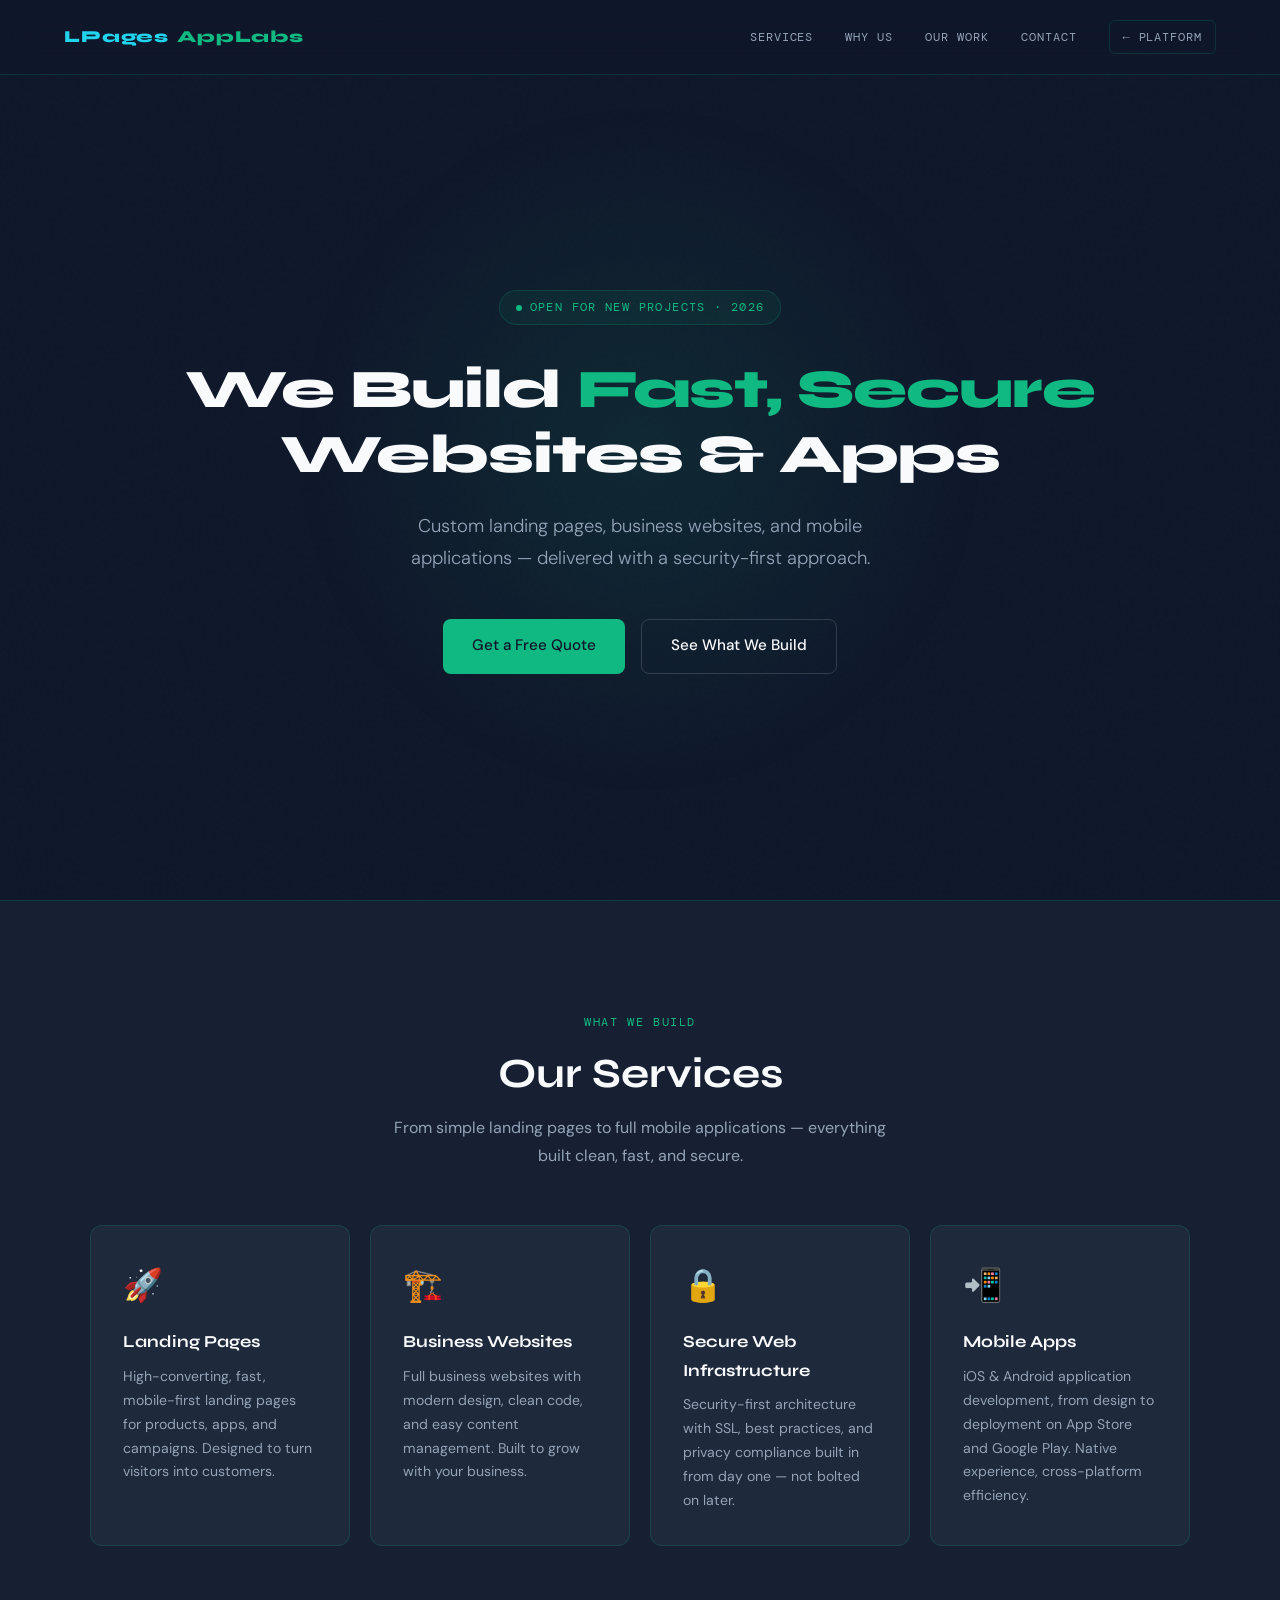
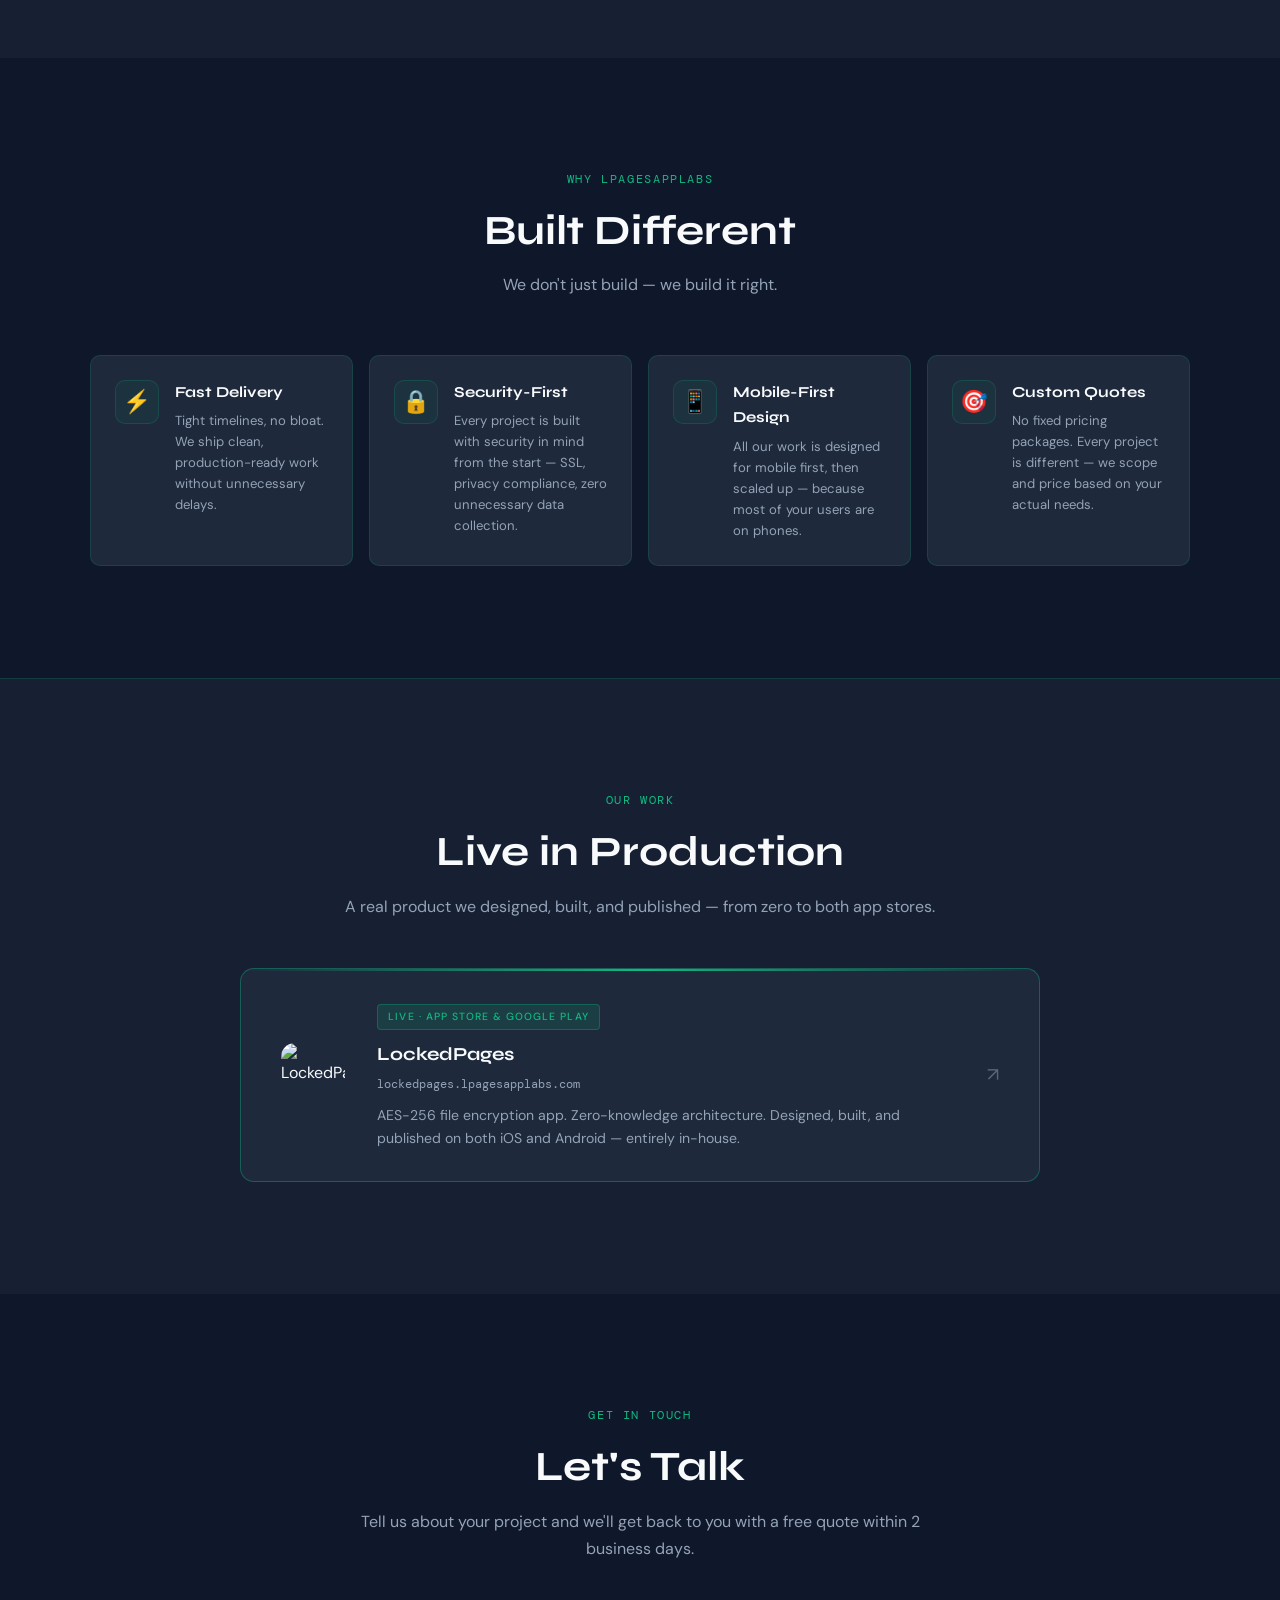
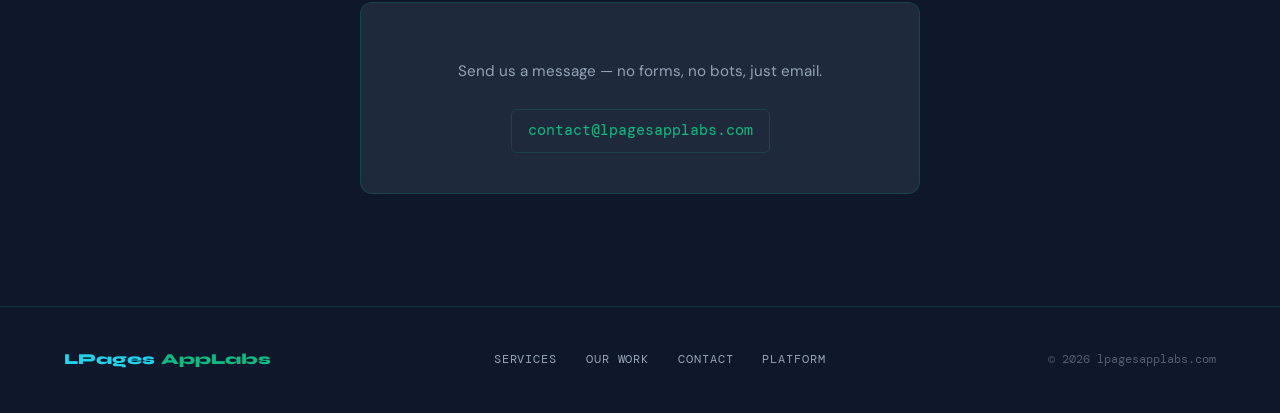
==== index.html @ 519d99ed "Add files via upload" ====
<!DOCTYPE html>
<html lang="en">
<head>
  <meta charset="UTF-8" />
  <meta name="viewport" content="width=device-width, initial-scale=1.0"/>
  <title>LPagesAppLabs Services — Landing Pages, Websites & Mobile Apps</title>
  <meta name="description" content="Custom landing pages, business websites, secure web infrastructure and mobile apps built for clients. Fast delivery, security-first, mobile-first.">
  <link rel="canonical" href="https://services.lpagesapplabs.com/" />
  <meta property="og:title" content="LPagesAppLabs Services — Landing Pages, Websites & Mobile Apps" />
  <meta property="og:description" content="Custom landing pages, business websites, secure web infrastructure and mobile apps built for clients." />
  <meta property="og:url" content="https://services.lpagesapplabs.com/" />
  <meta property="og:type" content="website" />
  <link rel="preconnect" href="https://fonts.googleapis.com">
  <link href="https://fonts.googleapis.com/css2?family=Syne:wght@400;600;700;800&family=DM+Mono:wght@300;400;500&family=DM+Sans:wght@300;400;500&display=swap" rel="stylesheet">
  <style>
    *, *::before, *::after { box-sizing: border-box; margin: 0; padding: 0; }
    :root {
      --bg: #0F172A; --bg2: #111827;
      --surface: #1E293B; --surface2: #162032;
      --emerald: #10B981; --emerald-dim: #059669;
      --emerald-glow: rgba(16,185,129,0.15);
      --emerald-glow2: rgba(16,185,129,0.07);
      --cyan: #22D3EE;
      --white: #F8FAFC; --muted: #94A3B8;
      --border: rgba(16,185,129,0.18);
    }
    html { scroll-behavior: smooth; }
    body {
      background: var(--bg); color: var(--white);
      font-family: 'DM Sans', sans-serif;
      font-size: 16px; line-height: 1.7; overflow-x: hidden;
    }
    body::before {
      content: '';
      position: fixed; inset: 0;
      background-image: url("data:image/svg+xml,%3Csvg viewBox='0 0 256 256' xmlns='http://www.w3.org/2000/svg'%3E%3Cfilter id='noise'%3E%3CfeTurbulence type='fractalNoise' baseFrequency='0.9' numOctaves='4' stitchTiles='stitch'/%3E%3C/filter%3E%3Crect width='100%25' height='100%25' filter='url(%23noise)' opacity='0.04'/%3E%3C/svg%3E");
      pointer-events: none; z-index: 0; opacity: 0.4;
    }
    section { position: relative; z-index: 1; }

    /* NAV */
    nav {
      position: fixed; top: 0; left: 0; right: 0; z-index: 100;
      display: flex; justify-content: space-between; align-items: center;
      padding: 1.25rem 5%;
      background: rgba(15,23,42,0.88);
      backdrop-filter: blur(18px);
      border-bottom: 1px solid var(--border);
    }
    .nav-logo {
      font-family: 'Syne', sans-serif; font-weight: 800;
      font-size: 1.05rem; letter-spacing: 0.05em;
      text-decoration: none; display: flex; align-items: center; gap: 0.5rem;
      color: var(--white);
    }
    .nav-logo .lp { color: var(--cyan); }
    .nav-logo .rest { color: var(--emerald); }
    .nav-platform {
      font-family: 'DM Mono', monospace; font-size: 0.72rem;
      color: var(--muted); text-decoration: none;
      letter-spacing: 0.08em; text-transform: uppercase;
      border: 1px solid var(--border); padding: 0.35rem 0.8rem;
      border-radius: 6px; transition: all 0.2s;
    }
    .nav-platform:hover { color: var(--cyan); border-color: rgba(34,211,238,0.3); }
    .nav-links { display: flex; gap: 2rem; align-items: center; }
    .nav-links a {
      font-family: 'DM Mono', monospace; font-size: 0.75rem;
      color: var(--muted); text-decoration: none;
      letter-spacing: 0.08em; text-transform: uppercase; transition: color 0.2s;
    }
    .nav-links a:hover { color: var(--emerald); }
    .nav-hamburger { display: none; flex-direction: column; gap: 5px; cursor: pointer; padding: 4px; background: none; border: none; }
    .nav-hamburger span { display: block; width: 22px; height: 2px; background: var(--muted); border-radius: 2px; transition: all 0.2s; }
    .nav-mobile { display: none; flex-direction: column; gap: 0; background: rgba(15,23,42,0.97); border-top: 1px solid var(--border); padding: 1rem 5%; }
    .nav-mobile a { font-family: 'DM Mono', monospace; font-size: 0.85rem; color: var(--muted); text-decoration: none; letter-spacing: 0.08em; text-transform: uppercase; padding: 0.75rem 0; border-bottom: 1px solid rgba(255,255,255,0.04); transition: color 0.2s; }
    .nav-mobile a:last-child { border-bottom: none; }
    .nav-mobile a:hover { color: var(--emerald); }
    .nav-mobile.open { display: flex; }

    /* HERO */
    #hero {
      min-height: 100vh;
      display: flex; flex-direction: column;
      align-items: center; justify-content: center;
      text-align: center; padding: 10rem 5% 6rem; overflow: hidden;
    }
    .hero-glow {
      position: absolute; width: 700px; height: 700px; border-radius: 50%;
      background: radial-gradient(circle, rgba(16,185,129,0.11) 0%, transparent 70%);
      top: 50%; left: 50%; transform: translate(-50%, -50%);
      pointer-events: none; animation: pulse-glow 6s ease-in-out infinite;
    }
    @keyframes pulse-glow {
      0%, 100% { opacity: 0.7; transform: translate(-50%,-50%) scale(1); }
      50% { opacity: 1; transform: translate(-50%,-50%) scale(1.08); }
    }
    .hero-badge {
      display: inline-flex; align-items: center; gap: 0.5rem;
      font-family: 'DM Mono', monospace; font-size: 0.72rem;
      letter-spacing: 0.12em; text-transform: uppercase;
      color: var(--emerald); background: var(--emerald-glow2);
      border: 1px solid var(--border);
      padding: 0.4rem 1rem; border-radius: 999px;
      margin-bottom: 2rem; animation: fadeUp 0.6s ease both;
    }
    .badge-dot {
      width: 6px; height: 6px; border-radius: 50%;
      background: var(--emerald); animation: blink 2s ease infinite;
    }
    @keyframes blink { 0%,100%{opacity:1} 50%{opacity:0.3} }
    h1 {
      font-family: 'Syne', sans-serif; font-weight: 800;
      font-size: clamp(2rem, 4.5vw, 3.4rem);
      line-height: 1.2; letter-spacing: -0.02em;
      margin-bottom: 1.5rem; animation: fadeUp 0.7s 0.1s ease both;
    }
    h1 .accent { color: var(--emerald); }
    .hero-sub {
      font-size: clamp(1rem, 2vw, 1.15rem); color: var(--muted);
      max-width: 520px; margin: 0 auto 2.8rem; font-weight: 300;
      animation: fadeUp 0.7s 0.2s ease both;
    }
    .btn-group {
      display: flex; gap: 1rem; flex-wrap: wrap; justify-content: center;
      animation: fadeUp 0.7s 0.3s ease both;
    }
    .btn {
      display: inline-flex; align-items: center; gap: 0.6rem;
      padding: 0.85rem 1.8rem; border-radius: 8px;
      font-family: 'DM Sans', sans-serif; font-size: 0.95rem;
      font-weight: 500; text-decoration: none; cursor: pointer; transition: all 0.2s;
    }
    .btn-primary { background: var(--emerald); color: #0F172A; border: none; }
    .btn-primary:hover { background: #0ea472; transform: translateY(-2px); box-shadow: 0 8px 30px rgba(16,185,129,0.35); }
    .btn-secondary { background: transparent; color: var(--white); border: 1px solid rgba(255,255,255,0.15); }
    .btn-secondary:hover { border-color: var(--emerald); color: var(--emerald); transform: translateY(-2px); }

    @keyframes fadeUp {
      from { opacity: 0; transform: translateY(24px); }
      to   { opacity: 1; transform: translateY(0); }
    }

    /* SECTION COMMON */
    .section-label {
      font-family: 'DM Mono', monospace; font-size: 0.72rem;
      letter-spacing: 0.14em; text-transform: uppercase;
      color: var(--emerald); margin-bottom: 1rem;
    }
    .section-title {
      font-family: 'Syne', sans-serif;
      font-size: clamp(1.8rem, 4vw, 2.6rem);
      font-weight: 700; line-height: 1.2; margin-bottom: 1rem;
    }

    /* SERVICES */
    #services {
      padding: 7rem 5%;
      background: var(--surface2);
      border-top: 1px solid var(--border);
    }
    .services-header { text-align: center; margin-bottom: 3.5rem; }
    .services-header p { color: var(--muted); font-size: 1rem; max-width: 500px; margin: 0 auto; }
    .svc-grid {
      display: grid;
      grid-template-columns: repeat(auto-fit, minmax(260px, 1fr));
      gap: 1.25rem; max-width: 1100px; margin: 0 auto;
    }
    .svc-card {
      background: var(--surface); border: 1px solid var(--border);
      border-radius: 12px; padding: 2rem;
      transition: all 0.25s;
    }
    .svc-card:hover { transform: translateY(-4px); box-shadow: 0 16px 40px rgba(0,0,0,0.5); border-color: rgba(16,185,129,0.38); }
    .svc-icon { font-size: 2rem; margin-bottom: 1rem; }
    .svc-title { font-family: 'Syne', sans-serif; font-size: 1.05rem; font-weight: 700; margin-bottom: 0.5rem; }
    .svc-desc { font-size: 0.88rem; color: var(--muted); line-height: 1.7; }

    /* WHY US */
    #why {
      padding: 7rem 5%;
    }
    .why-inner { max-width: 1100px; margin: 0 auto; }
    .why-header { text-align: center; margin-bottom: 3.5rem; }
    .why-header p { color: var(--muted); font-size: 1rem; max-width: 480px; margin: 0.5rem auto 0; }
    .why-grid {
      display: grid;
      grid-template-columns: repeat(auto-fit, minmax(220px, 1fr));
      gap: 1rem;
    }
    .why-card {
      background: var(--surface); border: 1px solid var(--border);
      border-radius: 10px; padding: 1.5rem;
      display: flex; gap: 1rem; align-items: flex-start;
    }
    .why-icon {
      font-size: 1.4rem; flex-shrink: 0;
      width: 44px; height: 44px; border-radius: 10px;
      background: var(--emerald-glow2); border: 1px solid var(--border);
      display: flex; align-items: center; justify-content: center;
    }
    .why-text .why-title { font-family: 'Syne', sans-serif; font-size: 0.95rem; font-weight: 700; margin-bottom: 0.3rem; }
    .why-text p { font-size: 0.82rem; color: var(--muted); line-height: 1.6; }

    /* WORK */
    #work {
      padding: 7rem 5%;
      background: var(--surface2);
      border-top: 1px solid var(--border);
    }
    .work-inner { max-width: 800px; margin: 0 auto; }
    .work-header { text-align: center; margin-bottom: 3rem; }
    .work-header p { color: var(--muted); font-size: 1rem; margin-top: 0.5rem; }
    .work-card {
      background: var(--surface); border: 1px solid rgba(16,185,129,0.38);
      border-radius: 14px; padding: 2rem 2.5rem;
      display: flex; align-items: center; gap: 2rem;
      text-decoration: none; color: inherit;
      transition: all 0.25s; position: relative; overflow: hidden;
    }
    .work-card::before {
      content: ''; position: absolute; top: 0; left: 0; right: 0; height: 2px;
      background: linear-gradient(90deg, transparent, var(--emerald), transparent);
    }
    .work-card:hover { transform: translateY(-4px); box-shadow: 0 16px 40px rgba(0,0,0,0.5); }
    .work-card img { width: 64px; height: 64px; border-radius: 14px; flex-shrink: 0; }
    .work-info .work-tag {
      display: inline-block; font-size: 0.65rem; letter-spacing: 0.1em;
      text-transform: uppercase; padding: 0.2rem 0.65rem;
      border-radius: 4px; margin-bottom: 0.6rem; font-weight: 500;
      background: rgba(16,185,129,0.15); color: var(--emerald); border: 1px solid rgba(16,185,129,0.3);
    }
    .work-info .work-name { font-family: 'Syne', sans-serif; font-size: 1.15rem; font-weight: 700; margin-bottom: 0.3rem; }
    .work-info .work-domain { font-family: 'DM Mono', monospace; font-size: 0.72rem; color: var(--muted); margin-bottom: 0.6rem; }
    .work-info .work-desc { font-size: 0.88rem; color: var(--muted); line-height: 1.6; }
    .work-arrow { margin-left: auto; font-size: 1.2rem; color: var(--muted); opacity: 0.5; flex-shrink: 0; }

    /* CONTACT */
    #contact {
      padding: 7rem 5%;
      text-align: center;
    }
    .contact-inner { max-width: 560px; margin: 0 auto; }
    .contact-inner p { color: var(--muted); font-size: 1rem; margin: 1rem 0 2.5rem; }
    .contact-box {
      background: var(--surface); border: 1px solid var(--border);
      border-radius: 12px; padding: 2.5rem;
    }
    .contact-box p { color: var(--muted); font-size: 0.95rem; margin-bottom: 1.5rem; }
    .contact-email {
      display: inline-block;
      font-family: 'DM Mono', monospace; font-size: 0.95rem;
      color: var(--emerald); text-decoration: none;
      padding: 0.5rem 1rem;
      border: 1px solid var(--border); border-radius: 6px;
      transition: border-color 0.2s;
    }
    .contact-email:hover { border-color: var(--emerald); }

    /* FOOTER */
    footer {
      padding: 2.5rem 5%;
      border-top: 1px solid var(--border);
      display: flex; justify-content: space-between; align-items: center;
      flex-wrap: wrap; gap: 1rem; position: relative; z-index: 1;
    }
    .footer-logo {
      font-family: 'Syne', sans-serif; font-weight: 800; font-size: 0.95rem;
      text-decoration: none; display: flex; align-items: center; gap: 0.4rem;
    }
    .footer-logo .lp { color: var(--cyan); }
    .footer-logo .rest { color: var(--emerald); }
    .footer-links { display: flex; gap: 1.8rem; flex-wrap: wrap; }
    .footer-links a {
      font-family: 'DM Mono', monospace; font-size: 0.72rem;
      letter-spacing: 0.08em; text-transform: uppercase;
      color: var(--muted); text-decoration: none; transition: color 0.2s;
    }
    .footer-links a:hover { color: var(--emerald); }
    .footer-copy { font-family: 'DM Mono', monospace; font-size: 0.72rem; color: var(--muted); opacity: 0.5; }

    /* SCROLL REVEAL */
    .reveal { opacity: 0; transform: translateY(20px); transition: opacity 0.7s ease, transform 0.7s ease; }
    .reveal.visible { opacity: 1; transform: none; }

    @media (max-width: 768px) {
      .nav-links { display: none; }
      .nav-hamburger { display: flex; }
      #hero { padding: 7rem 5% 4rem; }
      h1 { font-size: clamp(1.8rem, 7vw, 2.5rem); }
      .btn-group { flex-direction: column; align-items: center; }
      .btn { width: 100%; max-width: 280px; justify-content: center; }
      #services { padding: 4rem 5%; }
      .svc-grid { grid-template-columns: 1fr; }
      #why { padding: 4rem 5%; }
      .why-grid { grid-template-columns: 1fr; }
      #work { padding: 4rem 5%; }
      .work-card { flex-direction: column; text-align: center; }
      .work-arrow { display: none; }
      #contact { padding: 4rem 5%; }
      footer { flex-direction: column; text-align: center; align-items: center; }
      .footer-links { justify-content: center; gap: 1rem; }
    }
  </style>
</head>
<body>

<nav>
  <a href="#hero" class="nav-logo">
    <span class="lp">LPages</span><span class="rest">AppLabs</span>
  </a>
  <div class="nav-links">
    <a href="#services">Services</a>
    <a href="#why">Why Us</a>
    <a href="#work">Our Work</a>
    <a href="#contact">Contact</a>
    <a href="https://lpagesapplabs.com" class="nav-platform">← Platform</a>
  </div>
  <button class="nav-hamburger" id="hamburger" aria-label="Menu">
    <span></span><span></span><span></span>
  </button>
</nav>
<div class="nav-mobile" id="navMobile">
  <a href="#services" onclick="closeMenu()">Services</a>
  <a href="#why" onclick="closeMenu()">Why Us</a>
  <a href="#work" onclick="closeMenu()">Our Work</a>
  <a href="#contact" onclick="closeMenu()">Contact</a>
  <a href="https://lpagesapplabs.com" onclick="closeMenu()">← Platform</a>
</div>

<!-- HERO -->
<section id="hero">
  <div class="hero-glow"></div>
  <div class="hero-badge"><span class="badge-dot"></span> Open for new projects · 2026</div>
  <h1>We Build <span class="accent">Fast, Secure</span><br>Websites & Apps</h1>
  <p class="hero-sub">Custom landing pages, business websites, and mobile applications — delivered with a security-first approach.</p>
  <div class="btn-group">
    <a href="#contact" class="btn btn-primary">Get a Free Quote</a>
    <a href="#services" class="btn btn-secondary">See What We Build</a>
  </div>
</section>

<!-- SERVICES -->
<section id="services">
  <div class="services-header reveal">
    <div class="section-label">What We Build</div>
    <h2 class="section-title">Our Services</h2>
    <p>From simple landing pages to full mobile applications — everything built clean, fast, and secure.</p>
  </div>
  <div class="svc-grid">
    <div class="svc-card reveal">
      <div class="svc-icon">🚀</div>
      <div class="svc-title">Landing Pages</div>
      <div class="svc-desc">High-converting, fast, mobile-first landing pages for products, apps, and campaigns. Designed to turn visitors into customers.</div>
    </div>
    <div class="svc-card reveal">
      <div class="svc-icon">🏗️</div>
      <div class="svc-title">Business Websites</div>
      <div class="svc-desc">Full business websites with modern design, clean code, and easy content management. Built to grow with your business.</div>
    </div>
    <div class="svc-card reveal">
      <div class="svc-icon">🔒</div>
      <div class="svc-title">Secure Web Infrastructure</div>
      <div class="svc-desc">Security-first architecture with SSL, best practices, and privacy compliance built in from day one — not bolted on later.</div>
    </div>
    <div class="svc-card reveal">
      <div class="svc-icon">📲</div>
      <div class="svc-title">Mobile Apps</div>
      <div class="svc-desc">iOS & Android application development, from design to deployment on App Store and Google Play. Native experience, cross-platform efficiency.</div>
    </div>
  </div>
</section>

<!-- WHY US -->
<section id="why">
  <div class="why-inner">
    <div class="why-header reveal">
      <div class="section-label">Why LPagesAppLabs</div>
      <h2 class="section-title">Built Different</h2>
      <p>We don't just build — we build it right.</p>
    </div>
    <div class="why-grid">
      <div class="why-card reveal">
        <div class="why-icon">⚡</div>
        <div class="why-text">
          <div class="why-title">Fast Delivery</div>
          <p>Tight timelines, no bloat. We ship clean, production-ready work without unnecessary delays.</p>
        </div>
      </div>
      <div class="why-card reveal">
        <div class="why-icon">🔒</div>
        <div class="why-text">
          <div class="why-title">Security-First</div>
          <p>Every project is built with security in mind from the start — SSL, privacy compliance, zero unnecessary data collection.</p>
        </div>
      </div>
      <div class="why-card reveal">
        <div class="why-icon">📱</div>
        <div class="why-text">
          <div class="why-title">Mobile-First Design</div>
          <p>All our work is designed for mobile first, then scaled up — because most of your users are on phones.</p>
        </div>
      </div>
      <div class="why-card reveal">
        <div class="why-icon">🎯</div>
        <div class="why-text">
          <div class="why-title">Custom Quotes</div>
          <p>No fixed pricing packages. Every project is different — we scope and price based on your actual needs.</p>
        </div>
      </div>
    </div>
  </div>
</section>

<!-- OUR WORK -->
<section id="work">
  <div class="work-inner">
    <div class="work-header reveal">
      <div class="section-label">Our Work</div>
      <h2 class="section-title">Live in Production</h2>
      <p>A real product we designed, built, and published — from zero to both app stores.</p>
    </div>
    <a href="https://lockedpages.lpagesapplabs.com" class="work-card reveal">
      <img src="https://lockedpages.lpagesapplabs.com/icon.png" alt="LockedPages">
      <div class="work-info">
        <div class="work-tag">Live · App Store &amp; Google Play</div>
        <div class="work-name">LockedPages</div>
        <div class="work-domain">lockedpages.lpagesapplabs.com</div>
        <div class="work-desc">AES-256 file encryption app. Zero-knowledge architecture. Designed, built, and published on both iOS and Android — entirely in-house.</div>
      </div>
      <div class="work-arrow">↗</div>
    </a>
  </div>
</section>

<!-- CONTACT -->
<section id="contact">
  <div class="contact-inner">
    <div class="reveal">
      <div class="section-label">Get in Touch</div>
      <h2 class="section-title">Let's Talk</h2>
      <p>Tell us about your project and we'll get back to you with a free quote within 2 business days.</p>
    </div>
    <div class="contact-box reveal">
      <p>Send us a message — no forms, no bots, just email.</p>
      <a href="mailto:contact@lpagesapplabs.com" class="contact-email">contact@lpagesapplabs.com</a>
    </div>
  </div>
</section>

<footer>
  <a href="#hero" class="footer-logo">
    <span class="lp">LPages</span><span class="rest">AppLabs</span>
  </a>
  <div class="footer-links">
    <a href="#services">Services</a>
    <a href="#work">Our Work</a>
    <a href="#contact">Contact</a>
    <a href="https://lpagesapplabs.com">Platform</a>
  </div>
  <div class="footer-copy">© 2026 lpagesapplabs.com</div>
</footer>

<script>
  const observer = new IntersectionObserver((entries) => {
    entries.forEach(e => { if (e.isIntersecting) { e.target.classList.add('visible'); observer.unobserve(e.target); } });
  }, { threshold: 0.12 });
  document.querySelectorAll('.reveal').forEach(el => observer.observe(el));

  const hamburger = document.getElementById('hamburger');
  const navMobile = document.getElementById('navMobile');
  hamburger.addEventListener('click', () => navMobile.classList.toggle('open'));
  function closeMenu() { navMobile.classList.remove('open'); }
</script>
</body>
</html>
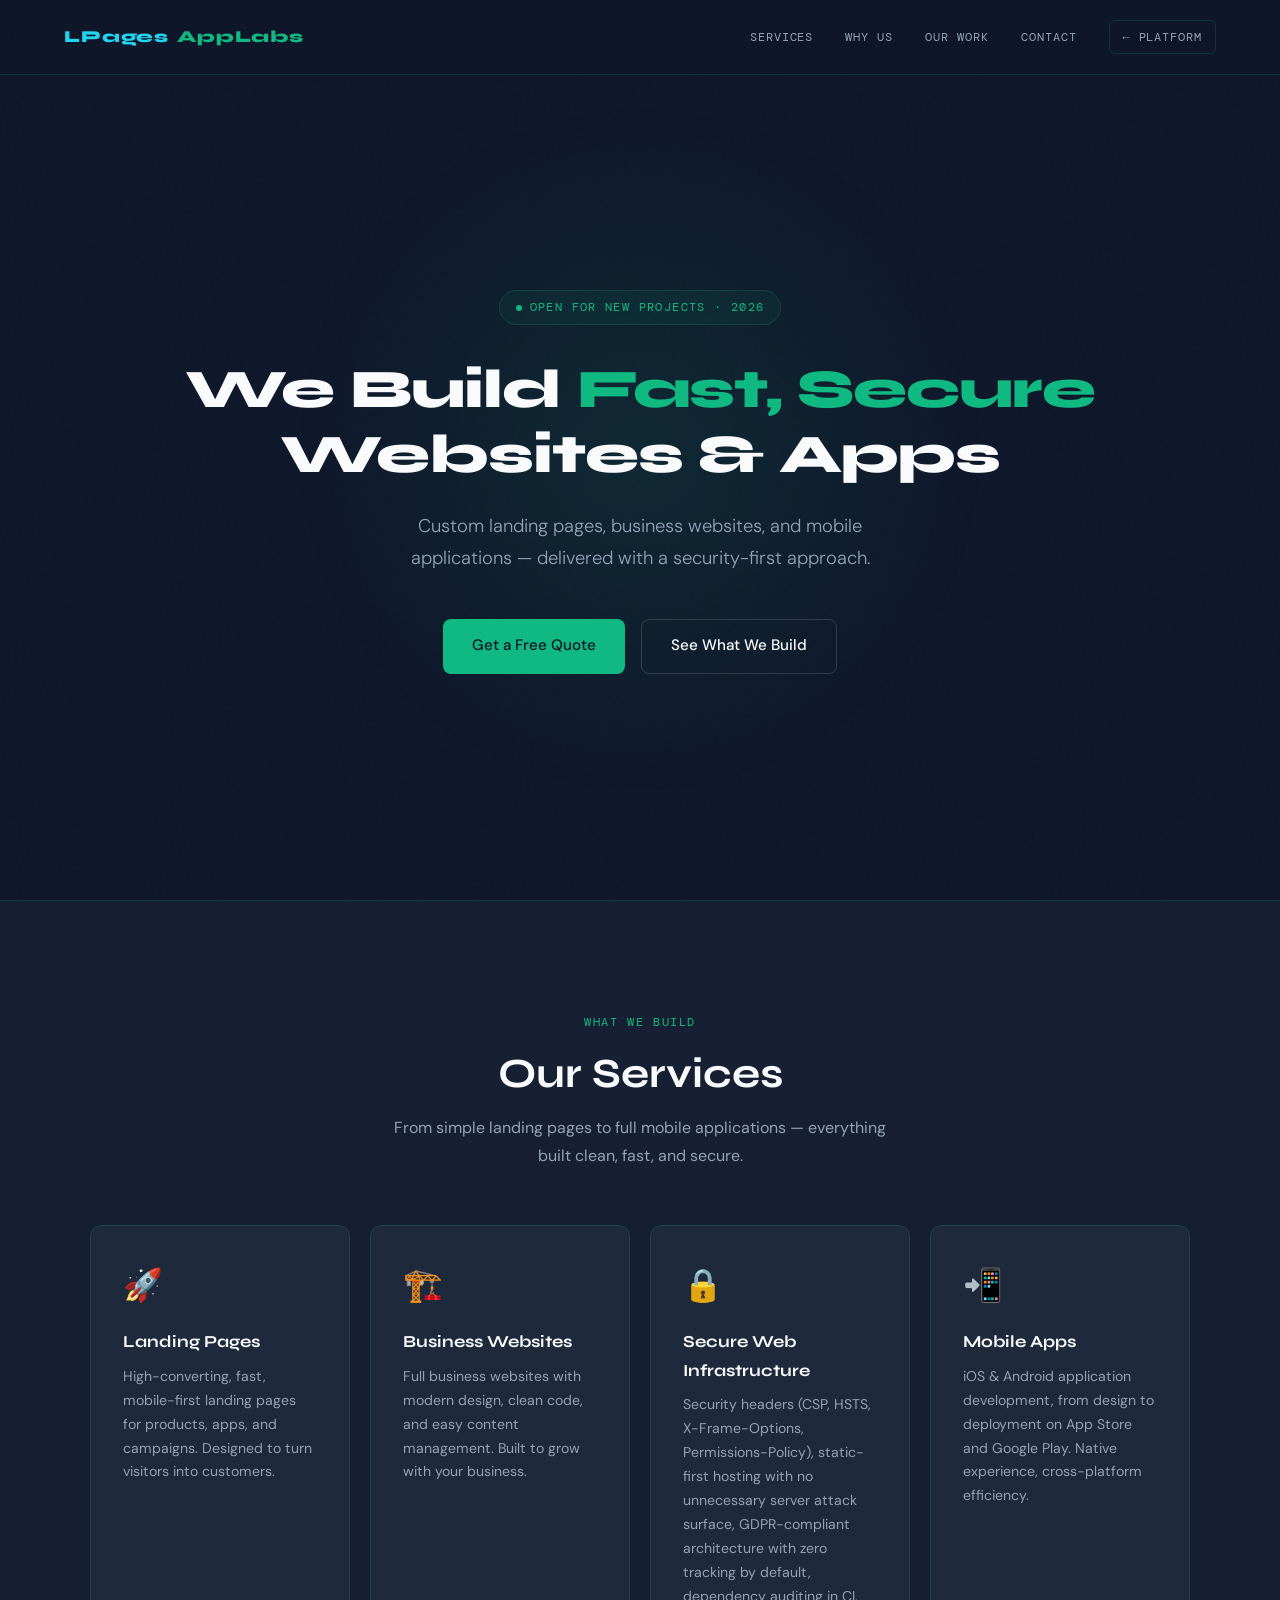
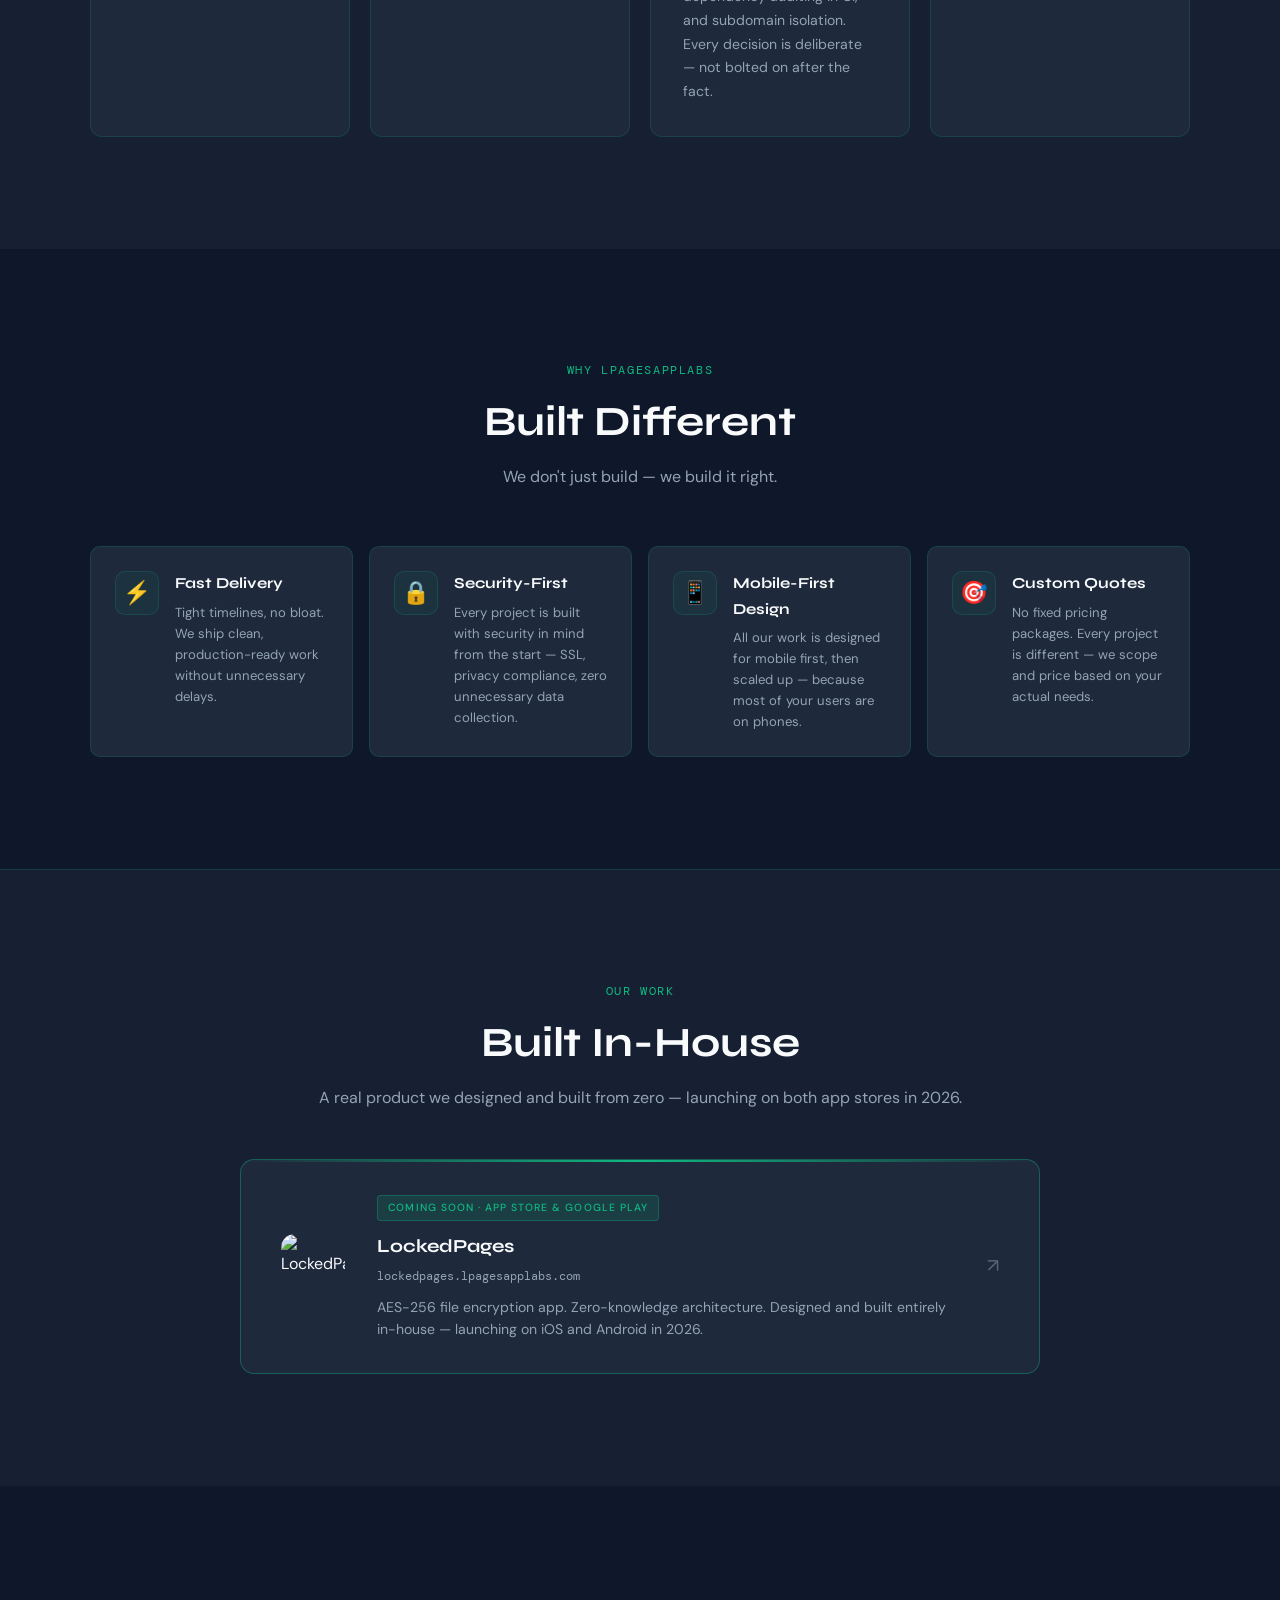
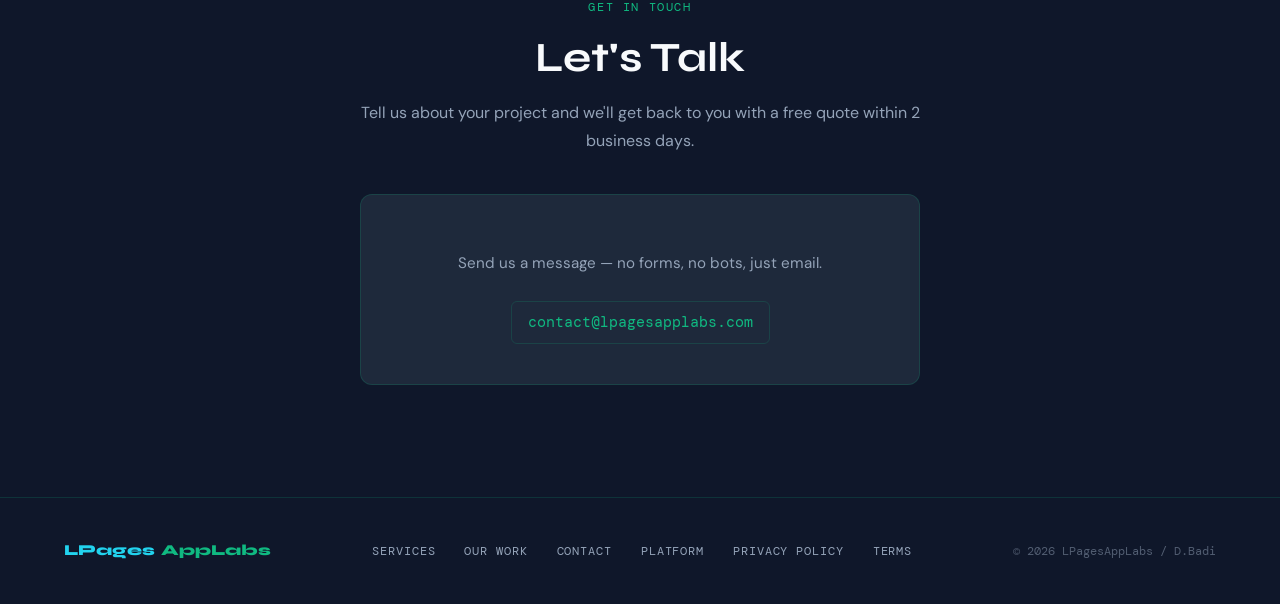
==== commit a504bc92: "Add files via upload" ====
--- a/index.html
+++ b/index.html
@@ -5,13 +5,16 @@
   <meta name="viewport" content="width=device-width, initial-scale=1.0"/>
   <title>LPagesAppLabs Services — Landing Pages, Websites & Mobile Apps</title>
   <meta name="description" content="Custom landing pages, business websites, secure web infrastructure and mobile apps built for clients. Fast delivery, security-first, mobile-first.">
+  <meta name="robots" content="index, follow">
+  <link rel="icon" href="https://lpagesapplabs.com/favicon.ico" sizes="any">
+  <link rel="icon" href="https://lpagesapplabs.com/logo.svg" type="image/svg+xml">
   <link rel="canonical" href="https://services.lpagesapplabs.com/" />
   <meta property="og:title" content="LPagesAppLabs Services — Landing Pages, Websites & Mobile Apps" />
   <meta property="og:description" content="Custom landing pages, business websites, secure web infrastructure and mobile apps built for clients." />
   <meta property="og:url" content="https://services.lpagesapplabs.com/" />
   <meta property="og:type" content="website" />
-  <link rel="preconnect" href="https://fonts.googleapis.com">
-  <link href="https://fonts.googleapis.com/css2?family=Syne:wght@400;600;700;800&family=DM+Mono:wght@300;400;500&family=DM+Sans:wght@300;400;500&display=swap" rel="stylesheet">
+  <link rel="preconnect" href="https://fonts.bunny.net">
+  <link href="https://fonts.bunny.net/css2?family=Syne:wght@400;600;700;800&family=DM+Mono:wght@300;400;500&family=DM+Sans:wght@300;400;500&display=swap" rel="stylesheet">
   <style>
     *, *::before, *::after { box-sizing: border-box; margin: 0; padding: 0; }
     :root {
@@ -361,7 +364,7 @@
     <div class="svc-card reveal">
       <div class="svc-icon">🔒</div>
       <div class="svc-title">Secure Web Infrastructure</div>
-      <div class="svc-desc">Security-first architecture with SSL, best practices, and privacy compliance built in from day one — not bolted on later.</div>
+      <div class="svc-desc">Security headers (CSP, HSTS, X-Frame-Options, Permissions-Policy), static-first hosting with no unnecessary server attack surface, GDPR-compliant architecture with zero tracking by default, dependency auditing in CI, and subdomain isolation. Every decision is deliberate — not bolted on after the fact.</div>
     </div>
     <div class="svc-card reveal">
       <div class="svc-icon">📲</div>
@@ -417,16 +420,16 @@
   <div class="work-inner">
     <div class="work-header reveal">
       <div class="section-label">Our Work</div>
-      <h2 class="section-title">Live in Production</h2>
-      <p>A real product we designed, built, and published — from zero to both app stores.</p>
+      <h2 class="section-title">Built In-House</h2>
+      <p>A real product we designed and built from zero — launching on both app stores in 2026.</p>
     </div>
     <a href="https://lockedpages.lpagesapplabs.com" class="work-card reveal">
       <img src="https://lockedpages.lpagesapplabs.com/icon.png" alt="LockedPages">
       <div class="work-info">
-        <div class="work-tag">Live · App Store &amp; Google Play</div>
+        <div class="work-tag">Coming Soon · App Store &amp; Google Play</div>
         <div class="work-name">LockedPages</div>
         <div class="work-domain">lockedpages.lpagesapplabs.com</div>
-        <div class="work-desc">AES-256 file encryption app. Zero-knowledge architecture. Designed, built, and published on both iOS and Android — entirely in-house.</div>
+        <div class="work-desc">AES-256 file encryption app. Zero-knowledge architecture. Designed and built entirely in-house — launching on iOS and Android in 2026.</div>
       </div>
       <div class="work-arrow">↗</div>
     </a>
@@ -457,8 +460,10 @@
     <a href="#work">Our Work</a>
     <a href="#contact">Contact</a>
     <a href="https://lpagesapplabs.com">Platform</a>
-  </div>
-  <div class="footer-copy">© 2026 lpagesapplabs.com</div>
+    <a href="privacy.html">Privacy Policy</a>
+    <a href="terms.html">Terms</a>
+  </div>
+  <div class="footer-copy">© 2026 LPagesAppLabs / D.Badi</div>
 </footer>
 
 <script>
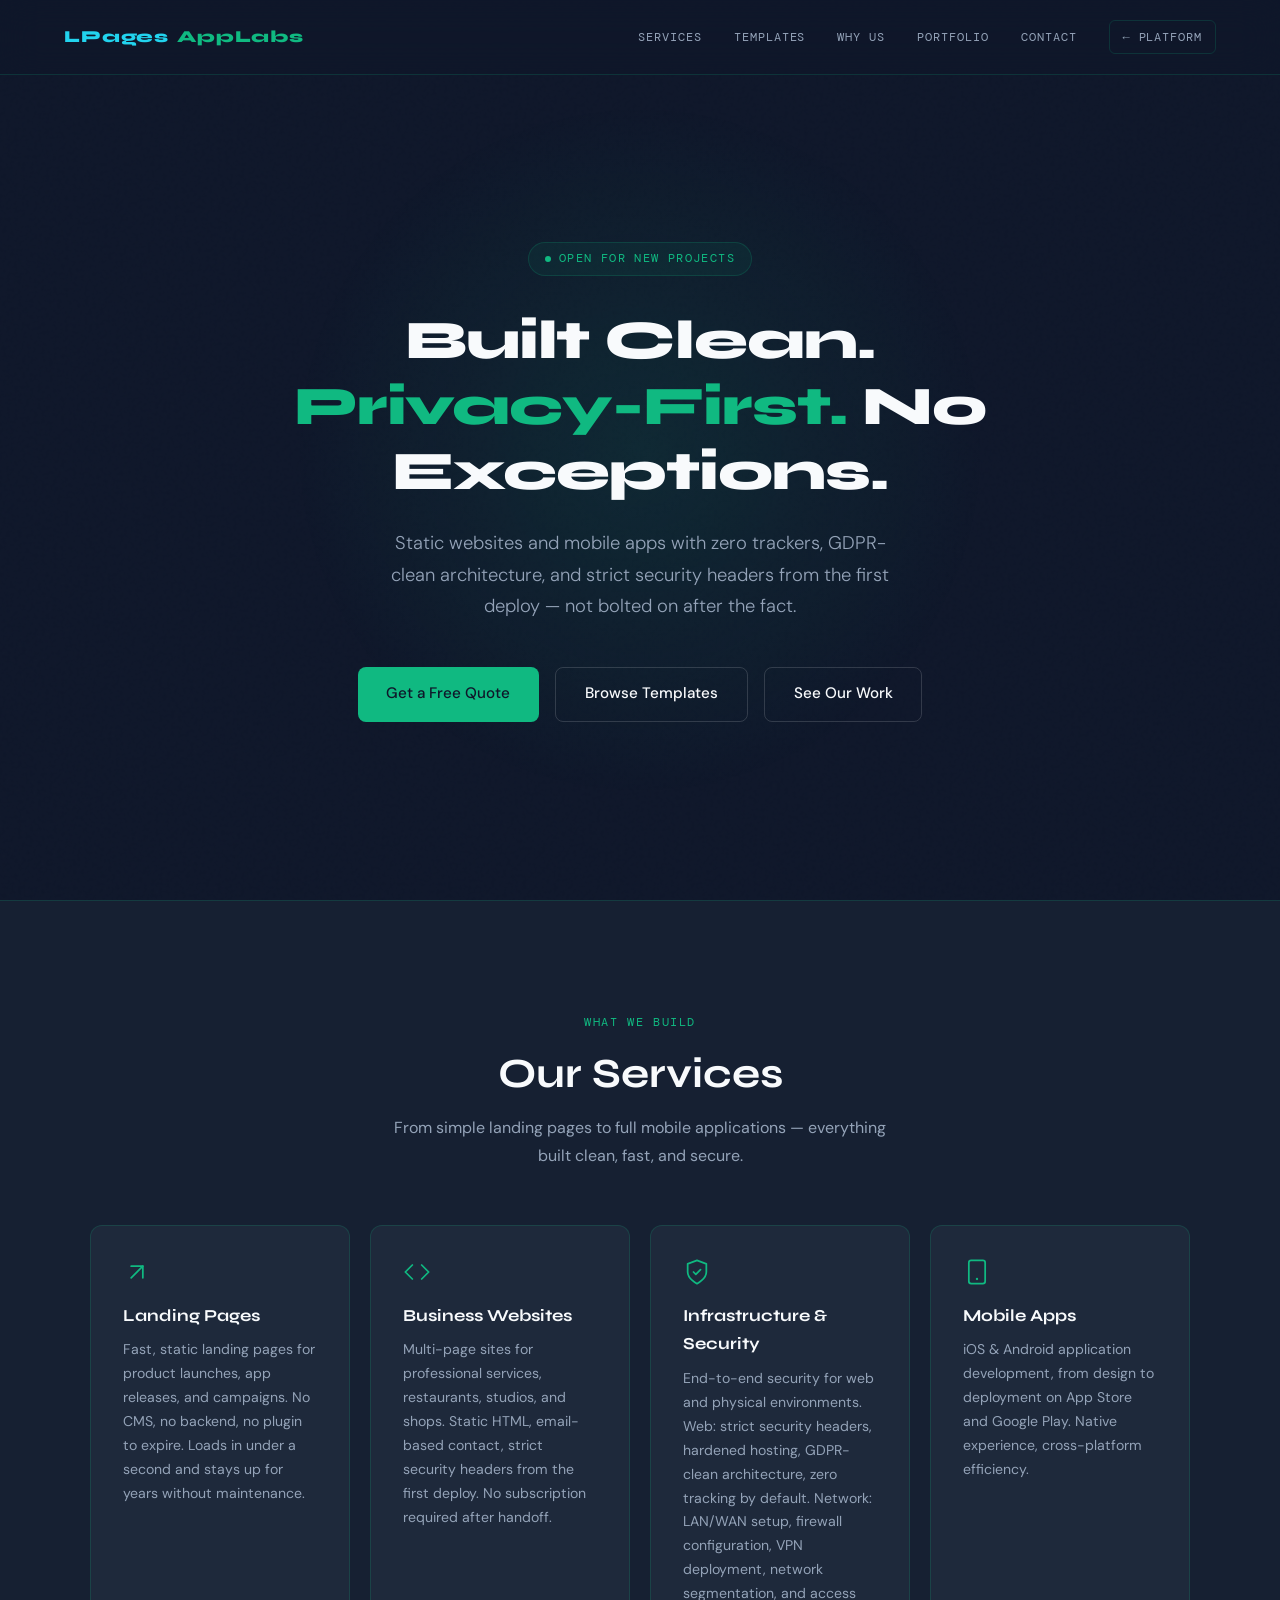
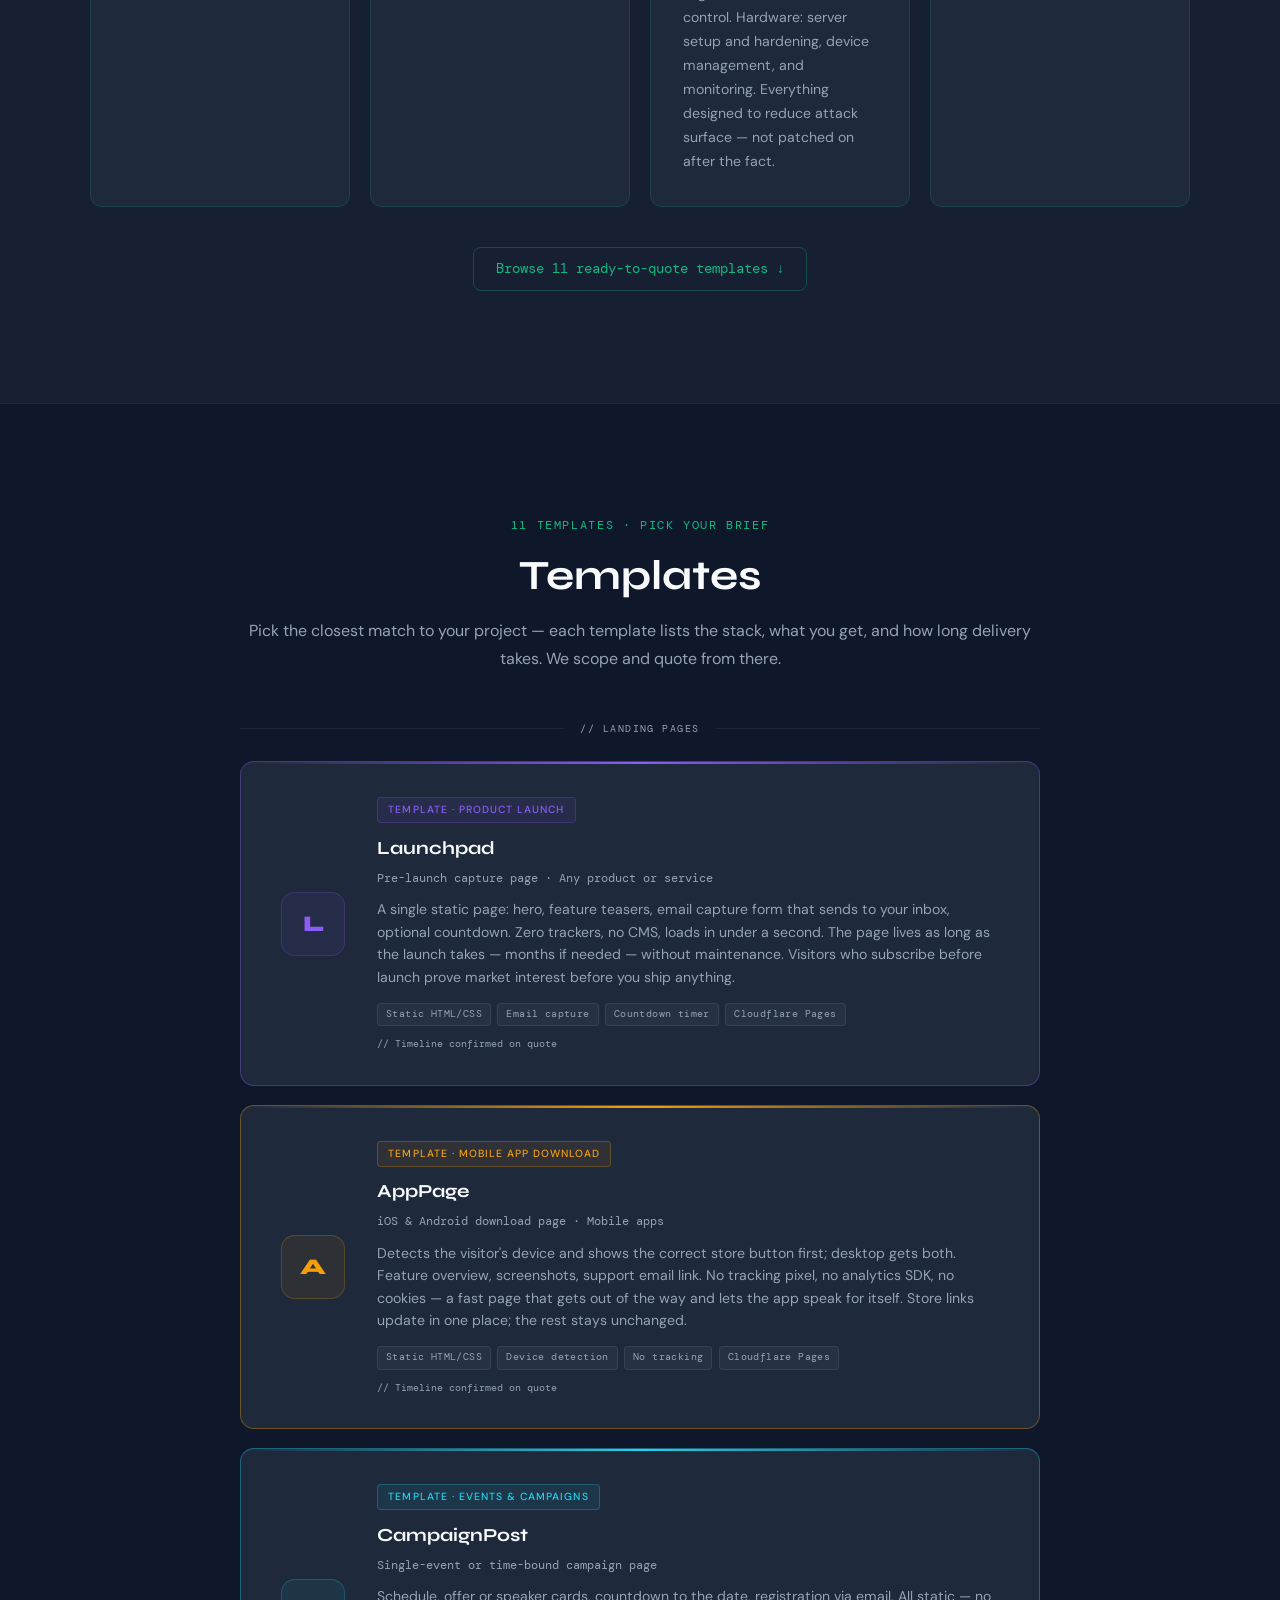
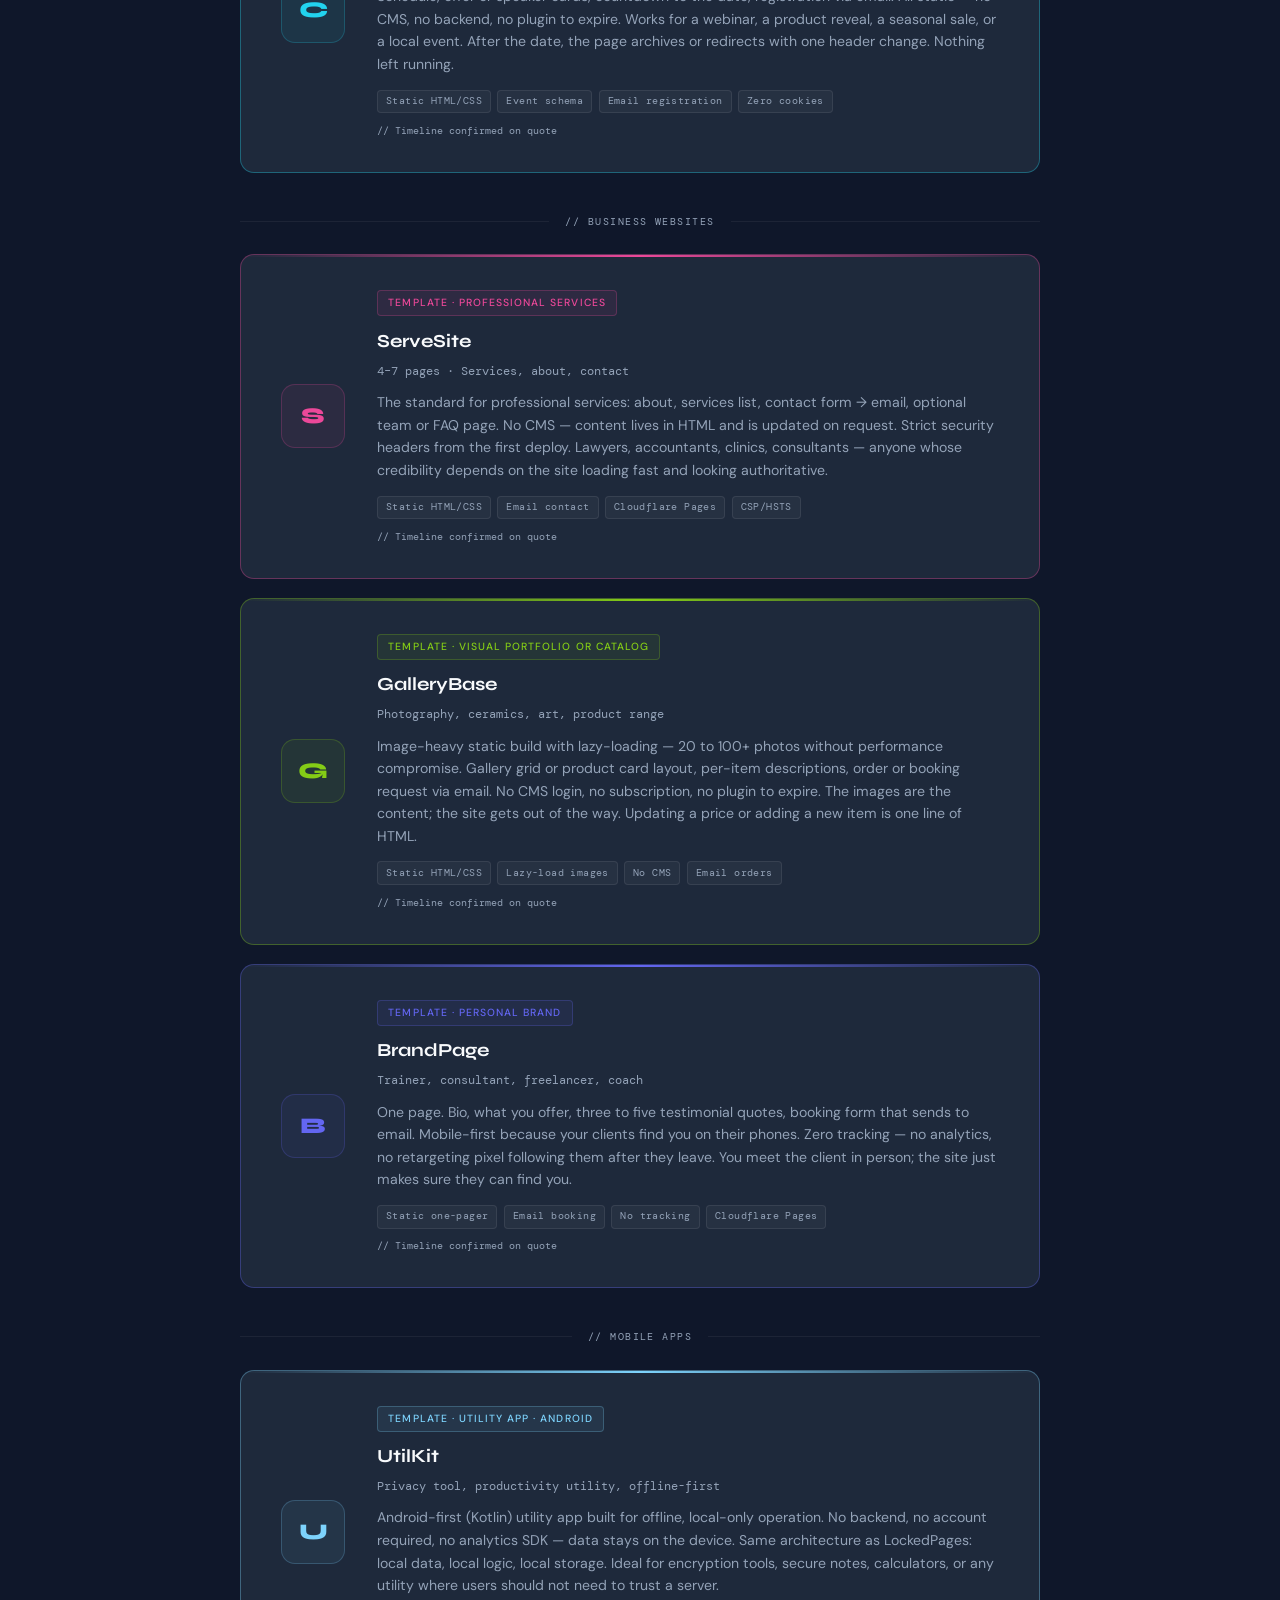
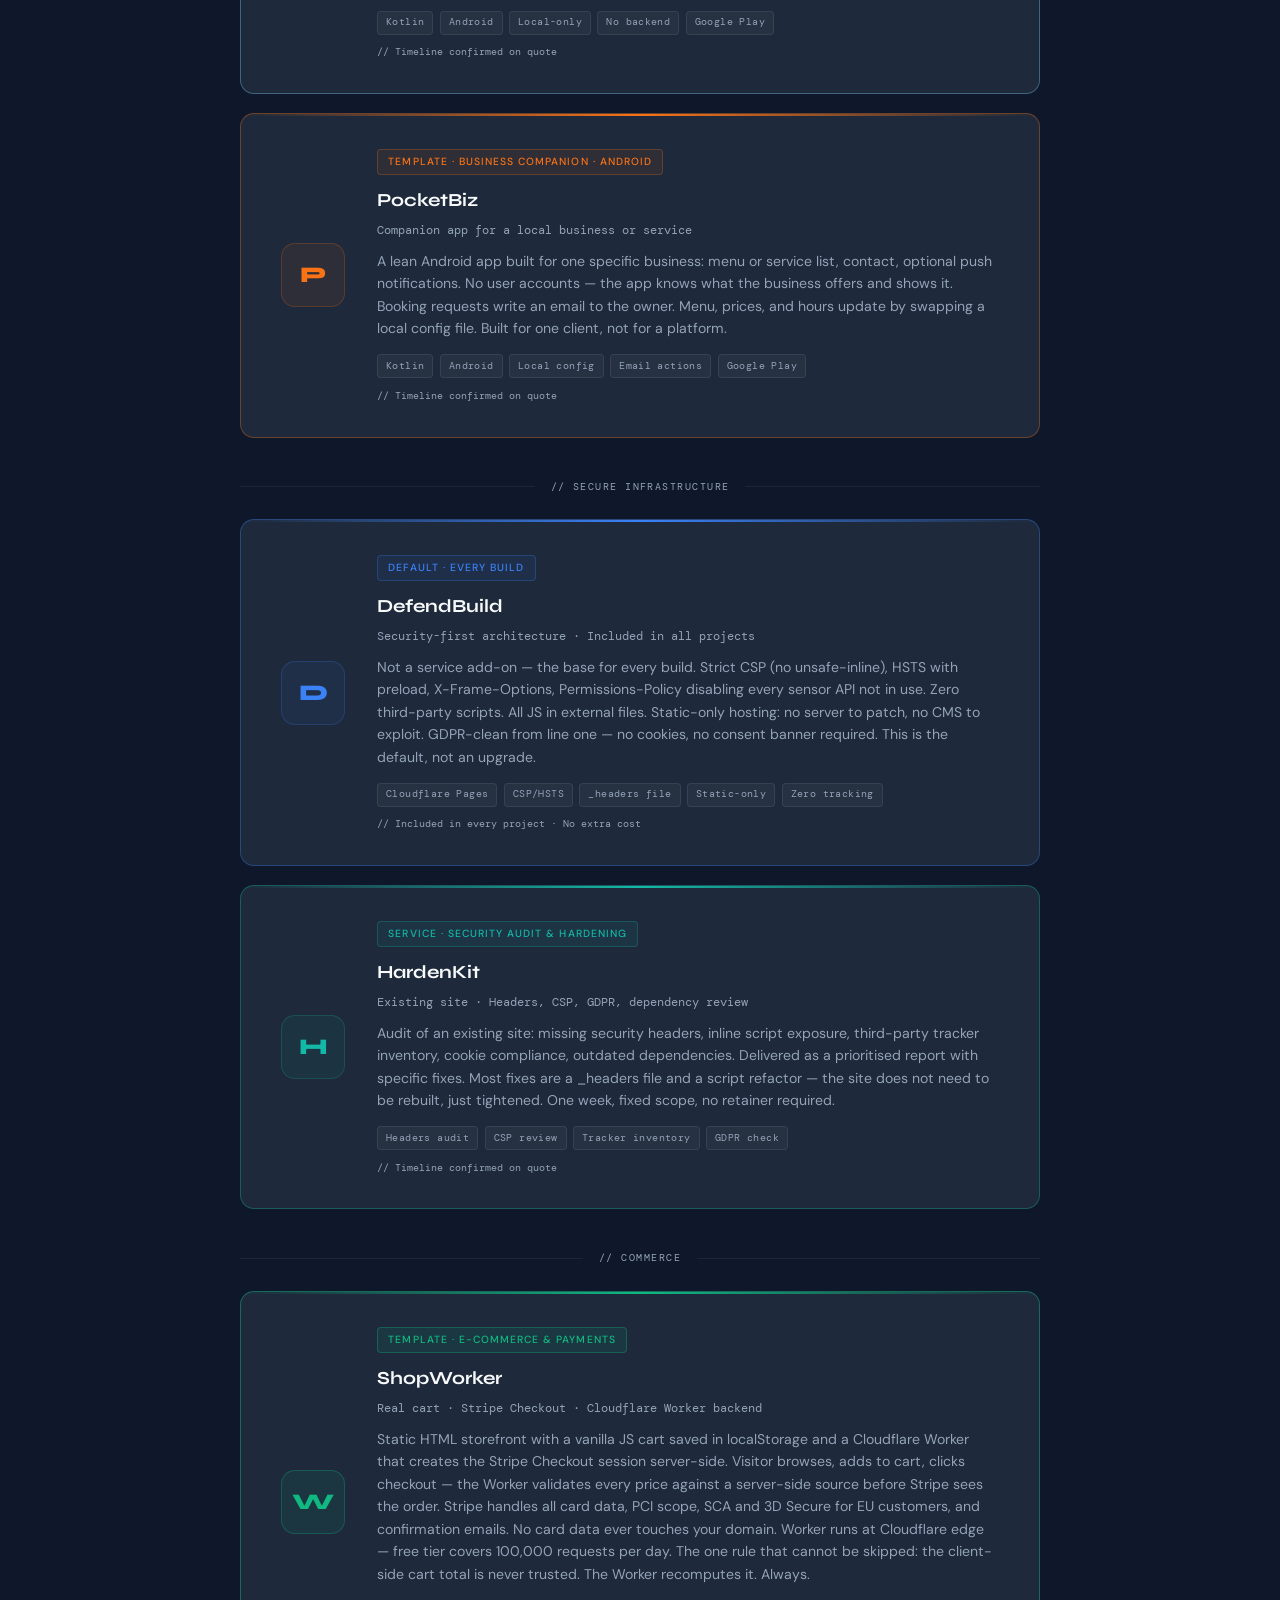
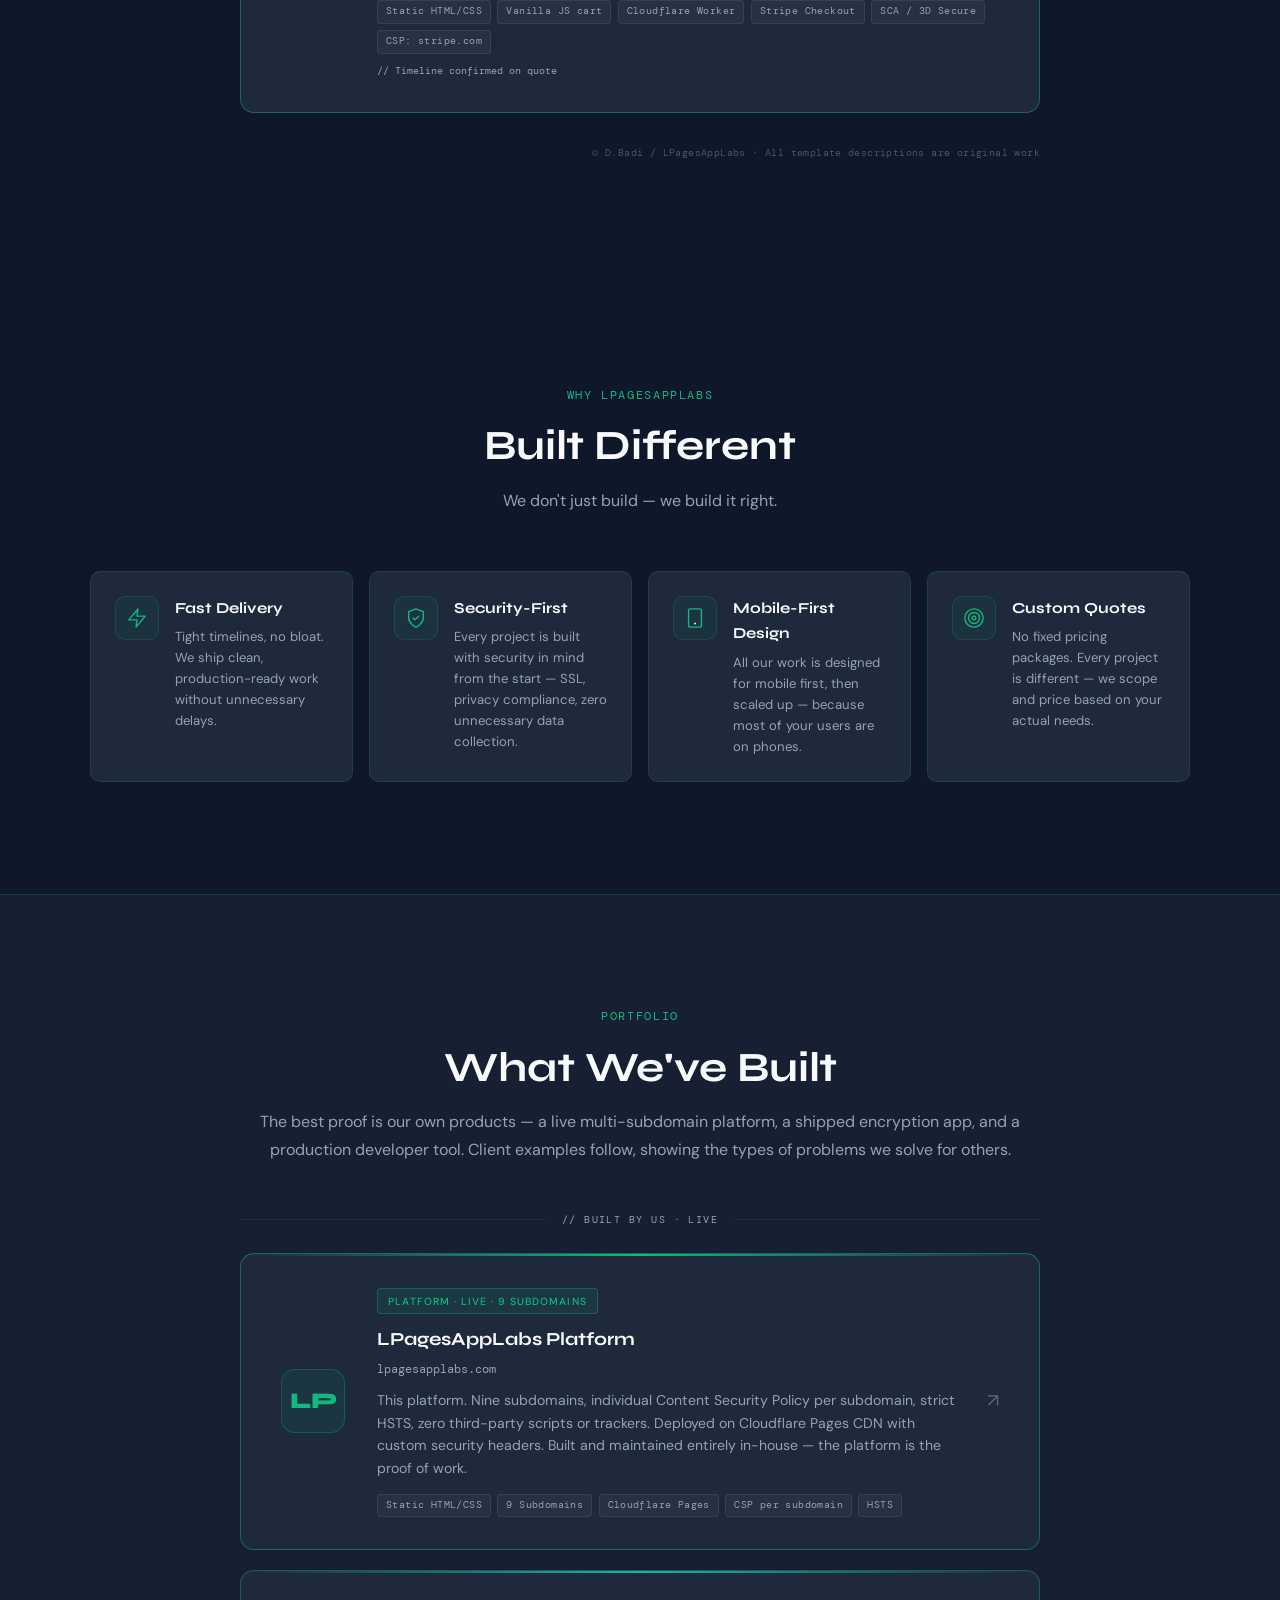
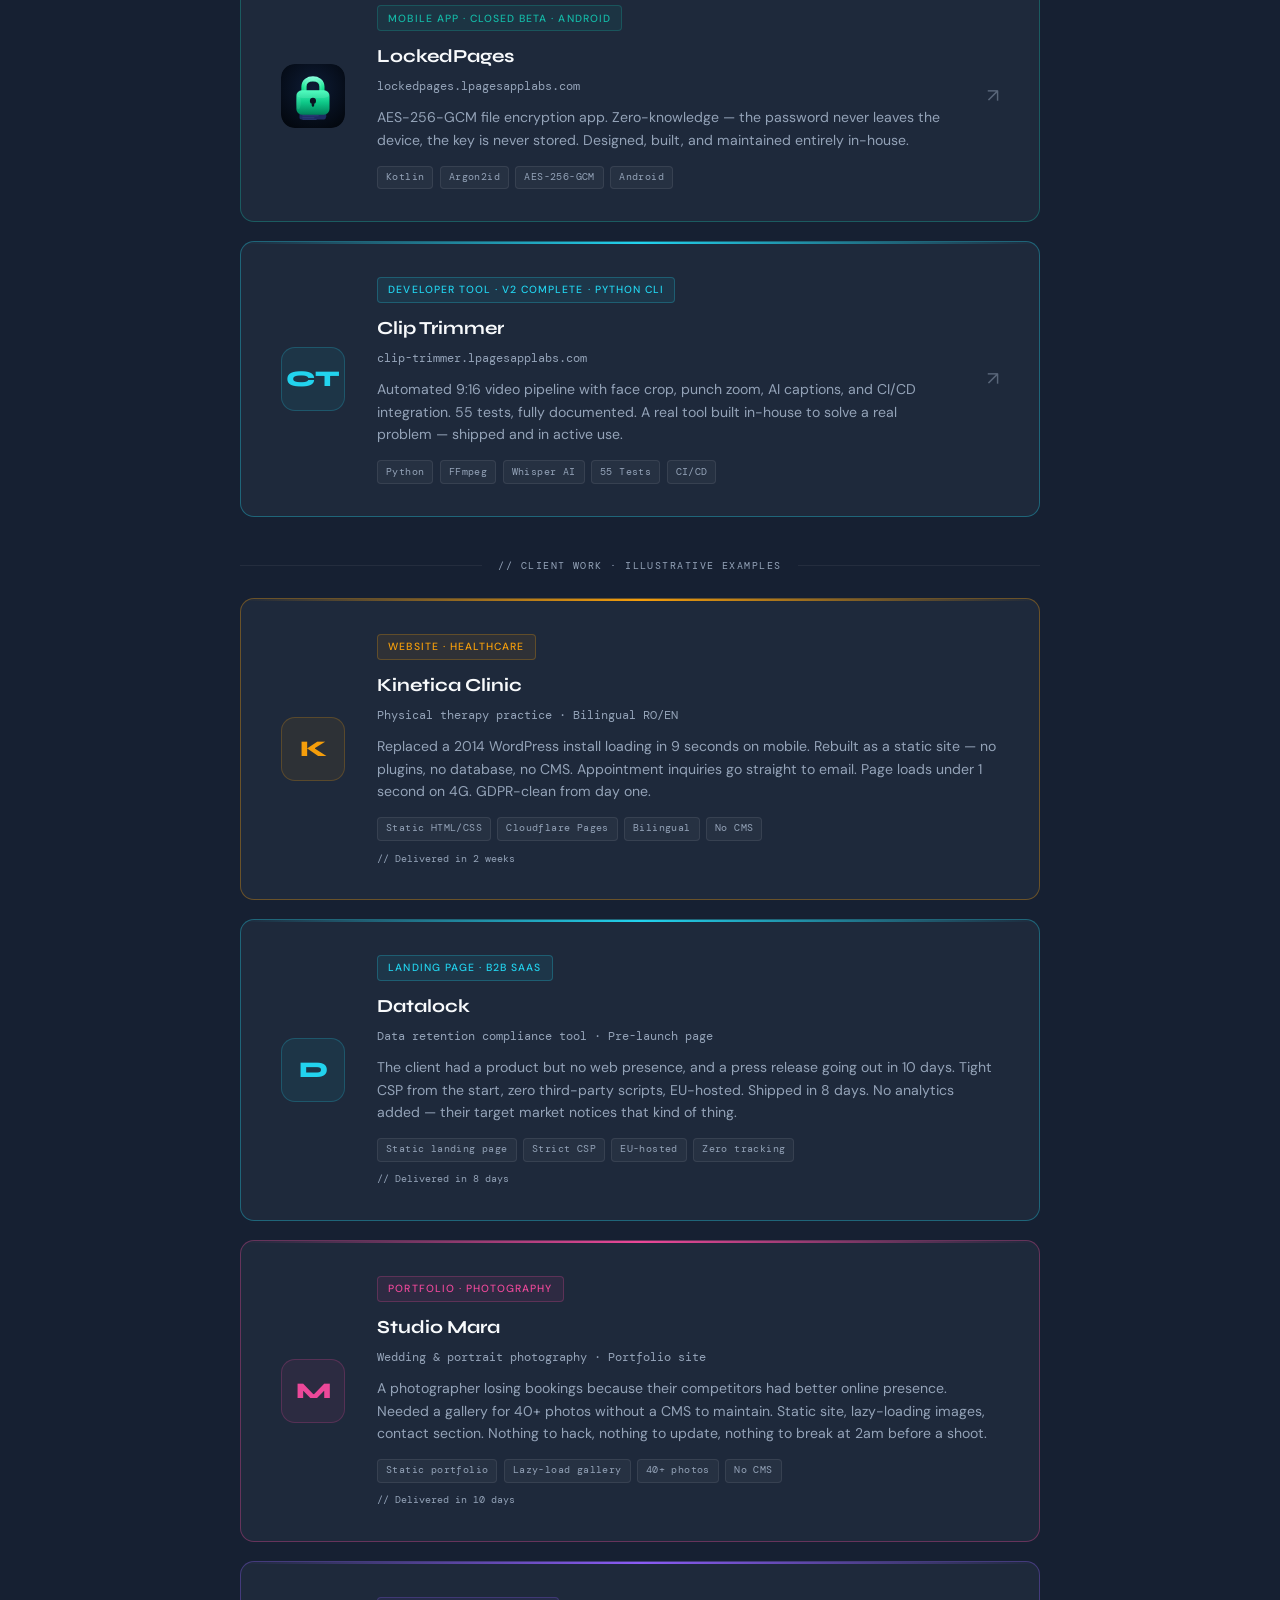
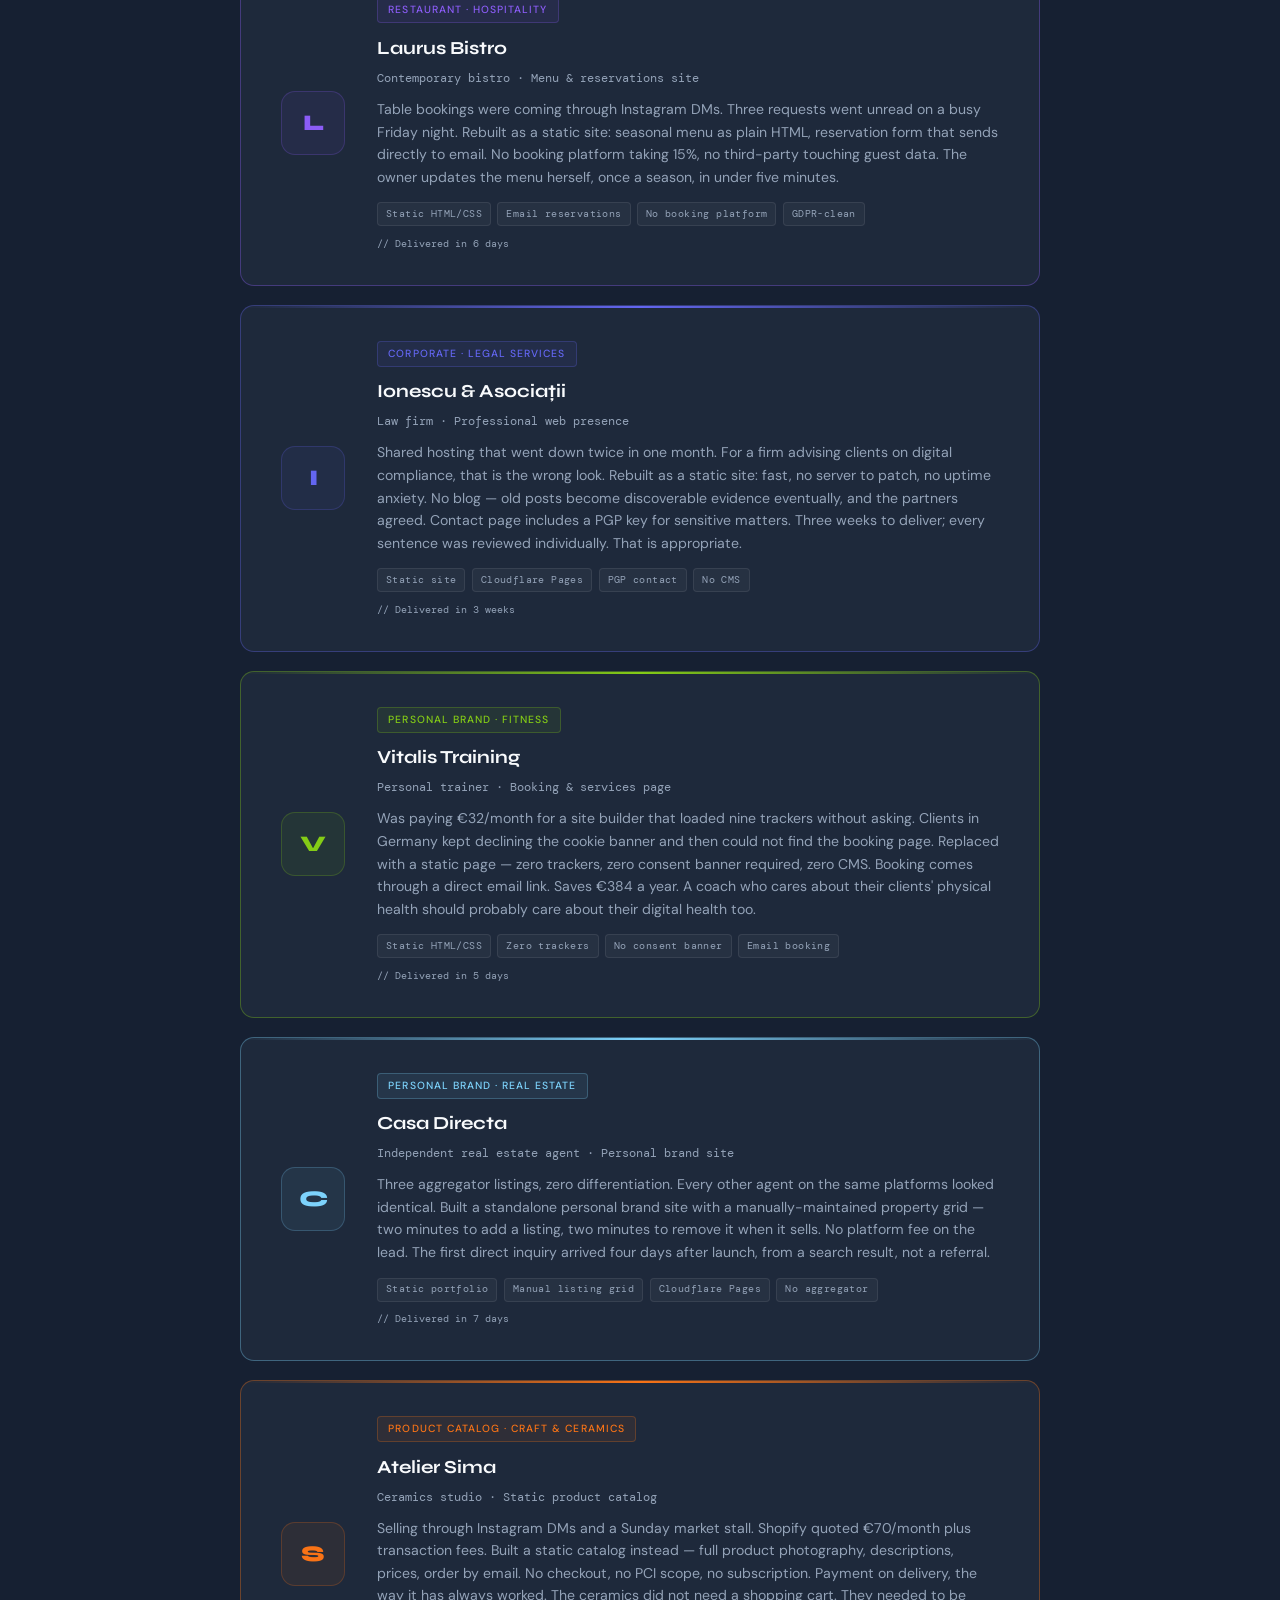
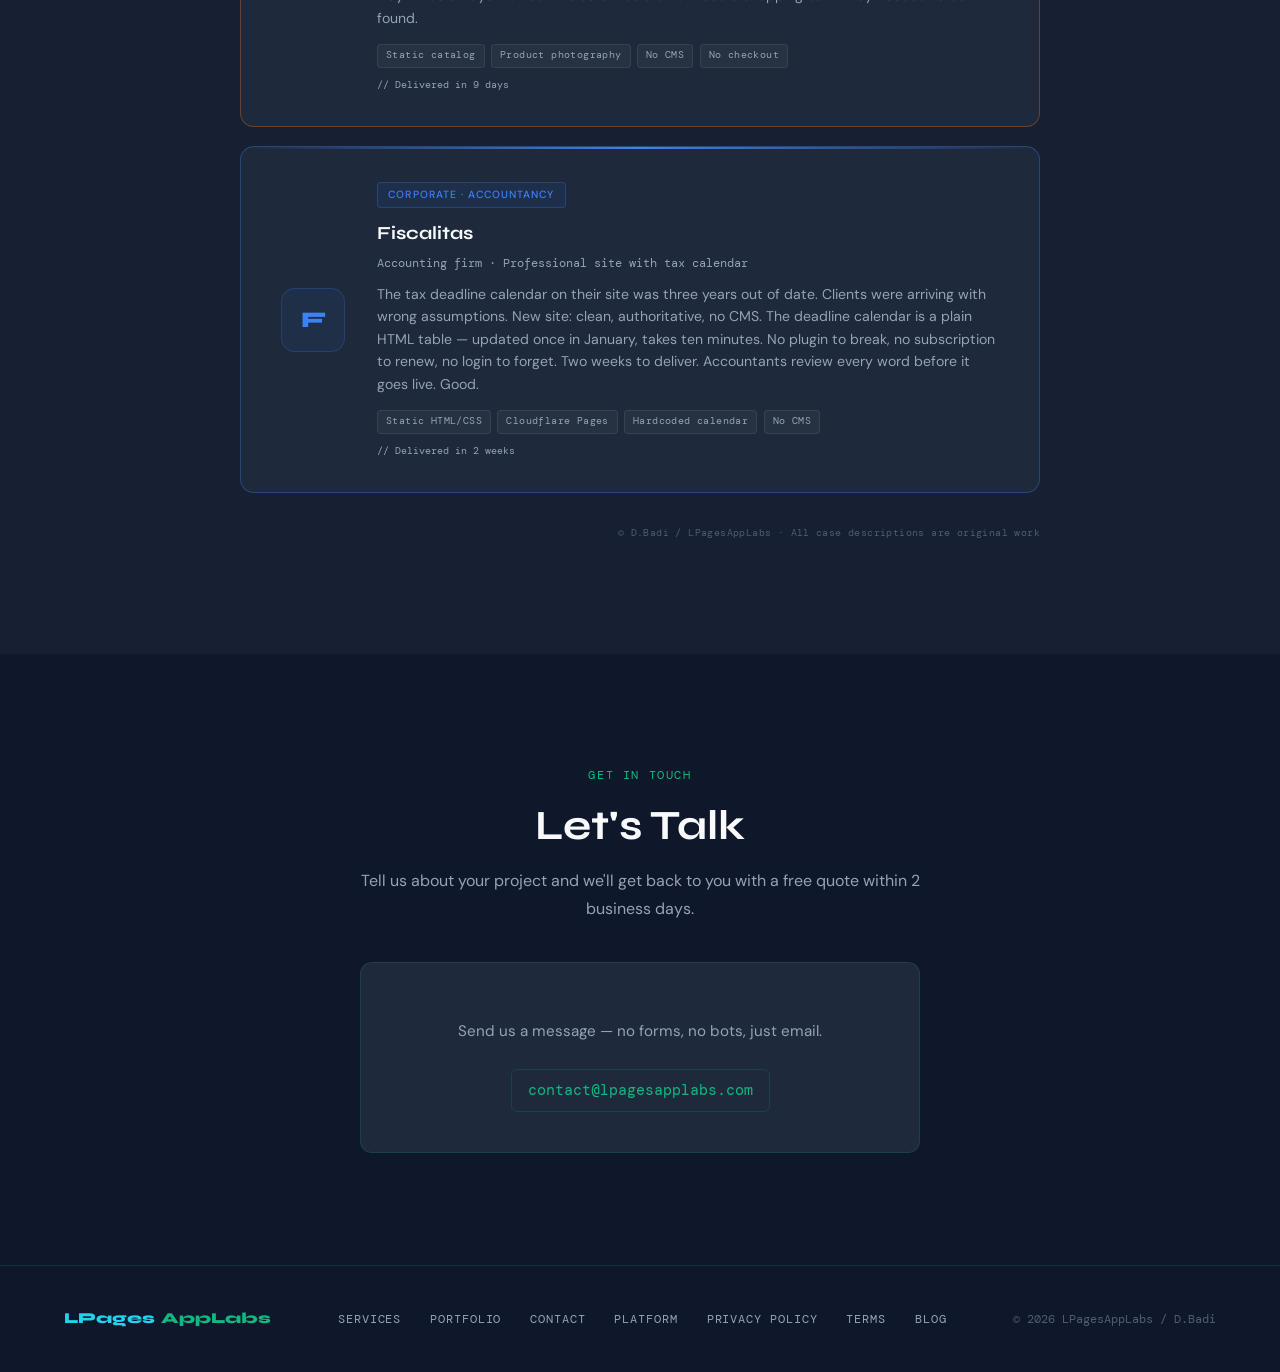
==== commit a2089c60: "Add files via upload" ====
--- a/index.html
+++ b/index.html
@@ -1,312 +1,55 @@
 <!DOCTYPE html>
+<!-- LPagesAppLabs Platform v1.0 · Services · contact@lpagesapplabs.com -->
 <html lang="en">
 <head>
   <meta charset="UTF-8" />
   <meta name="viewport" content="width=device-width, initial-scale=1.0"/>
+  <meta name="color-scheme" content="dark">
   <title>LPagesAppLabs Services — Landing Pages, Websites & Mobile Apps</title>
   <meta name="description" content="Custom landing pages, business websites, secure web infrastructure and mobile apps built for clients. Fast delivery, security-first, mobile-first.">
   <meta name="robots" content="index, follow">
-  <link rel="icon" href="https://lpagesapplabs.com/favicon.ico" sizes="any">
   <link rel="icon" href="https://lpagesapplabs.com/logo.svg" type="image/svg+xml">
   <link rel="canonical" href="https://services.lpagesapplabs.com/" />
   <meta property="og:title" content="LPagesAppLabs Services — Landing Pages, Websites & Mobile Apps" />
   <meta property="og:description" content="Custom landing pages, business websites, secure web infrastructure and mobile apps built for clients." />
   <meta property="og:url" content="https://services.lpagesapplabs.com/" />
+  <meta property="og:image" content="https://lpagesapplabs.com/og-image.png" />
+  <meta property="og:image:width" content="1200" />
+  <meta property="og:image:height" content="630" />
   <meta property="og:type" content="website" />
-  <link rel="preconnect" href="https://fonts.bunny.net">
-  <link href="https://fonts.bunny.net/css2?family=Syne:wght@400;600;700;800&family=DM+Mono:wght@300;400;500&family=DM+Sans:wght@300;400;500&display=swap" rel="stylesheet">
-  <style>
-    *, *::before, *::after { box-sizing: border-box; margin: 0; padding: 0; }
-    :root {
-      --bg: #0F172A; --bg2: #111827;
-      --surface: #1E293B; --surface2: #162032;
-      --emerald: #10B981; --emerald-dim: #059669;
-      --emerald-glow: rgba(16,185,129,0.15);
-      --emerald-glow2: rgba(16,185,129,0.07);
-      --cyan: #22D3EE;
-      --white: #F8FAFC; --muted: #94A3B8;
-      --border: rgba(16,185,129,0.18);
+  <meta name="twitter:card" content="summary_large_image" />
+  <meta name="twitter:title" content="LPagesAppLabs Services — Landing Pages, Websites & Mobile Apps" />
+  <meta name="twitter:description" content="Custom landing pages, business websites, secure web infrastructure and mobile apps built for clients." />
+  <meta name="twitter:image" content="https://lpagesapplabs.com/og-image.png" />
+  <meta name="theme-color" content="#0F172A">
+  <script type="application/ld+json">
+  {
+    "@context": "https://schema.org",
+    "@type": "ProfessionalService",
+    "name": "LPagesAppLabs",
+    "url": "https://services.lpagesapplabs.com",
+    "description": "Static websites, landing pages, and mobile apps built privacy-first with zero trackers and strict security headers.",
+    "email": "contact@lpagesapplabs.com",
+    "founder": { "@type": "Person", "name": "D.Badi" },
+    "areaServed": "EU",
+    "hasOfferCatalog": {
+      "@type": "OfferCatalog",
+      "name": "Web & Mobile Services",
+      "itemListElement": [
+        {"@type": "Offer", "itemOffered": {"@type": "Service", "name": "Landing Pages"}},
+        {"@type": "Offer", "itemOffered": {"@type": "Service", "name": "Business Websites"}},
+        {"@type": "Offer", "itemOffered": {"@type": "Service", "name": "Secure Web Infrastructure"}},
+        {"@type": "Offer", "itemOffered": {"@type": "Service", "name": "Mobile Apps"}}
+      ]
     }
-    html { scroll-behavior: smooth; }
-    body {
-      background: var(--bg); color: var(--white);
-      font-family: 'DM Sans', sans-serif;
-      font-size: 16px; line-height: 1.7; overflow-x: hidden;
-    }
-    body::before {
-      content: '';
-      position: fixed; inset: 0;
-      background-image: url("data:image/svg+xml,%3Csvg viewBox='0 0 256 256' xmlns='http://www.w3.org/2000/svg'%3E%3Cfilter id='noise'%3E%3CfeTurbulence type='fractalNoise' baseFrequency='0.9' numOctaves='4' stitchTiles='stitch'/%3E%3C/filter%3E%3Crect width='100%25' height='100%25' filter='url(%23noise)' opacity='0.04'/%3E%3C/svg%3E");
-      pointer-events: none; z-index: 0; opacity: 0.4;
-    }
-    section { position: relative; z-index: 1; }
-
-    /* NAV */
-    nav {
-      position: fixed; top: 0; left: 0; right: 0; z-index: 100;
-      display: flex; justify-content: space-between; align-items: center;
-      padding: 1.25rem 5%;
-      background: rgba(15,23,42,0.88);
-      backdrop-filter: blur(18px);
-      border-bottom: 1px solid var(--border);
-    }
-    .nav-logo {
-      font-family: 'Syne', sans-serif; font-weight: 800;
-      font-size: 1.05rem; letter-spacing: 0.05em;
-      text-decoration: none; display: flex; align-items: center; gap: 0.5rem;
-      color: var(--white);
-    }
-    .nav-logo .lp { color: var(--cyan); }
-    .nav-logo .rest { color: var(--emerald); }
-    .nav-platform {
-      font-family: 'DM Mono', monospace; font-size: 0.72rem;
-      color: var(--muted); text-decoration: none;
-      letter-spacing: 0.08em; text-transform: uppercase;
-      border: 1px solid var(--border); padding: 0.35rem 0.8rem;
-      border-radius: 6px; transition: all 0.2s;
-    }
-    .nav-platform:hover { color: var(--cyan); border-color: rgba(34,211,238,0.3); }
-    .nav-links { display: flex; gap: 2rem; align-items: center; }
-    .nav-links a {
-      font-family: 'DM Mono', monospace; font-size: 0.75rem;
-      color: var(--muted); text-decoration: none;
-      letter-spacing: 0.08em; text-transform: uppercase; transition: color 0.2s;
-    }
-    .nav-links a:hover { color: var(--emerald); }
-    .nav-hamburger { display: none; flex-direction: column; gap: 5px; cursor: pointer; padding: 4px; background: none; border: none; }
-    .nav-hamburger span { display: block; width: 22px; height: 2px; background: var(--muted); border-radius: 2px; transition: all 0.2s; }
-    .nav-mobile { display: none; flex-direction: column; gap: 0; background: rgba(15,23,42,0.97); border-top: 1px solid var(--border); padding: 1rem 5%; }
-    .nav-mobile a { font-family: 'DM Mono', monospace; font-size: 0.85rem; color: var(--muted); text-decoration: none; letter-spacing: 0.08em; text-transform: uppercase; padding: 0.75rem 0; border-bottom: 1px solid rgba(255,255,255,0.04); transition: color 0.2s; }
-    .nav-mobile a:last-child { border-bottom: none; }
-    .nav-mobile a:hover { color: var(--emerald); }
-    .nav-mobile.open { display: flex; }
-
-    /* HERO */
-    #hero {
-      min-height: 100vh;
-      display: flex; flex-direction: column;
-      align-items: center; justify-content: center;
-      text-align: center; padding: 10rem 5% 6rem; overflow: hidden;
-    }
-    .hero-glow {
-      position: absolute; width: 700px; height: 700px; border-radius: 50%;
-      background: radial-gradient(circle, rgba(16,185,129,0.11) 0%, transparent 70%);
-      top: 50%; left: 50%; transform: translate(-50%, -50%);
-      pointer-events: none; animation: pulse-glow 6s ease-in-out infinite;
-    }
-    @keyframes pulse-glow {
-      0%, 100% { opacity: 0.7; transform: translate(-50%,-50%) scale(1); }
-      50% { opacity: 1; transform: translate(-50%,-50%) scale(1.08); }
-    }
-    .hero-badge {
-      display: inline-flex; align-items: center; gap: 0.5rem;
-      font-family: 'DM Mono', monospace; font-size: 0.72rem;
-      letter-spacing: 0.12em; text-transform: uppercase;
-      color: var(--emerald); background: var(--emerald-glow2);
-      border: 1px solid var(--border);
-      padding: 0.4rem 1rem; border-radius: 999px;
-      margin-bottom: 2rem; animation: fadeUp 0.6s ease both;
-    }
-    .badge-dot {
-      width: 6px; height: 6px; border-radius: 50%;
-      background: var(--emerald); animation: blink 2s ease infinite;
-    }
-    @keyframes blink { 0%,100%{opacity:1} 50%{opacity:0.3} }
-    h1 {
-      font-family: 'Syne', sans-serif; font-weight: 800;
-      font-size: clamp(2rem, 4.5vw, 3.4rem);
-      line-height: 1.2; letter-spacing: -0.02em;
-      margin-bottom: 1.5rem; animation: fadeUp 0.7s 0.1s ease both;
-    }
-    h1 .accent { color: var(--emerald); }
-    .hero-sub {
-      font-size: clamp(1rem, 2vw, 1.15rem); color: var(--muted);
-      max-width: 520px; margin: 0 auto 2.8rem; font-weight: 300;
-      animation: fadeUp 0.7s 0.2s ease both;
-    }
-    .btn-group {
-      display: flex; gap: 1rem; flex-wrap: wrap; justify-content: center;
-      animation: fadeUp 0.7s 0.3s ease both;
-    }
-    .btn {
-      display: inline-flex; align-items: center; gap: 0.6rem;
-      padding: 0.85rem 1.8rem; border-radius: 8px;
-      font-family: 'DM Sans', sans-serif; font-size: 0.95rem;
-      font-weight: 500; text-decoration: none; cursor: pointer; transition: all 0.2s;
-    }
-    .btn-primary { background: var(--emerald); color: #0F172A; border: none; }
-    .btn-primary:hover { background: #0ea472; transform: translateY(-2px); box-shadow: 0 8px 30px rgba(16,185,129,0.35); }
-    .btn-secondary { background: transparent; color: var(--white); border: 1px solid rgba(255,255,255,0.15); }
-    .btn-secondary:hover { border-color: var(--emerald); color: var(--emerald); transform: translateY(-2px); }
-
-    @keyframes fadeUp {
-      from { opacity: 0; transform: translateY(24px); }
-      to   { opacity: 1; transform: translateY(0); }
-    }
-
-    /* SECTION COMMON */
-    .section-label {
-      font-family: 'DM Mono', monospace; font-size: 0.72rem;
-      letter-spacing: 0.14em; text-transform: uppercase;
-      color: var(--emerald); margin-bottom: 1rem;
-    }
-    .section-title {
-      font-family: 'Syne', sans-serif;
-      font-size: clamp(1.8rem, 4vw, 2.6rem);
-      font-weight: 700; line-height: 1.2; margin-bottom: 1rem;
-    }
-
-    /* SERVICES */
-    #services {
-      padding: 7rem 5%;
-      background: var(--surface2);
-      border-top: 1px solid var(--border);
-    }
-    .services-header { text-align: center; margin-bottom: 3.5rem; }
-    .services-header p { color: var(--muted); font-size: 1rem; max-width: 500px; margin: 0 auto; }
-    .svc-grid {
-      display: grid;
-      grid-template-columns: repeat(auto-fit, minmax(260px, 1fr));
-      gap: 1.25rem; max-width: 1100px; margin: 0 auto;
-    }
-    .svc-card {
-      background: var(--surface); border: 1px solid var(--border);
-      border-radius: 12px; padding: 2rem;
-      transition: all 0.25s;
-    }
-    .svc-card:hover { transform: translateY(-4px); box-shadow: 0 16px 40px rgba(0,0,0,0.5); border-color: rgba(16,185,129,0.38); }
-    .svc-icon { font-size: 2rem; margin-bottom: 1rem; }
-    .svc-title { font-family: 'Syne', sans-serif; font-size: 1.05rem; font-weight: 700; margin-bottom: 0.5rem; }
-    .svc-desc { font-size: 0.88rem; color: var(--muted); line-height: 1.7; }
-
-    /* WHY US */
-    #why {
-      padding: 7rem 5%;
-    }
-    .why-inner { max-width: 1100px; margin: 0 auto; }
-    .why-header { text-align: center; margin-bottom: 3.5rem; }
-    .why-header p { color: var(--muted); font-size: 1rem; max-width: 480px; margin: 0.5rem auto 0; }
-    .why-grid {
-      display: grid;
-      grid-template-columns: repeat(auto-fit, minmax(220px, 1fr));
-      gap: 1rem;
-    }
-    .why-card {
-      background: var(--surface); border: 1px solid var(--border);
-      border-radius: 10px; padding: 1.5rem;
-      display: flex; gap: 1rem; align-items: flex-start;
-    }
-    .why-icon {
-      font-size: 1.4rem; flex-shrink: 0;
-      width: 44px; height: 44px; border-radius: 10px;
-      background: var(--emerald-glow2); border: 1px solid var(--border);
-      display: flex; align-items: center; justify-content: center;
-    }
-    .why-text .why-title { font-family: 'Syne', sans-serif; font-size: 0.95rem; font-weight: 700; margin-bottom: 0.3rem; }
-    .why-text p { font-size: 0.82rem; color: var(--muted); line-height: 1.6; }
-
-    /* WORK */
-    #work {
-      padding: 7rem 5%;
-      background: var(--surface2);
-      border-top: 1px solid var(--border);
-    }
-    .work-inner { max-width: 800px; margin: 0 auto; }
-    .work-header { text-align: center; margin-bottom: 3rem; }
-    .work-header p { color: var(--muted); font-size: 1rem; margin-top: 0.5rem; }
-    .work-card {
-      background: var(--surface); border: 1px solid rgba(16,185,129,0.38);
-      border-radius: 14px; padding: 2rem 2.5rem;
-      display: flex; align-items: center; gap: 2rem;
-      text-decoration: none; color: inherit;
-      transition: all 0.25s; position: relative; overflow: hidden;
-    }
-    .work-card::before {
-      content: ''; position: absolute; top: 0; left: 0; right: 0; height: 2px;
-      background: linear-gradient(90deg, transparent, var(--emerald), transparent);
-    }
-    .work-card:hover { transform: translateY(-4px); box-shadow: 0 16px 40px rgba(0,0,0,0.5); }
-    .work-card img { width: 64px; height: 64px; border-radius: 14px; flex-shrink: 0; }
-    .work-info .work-tag {
-      display: inline-block; font-size: 0.65rem; letter-spacing: 0.1em;
-      text-transform: uppercase; padding: 0.2rem 0.65rem;
-      border-radius: 4px; margin-bottom: 0.6rem; font-weight: 500;
-      background: rgba(16,185,129,0.15); color: var(--emerald); border: 1px solid rgba(16,185,129,0.3);
-    }
-    .work-info .work-name { font-family: 'Syne', sans-serif; font-size: 1.15rem; font-weight: 700; margin-bottom: 0.3rem; }
-    .work-info .work-domain { font-family: 'DM Mono', monospace; font-size: 0.72rem; color: var(--muted); margin-bottom: 0.6rem; }
-    .work-info .work-desc { font-size: 0.88rem; color: var(--muted); line-height: 1.6; }
-    .work-arrow { margin-left: auto; font-size: 1.2rem; color: var(--muted); opacity: 0.5; flex-shrink: 0; }
-
-    /* CONTACT */
-    #contact {
-      padding: 7rem 5%;
-      text-align: center;
-    }
-    .contact-inner { max-width: 560px; margin: 0 auto; }
-    .contact-inner p { color: var(--muted); font-size: 1rem; margin: 1rem 0 2.5rem; }
-    .contact-box {
-      background: var(--surface); border: 1px solid var(--border);
-      border-radius: 12px; padding: 2.5rem;
-    }
-    .contact-box p { color: var(--muted); font-size: 0.95rem; margin-bottom: 1.5rem; }
-    .contact-email {
-      display: inline-block;
-      font-family: 'DM Mono', monospace; font-size: 0.95rem;
-      color: var(--emerald); text-decoration: none;
-      padding: 0.5rem 1rem;
-      border: 1px solid var(--border); border-radius: 6px;
-      transition: border-color 0.2s;
-    }
-    .contact-email:hover { border-color: var(--emerald); }
-
-    /* FOOTER */
-    footer {
-      padding: 2.5rem 5%;
-      border-top: 1px solid var(--border);
-      display: flex; justify-content: space-between; align-items: center;
-      flex-wrap: wrap; gap: 1rem; position: relative; z-index: 1;
-    }
-    .footer-logo {
-      font-family: 'Syne', sans-serif; font-weight: 800; font-size: 0.95rem;
-      text-decoration: none; display: flex; align-items: center; gap: 0.4rem;
-    }
-    .footer-logo .lp { color: var(--cyan); }
-    .footer-logo .rest { color: var(--emerald); }
-    .footer-links { display: flex; gap: 1.8rem; flex-wrap: wrap; }
-    .footer-links a {
-      font-family: 'DM Mono', monospace; font-size: 0.72rem;
-      letter-spacing: 0.08em; text-transform: uppercase;
-      color: var(--muted); text-decoration: none; transition: color 0.2s;
-    }
-    .footer-links a:hover { color: var(--emerald); }
-    .footer-copy { font-family: 'DM Mono', monospace; font-size: 0.72rem; color: var(--muted); opacity: 0.5; }
-
-    /* SCROLL REVEAL */
-    .reveal { opacity: 0; transform: translateY(20px); transition: opacity 0.7s ease, transform 0.7s ease; }
-    .reveal.visible { opacity: 1; transform: none; }
-
-    @media (max-width: 768px) {
-      .nav-links { display: none; }
-      .nav-hamburger { display: flex; }
-      #hero { padding: 7rem 5% 4rem; }
-      h1 { font-size: clamp(1.8rem, 7vw, 2.5rem); }
-      .btn-group { flex-direction: column; align-items: center; }
-      .btn { width: 100%; max-width: 280px; justify-content: center; }
-      #services { padding: 4rem 5%; }
-      .svc-grid { grid-template-columns: 1fr; }
-      #why { padding: 4rem 5%; }
-      .why-grid { grid-template-columns: 1fr; }
-      #work { padding: 4rem 5%; }
-      .work-card { flex-direction: column; text-align: center; }
-      .work-arrow { display: none; }
-      #contact { padding: 4rem 5%; }
-      footer { flex-direction: column; text-align: center; align-items: center; }
-      .footer-links { justify-content: center; gap: 1rem; }
-    }
-  </style>
+  }
+  </script>
+  <link rel="preconnect" href="https://fonts.bunny.net" crossorigin>
+  <link href="https://fonts.bunny.net/css2?family=Syne:wght@700;800&family=DM+Mono:wght@400&family=DM+Sans:wght@300;400;500&display=swap" rel="stylesheet">
+  <link rel="stylesheet" href="styles.css">
 </head>
 <body>
+<a class="skip-link" href="#main-content">Skip to main content</a>
 
 <nav>
   <a href="#hero" class="nav-logo">
@@ -314,32 +57,36 @@
   </a>
   <div class="nav-links">
     <a href="#services">Services</a>
+    <a href="#templates">Templates</a>
     <a href="#why">Why Us</a>
-    <a href="#work">Our Work</a>
+    <a href="#work">Portfolio</a>
     <a href="#contact">Contact</a>
-    <a href="https://lpagesapplabs.com" class="nav-platform">← Platform</a>
-  </div>
-  <button class="nav-hamburger" id="hamburger" aria-label="Menu">
+    <a href="https://lpagesapplabs.com" class="nav-platform" rel="noopener noreferrer">← Platform</a>
+  </div>
+  <button class="nav-hamburger" id="hamburger" aria-label="Menu" aria-expanded="false" aria-controls="navMobile">
     <span></span><span></span><span></span>
   </button>
 </nav>
 <div class="nav-mobile" id="navMobile">
-  <a href="#services" onclick="closeMenu()">Services</a>
-  <a href="#why" onclick="closeMenu()">Why Us</a>
-  <a href="#work" onclick="closeMenu()">Our Work</a>
-  <a href="#contact" onclick="closeMenu()">Contact</a>
-  <a href="https://lpagesapplabs.com" onclick="closeMenu()">← Platform</a>
+  <a href="#services">Services</a>
+  <a href="#templates">Templates</a>
+  <a href="#why">Why Us</a>
+  <a href="#work">Portfolio</a>
+  <a href="#contact">Contact</a>
+  <a href="https://lpagesapplabs.com" rel="noopener noreferrer">← Platform</a>
 </div>
 
+<main id="main-content">
 <!-- HERO -->
 <section id="hero">
   <div class="hero-glow"></div>
-  <div class="hero-badge"><span class="badge-dot"></span> Open for new projects · 2026</div>
-  <h1>We Build <span class="accent">Fast, Secure</span><br>Websites & Apps</h1>
-  <p class="hero-sub">Custom landing pages, business websites, and mobile applications — delivered with a security-first approach.</p>
+  <div class="hero-badge"><span class="badge-dot"></span> Open for new projects</div>
+  <h1>Built Clean.<br><span class="accent">Privacy-First.</span> No Exceptions.</h1>
+  <p class="hero-sub">Static websites and mobile apps with zero trackers, GDPR-clean architecture, and strict security headers from the first deploy — not bolted on after the fact.</p>
   <div class="btn-group">
     <a href="#contact" class="btn btn-primary">Get a Free Quote</a>
-    <a href="#services" class="btn btn-secondary">See What We Build</a>
+    <a href="#templates" class="btn btn-secondary">Browse Templates</a>
+    <a href="#work" class="btn btn-secondary">See Our Work</a>
   </div>
 </section>
 
@@ -352,25 +99,186 @@
   </div>
   <div class="svc-grid">
     <div class="svc-card reveal">
-      <div class="svc-icon">🚀</div>
+      <div class="svc-icon" aria-hidden="true"><svg width="28" height="28" viewBox="0 0 24 24" fill="none" stroke="#10B981" stroke-width="1.5" stroke-linecap="round" stroke-linejoin="round" aria-hidden="true"><line x1="7" y1="17" x2="17" y2="7"/><polyline points="7 7 17 7 17 17"/></svg></div>
       <div class="svc-title">Landing Pages</div>
-      <div class="svc-desc">High-converting, fast, mobile-first landing pages for products, apps, and campaigns. Designed to turn visitors into customers.</div>
+      <div class="svc-desc">Fast, static landing pages for product launches, app releases, and campaigns. No CMS, no backend, no plugin to expire. Loads in under a second and stays up for years without maintenance.</div>
     </div>
     <div class="svc-card reveal">
-      <div class="svc-icon">🏗️</div>
+      <div class="svc-icon" aria-hidden="true"><svg width="28" height="28" viewBox="0 0 24 24" fill="none" stroke="#10B981" stroke-width="1.5" stroke-linecap="round" stroke-linejoin="round" aria-hidden="true"><polyline points="16 18 22 12 16 6"/><polyline points="8 6 2 12 8 18"/></svg></div>
       <div class="svc-title">Business Websites</div>
-      <div class="svc-desc">Full business websites with modern design, clean code, and easy content management. Built to grow with your business.</div>
+      <div class="svc-desc">Multi-page sites for professional services, restaurants, studios, and shops. Static HTML, email-based contact, strict security headers from the first deploy. No subscription required after handoff.</div>
     </div>
     <div class="svc-card reveal">
-      <div class="svc-icon">🔒</div>
-      <div class="svc-title">Secure Web Infrastructure</div>
-      <div class="svc-desc">Security headers (CSP, HSTS, X-Frame-Options, Permissions-Policy), static-first hosting with no unnecessary server attack surface, GDPR-compliant architecture with zero tracking by default, dependency auditing in CI, and subdomain isolation. Every decision is deliberate — not bolted on after the fact.</div>
+      <div class="svc-icon" aria-hidden="true"><svg width="28" height="28" viewBox="0 0 24 24" fill="none" stroke="#10B981" stroke-width="1.5" stroke-linecap="round" stroke-linejoin="round" aria-hidden="true"><path d="M12 22s8-4 8-10V5l-8-3-8 3v7c0 6 8 10 8 10z"/><polyline points="9 12 11 14 15 10"/></svg></div>
+      <div class="svc-title">Infrastructure & Security</div>
+      <div class="svc-desc">End-to-end security for web and physical environments. Web: strict security headers, hardened hosting, GDPR-clean architecture, zero tracking by default. Network: LAN/WAN setup, firewall configuration, VPN deployment, network segmentation, and access control. Hardware: server setup and hardening, device management, and monitoring. Everything designed to reduce attack surface — not patched on after the fact.</div>
     </div>
     <div class="svc-card reveal">
-      <div class="svc-icon">📲</div>
+      <div class="svc-icon" aria-hidden="true"><svg width="28" height="28" viewBox="0 0 24 24" fill="none" stroke="#10B981" stroke-width="1.5" stroke-linecap="round" stroke-linejoin="round" aria-hidden="true"><rect x="5" y="2" width="14" height="20" rx="2"/><circle cx="12" cy="18" r="1" fill="#10B981" stroke="none"/></svg></div>
       <div class="svc-title">Mobile Apps</div>
       <div class="svc-desc">iOS & Android application development, from design to deployment on App Store and Google Play. Native experience, cross-platform efficiency.</div>
     </div>
+  </div>
+  <div class="svc-templates-cta reveal">
+    <a href="#templates" class="svc-templates-link">Browse 11 ready-to-quote templates ↓</a>
+  </div>
+</section>
+
+<!-- TEMPLATES -->
+<section id="templates">
+  <div class="work-inner">
+    <div class="work-header reveal">
+      <div class="section-label">11 Templates · Pick Your Brief</div>
+      <h2 class="section-title">Templates</h2>
+      <p>Pick the closest match to your project — each template lists the stack, what you get, and how long delivery takes. We scope and quote from there.</p>
+    </div>
+
+    <div class="work-divider"><span class="work-divider-label">// landing pages</span></div>
+
+    <div class="work-card reveal" data-accent="violet">
+      <div class="work-mono">L</div>
+      <div class="work-info">
+        <div class="work-tag">Template · Product Launch</div>
+        <div class="work-name">Launchpad</div>
+        <div class="work-domain">Pre-launch capture page · Any product or service</div>
+        <div class="work-desc">A single static page: hero, feature teasers, email capture form that sends to your inbox, optional countdown. Zero trackers, no CMS, loads in under a second. The page lives as long as the launch takes — months if needed — without maintenance. Visitors who subscribe before launch prove market interest before you ship anything.</div>
+        <div class="work-stack"><span>Static HTML/CSS</span><span>Email capture</span><span>Countdown timer</span><span>Cloudflare Pages</span></div>
+        <div class="work-timeline">// Timeline confirmed on quote</div>
+      </div>
+    </div>
+
+    <div class="work-card reveal work-gap" data-accent="amber">
+      <div class="work-mono">A</div>
+      <div class="work-info">
+        <div class="work-tag">Template · Mobile App Download</div>
+        <div class="work-name">AppPage</div>
+        <div class="work-domain">iOS &amp; Android download page · Mobile apps</div>
+        <div class="work-desc">Detects the visitor's device and shows the correct store button first; desktop gets both. Feature overview, screenshots, support email link. No tracking pixel, no analytics SDK, no cookies — a fast page that gets out of the way and lets the app speak for itself. Store links update in one place; the rest stays unchanged.</div>
+        <div class="work-stack"><span>Static HTML/CSS</span><span>Device detection</span><span>No tracking</span><span>Cloudflare Pages</span></div>
+        <div class="work-timeline">// Timeline confirmed on quote</div>
+      </div>
+    </div>
+
+    <div class="work-card reveal work-gap" data-accent="cyan">
+      <div class="work-mono">C</div>
+      <div class="work-info">
+        <div class="work-tag">Template · Events &amp; Campaigns</div>
+        <div class="work-name">CampaignPost</div>
+        <div class="work-domain">Single-event or time-bound campaign page</div>
+        <div class="work-desc">Schedule, offer or speaker cards, countdown to the date, registration via email. All static — no CMS, no backend, no plugin to expire. Works for a webinar, a product reveal, a seasonal sale, or a local event. After the date, the page archives or redirects with one header change. Nothing left running.</div>
+        <div class="work-stack"><span>Static HTML/CSS</span><span>Event schema</span><span>Email registration</span><span>Zero cookies</span></div>
+        <div class="work-timeline">// Timeline confirmed on quote</div>
+      </div>
+    </div>
+
+    <div class="work-divider"><span class="work-divider-label">// business websites</span></div>
+
+    <div class="work-card reveal" data-accent="rose">
+      <div class="work-mono">S</div>
+      <div class="work-info">
+        <div class="work-tag">Template · Professional Services</div>
+        <div class="work-name">ServeSite</div>
+        <div class="work-domain">4–7 pages · Services, about, contact</div>
+        <div class="work-desc">The standard for professional services: about, services list, contact form → email, optional team or FAQ page. No CMS — content lives in HTML and is updated on request. Strict security headers from the first deploy. Lawyers, accountants, clinics, consultants — anyone whose credibility depends on the site loading fast and looking authoritative.</div>
+        <div class="work-stack"><span>Static HTML/CSS</span><span>Email contact</span><span>Cloudflare Pages</span><span>CSP/HSTS</span></div>
+        <div class="work-timeline">// Timeline confirmed on quote</div>
+      </div>
+    </div>
+
+    <div class="work-card reveal work-gap" data-accent="lime">
+      <div class="work-mono">G</div>
+      <div class="work-info">
+        <div class="work-tag">Template · Visual Portfolio or Catalog</div>
+        <div class="work-name">GalleryBase</div>
+        <div class="work-domain">Photography, ceramics, art, product range</div>
+        <div class="work-desc">Image-heavy static build with lazy-loading — 20 to 100+ photos without performance compromise. Gallery grid or product card layout, per-item descriptions, order or booking request via email. No CMS login, no subscription, no plugin to expire. The images are the content; the site gets out of the way. Updating a price or adding a new item is one line of HTML.</div>
+        <div class="work-stack"><span>Static HTML/CSS</span><span>Lazy-load images</span><span>No CMS</span><span>Email orders</span></div>
+        <div class="work-timeline">// Timeline confirmed on quote</div>
+      </div>
+    </div>
+
+    <div class="work-card reveal work-gap" data-accent="indigo">
+      <div class="work-mono">B</div>
+      <div class="work-info">
+        <div class="work-tag">Template · Personal Brand</div>
+        <div class="work-name">BrandPage</div>
+        <div class="work-domain">Trainer, consultant, freelancer, coach</div>
+        <div class="work-desc">One page. Bio, what you offer, three to five testimonial quotes, booking form that sends to email. Mobile-first because your clients find you on their phones. Zero tracking — no analytics, no retargeting pixel following them after they leave. You meet the client in person; the site just makes sure they can find you.</div>
+        <div class="work-stack"><span>Static one-pager</span><span>Email booking</span><span>No tracking</span><span>Cloudflare Pages</span></div>
+        <div class="work-timeline">// Timeline confirmed on quote</div>
+      </div>
+    </div>
+
+    <div class="work-divider"><span class="work-divider-label">// mobile apps</span></div>
+
+    <div class="work-card reveal" data-accent="sky">
+      <div class="work-mono">U</div>
+      <div class="work-info">
+        <div class="work-tag">Template · Utility App · Android</div>
+        <div class="work-name">UtilKit</div>
+        <div class="work-domain">Privacy tool, productivity utility, offline-first</div>
+        <div class="work-desc">Android-first (Kotlin) utility app built for offline, local-only operation. No backend, no account required, no analytics SDK — data stays on the device. Same architecture as LockedPages: local data, local logic, local storage. Ideal for encryption tools, secure notes, calculators, or any utility where users should not need to trust a server.</div>
+        <div class="work-stack"><span>Kotlin</span><span>Android</span><span>Local-only</span><span>No backend</span><span>Google Play</span></div>
+        <div class="work-timeline">// Timeline confirmed on quote</div>
+      </div>
+    </div>
+
+    <div class="work-card reveal work-gap" data-accent="orange">
+      <div class="work-mono">P</div>
+      <div class="work-info">
+        <div class="work-tag">Template · Business Companion · Android</div>
+        <div class="work-name">PocketBiz</div>
+        <div class="work-domain">Companion app for a local business or service</div>
+        <div class="work-desc">A lean Android app built for one specific business: menu or service list, contact, optional push notifications. No user accounts — the app knows what the business offers and shows it. Booking requests write an email to the owner. Menu, prices, and hours update by swapping a local config file. Built for one client, not for a platform.</div>
+        <div class="work-stack"><span>Kotlin</span><span>Android</span><span>Local config</span><span>Email actions</span><span>Google Play</span></div>
+        <div class="work-timeline">// Timeline confirmed on quote</div>
+      </div>
+    </div>
+
+    <div class="work-divider"><span class="work-divider-label">// secure infrastructure</span></div>
+
+    <div class="work-card reveal" data-accent="blue">
+      <div class="work-mono">D</div>
+      <div class="work-info">
+        <div class="work-tag">Default · Every Build</div>
+        <div class="work-name">DefendBuild</div>
+        <div class="work-domain">Security-first architecture · Included in all projects</div>
+        <div class="work-desc">Not a service add-on — the base for every build. Strict CSP (no unsafe-inline), HSTS with preload, X-Frame-Options, Permissions-Policy disabling every sensor API not in use. Zero third-party scripts. All JS in external files. Static-only hosting: no server to patch, no CMS to exploit. GDPR-clean from line one — no cookies, no consent banner required. This is the default, not an upgrade.</div>
+        <div class="work-stack"><span>Cloudflare Pages</span><span>CSP/HSTS</span><span>_headers file</span><span>Static-only</span><span>Zero tracking</span></div>
+        <div class="work-timeline">// Included in every project · No extra cost</div>
+      </div>
+    </div>
+
+    <div class="work-card reveal work-gap" data-accent="teal">
+      <div class="work-mono">H</div>
+      <div class="work-info">
+        <div class="work-tag">Service · Security Audit &amp; Hardening</div>
+        <div class="work-name">HardenKit</div>
+        <div class="work-domain">Existing site · Headers, CSP, GDPR, dependency review</div>
+        <div class="work-desc">Audit of an existing site: missing security headers, inline script exposure, third-party tracker inventory, cookie compliance, outdated dependencies. Delivered as a prioritised report with specific fixes. Most fixes are a _headers file and a script refactor — the site does not need to be rebuilt, just tightened. One week, fixed scope, no retainer required.</div>
+        <div class="work-stack"><span>Headers audit</span><span>CSP review</span><span>Tracker inventory</span><span>GDPR check</span></div>
+        <div class="work-timeline">// Timeline confirmed on quote</div>
+      </div>
+    </div>
+
+    <div class="work-divider"><span class="work-divider-label">// commerce</span></div>
+
+    <div class="work-card reveal" data-accent="emerald">
+      <div class="work-mono">W</div>
+      <div class="work-info">
+        <div class="work-tag">Template · E-Commerce &amp; Payments</div>
+        <div class="work-name">ShopWorker</div>
+        <div class="work-domain">Real cart · Stripe Checkout · Cloudflare Worker backend</div>
+        <div class="work-desc">Static HTML storefront with a vanilla JS cart saved in localStorage and a Cloudflare Worker that creates the Stripe Checkout session server-side. Visitor browses, adds to cart, clicks checkout — the Worker validates every price against a server-side source before Stripe sees the order. Stripe handles all card data, PCI scope, SCA and 3D Secure for EU customers, and confirmation emails. No card data ever touches your domain. Worker runs at Cloudflare edge — free tier covers 100,000 requests per day. The one rule that cannot be skipped: the client-side cart total is never trusted. The Worker recomputes it. Always.</div>
+        <div class="work-stack">
+          <span>Static HTML/CSS</span><span>Vanilla JS cart</span><span>Cloudflare Worker</span><span>Stripe Checkout</span><span>SCA / 3D Secure</span><span>CSP: stripe.com</span>
+        </div>
+        <div class="work-timeline">// Timeline confirmed on quote</div>
+      </div>
+    </div>
+
+    <p class="work-copyright">© D.Badi / LPagesAppLabs · All template descriptions are original work</p>
+
   </div>
 </section>
 
@@ -384,28 +292,28 @@
     </div>
     <div class="why-grid">
       <div class="why-card reveal">
-        <div class="why-icon">⚡</div>
+        <div class="why-icon" aria-hidden="true"><svg width="22" height="22" viewBox="0 0 24 24" fill="none" stroke="#10B981" stroke-width="1.5" stroke-linecap="round" stroke-linejoin="round" aria-hidden="true"><polygon points="13 2 3 14 12 14 11 22 21 10 12 10 13 2"/></svg></div>
         <div class="why-text">
           <div class="why-title">Fast Delivery</div>
           <p>Tight timelines, no bloat. We ship clean, production-ready work without unnecessary delays.</p>
         </div>
       </div>
       <div class="why-card reveal">
-        <div class="why-icon">🔒</div>
+        <div class="why-icon" aria-hidden="true"><svg width="22" height="22" viewBox="0 0 24 24" fill="none" stroke="#10B981" stroke-width="1.5" stroke-linecap="round" stroke-linejoin="round" aria-hidden="true"><path d="M12 22s8-4 8-10V5l-8-3-8 3v7c0 6 8 10 8 10z"/><polyline points="9 12 11 14 15 10"/></svg></div>
         <div class="why-text">
           <div class="why-title">Security-First</div>
           <p>Every project is built with security in mind from the start — SSL, privacy compliance, zero unnecessary data collection.</p>
         </div>
       </div>
       <div class="why-card reveal">
-        <div class="why-icon">📱</div>
+        <div class="why-icon" aria-hidden="true"><svg width="22" height="22" viewBox="0 0 24 24" fill="none" stroke="#10B981" stroke-width="1.5" stroke-linecap="round" stroke-linejoin="round" aria-hidden="true"><rect x="5" y="2" width="14" height="20" rx="2"/><circle cx="12" cy="18" r="1" fill="currentColor" stroke="none"/></svg></div>
         <div class="why-text">
           <div class="why-title">Mobile-First Design</div>
           <p>All our work is designed for mobile first, then scaled up — because most of your users are on phones.</p>
         </div>
       </div>
       <div class="why-card reveal">
-        <div class="why-icon">🎯</div>
+        <div class="why-icon" aria-hidden="true"><svg width="22" height="22" viewBox="0 0 24 24" fill="none" stroke="#10B981" stroke-width="1.5" stroke-linecap="round" stroke-linejoin="round" aria-hidden="true"><circle cx="12" cy="12" r="10"/><circle cx="12" cy="12" r="6"/><circle cx="12" cy="12" r="2"/></svg></div>
         <div class="why-text">
           <div class="why-title">Custom Quotes</div>
           <p>No fixed pricing packages. Every project is different — we scope and price based on your actual needs.</p>
@@ -419,20 +327,185 @@
 <section id="work">
   <div class="work-inner">
     <div class="work-header reveal">
-      <div class="section-label">Our Work</div>
-      <h2 class="section-title">Built In-House</h2>
-      <p>A real product we designed and built from zero — launching on both app stores in 2026.</p>
-    </div>
-    <a href="https://lockedpages.lpagesapplabs.com" class="work-card reveal">
-      <img src="https://lockedpages.lpagesapplabs.com/icon.png" alt="LockedPages">
-      <div class="work-info">
-        <div class="work-tag">Coming Soon · App Store &amp; Google Play</div>
+      <div class="section-label">Portfolio</div>
+      <h2 class="section-title">What We've Built</h2>
+      <p>The best proof is our own products — a live multi-subdomain platform, a shipped encryption app, and a production developer tool. Client examples follow, showing the types of problems we solve for others.</p>
+    </div>
+
+    <div class="work-divider work-divider--major"><span class="work-divider-label">// built by us · live</span></div>
+
+    <a href="https://lpagesapplabs.com" class="work-card reveal" data-accent="emerald" rel="noopener noreferrer">
+      <div class="work-mono">LP</div>
+      <div class="work-info">
+        <div class="work-tag">Platform · Live · 9 Subdomains</div>
+        <div class="work-name">LPagesAppLabs Platform</div>
+        <div class="work-domain">lpagesapplabs.com</div>
+        <div class="work-desc">This platform. Nine subdomains, individual Content Security Policy per subdomain, strict HSTS, zero third-party scripts or trackers. Deployed on Cloudflare Pages CDN with custom security headers. Built and maintained entirely in-house — the platform is the proof of work.</div>
+        <div class="work-stack">
+          <span>Static HTML/CSS</span><span>9 Subdomains</span><span>Cloudflare Pages</span><span>CSP per subdomain</span><span>HSTS</span>
+        </div>
+      </div>
+      <div class="work-arrow">↗</div>
+    </a>
+
+    <a href="https://lockedpages.lpagesapplabs.com" class="work-card reveal work-gap" data-accent="teal" rel="noopener noreferrer">
+      <img src="lockedpages-icon.svg" alt="LockedPages" loading="lazy" width="64" height="64">
+      <div class="work-info">
+        <div class="work-tag">Mobile App · Closed Beta · Android</div>
         <div class="work-name">LockedPages</div>
         <div class="work-domain">lockedpages.lpagesapplabs.com</div>
-        <div class="work-desc">AES-256 file encryption app. Zero-knowledge architecture. Designed and built entirely in-house — launching on iOS and Android in 2026.</div>
+        <div class="work-desc">AES-256-GCM file encryption app. Zero-knowledge — the password never leaves the device, the key is never stored. Designed, built, and maintained entirely in-house.</div>
+        <div class="work-stack">
+          <span>Kotlin</span><span>Argon2id</span><span>AES-256-GCM</span><span>Android</span>
+        </div>
       </div>
       <div class="work-arrow">↗</div>
     </a>
+
+    <a href="https://clip-trimmer.lpagesapplabs.com" class="work-card reveal work-gap" data-accent="cyan" rel="noopener noreferrer">
+      <div class="work-mono">CT</div>
+      <div class="work-info">
+        <div class="work-tag">Developer Tool · V2 Complete · Python CLI</div>
+        <div class="work-name">Clip Trimmer</div>
+        <div class="work-domain">clip-trimmer.lpagesapplabs.com</div>
+        <div class="work-desc">Automated 9:16 video pipeline with face crop, punch zoom, AI captions, and CI/CD integration. 55 tests, fully documented. A real tool built in-house to solve a real problem — shipped and in active use.</div>
+        <div class="work-stack">
+          <span>Python</span><span>FFmpeg</span><span>Whisper AI</span><span>55 Tests</span><span>CI/CD</span>
+        </div>
+      </div>
+      <div class="work-arrow">↗</div>
+    </a>
+
+    <div class="work-divider"><span class="work-divider-label">// client work · illustrative examples</span></div>
+
+    <div class="work-card reveal" data-accent="amber">
+      <div class="work-mono">K</div>
+      <div class="work-info">
+        <div class="work-tag">Website · Healthcare</div>
+        <div class="work-name">Kinetica Clinic</div>
+        <div class="work-domain">Physical therapy practice · Bilingual RO/EN</div>
+        <div class="work-desc">Replaced a 2014 WordPress install loading in 9 seconds on mobile. Rebuilt as a static site — no plugins, no database, no CMS. Appointment inquiries go straight to email. Page loads under 1 second on 4G. GDPR-clean from day one.</div>
+        <div class="work-stack">
+          <span>Static HTML/CSS</span><span>Cloudflare Pages</span><span>Bilingual</span><span>No CMS</span>
+        </div>
+        <div class="work-timeline">// Delivered in 2 weeks</div>
+      </div>
+    </div>
+
+    <div class="work-card reveal work-gap" data-accent="cyan">
+      <div class="work-mono">D</div>
+      <div class="work-info">
+        <div class="work-tag">Landing Page · B2B SaaS</div>
+        <div class="work-name">Datalock</div>
+        <div class="work-domain">Data retention compliance tool · Pre-launch page</div>
+        <div class="work-desc">The client had a product but no web presence, and a press release going out in 10 days. Tight CSP from the start, zero third-party scripts, EU-hosted. Shipped in 8 days. No analytics added — their target market notices that kind of thing.</div>
+        <div class="work-stack">
+          <span>Static landing page</span><span>Strict CSP</span><span>EU-hosted</span><span>Zero tracking</span>
+        </div>
+        <div class="work-timeline">// Delivered in 8 days</div>
+      </div>
+    </div>
+
+    <div class="work-card reveal work-gap" data-accent="rose">
+      <div class="work-mono">M</div>
+      <div class="work-info">
+        <div class="work-tag">Portfolio · Photography</div>
+        <div class="work-name">Studio Mara</div>
+        <div class="work-domain">Wedding &amp; portrait photography · Portfolio site</div>
+        <div class="work-desc">A photographer losing bookings because their competitors had better online presence. Needed a gallery for 40+ photos without a CMS to maintain. Static site, lazy-loading images, contact section. Nothing to hack, nothing to update, nothing to break at 2am before a shoot.</div>
+        <div class="work-stack">
+          <span>Static portfolio</span><span>Lazy-load gallery</span><span>40+ photos</span><span>No CMS</span>
+        </div>
+        <div class="work-timeline">// Delivered in 10 days</div>
+      </div>
+    </div>
+
+    <div class="work-card reveal work-gap" data-accent="violet">
+      <div class="work-mono">L</div>
+      <div class="work-info">
+        <div class="work-tag">Restaurant · Hospitality</div>
+        <div class="work-name">Laurus Bistro</div>
+        <div class="work-domain">Contemporary bistro · Menu &amp; reservations site</div>
+        <div class="work-desc">Table bookings were coming through Instagram DMs. Three requests went unread on a busy Friday night. Rebuilt as a static site: seasonal menu as plain HTML, reservation form that sends directly to email. No booking platform taking 15%, no third-party touching guest data. The owner updates the menu herself, once a season, in under five minutes.</div>
+        <div class="work-stack">
+          <span>Static HTML/CSS</span><span>Email reservations</span><span>No booking platform</span><span>GDPR-clean</span>
+        </div>
+        <div class="work-timeline">// Delivered in 6 days</div>
+      </div>
+    </div>
+
+    <div class="work-card reveal work-gap" data-accent="indigo">
+      <div class="work-mono">I</div>
+      <div class="work-info">
+        <div class="work-tag">Corporate · Legal Services</div>
+        <div class="work-name">Ionescu &amp; Asociații</div>
+        <div class="work-domain">Law firm · Professional web presence</div>
+        <div class="work-desc">Shared hosting that went down twice in one month. For a firm advising clients on digital compliance, that is the wrong look. Rebuilt as a static site: fast, no server to patch, no uptime anxiety. No blog — old posts become discoverable evidence eventually, and the partners agreed. Contact page includes a PGP key for sensitive matters. Three weeks to deliver; every sentence was reviewed individually. That is appropriate.</div>
+        <div class="work-stack">
+          <span>Static site</span><span>Cloudflare Pages</span><span>PGP contact</span><span>No CMS</span>
+        </div>
+        <div class="work-timeline">// Delivered in 3 weeks</div>
+      </div>
+    </div>
+
+    <div class="work-card reveal work-gap" data-accent="lime">
+      <div class="work-mono">V</div>
+      <div class="work-info">
+        <div class="work-tag">Personal Brand · Fitness</div>
+        <div class="work-name">Vitalis Training</div>
+        <div class="work-domain">Personal trainer · Booking &amp; services page</div>
+        <div class="work-desc">Was paying €32/month for a site builder that loaded nine trackers without asking. Clients in Germany kept declining the cookie banner and then could not find the booking page. Replaced with a static page — zero trackers, zero consent banner required, zero CMS. Booking comes through a direct email link. Saves €384 a year. A coach who cares about their clients' physical health should probably care about their digital health too.</div>
+        <div class="work-stack">
+          <span>Static HTML/CSS</span><span>Zero trackers</span><span>No consent banner</span><span>Email booking</span>
+        </div>
+        <div class="work-timeline">// Delivered in 5 days</div>
+      </div>
+    </div>
+
+    <div class="work-card reveal work-gap" data-accent="sky">
+      <div class="work-mono">C</div>
+      <div class="work-info">
+        <div class="work-tag">Personal Brand · Real Estate</div>
+        <div class="work-name">Casa Directa</div>
+        <div class="work-domain">Independent real estate agent · Personal brand site</div>
+        <div class="work-desc">Three aggregator listings, zero differentiation. Every other agent on the same platforms looked identical. Built a standalone personal brand site with a manually-maintained property grid — two minutes to add a listing, two minutes to remove it when it sells. No platform fee on the lead. The first direct inquiry arrived four days after launch, from a search result, not a referral.</div>
+        <div class="work-stack">
+          <span>Static portfolio</span><span>Manual listing grid</span><span>Cloudflare Pages</span><span>No aggregator</span>
+        </div>
+        <div class="work-timeline">// Delivered in 7 days</div>
+      </div>
+    </div>
+
+    <div class="work-card reveal work-gap" data-accent="orange">
+      <div class="work-mono">S</div>
+      <div class="work-info">
+        <div class="work-tag">Product Catalog · Craft &amp; Ceramics</div>
+        <div class="work-name">Atelier Sima</div>
+        <div class="work-domain">Ceramics studio · Static product catalog</div>
+        <div class="work-desc">Selling through Instagram DMs and a Sunday market stall. Shopify quoted €70/month plus transaction fees. Built a static catalog instead — full product photography, descriptions, prices, order by email. No checkout, no PCI scope, no subscription. Payment on delivery, the way it has always worked. The ceramics did not need a shopping cart. They needed to be found.</div>
+        <div class="work-stack">
+          <span>Static catalog</span><span>Product photography</span><span>No CMS</span><span>No checkout</span>
+        </div>
+        <div class="work-timeline">// Delivered in 9 days</div>
+      </div>
+    </div>
+
+    <div class="work-card reveal work-gap" data-accent="blue">
+      <div class="work-mono">F</div>
+      <div class="work-info">
+        <div class="work-tag">Corporate · Accountancy</div>
+        <div class="work-name">Fiscalitas</div>
+        <div class="work-domain">Accounting firm · Professional site with tax calendar</div>
+        <div class="work-desc">The tax deadline calendar on their site was three years out of date. Clients were arriving with wrong assumptions. New site: clean, authoritative, no CMS. The deadline calendar is a plain HTML table — updated once in January, takes ten minutes. No plugin to break, no subscription to renew, no login to forget. Two weeks to deliver. Accountants review every word before it goes live. Good.</div>
+        <div class="work-stack">
+          <span>Static HTML/CSS</span><span>Cloudflare Pages</span><span>Hardcoded calendar</span><span>No CMS</span>
+        </div>
+        <div class="work-timeline">// Delivered in 2 weeks</div>
+      </div>
+    </div>
+
+    <p class="work-copyright">© D.Badi / LPagesAppLabs · All case descriptions are original work</p>
+
   </div>
 </section>
 
@@ -451,31 +524,23 @@
   </div>
 </section>
 
+</main>
 <footer>
   <a href="#hero" class="footer-logo">
     <span class="lp">LPages</span><span class="rest">AppLabs</span>
   </a>
   <div class="footer-links">
     <a href="#services">Services</a>
-    <a href="#work">Our Work</a>
+    <a href="#work">Portfolio</a>
     <a href="#contact">Contact</a>
-    <a href="https://lpagesapplabs.com">Platform</a>
+    <a href="https://lpagesapplabs.com" rel="noopener noreferrer">Platform</a>
     <a href="privacy.html">Privacy Policy</a>
     <a href="terms.html">Terms</a>
+    <a href="https://blog.lpagesapplabs.com">Blog</a>
   </div>
   <div class="footer-copy">© 2026 LPagesAppLabs / D.Badi</div>
 </footer>
 
-<script>
-  const observer = new IntersectionObserver((entries) => {
-    entries.forEach(e => { if (e.isIntersecting) { e.target.classList.add('visible'); observer.unobserve(e.target); } });
-  }, { threshold: 0.12 });
-  document.querySelectorAll('.reveal').forEach(el => observer.observe(el));
-
-  const hamburger = document.getElementById('hamburger');
-  const navMobile = document.getElementById('navMobile');
-  hamburger.addEventListener('click', () => navMobile.classList.toggle('open'));
-  function closeMenu() { navMobile.classList.remove('open'); }
-</script>
+<script src="main.js" defer></script>
 </body>
 </html>
--- a/styles.css
+++ b/styles.css
@@ -0,0 +1,414 @@
+    *, *::before, *::after { box-sizing: border-box; margin: 0; padding: 0; }
+    :root {
+      --bg: #0F172A; --bg2: #111827;
+      --surface: #1E293B; --surface2: #162032;
+      --emerald: #10B981; --emerald-dim: #059669;
+      --emerald-glow: rgba(16,185,129,0.15);
+      --emerald-glow2: rgba(16,185,129,0.07);
+      --cyan: #22D3EE;
+      --white: #F8FAFC; --muted: #94A3B8;
+      --border: rgba(16,185,129,0.18);
+    }
+    html { scroll-behavior: smooth; }
+    body {
+      background: var(--bg); color: var(--white);
+      font-family: 'DM Sans', sans-serif;
+      font-size: 16px; line-height: 1.7; overflow-x: hidden;
+    }
+    body::before {
+      content: '';
+      position: fixed; inset: 0;
+      background-image: url("data:image/svg+xml,%3Csvg viewBox='0 0 256 256' xmlns='http://www.w3.org/2000/svg'%3E%3Cfilter id='noise'%3E%3CfeTurbulence type='fractalNoise' baseFrequency='0.9' numOctaves='4' stitchTiles='stitch'/%3E%3C/filter%3E%3Crect width='100%25' height='100%25' filter='url(%23noise)' opacity='0.04'/%3E%3C/svg%3E");
+      pointer-events: none; z-index: 0; opacity: 0.4;
+    }
+    section { position: relative; z-index: 1; }
+
+    /* NAV */
+    nav {
+      position: fixed; top: 0; left: 0; right: 0; z-index: 100;
+      display: flex; justify-content: space-between; align-items: center;
+      padding: 1.25rem 5%;
+      background: rgba(15,23,42,0.88);
+      backdrop-filter: blur(18px);
+      border-bottom: 1px solid var(--border);
+    }
+    .nav-logo {
+      font-family: 'Syne', sans-serif; font-weight: 800;
+      font-size: 1.05rem; letter-spacing: 0.05em;
+      text-decoration: none; display: flex; align-items: center; gap: 0.5rem;
+      color: var(--white);
+    }
+    .nav-logo .lp { color: var(--cyan); }
+    .nav-logo .rest { color: var(--emerald); }
+    .nav-platform {
+      font-family: 'DM Mono', monospace; font-size: 0.72rem;
+      color: var(--muted); text-decoration: none;
+      letter-spacing: 0.08em; text-transform: uppercase;
+      border: 1px solid var(--border); padding: 0.35rem 0.8rem;
+      border-radius: 6px; transition: all 0.2s;
+    }
+    .nav-platform:hover { color: var(--cyan); border-color: rgba(34,211,238,0.3); }
+    .nav-links { display: flex; gap: 2rem; align-items: center; }
+    .nav-links a {
+      font-family: 'DM Mono', monospace; font-size: 0.75rem;
+      color: var(--muted); text-decoration: none;
+      letter-spacing: 0.08em; text-transform: uppercase; transition: color 0.2s;
+    }
+    .nav-links a:hover { color: var(--emerald); }
+    .nav-hamburger { display: none; flex-direction: column; gap: 5px; cursor: pointer; padding: 4px; background: none; border: none; }
+    .nav-hamburger span { display: block; width: 22px; height: 2px; background: var(--muted); border-radius: 2px; transition: all 0.2s; }
+    .nav-mobile { display: none; flex-direction: column; gap: 0; background: rgba(15,23,42,0.97); border-top: 1px solid var(--border); padding: 1rem 5%; }
+    .nav-mobile a { font-family: 'DM Mono', monospace; font-size: 0.85rem; color: var(--muted); text-decoration: none; letter-spacing: 0.08em; text-transform: uppercase; padding: 0.75rem 0; border-bottom: 1px solid rgba(255,255,255,0.04); transition: color 0.2s; }
+    .nav-mobile a:last-child { border-bottom: none; }
+    .nav-mobile a:hover { color: var(--emerald); }
+    .nav-mobile.open { display: flex; }
+
+    /* HERO */
+    #hero {
+      min-height: 100vh;
+      display: flex; flex-direction: column;
+      align-items: center; justify-content: center;
+      text-align: center; padding: 10rem 5% 6rem; overflow: hidden;
+    }
+    .hero-glow {
+      position: absolute; width: 700px; height: 700px; border-radius: 50%;
+      background: radial-gradient(circle, rgba(16,185,129,0.11) 0%, transparent 70%);
+      top: 50%; left: 50%; transform: translate(-50%, -50%);
+      pointer-events: none; animation: pulse-glow 6s ease-in-out infinite;
+    }
+    @keyframes pulse-glow {
+      0%, 100% { opacity: 0.7; transform: translate(-50%,-50%) scale(1); }
+      50% { opacity: 1; transform: translate(-50%,-50%) scale(1.08); }
+    }
+    .hero-badge {
+      display: inline-flex; align-items: center; gap: 0.5rem;
+      font-family: 'DM Mono', monospace; font-size: 0.72rem;
+      letter-spacing: 0.12em; text-transform: uppercase;
+      color: var(--emerald); background: var(--emerald-glow2);
+      border: 1px solid var(--border);
+      padding: 0.4rem 1rem; border-radius: 999px;
+      margin-bottom: 2rem; animation: fadeUp 0.6s ease both;
+    }
+    .badge-dot {
+      width: 6px; height: 6px; border-radius: 50%;
+      background: var(--emerald); animation: blink 2s ease infinite;
+    }
+    @keyframes blink { 0%,100%{opacity:1} 50%{opacity:0.3} }
+    h1 {
+      font-family: 'Syne', sans-serif; font-weight: 800;
+      font-size: clamp(2rem, 4.5vw, 3.4rem);
+      line-height: 1.2; letter-spacing: -0.02em;
+      margin-bottom: 1.5rem; animation: fadeUp 0.7s 0.1s ease both;
+    }
+    h1 .accent { color: var(--emerald); }
+    .hero-sub {
+      font-size: clamp(1rem, 2vw, 1.15rem); color: var(--muted);
+      max-width: 520px; margin: 0 auto 2.8rem; font-weight: 300;
+      animation: fadeUp 0.7s 0.2s ease both;
+    }
+    .btn-group {
+      display: flex; gap: 1rem; flex-wrap: wrap; justify-content: center;
+      animation: fadeUp 0.7s 0.3s ease both;
+    }
+    .btn {
+      display: inline-flex; align-items: center; gap: 0.6rem;
+      padding: 0.85rem 1.8rem; border-radius: 8px;
+      font-family: 'DM Sans', sans-serif; font-size: 0.95rem;
+      font-weight: 500; text-decoration: none; cursor: pointer; transition: all 0.2s;
+    }
+    .btn-primary { background: var(--emerald); color: #0F172A; border: none; }
+    .btn-primary:hover { background: #0ea472; transform: translateY(-2px); box-shadow: 0 8px 30px rgba(16,185,129,0.35); }
+    .btn-secondary { background: transparent; color: var(--white); border: 1px solid rgba(255,255,255,0.15); }
+    .btn-secondary:hover { border-color: var(--emerald); color: var(--emerald); transform: translateY(-2px); }
+
+    @keyframes fadeUp {
+      from { opacity: 0; transform: translateY(24px); }
+      to   { opacity: 1; transform: translateY(0); }
+    }
+
+    /* SECTION COMMON */
+    .section-label {
+      font-family: 'DM Mono', monospace; font-size: 0.72rem;
+      letter-spacing: 0.14em; text-transform: uppercase;
+      color: var(--emerald); margin-bottom: 1rem;
+    }
+    .section-title {
+      font-family: 'Syne', sans-serif;
+      font-size: clamp(1.8rem, 4vw, 2.6rem);
+      font-weight: 700; line-height: 1.2; margin-bottom: 1rem;
+    }
+
+    /* SERVICES */
+    #services {
+      padding: 7rem 5%;
+      background: var(--surface2);
+      border-top: 1px solid var(--border);
+    }
+    .services-header { text-align: center; margin-bottom: 3.5rem; }
+    .services-header p { color: var(--muted); font-size: 1rem; max-width: 500px; margin: 0 auto; }
+    .svc-grid {
+      display: grid;
+      grid-template-columns: repeat(auto-fit, minmax(260px, 1fr));
+      gap: 1.25rem; max-width: 1100px; margin: 0 auto;
+    }
+    .svc-card {
+      background: var(--surface); border: 1px solid var(--border);
+      border-radius: 12px; padding: 2rem;
+      transition: all 0.25s;
+    }
+    .svc-card:hover { transform: translateY(-4px); box-shadow: 0 16px 40px rgba(0,0,0,0.5); border-color: rgba(16,185,129,0.38); }
+    .svc-icon { margin-bottom: 1rem; display: flex; }
+    .svc-title { font-family: 'Syne', sans-serif; font-size: 1.05rem; font-weight: 700; margin-bottom: 0.5rem; }
+    .svc-desc { font-size: 0.88rem; color: var(--muted); line-height: 1.7; }
+    .svc-templates-cta { text-align: center; margin-top: 2.5rem; }
+    .svc-templates-link {
+      font-family: 'DM Mono', monospace; font-size: 0.85rem;
+      color: var(--emerald); text-decoration: none;
+      border: 1px solid rgba(16,185,129,0.3); padding: 0.6rem 1.4rem;
+      border-radius: 8px; display: inline-block;
+      transition: all 0.2s;
+    }
+    .svc-templates-link:hover { background: var(--emerald-glow); border-color: var(--emerald); }
+
+    /* WHY US */
+    #why {
+      padding: 7rem 5%;
+    }
+    .why-inner { max-width: 1100px; margin: 0 auto; }
+    .why-header { text-align: center; margin-bottom: 3.5rem; }
+    .why-header p { color: var(--muted); font-size: 1rem; max-width: 480px; margin: 0.5rem auto 0; }
+    .why-grid {
+      display: grid;
+      grid-template-columns: repeat(auto-fit, minmax(220px, 1fr));
+      gap: 1rem;
+    }
+    .why-card {
+      background: var(--surface); border: 1px solid var(--border);
+      border-radius: 10px; padding: 1.5rem;
+      display: flex; gap: 1rem; align-items: flex-start;
+    }
+    .why-icon {
+      flex-shrink: 0;
+      width: 44px; height: 44px; border-radius: 10px;
+      background: var(--emerald-glow2); border: 1px solid var(--border);
+      display: flex; align-items: center; justify-content: center;
+    }
+    .why-text .why-title { font-family: 'Syne', sans-serif; font-size: 0.95rem; font-weight: 700; margin-bottom: 0.3rem; }
+    .why-text p { font-size: 0.82rem; color: var(--muted); line-height: 1.6; }
+
+    /* WORK */
+    #work {
+      padding: 7rem 5%;
+      background: var(--surface2);
+      border-top: 1px solid var(--border);
+    }
+    .work-inner { max-width: 800px; margin: 0 auto; }
+    .work-header { text-align: center; margin-bottom: 3rem; }
+    .work-header p { color: var(--muted); font-size: 1rem; margin-top: 0.5rem; }
+    .work-card {
+      background: var(--surface); border: 1px solid rgba(16,185,129,0.38);
+      border-radius: 14px; padding: 2rem 2.5rem;
+      display: flex; align-items: center; gap: 2rem;
+      text-decoration: none; color: inherit;
+      transition: all 0.25s; position: relative; overflow: hidden;
+    }
+    .work-card::before {
+      content: ''; position: absolute; top: 0; left: 0; right: 0; height: 2px;
+      background: linear-gradient(90deg, transparent, var(--emerald), transparent);
+    }
+    .work-card:hover { transform: translateY(-4px); box-shadow: 0 16px 40px rgba(0,0,0,0.5); }
+    .work-card img { width: 64px; height: 64px; border-radius: 14px; flex-shrink: 0; }
+    .work-info .work-tag {
+      display: inline-block; font-size: 0.65rem; letter-spacing: 0.1em;
+      text-transform: uppercase; padding: 0.2rem 0.65rem;
+      border-radius: 4px; margin-bottom: 0.6rem; font-weight: 500;
+      background: rgba(16,185,129,0.15); color: var(--emerald); border: 1px solid rgba(16,185,129,0.3);
+    }
+    .work-info .work-name { font-family: 'Syne', sans-serif; font-size: 1.15rem; font-weight: 700; margin-bottom: 0.3rem; }
+    .work-info .work-domain { font-family: 'DM Mono', monospace; font-size: 0.72rem; color: var(--muted); margin-bottom: 0.6rem; }
+    .work-info .work-desc { font-size: 0.88rem; color: var(--muted); line-height: 1.6; }
+    .work-arrow { margin-left: auto; font-size: 1.2rem; color: var(--muted); opacity: 0.5; flex-shrink: 0; }
+    .work-mono {
+      width: 64px; height: 64px; border-radius: 14px;
+      display: flex; align-items: center; justify-content: center;
+      font-family: 'Syne', sans-serif; font-weight: 800; font-size: 1.4rem;
+      flex-shrink: 0;
+    }
+    .work-card[data-accent="amber"]::before  { background: linear-gradient(90deg, transparent, #F59E0B, transparent); }
+    .work-card[data-accent="cyan"]::before   { background: linear-gradient(90deg, transparent, #22D3EE, transparent); }
+    .work-card[data-accent="rose"]::before   { background: linear-gradient(90deg, transparent, #EC4899, transparent); }
+    .work-card[data-accent="violet"]::before { background: linear-gradient(90deg, transparent, #8B5CF6, transparent); }
+    .work-card[data-accent="indigo"]::before { background: linear-gradient(90deg, transparent, #6366F1, transparent); }
+    .work-card[data-accent="lime"]::before   { background: linear-gradient(90deg, transparent, #84CC16, transparent); }
+    .work-card[data-accent="sky"]::before    { background: linear-gradient(90deg, transparent, #7DD3FC, transparent); }
+    .work-card[data-accent="orange"]::before { background: linear-gradient(90deg, transparent, #F97316, transparent); }
+    .work-card[data-accent="blue"]::before   { background: linear-gradient(90deg, transparent, #3B82F6, transparent); }
+    .work-card[data-accent="teal"]::before    { background: linear-gradient(90deg, transparent, #14B8A6, transparent); }
+    .work-card[data-accent="emerald"]::before { background: linear-gradient(90deg, transparent, #10B981, transparent); }
+
+    /* Per-accent: card border, mono avatar, tag chip — replaces all inline style="" attributes */
+    .work-card[data-accent="violet"]          { border-color: rgba(139,92,246,0.35); }
+    .work-card[data-accent="violet"] .work-mono  { background: rgba(139,92,246,0.07); border: 1px solid rgba(139,92,246,0.22); color: #8B5CF6; }
+    .work-card[data-accent="violet"] .work-tag   { background: rgba(139,92,246,0.08); color: #8B5CF6; border-color: rgba(139,92,246,0.25); }
+    .work-card[data-accent="amber"]           { border-color: rgba(245,158,11,0.35); }
+    .work-card[data-accent="amber"] .work-mono   { background: rgba(245,158,11,0.07); border: 1px solid rgba(245,158,11,0.22); color: #F59E0B; }
+    .work-card[data-accent="amber"] .work-tag    { background: rgba(245,158,11,0.08); color: #F59E0B; border-color: rgba(245,158,11,0.25); }
+    .work-card[data-accent="cyan"]            { border-color: rgba(34,211,238,0.35); }
+    .work-card[data-accent="cyan"] .work-mono    { background: rgba(34,211,238,0.07); border: 1px solid rgba(34,211,238,0.22); color: #22D3EE; }
+    .work-card[data-accent="cyan"] .work-tag     { background: rgba(34,211,238,0.08); color: #22D3EE; border-color: rgba(34,211,238,0.25); }
+    .work-card[data-accent="rose"]            { border-color: rgba(236,72,153,0.35); }
+    .work-card[data-accent="rose"] .work-mono    { background: rgba(236,72,153,0.07); border: 1px solid rgba(236,72,153,0.22); color: #EC4899; }
+    .work-card[data-accent="rose"] .work-tag     { background: rgba(236,72,153,0.08); color: #EC4899; border-color: rgba(236,72,153,0.25); }
+    .work-card[data-accent="lime"]            { border-color: rgba(132,204,22,0.35); }
+    .work-card[data-accent="lime"] .work-mono    { background: rgba(132,204,22,0.07); border: 1px solid rgba(132,204,22,0.22); color: #84CC16; }
+    .work-card[data-accent="lime"] .work-tag     { background: rgba(132,204,22,0.08); color: #84CC16; border-color: rgba(132,204,22,0.25); }
+    .work-card[data-accent="indigo"]          { border-color: rgba(99,102,241,0.35); }
+    .work-card[data-accent="indigo"] .work-mono  { background: rgba(99,102,241,0.07); border: 1px solid rgba(99,102,241,0.22); color: #6366F1; }
+    .work-card[data-accent="indigo"] .work-tag   { background: rgba(99,102,241,0.08); color: #6366F1; border-color: rgba(99,102,241,0.25); }
+    .work-card[data-accent="sky"]             { border-color: rgba(125,211,252,0.35); }
+    .work-card[data-accent="sky"] .work-mono     { background: rgba(125,211,252,0.07); border: 1px solid rgba(125,211,252,0.22); color: #7DD3FC; }
+    .work-card[data-accent="sky"] .work-tag      { background: rgba(125,211,252,0.08); color: #7DD3FC; border-color: rgba(125,211,252,0.25); }
+    .work-card[data-accent="orange"]          { border-color: rgba(249,115,22,0.35); }
+    .work-card[data-accent="orange"] .work-mono  { background: rgba(249,115,22,0.07); border: 1px solid rgba(249,115,22,0.22); color: #F97316; }
+    .work-card[data-accent="orange"] .work-tag   { background: rgba(249,115,22,0.08); color: #F97316; border-color: rgba(249,115,22,0.25); }
+    .work-card[data-accent="blue"]            { border-color: rgba(59,130,246,0.35); }
+    .work-card[data-accent="blue"] .work-mono    { background: rgba(59,130,246,0.07); border: 1px solid rgba(59,130,246,0.22); color: #3B82F6; }
+    .work-card[data-accent="blue"] .work-tag     { background: rgba(59,130,246,0.08); color: #3B82F6; border-color: rgba(59,130,246,0.25); }
+    .work-card[data-accent="teal"]            { border-color: rgba(20,184,166,0.35); }
+    .work-card[data-accent="teal"] .work-mono    { background: rgba(20,184,166,0.07); border: 1px solid rgba(20,184,166,0.22); color: #14B8A6; }
+    .work-card[data-accent="teal"] .work-tag     { background: rgba(20,184,166,0.08); color: #14B8A6; border-color: rgba(20,184,166,0.25); }
+    .work-card[data-accent="emerald"]         { border-color: rgba(16,185,129,0.45); }
+    .work-card[data-accent="emerald"] .work-mono { background: rgba(16,185,129,0.09); border: 1px solid rgba(16,185,129,0.28); color: #10B981; }
+    .work-card[data-accent="emerald"] .work-tag  { background: rgba(16,185,129,0.1); color: #10B981; border-color: rgba(16,185,129,0.32); }
+    /* Gap between stacked cards within a section */
+    .work-gap { margin-top: 1.2rem; }
+    /* Section-break divider with larger top margin */
+    .work-divider--major { margin-top: 3rem; }
+    /* Attribution note below template/portfolio grids */
+    .work-copyright { font-family: 'DM Mono', monospace; font-size: 0.62rem; color: var(--muted); opacity: 0.45; text-align: right; margin-top: 2rem; letter-spacing: 0.04em; }
+
+    .work-divider {
+      display: flex; align-items: center; gap: 1rem; margin: 2.5rem 0 1.5rem;
+    }
+    .work-divider::before, .work-divider::after {
+      content: ''; flex: 1; height: 1px; background: rgba(255,255,255,0.06);
+    }
+    .work-divider-label {
+      font-family: 'DM Mono', monospace; font-size: 0.65rem;
+      letter-spacing: 0.14em; text-transform: uppercase;
+      color: var(--muted); white-space: nowrap;
+    }
+    .work-stack {
+      display: flex; flex-wrap: wrap; gap: 0.4rem; margin-top: 0.9rem;
+    }
+    .work-stack span {
+      font-family: 'DM Mono', monospace; font-size: 0.62rem;
+      letter-spacing: 0.04em; padding: 0.15rem 0.5rem; border-radius: 4px;
+      background: rgba(255,255,255,0.04); border: 1px solid rgba(255,255,255,0.08);
+      color: var(--muted);
+    }
+    .work-timeline {
+      font-family: 'DM Mono', monospace; font-size: 0.65rem;
+      color: var(--muted); margin-top: 0.55rem;
+    }
+    @media (max-width: 600px) {
+      .work-card { flex-direction: column; align-items: flex-start; gap: 1.2rem; padding: 1.5rem; }
+      .work-arrow { display: none; }
+    }
+
+    /* TEMPLATES */
+    #templates {
+      padding: 7rem 5%;
+      border-top: 1px solid var(--border);
+    }
+
+    /* CONTACT */
+    #contact {
+      padding: 7rem 5%;
+      text-align: center;
+    }
+    .contact-inner { max-width: 560px; margin: 0 auto; }
+    .contact-inner p { color: var(--muted); font-size: 1rem; margin: 1rem 0 2.5rem; }
+    .contact-box {
+      background: var(--surface); border: 1px solid var(--border);
+      border-radius: 12px; padding: 2.5rem;
+    }
+    .contact-box p { color: var(--muted); font-size: 0.95rem; margin-bottom: 1.5rem; }
+    .contact-email {
+      display: inline-block;
+      font-family: 'DM Mono', monospace; font-size: 0.95rem;
+      color: var(--emerald); text-decoration: none;
+      padding: 0.5rem 1rem;
+      border: 1px solid var(--border); border-radius: 6px;
+      transition: border-color 0.2s;
+    }
+    .contact-email:hover { border-color: var(--emerald); }
+
+    /* FOOTER */
+    footer {
+      padding: 2.5rem 5%;
+      border-top: 1px solid var(--border);
+      display: flex; justify-content: space-between; align-items: center;
+      flex-wrap: wrap; gap: 1rem; position: relative; z-index: 1;
+    }
+    .footer-logo {
+      font-family: 'Syne', sans-serif; font-weight: 800; font-size: 0.95rem;
+      text-decoration: none; display: flex; align-items: center; gap: 0.4rem;
+    }
+    .footer-logo .lp { color: var(--cyan); }
+    .footer-logo .rest { color: var(--emerald); }
+    .footer-links { display: flex; gap: 1.8rem; flex-wrap: wrap; }
+    .footer-links a {
+      font-family: 'DM Mono', monospace; font-size: 0.72rem;
+      letter-spacing: 0.08em; text-transform: uppercase;
+      color: var(--muted); text-decoration: none; transition: color 0.2s;
+    }
+    .footer-links a:hover { color: var(--emerald); }
+    .footer-copy { font-family: 'DM Mono', monospace; font-size: 0.72rem; color: var(--muted); opacity: 0.5; }
+
+    /* SCROLL REVEAL */
+    .reveal { opacity: 0; transform: translateY(20px); transition: opacity 0.7s ease, transform 0.7s ease; }
+    .reveal.visible { opacity: 1; transform: none; }
+
+    @media (prefers-reduced-motion: reduce) {
+      *, *::before, *::after { animation-duration: 0.01ms !important; animation-iteration-count: 1 !important; transition-duration: 0.01ms !important; }
+      html { scroll-behavior: auto; }
+      .reveal { opacity: 1; transform: none; }
+    }
+
+    @media (max-width: 768px) {
+      .nav-links { display: none; }
+      .nav-hamburger { display: flex; }
+      #hero { padding: 7rem 5% 4rem; }
+      h1 { font-size: clamp(1.8rem, 7vw, 2.5rem); }
+      .btn-group { flex-direction: column; align-items: center; }
+      .btn { width: 100%; max-width: 280px; justify-content: center; }
+      #services { padding: 4rem 5%; }
+      .svc-grid { grid-template-columns: 1fr; }
+      #why { padding: 4rem 5%; }
+      .why-grid { grid-template-columns: 1fr; }
+      #work { padding: 4rem 5%; }
+      #templates { padding: 4rem 5%; }
+      .work-card { flex-direction: column; text-align: center; }
+      .work-arrow { display: none; }
+      #contact { padding: 4rem 5%; }
+      footer { flex-direction: column; text-align: center; align-items: center; }
+      .footer-links { justify-content: center; gap: 1rem; }
+    }
+  
+/* Skip-to-content — WCAG 2.4.1 Level A */
+.skip-link {
+  position: absolute;
+  top: -48px;
+  left: 1rem;
+  background: #10B981;
+  color: #0F172A;
+  padding: 0.5rem 1.1rem;
+  border-radius: 0 0 6px 6px;
+  z-index: 9999;
+  font-size: 0.85rem;
+  font-weight: 600;
+  text-decoration: none;
+  transition: top 0.15s ease;
+}
+.skip-link:focus { top: 0; outline: 2px solid #0F172A; outline-offset: 2px; }
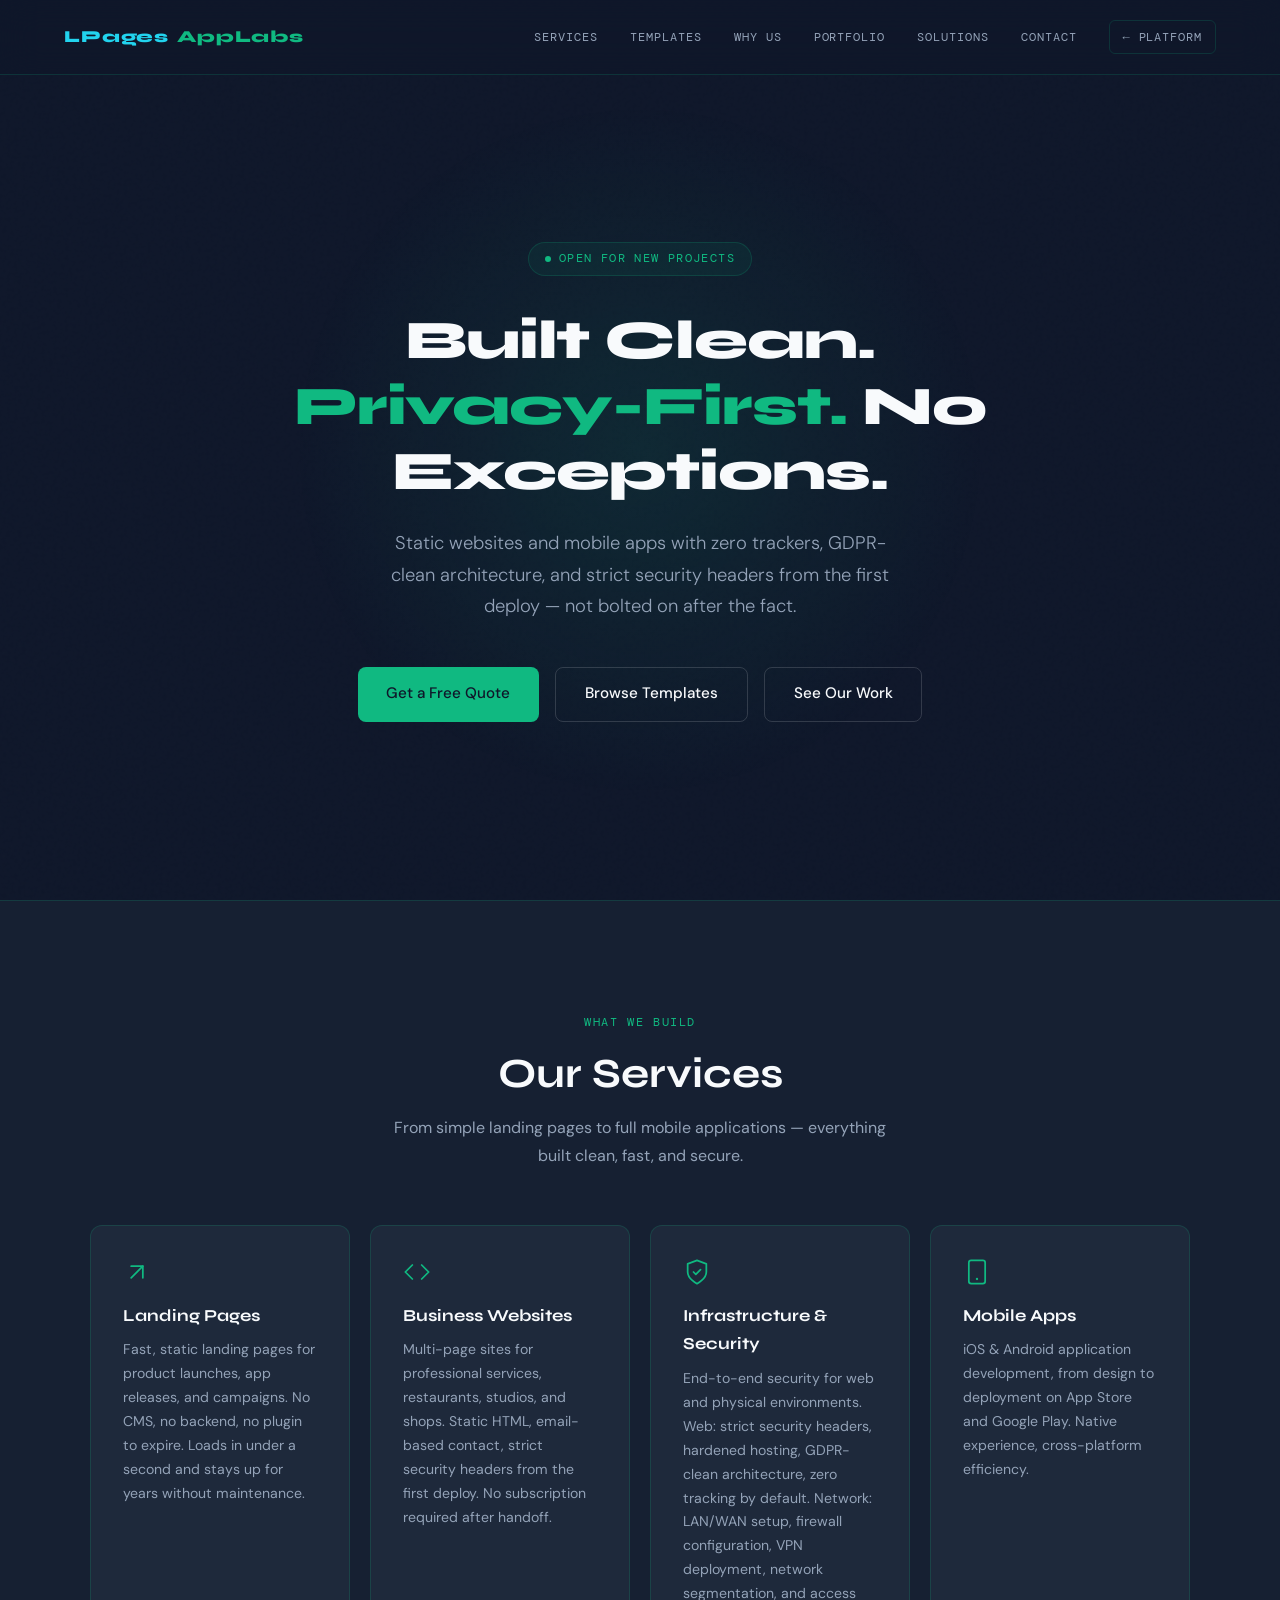
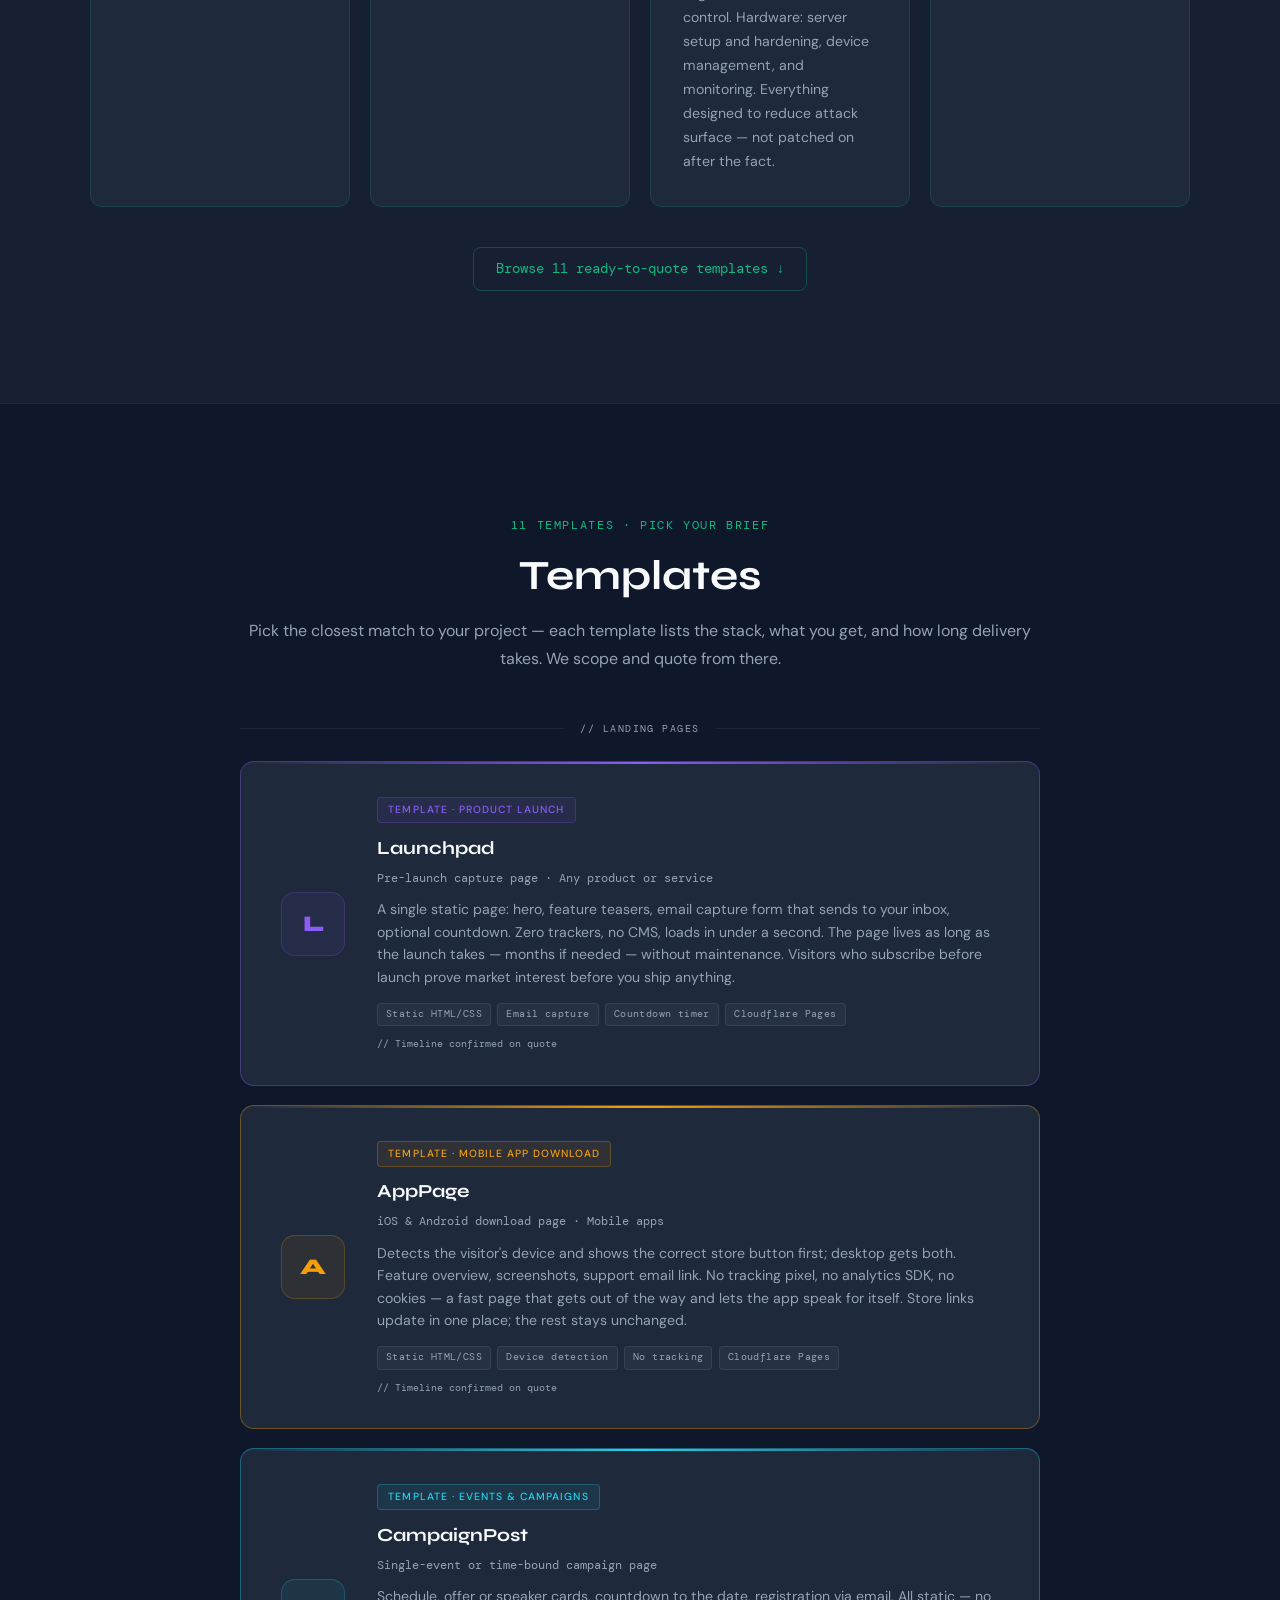
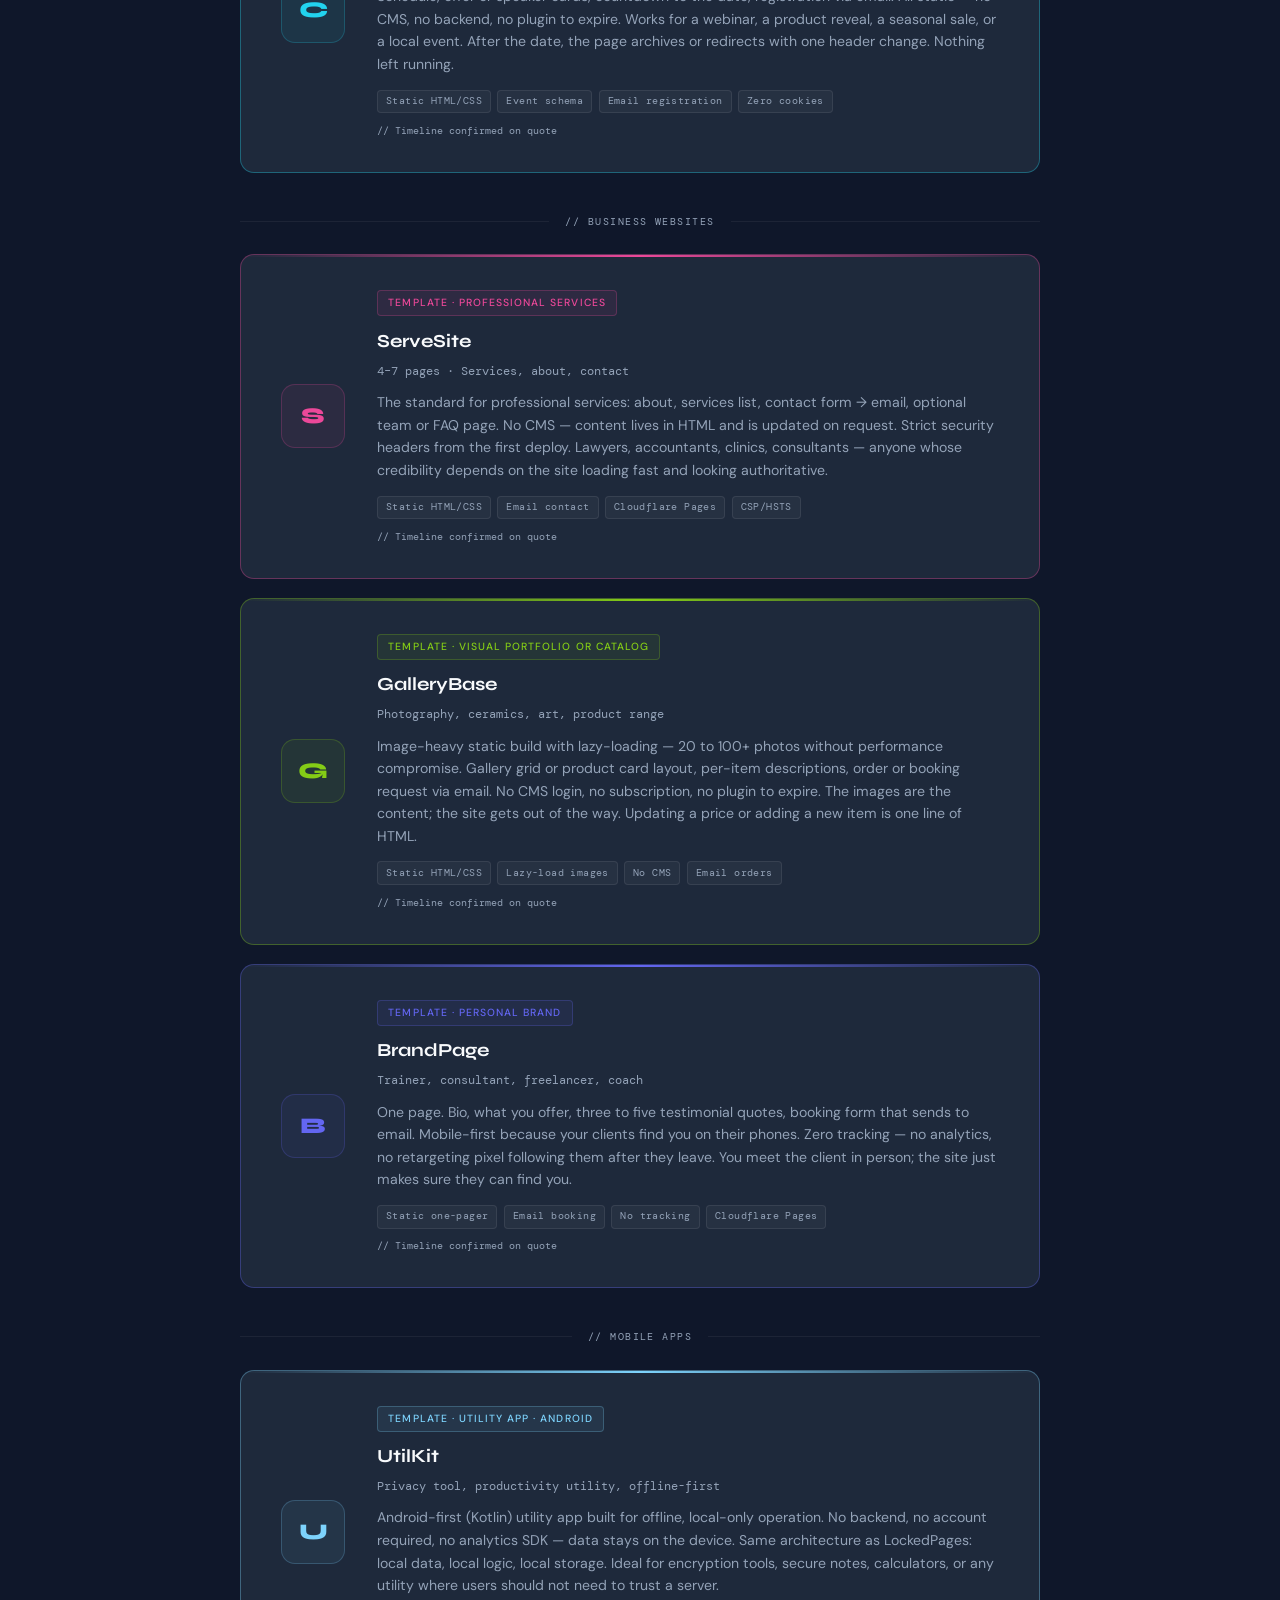
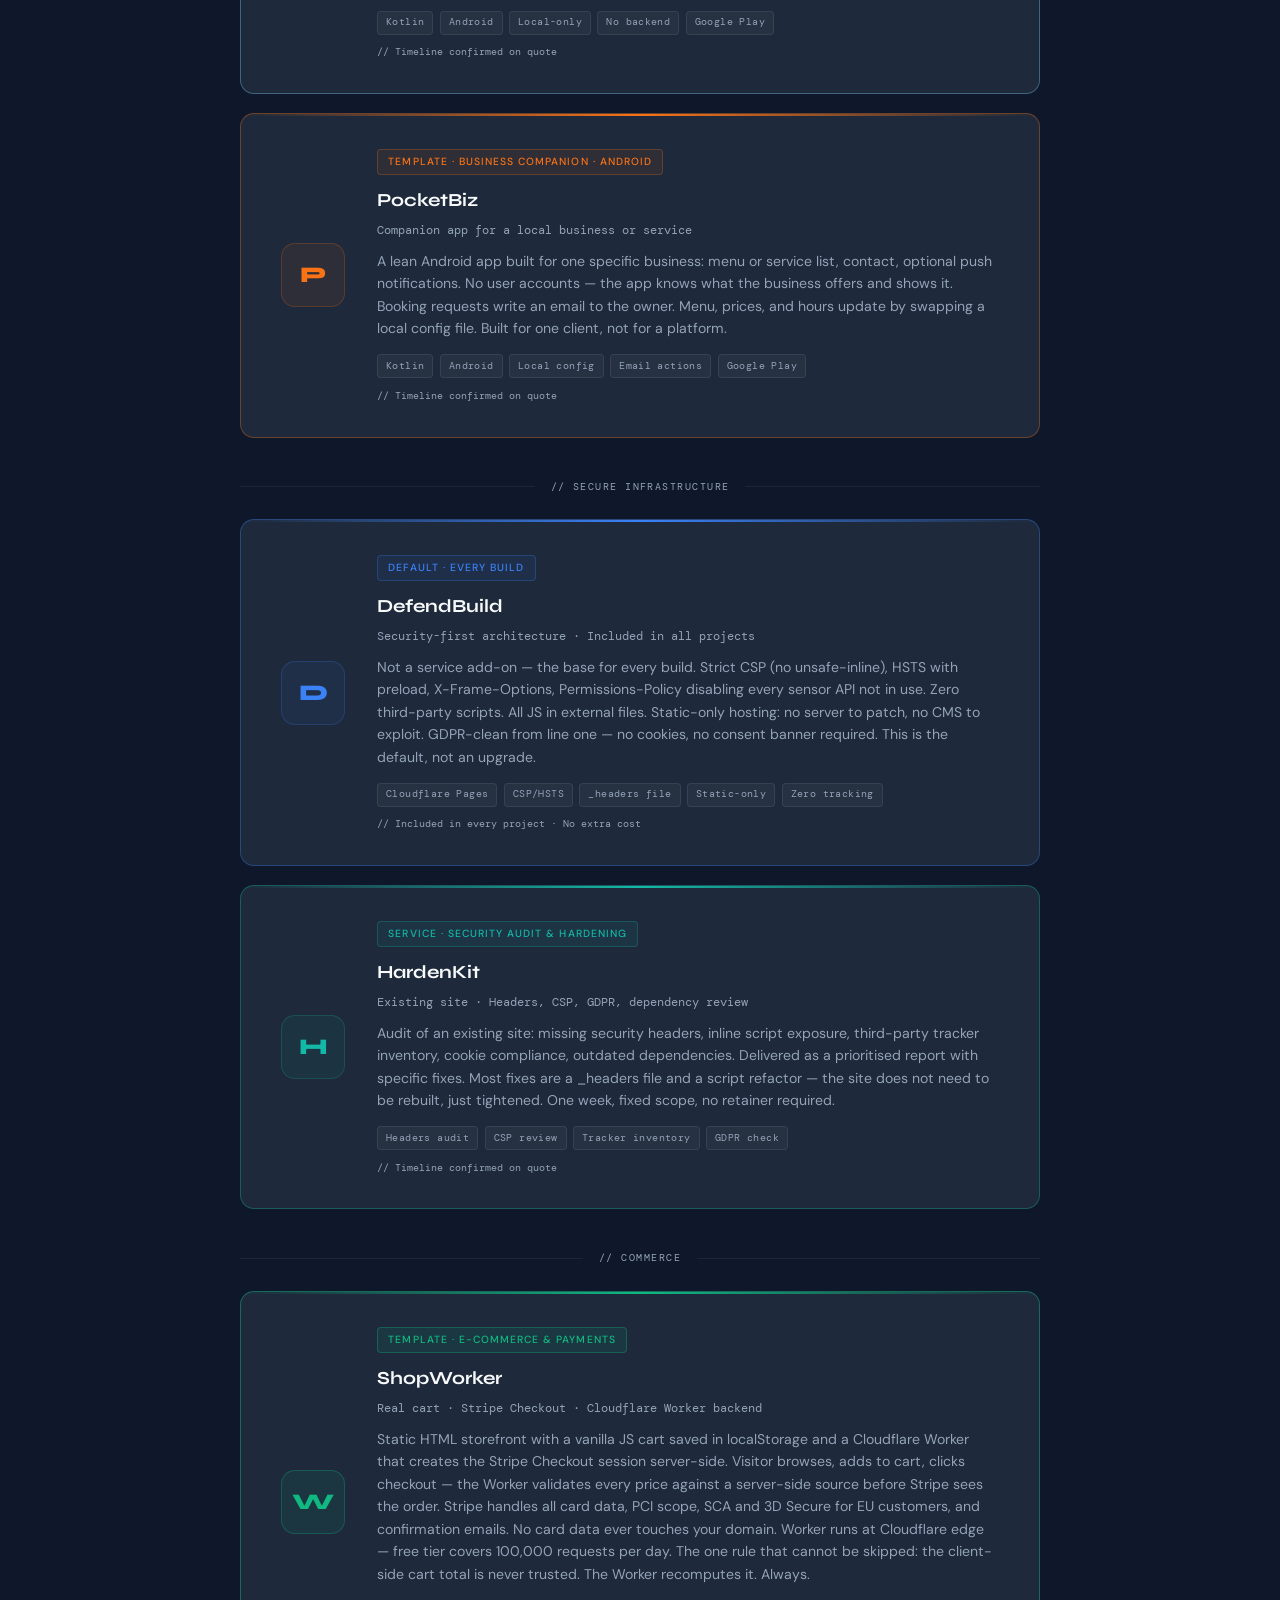
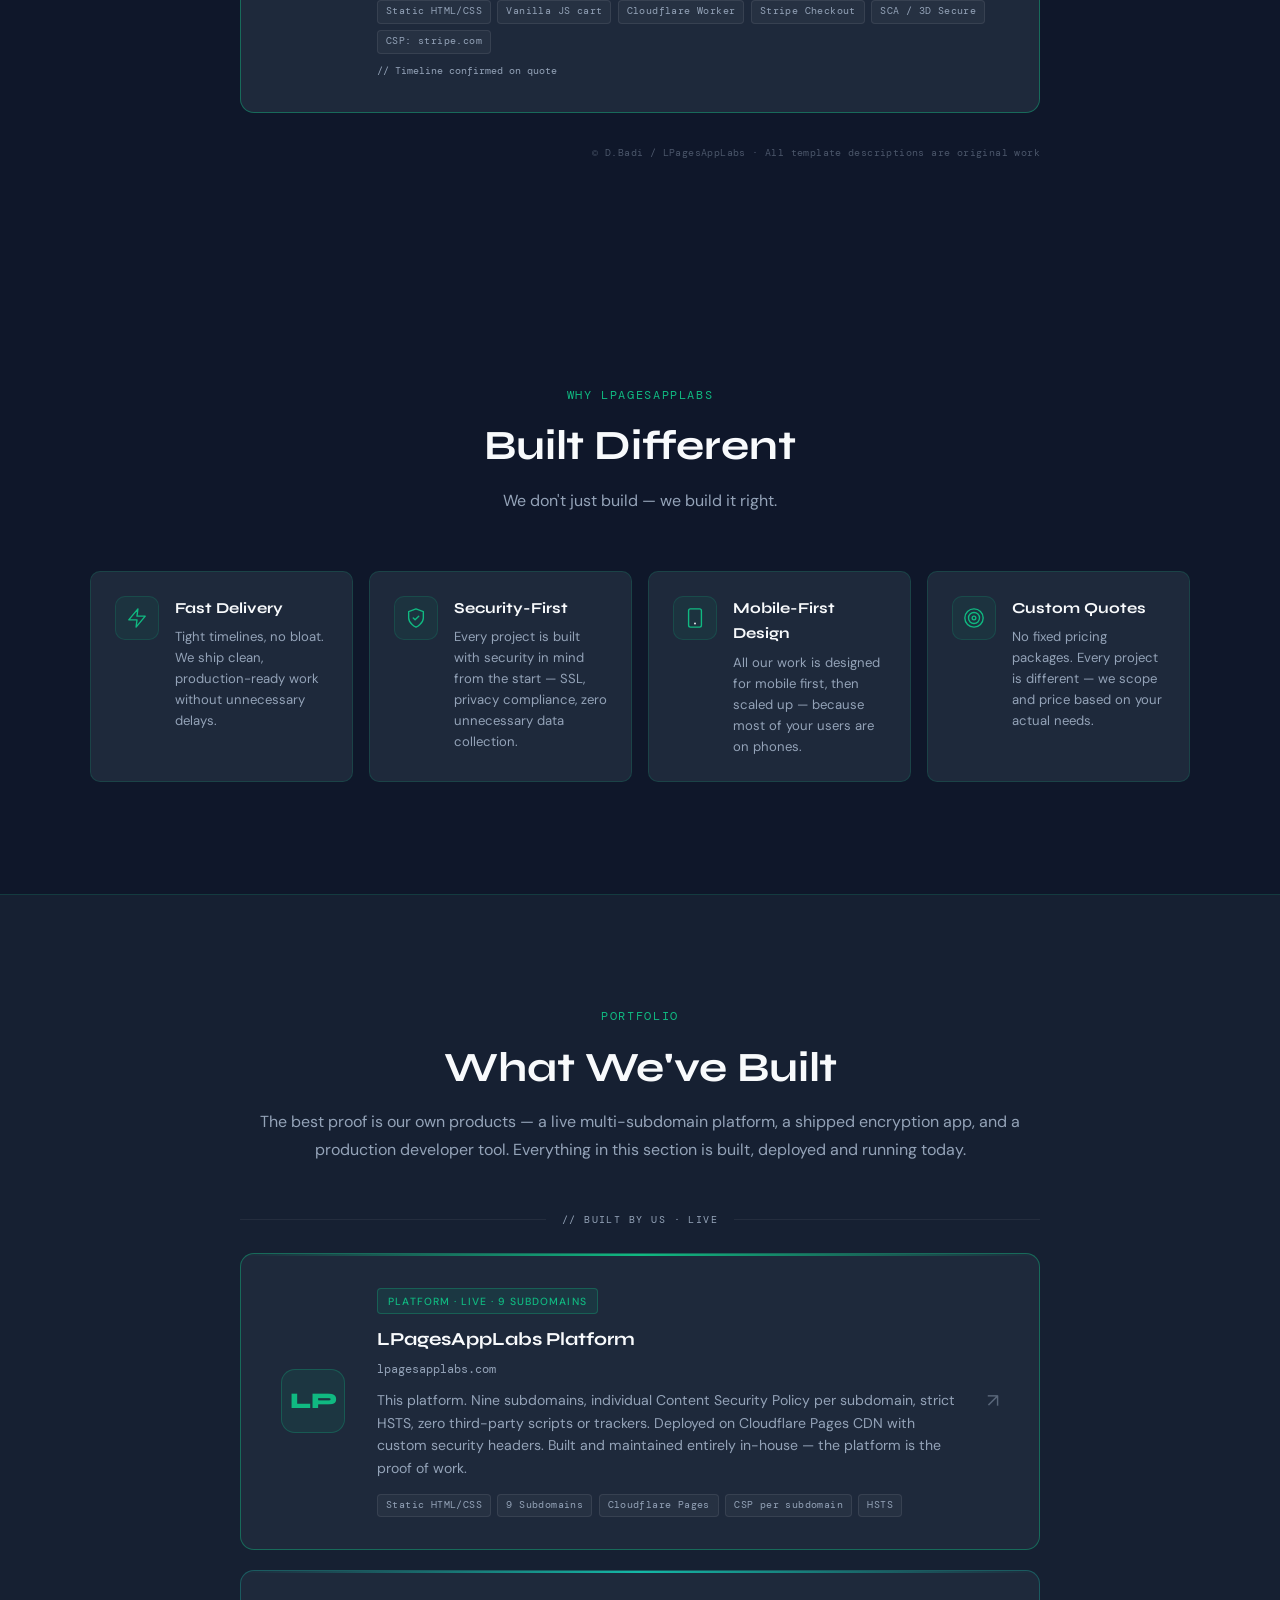
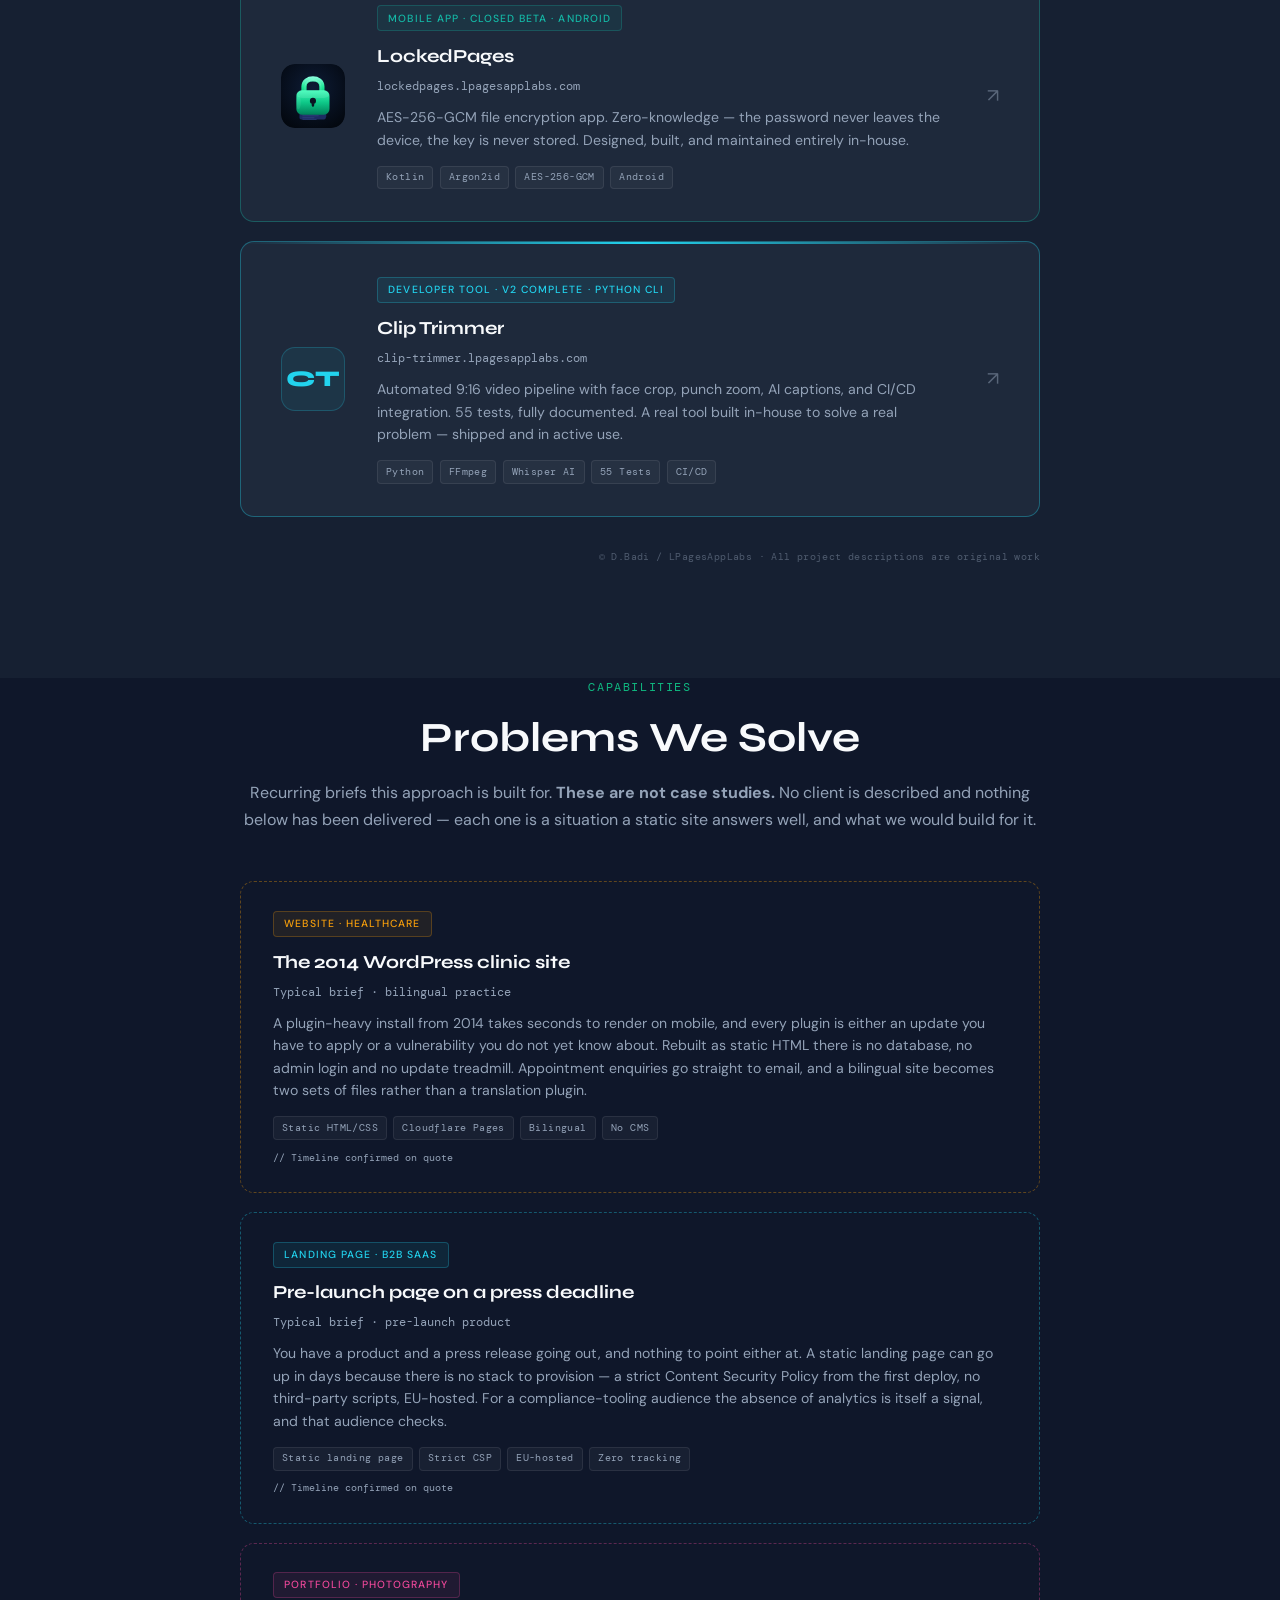
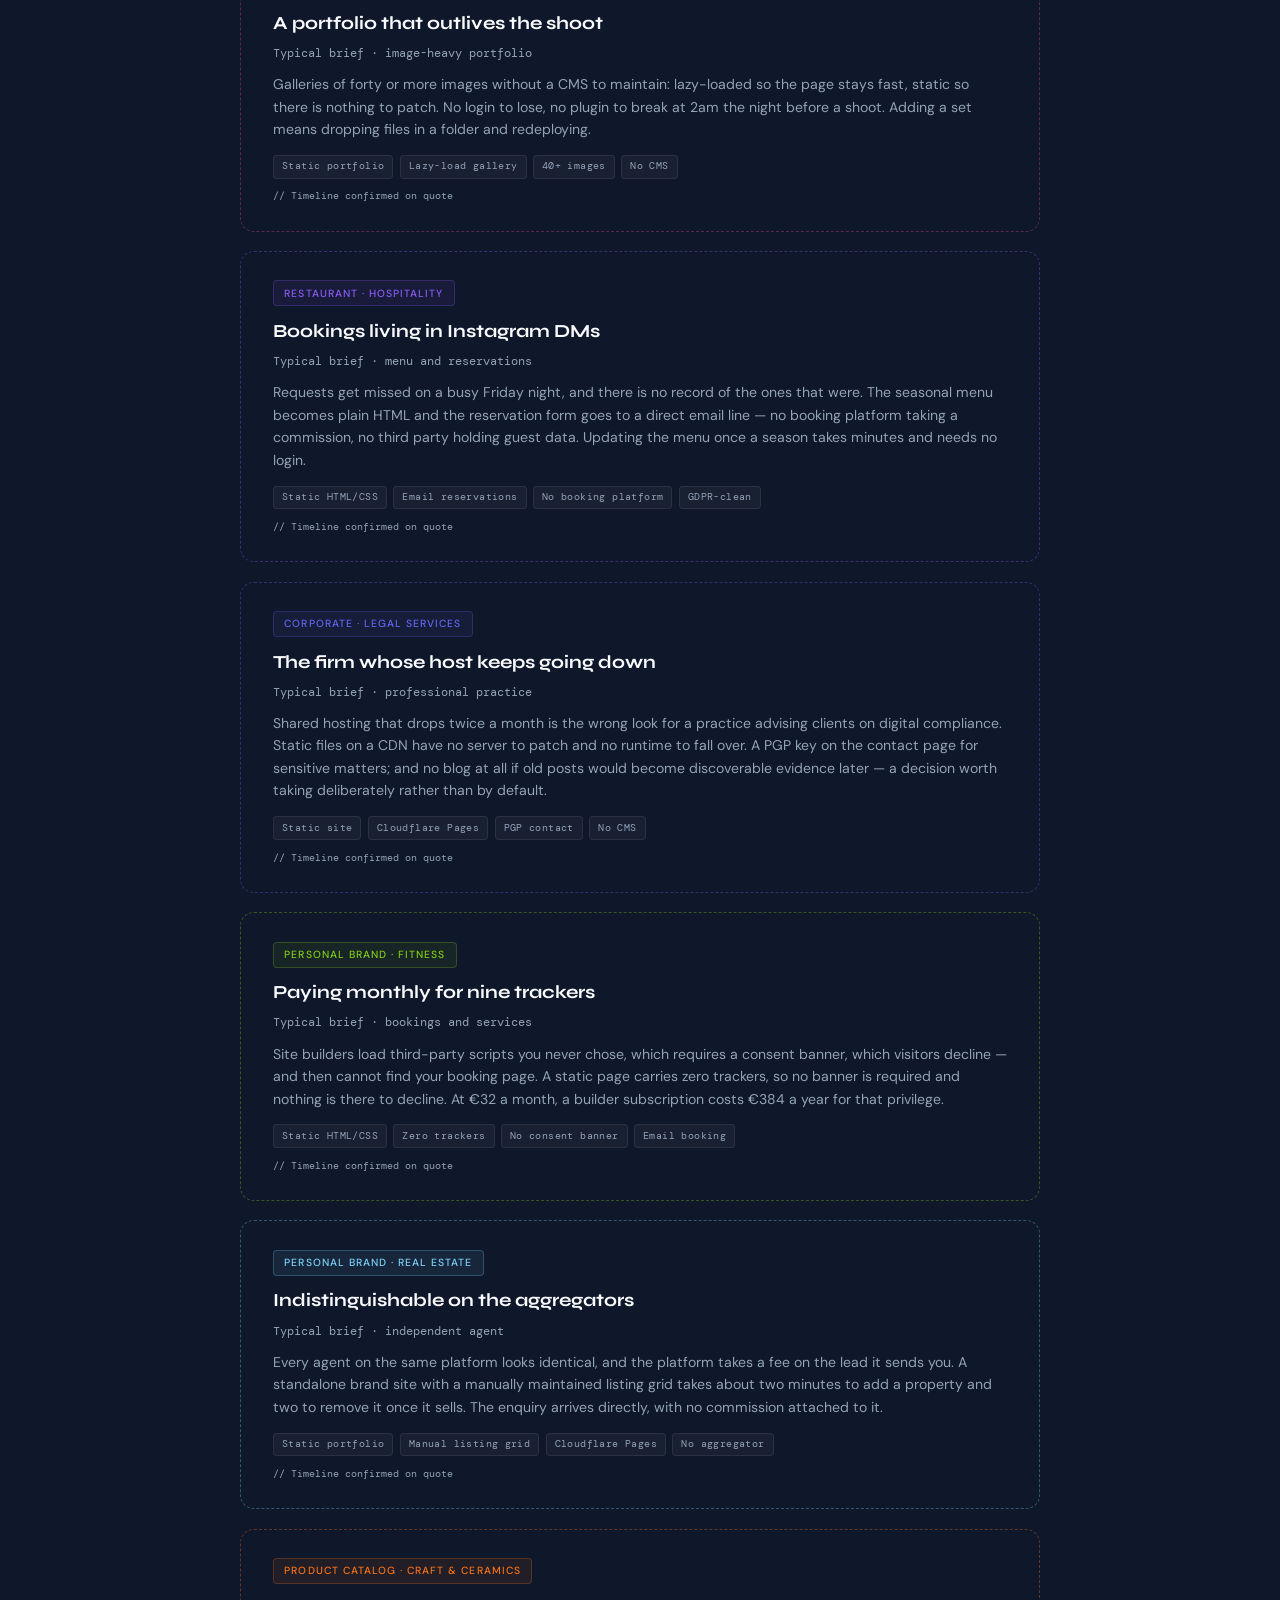
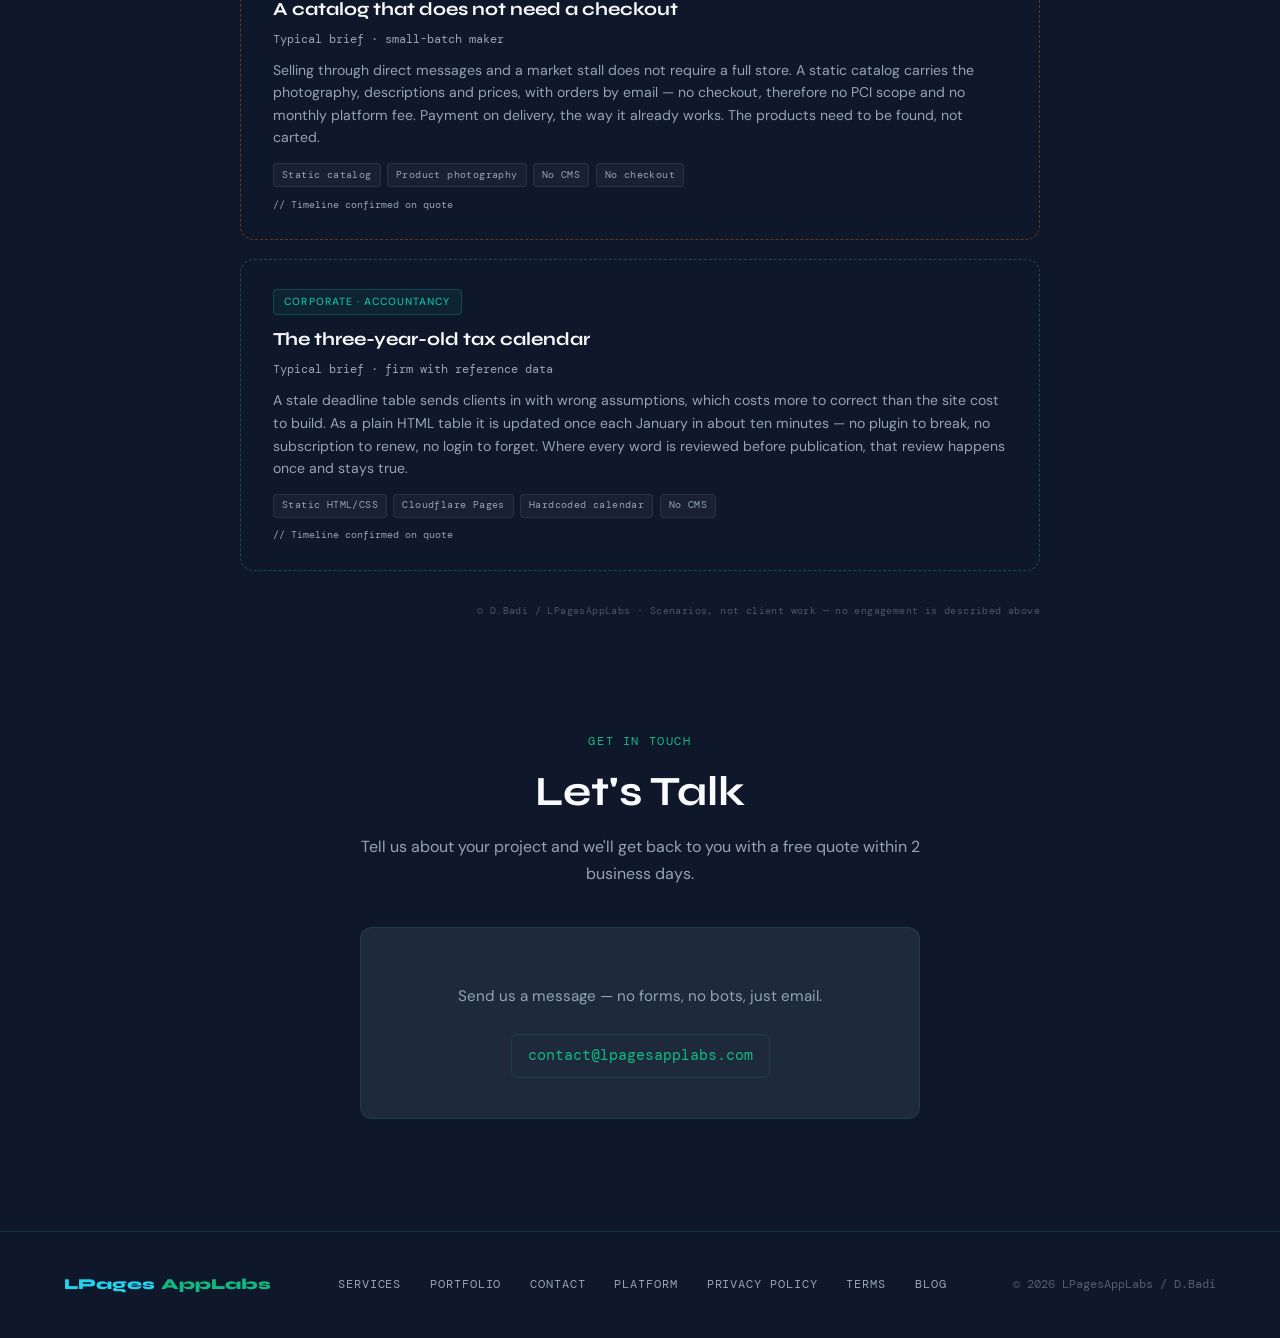
==== commit f460c42b: "Replace nine fabricated case studies with stated scenarios The portfolio section presented nine inve" ====
--- a/index.html
+++ b/index.html
@@ -60,6 +60,7 @@
     <a href="#templates">Templates</a>
     <a href="#why">Why Us</a>
     <a href="#work">Portfolio</a>
+    <a href="#solve">Solutions</a>
     <a href="#contact">Contact</a>
     <a href="https://lpagesapplabs.com" class="nav-platform" rel="noopener noreferrer">← Platform</a>
   </div>
@@ -72,6 +73,7 @@
   <a href="#templates">Templates</a>
   <a href="#why">Why Us</a>
   <a href="#work">Portfolio</a>
+  <a href="#solve">Solutions</a>
   <a href="#contact">Contact</a>
   <a href="https://lpagesapplabs.com" rel="noopener noreferrer">← Platform</a>
 </div>
@@ -329,7 +331,7 @@
     <div class="work-header reveal">
       <div class="section-label">Portfolio</div>
       <h2 class="section-title">What We've Built</h2>
-      <p>The best proof is our own products — a live multi-subdomain platform, a shipped encryption app, and a production developer tool. Client examples follow, showing the types of problems we solve for others.</p>
+      <p>The best proof is our own products — a live multi-subdomain platform, a shipped encryption app, and a production developer tool. Everything in this section is built, deployed and running today.</p>
     </div>
 
     <div class="work-divider work-divider--major"><span class="work-divider-label">// built by us · live</span></div>
@@ -376,135 +378,138 @@
       <div class="work-arrow">↗</div>
     </a>
 
-    <div class="work-divider"><span class="work-divider-label">// client work · illustrative examples</span></div>
-
-    <div class="work-card reveal" data-accent="amber">
-      <div class="work-mono">K</div>
+    <p class="work-copyright">© D.Badi / LPagesAppLabs · All project descriptions are original work</p>
+
+  </div>
+</section>
+
+<!-- PROBLEMS WE SOLVE — scenarios, explicitly not case studies -->
+<section id="solve">
+  <div class="work-inner">
+    <div class="work-header reveal">
+      <div class="section-label">Capabilities</div>
+      <h2 class="section-title">Problems We Solve</h2>
+      <p>Recurring briefs this approach is built for. <strong>These are not case studies.</strong> No client is described and nothing below has been delivered — each one is a situation a static site answers well, and what we would build for it.</p>
+    </div>
+
+    <div class="work-card work-card--scenario reveal" data-accent="amber">
       <div class="work-info">
         <div class="work-tag">Website · Healthcare</div>
-        <div class="work-name">Kinetica Clinic</div>
-        <div class="work-domain">Physical therapy practice · Bilingual RO/EN</div>
-        <div class="work-desc">Replaced a 2014 WordPress install loading in 9 seconds on mobile. Rebuilt as a static site — no plugins, no database, no CMS. Appointment inquiries go straight to email. Page loads under 1 second on 4G. GDPR-clean from day one.</div>
+        <h3 class="work-name">The 2014 WordPress clinic site</h3>
+        <div class="work-domain">Typical brief · bilingual practice</div>
+        <div class="work-desc">A plugin-heavy install from 2014 takes seconds to render on mobile, and every plugin is either an update you have to apply or a vulnerability you do not yet know about. Rebuilt as static HTML there is no database, no admin login and no update treadmill. Appointment enquiries go straight to email, and a bilingual site becomes two sets of files rather than a translation plugin.</div>
         <div class="work-stack">
           <span>Static HTML/CSS</span><span>Cloudflare Pages</span><span>Bilingual</span><span>No CMS</span>
         </div>
-        <div class="work-timeline">// Delivered in 2 weeks</div>
-      </div>
-    </div>
-
-    <div class="work-card reveal work-gap" data-accent="cyan">
-      <div class="work-mono">D</div>
+        <div class="work-timeline">// Timeline confirmed on quote</div>
+      </div>
+    </div>
+
+    <div class="work-card work-card--scenario reveal work-gap" data-accent="cyan">
       <div class="work-info">
         <div class="work-tag">Landing Page · B2B SaaS</div>
-        <div class="work-name">Datalock</div>
-        <div class="work-domain">Data retention compliance tool · Pre-launch page</div>
-        <div class="work-desc">The client had a product but no web presence, and a press release going out in 10 days. Tight CSP from the start, zero third-party scripts, EU-hosted. Shipped in 8 days. No analytics added — their target market notices that kind of thing.</div>
+        <h3 class="work-name">Pre-launch page on a press deadline</h3>
+        <div class="work-domain">Typical brief · pre-launch product</div>
+        <div class="work-desc">You have a product and a press release going out, and nothing to point either at. A static landing page can go up in days because there is no stack to provision — a strict Content Security Policy from the first deploy, no third-party scripts, EU-hosted. For a compliance-tooling audience the absence of analytics is itself a signal, and that audience checks.</div>
         <div class="work-stack">
           <span>Static landing page</span><span>Strict CSP</span><span>EU-hosted</span><span>Zero tracking</span>
         </div>
-        <div class="work-timeline">// Delivered in 8 days</div>
-      </div>
-    </div>
-
-    <div class="work-card reveal work-gap" data-accent="rose">
-      <div class="work-mono">M</div>
+        <div class="work-timeline">// Timeline confirmed on quote</div>
+      </div>
+    </div>
+
+    <div class="work-card work-card--scenario reveal work-gap" data-accent="rose">
       <div class="work-info">
         <div class="work-tag">Portfolio · Photography</div>
-        <div class="work-name">Studio Mara</div>
-        <div class="work-domain">Wedding &amp; portrait photography · Portfolio site</div>
-        <div class="work-desc">A photographer losing bookings because their competitors had better online presence. Needed a gallery for 40+ photos without a CMS to maintain. Static site, lazy-loading images, contact section. Nothing to hack, nothing to update, nothing to break at 2am before a shoot.</div>
-        <div class="work-stack">
-          <span>Static portfolio</span><span>Lazy-load gallery</span><span>40+ photos</span><span>No CMS</span>
-        </div>
-        <div class="work-timeline">// Delivered in 10 days</div>
-      </div>
-    </div>
-
-    <div class="work-card reveal work-gap" data-accent="violet">
-      <div class="work-mono">L</div>
+        <h3 class="work-name">A portfolio that outlives the shoot</h3>
+        <div class="work-domain">Typical brief · image-heavy portfolio</div>
+        <div class="work-desc">Galleries of forty or more images without a CMS to maintain: lazy-loaded so the page stays fast, static so there is nothing to patch. No login to lose, no plugin to break at 2am the night before a shoot. Adding a set means dropping files in a folder and redeploying.</div>
+        <div class="work-stack">
+          <span>Static portfolio</span><span>Lazy-load gallery</span><span>40+ images</span><span>No CMS</span>
+        </div>
+        <div class="work-timeline">// Timeline confirmed on quote</div>
+      </div>
+    </div>
+
+    <div class="work-card work-card--scenario reveal work-gap" data-accent="violet">
       <div class="work-info">
         <div class="work-tag">Restaurant · Hospitality</div>
-        <div class="work-name">Laurus Bistro</div>
-        <div class="work-domain">Contemporary bistro · Menu &amp; reservations site</div>
-        <div class="work-desc">Table bookings were coming through Instagram DMs. Three requests went unread on a busy Friday night. Rebuilt as a static site: seasonal menu as plain HTML, reservation form that sends directly to email. No booking platform taking 15%, no third-party touching guest data. The owner updates the menu herself, once a season, in under five minutes.</div>
+        <h3 class="work-name">Bookings living in Instagram DMs</h3>
+        <div class="work-domain">Typical brief · menu and reservations</div>
+        <div class="work-desc">Requests get missed on a busy Friday night, and there is no record of the ones that were. The seasonal menu becomes plain HTML and the reservation form goes to a direct email line — no booking platform taking a commission, no third party holding guest data. Updating the menu once a season takes minutes and needs no login.</div>
         <div class="work-stack">
           <span>Static HTML/CSS</span><span>Email reservations</span><span>No booking platform</span><span>GDPR-clean</span>
         </div>
-        <div class="work-timeline">// Delivered in 6 days</div>
-      </div>
-    </div>
-
-    <div class="work-card reveal work-gap" data-accent="indigo">
-      <div class="work-mono">I</div>
+        <div class="work-timeline">// Timeline confirmed on quote</div>
+      </div>
+    </div>
+
+    <div class="work-card work-card--scenario reveal work-gap" data-accent="indigo">
       <div class="work-info">
         <div class="work-tag">Corporate · Legal Services</div>
-        <div class="work-name">Ionescu &amp; Asociații</div>
-        <div class="work-domain">Law firm · Professional web presence</div>
-        <div class="work-desc">Shared hosting that went down twice in one month. For a firm advising clients on digital compliance, that is the wrong look. Rebuilt as a static site: fast, no server to patch, no uptime anxiety. No blog — old posts become discoverable evidence eventually, and the partners agreed. Contact page includes a PGP key for sensitive matters. Three weeks to deliver; every sentence was reviewed individually. That is appropriate.</div>
+        <h3 class="work-name">The firm whose host keeps going down</h3>
+        <div class="work-domain">Typical brief · professional practice</div>
+        <div class="work-desc">Shared hosting that drops twice a month is the wrong look for a practice advising clients on digital compliance. Static files on a CDN have no server to patch and no runtime to fall over. A PGP key on the contact page for sensitive matters; and no blog at all if old posts would become discoverable evidence later — a decision worth taking deliberately rather than by default.</div>
         <div class="work-stack">
           <span>Static site</span><span>Cloudflare Pages</span><span>PGP contact</span><span>No CMS</span>
         </div>
-        <div class="work-timeline">// Delivered in 3 weeks</div>
-      </div>
-    </div>
-
-    <div class="work-card reveal work-gap" data-accent="lime">
-      <div class="work-mono">V</div>
+        <div class="work-timeline">// Timeline confirmed on quote</div>
+      </div>
+    </div>
+
+    <div class="work-card work-card--scenario reveal work-gap" data-accent="lime">
       <div class="work-info">
         <div class="work-tag">Personal Brand · Fitness</div>
-        <div class="work-name">Vitalis Training</div>
-        <div class="work-domain">Personal trainer · Booking &amp; services page</div>
-        <div class="work-desc">Was paying €32/month for a site builder that loaded nine trackers without asking. Clients in Germany kept declining the cookie banner and then could not find the booking page. Replaced with a static page — zero trackers, zero consent banner required, zero CMS. Booking comes through a direct email link. Saves €384 a year. A coach who cares about their clients' physical health should probably care about their digital health too.</div>
+        <h3 class="work-name">Paying monthly for nine trackers</h3>
+        <div class="work-domain">Typical brief · bookings and services</div>
+        <div class="work-desc">Site builders load third-party scripts you never chose, which requires a consent banner, which visitors decline — and then cannot find your booking page. A static page carries zero trackers, so no banner is required and nothing is there to decline. At €32 a month, a builder subscription costs €384 a year for that privilege.</div>
         <div class="work-stack">
           <span>Static HTML/CSS</span><span>Zero trackers</span><span>No consent banner</span><span>Email booking</span>
         </div>
-        <div class="work-timeline">// Delivered in 5 days</div>
-      </div>
-    </div>
-
-    <div class="work-card reveal work-gap" data-accent="sky">
-      <div class="work-mono">C</div>
+        <div class="work-timeline">// Timeline confirmed on quote</div>
+      </div>
+    </div>
+
+    <div class="work-card work-card--scenario reveal work-gap" data-accent="sky">
       <div class="work-info">
         <div class="work-tag">Personal Brand · Real Estate</div>
-        <div class="work-name">Casa Directa</div>
-        <div class="work-domain">Independent real estate agent · Personal brand site</div>
-        <div class="work-desc">Three aggregator listings, zero differentiation. Every other agent on the same platforms looked identical. Built a standalone personal brand site with a manually-maintained property grid — two minutes to add a listing, two minutes to remove it when it sells. No platform fee on the lead. The first direct inquiry arrived four days after launch, from a search result, not a referral.</div>
+        <h3 class="work-name">Indistinguishable on the aggregators</h3>
+        <div class="work-domain">Typical brief · independent agent</div>
+        <div class="work-desc">Every agent on the same platform looks identical, and the platform takes a fee on the lead it sends you. A standalone brand site with a manually maintained listing grid takes about two minutes to add a property and two to remove it once it sells. The enquiry arrives directly, with no commission attached to it.</div>
         <div class="work-stack">
           <span>Static portfolio</span><span>Manual listing grid</span><span>Cloudflare Pages</span><span>No aggregator</span>
         </div>
-        <div class="work-timeline">// Delivered in 7 days</div>
-      </div>
-    </div>
-
-    <div class="work-card reveal work-gap" data-accent="orange">
-      <div class="work-mono">S</div>
+        <div class="work-timeline">// Timeline confirmed on quote</div>
+      </div>
+    </div>
+
+    <div class="work-card work-card--scenario reveal work-gap" data-accent="orange">
       <div class="work-info">
         <div class="work-tag">Product Catalog · Craft &amp; Ceramics</div>
-        <div class="work-name">Atelier Sima</div>
-        <div class="work-domain">Ceramics studio · Static product catalog</div>
-        <div class="work-desc">Selling through Instagram DMs and a Sunday market stall. Shopify quoted €70/month plus transaction fees. Built a static catalog instead — full product photography, descriptions, prices, order by email. No checkout, no PCI scope, no subscription. Payment on delivery, the way it has always worked. The ceramics did not need a shopping cart. They needed to be found.</div>
+        <h3 class="work-name">A catalog that does not need a checkout</h3>
+        <div class="work-domain">Typical brief · small-batch maker</div>
+        <div class="work-desc">Selling through direct messages and a market stall does not require a full store. A static catalog carries the photography, descriptions and prices, with orders by email — no checkout, therefore no PCI scope and no monthly platform fee. Payment on delivery, the way it already works. The products need to be found, not carted.</div>
         <div class="work-stack">
           <span>Static catalog</span><span>Product photography</span><span>No CMS</span><span>No checkout</span>
         </div>
-        <div class="work-timeline">// Delivered in 9 days</div>
-      </div>
-    </div>
-
-    <div class="work-card reveal work-gap" data-accent="blue">
-      <div class="work-mono">F</div>
+        <div class="work-timeline">// Timeline confirmed on quote</div>
+      </div>
+    </div>
+
+    <div class="work-card work-card--scenario reveal work-gap" data-accent="teal">
       <div class="work-info">
         <div class="work-tag">Corporate · Accountancy</div>
-        <div class="work-name">Fiscalitas</div>
-        <div class="work-domain">Accounting firm · Professional site with tax calendar</div>
-        <div class="work-desc">The tax deadline calendar on their site was three years out of date. Clients were arriving with wrong assumptions. New site: clean, authoritative, no CMS. The deadline calendar is a plain HTML table — updated once in January, takes ten minutes. No plugin to break, no subscription to renew, no login to forget. Two weeks to deliver. Accountants review every word before it goes live. Good.</div>
+        <h3 class="work-name">The three-year-old tax calendar</h3>
+        <div class="work-domain">Typical brief · firm with reference data</div>
+        <div class="work-desc">A stale deadline table sends clients in with wrong assumptions, which costs more to correct than the site cost to build. As a plain HTML table it is updated once each January in about ten minutes — no plugin to break, no subscription to renew, no login to forget. Where every word is reviewed before publication, that review happens once and stays true.</div>
         <div class="work-stack">
           <span>Static HTML/CSS</span><span>Cloudflare Pages</span><span>Hardcoded calendar</span><span>No CMS</span>
         </div>
-        <div class="work-timeline">// Delivered in 2 weeks</div>
-      </div>
-    </div>
-
-    <p class="work-copyright">© D.Badi / LPagesAppLabs · All case descriptions are original work</p>
+        <div class="work-timeline">// Timeline confirmed on quote</div>
+      </div>
+    </div>
+
+    <p class="work-copyright">© D.Badi / LPagesAppLabs · Scenarios, not client work — no engagement is described above</p>
 
   </div>
 </section>
--- a/styles.css
+++ b/styles.css
@@ -234,6 +234,19 @@
       font-family: 'Syne', sans-serif; font-weight: 800; font-size: 1.4rem;
       flex-shrink: 0;
     }
+    /* Scenario cards state a brief we are built for, never work delivered.
+       Deliberately unlike .work-card — no monogram, no fill, dashed edge — so a
+       reader cannot mistake one for a case study however fast they skim. */
+    .work-card.work-card--scenario {
+      background: transparent; border-style: dashed;
+      border-color: rgba(148,163,184,0.38); padding: 1.6rem 2rem;
+    }
+    .work-card.work-card--scenario::before { display: none; }
+    .work-card.work-card--scenario:hover {
+      transform: none; box-shadow: none; border-color: rgba(148,163,184,0.6);
+    }
+    .work-info h3.work-name { margin: 0 0 0.3rem; }
+
     .work-card[data-accent="amber"]::before  { background: linear-gradient(90deg, transparent, #F59E0B, transparent); }
     .work-card[data-accent="cyan"]::before   { background: linear-gradient(90deg, transparent, #22D3EE, transparent); }
     .work-card[data-accent="rose"]::before   { background: linear-gradient(90deg, transparent, #EC4899, transparent); }
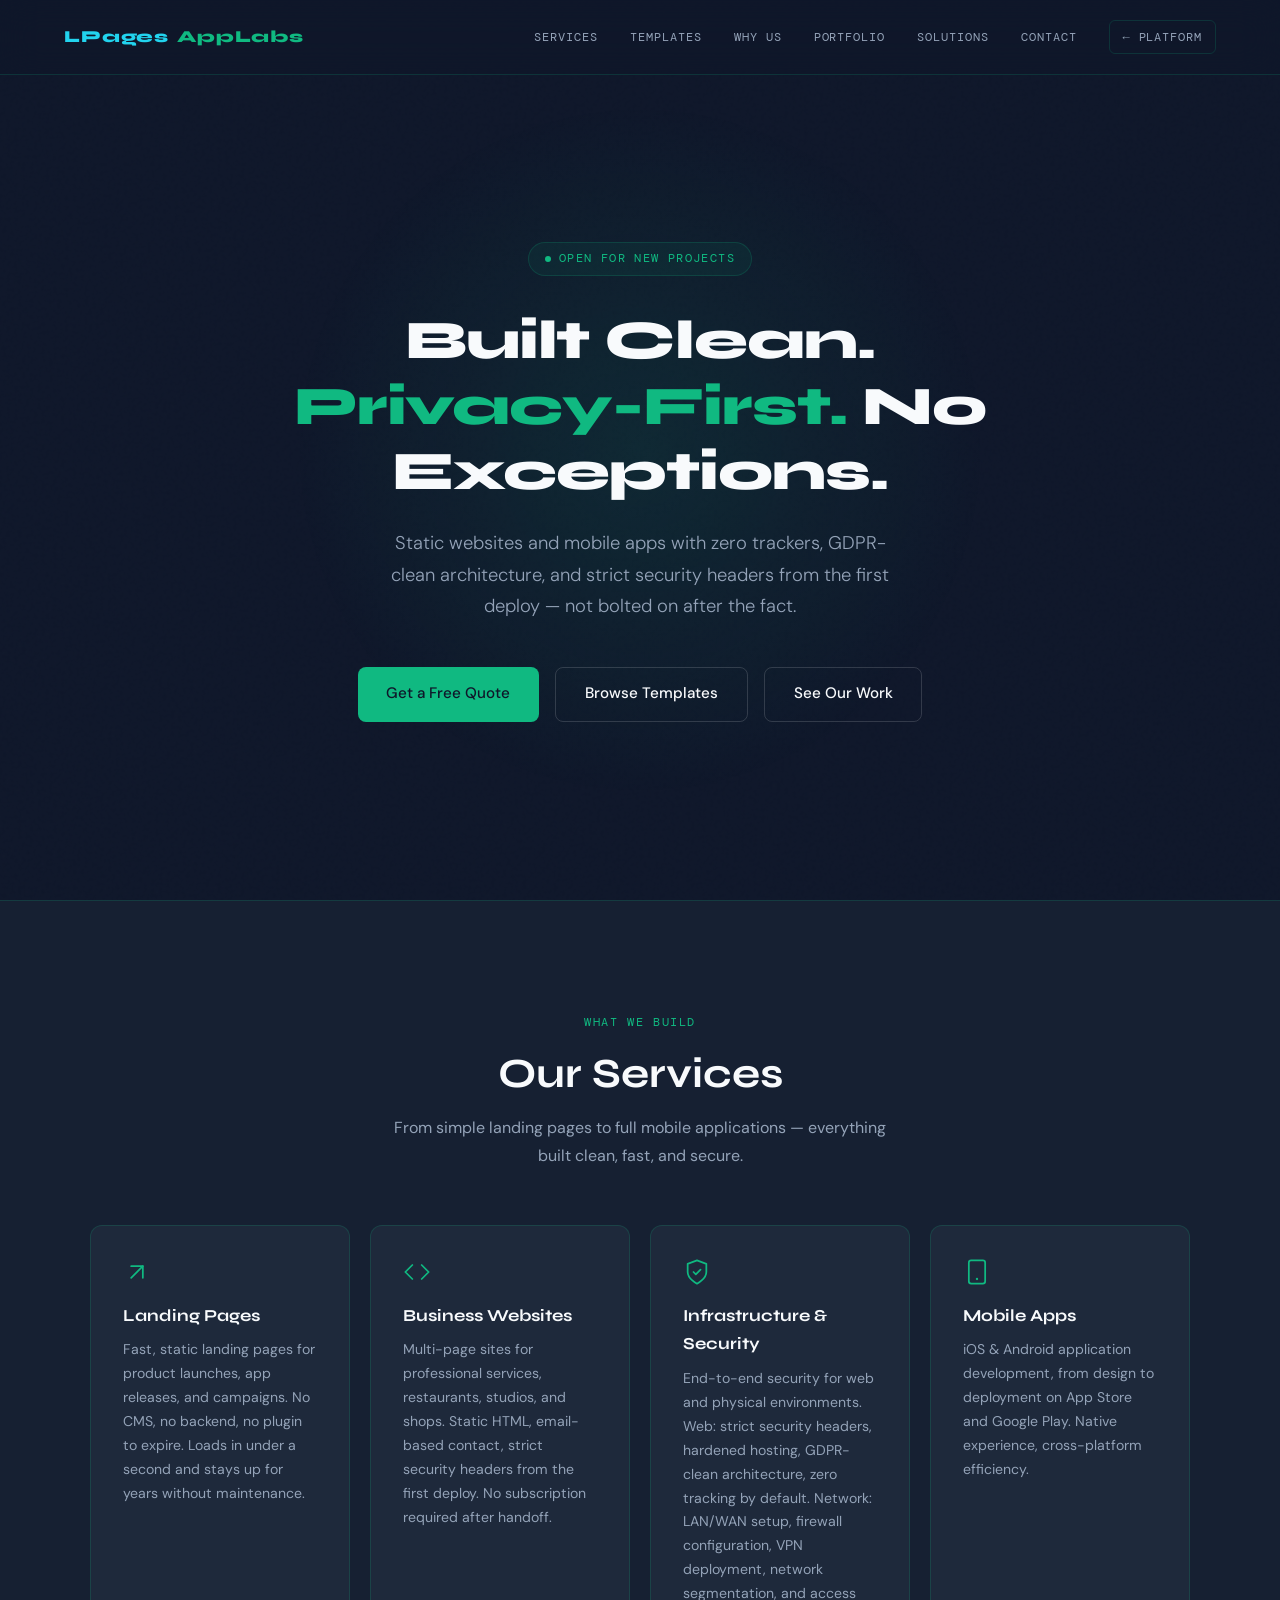
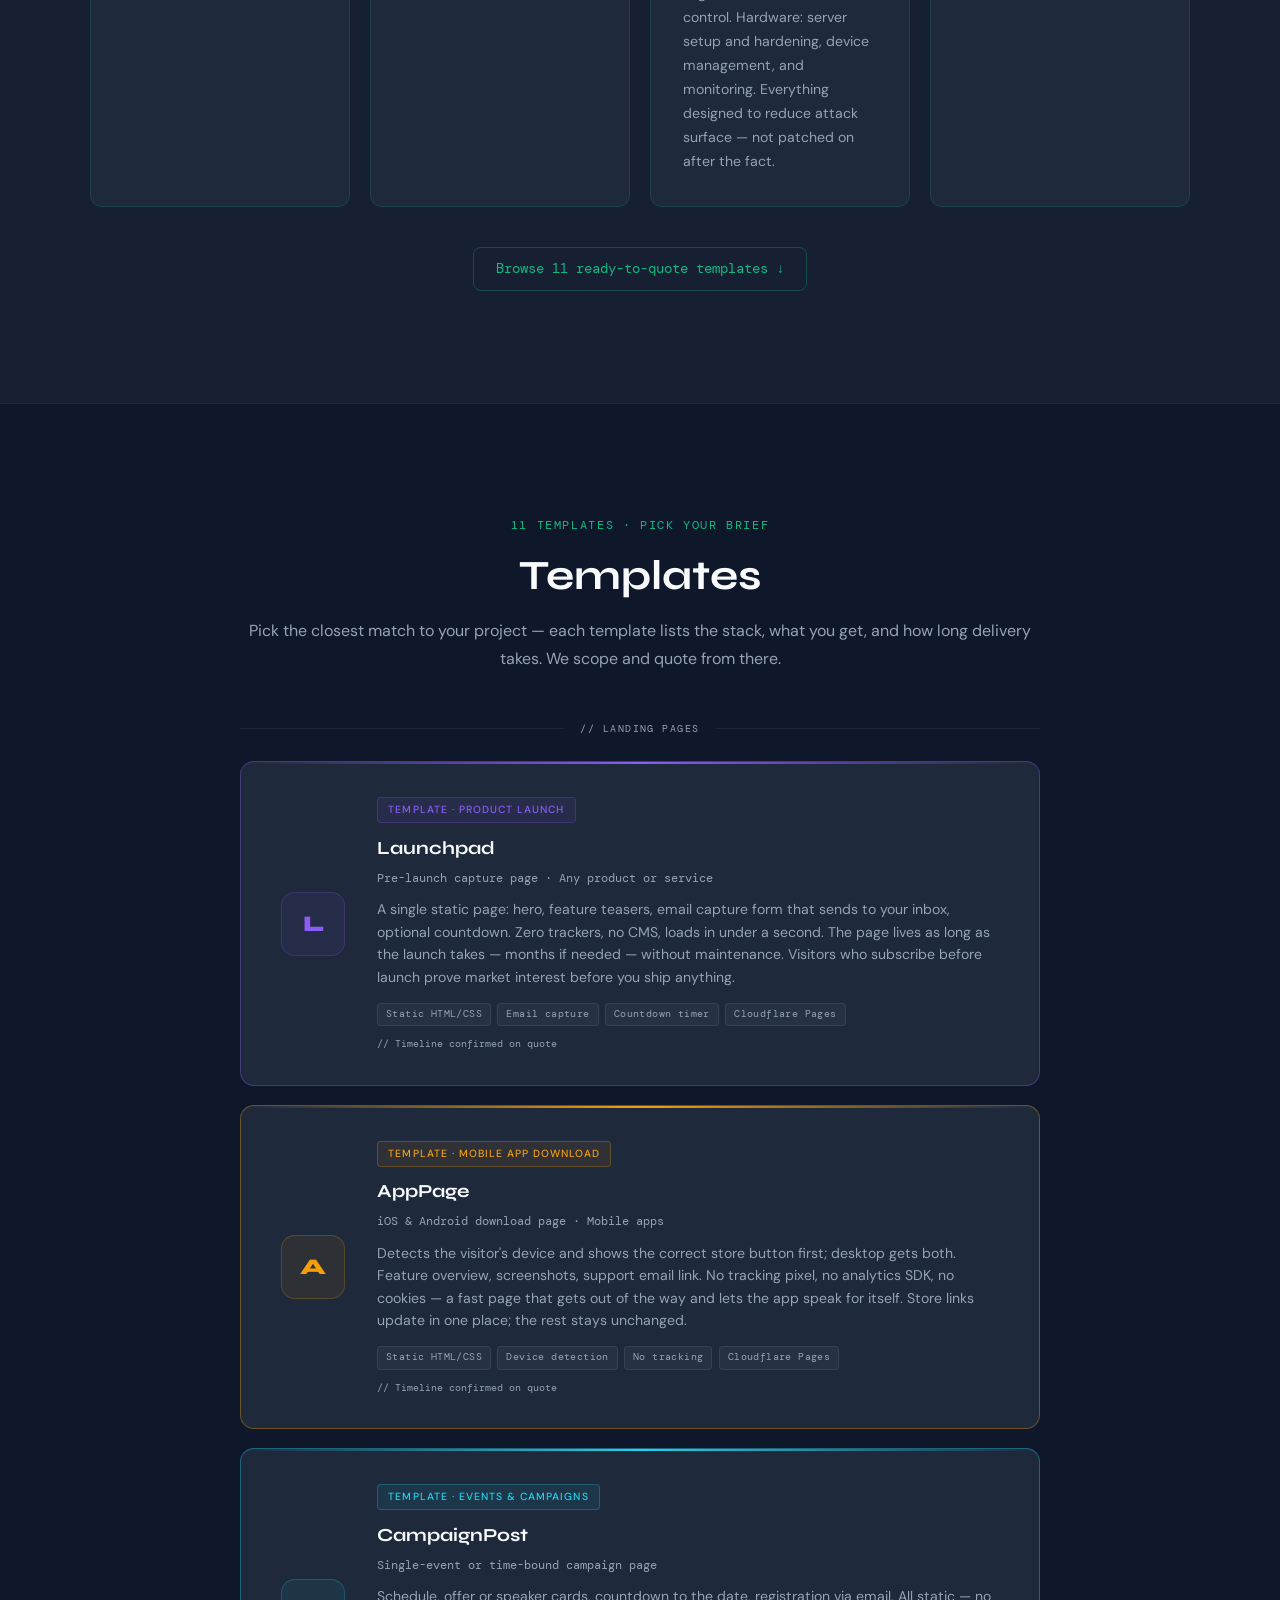
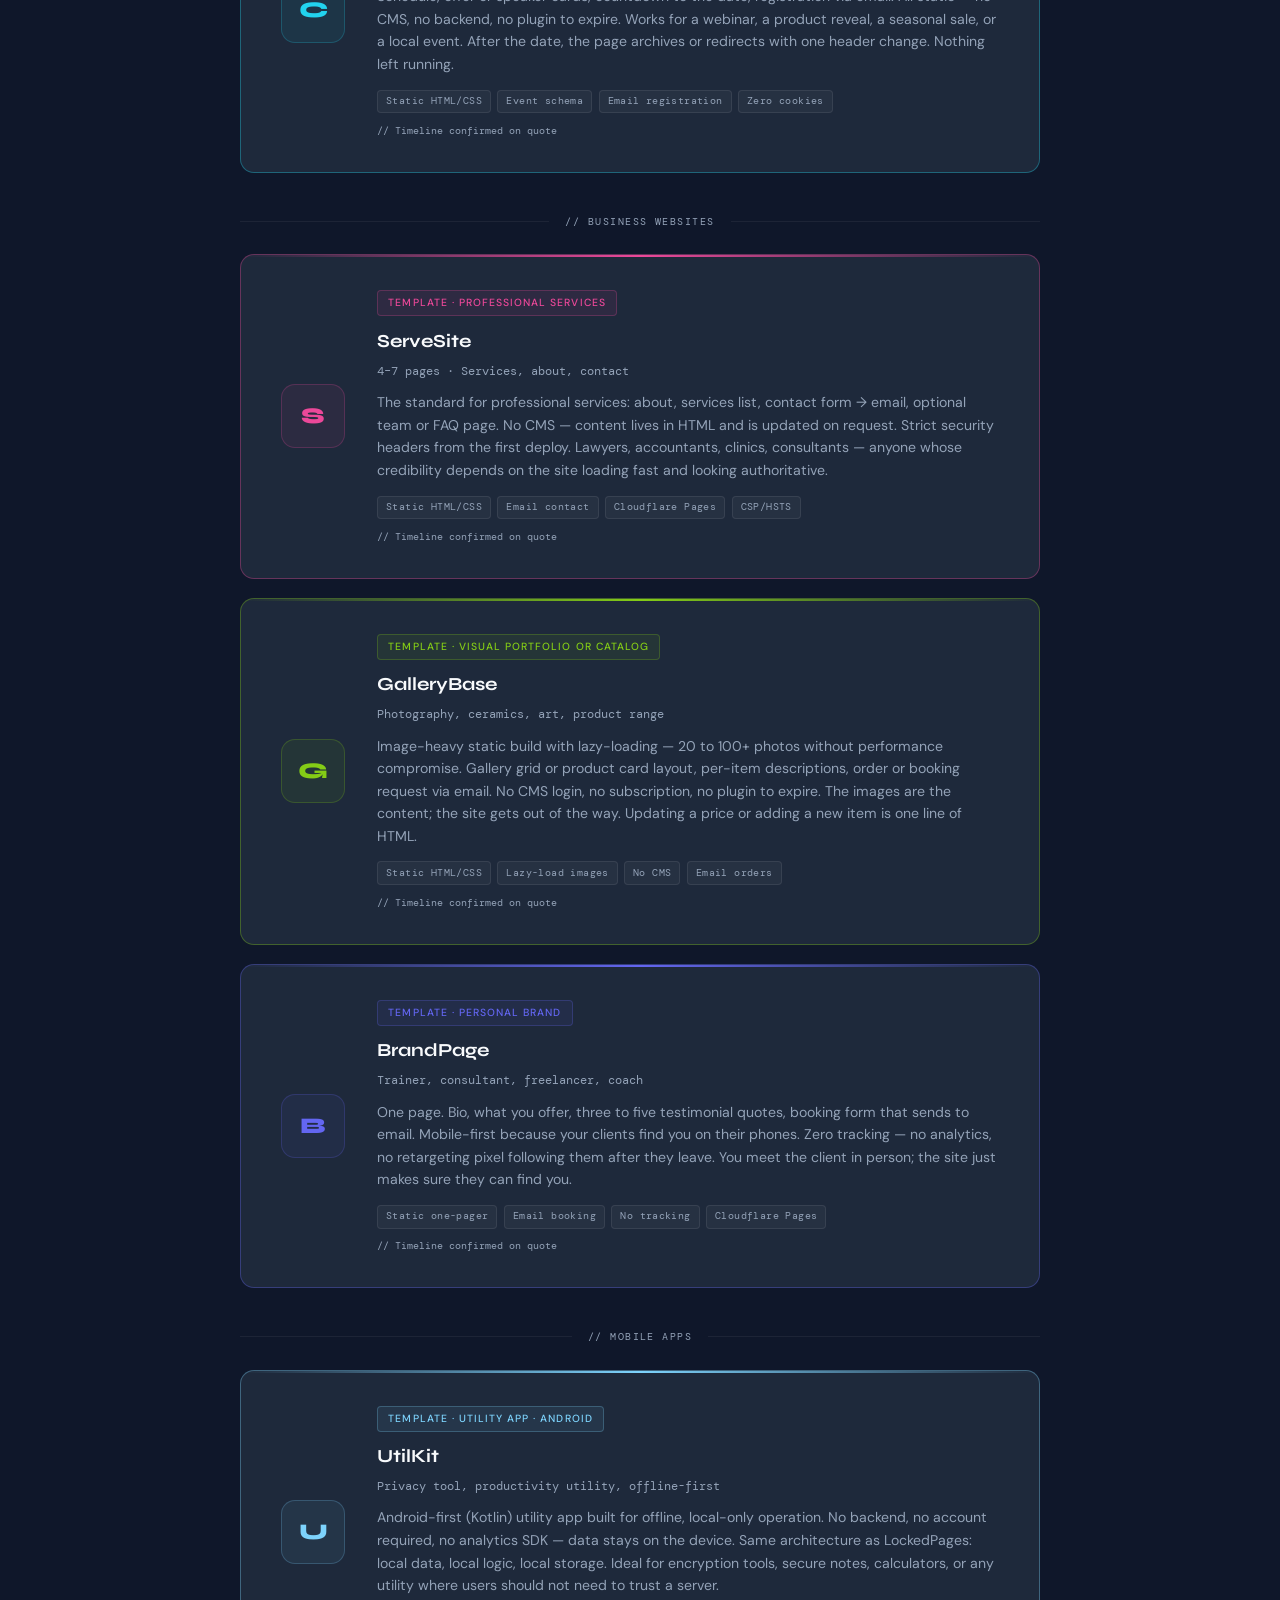
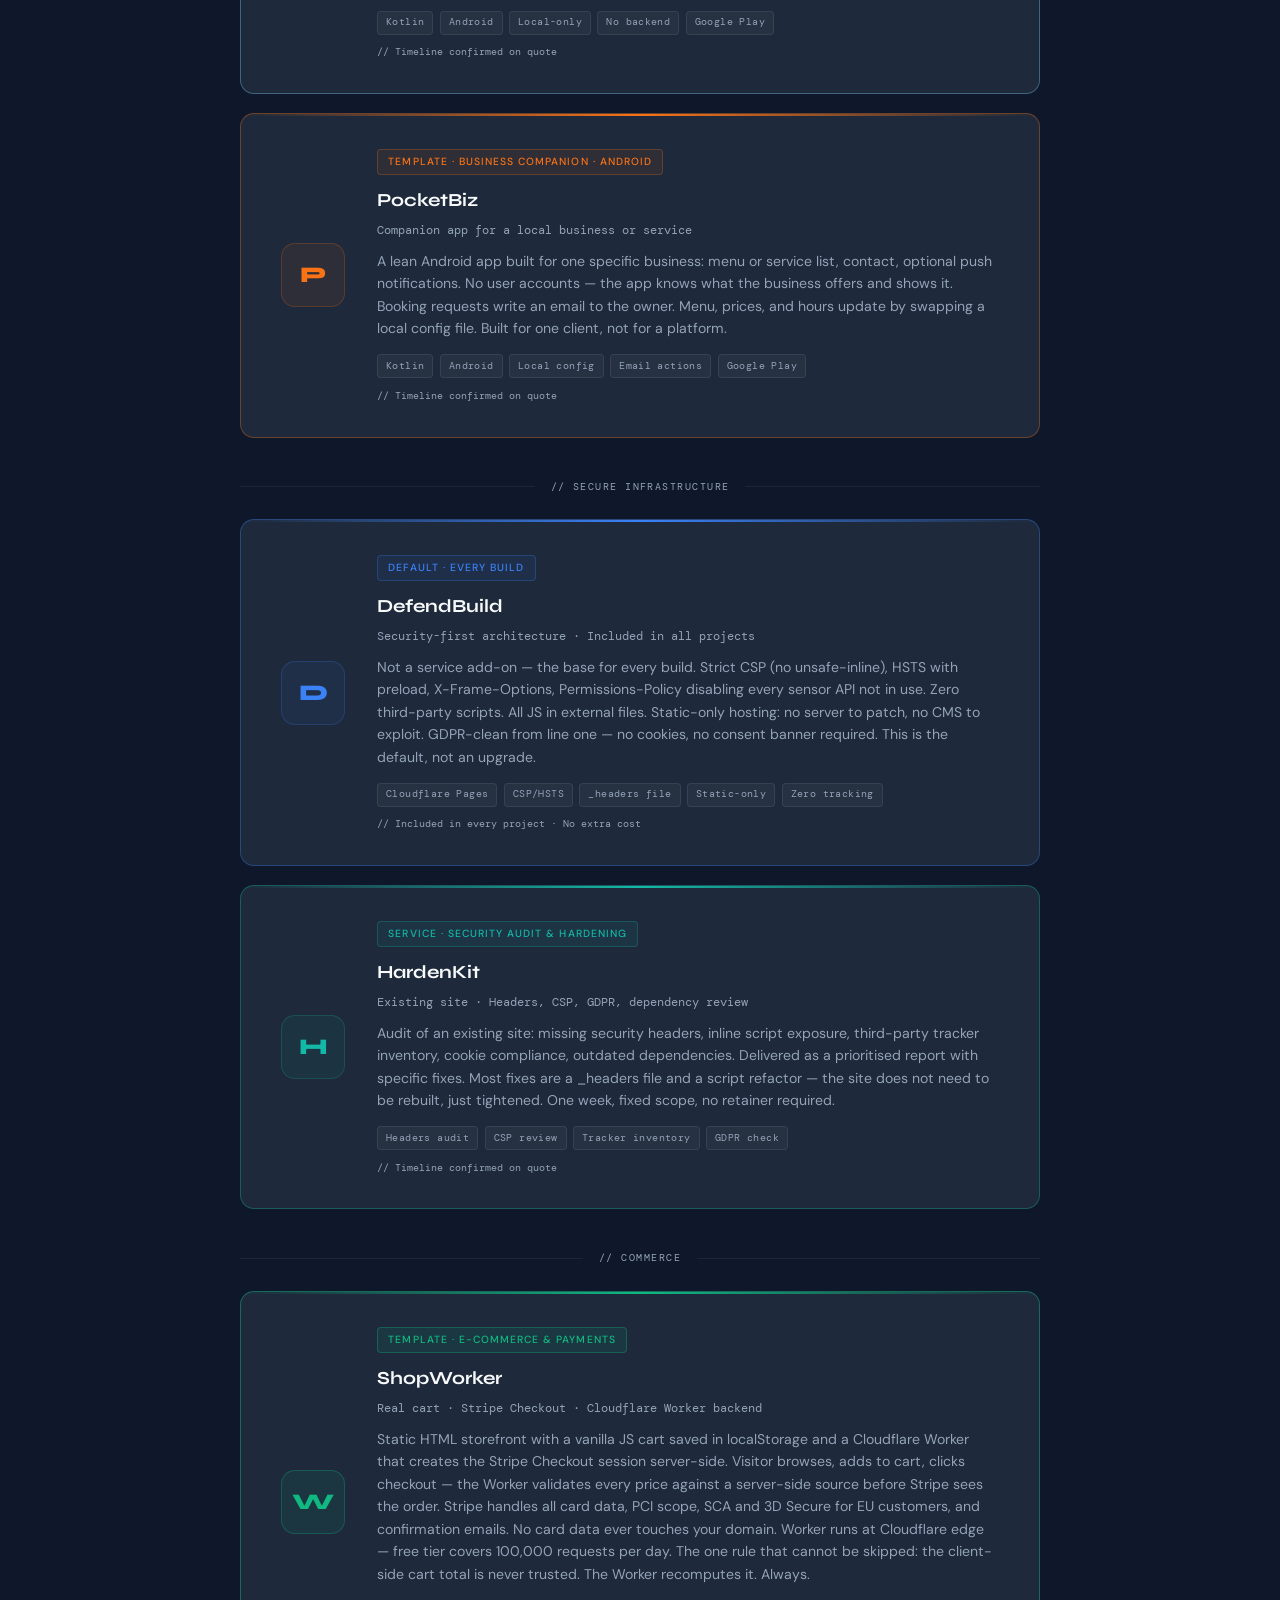
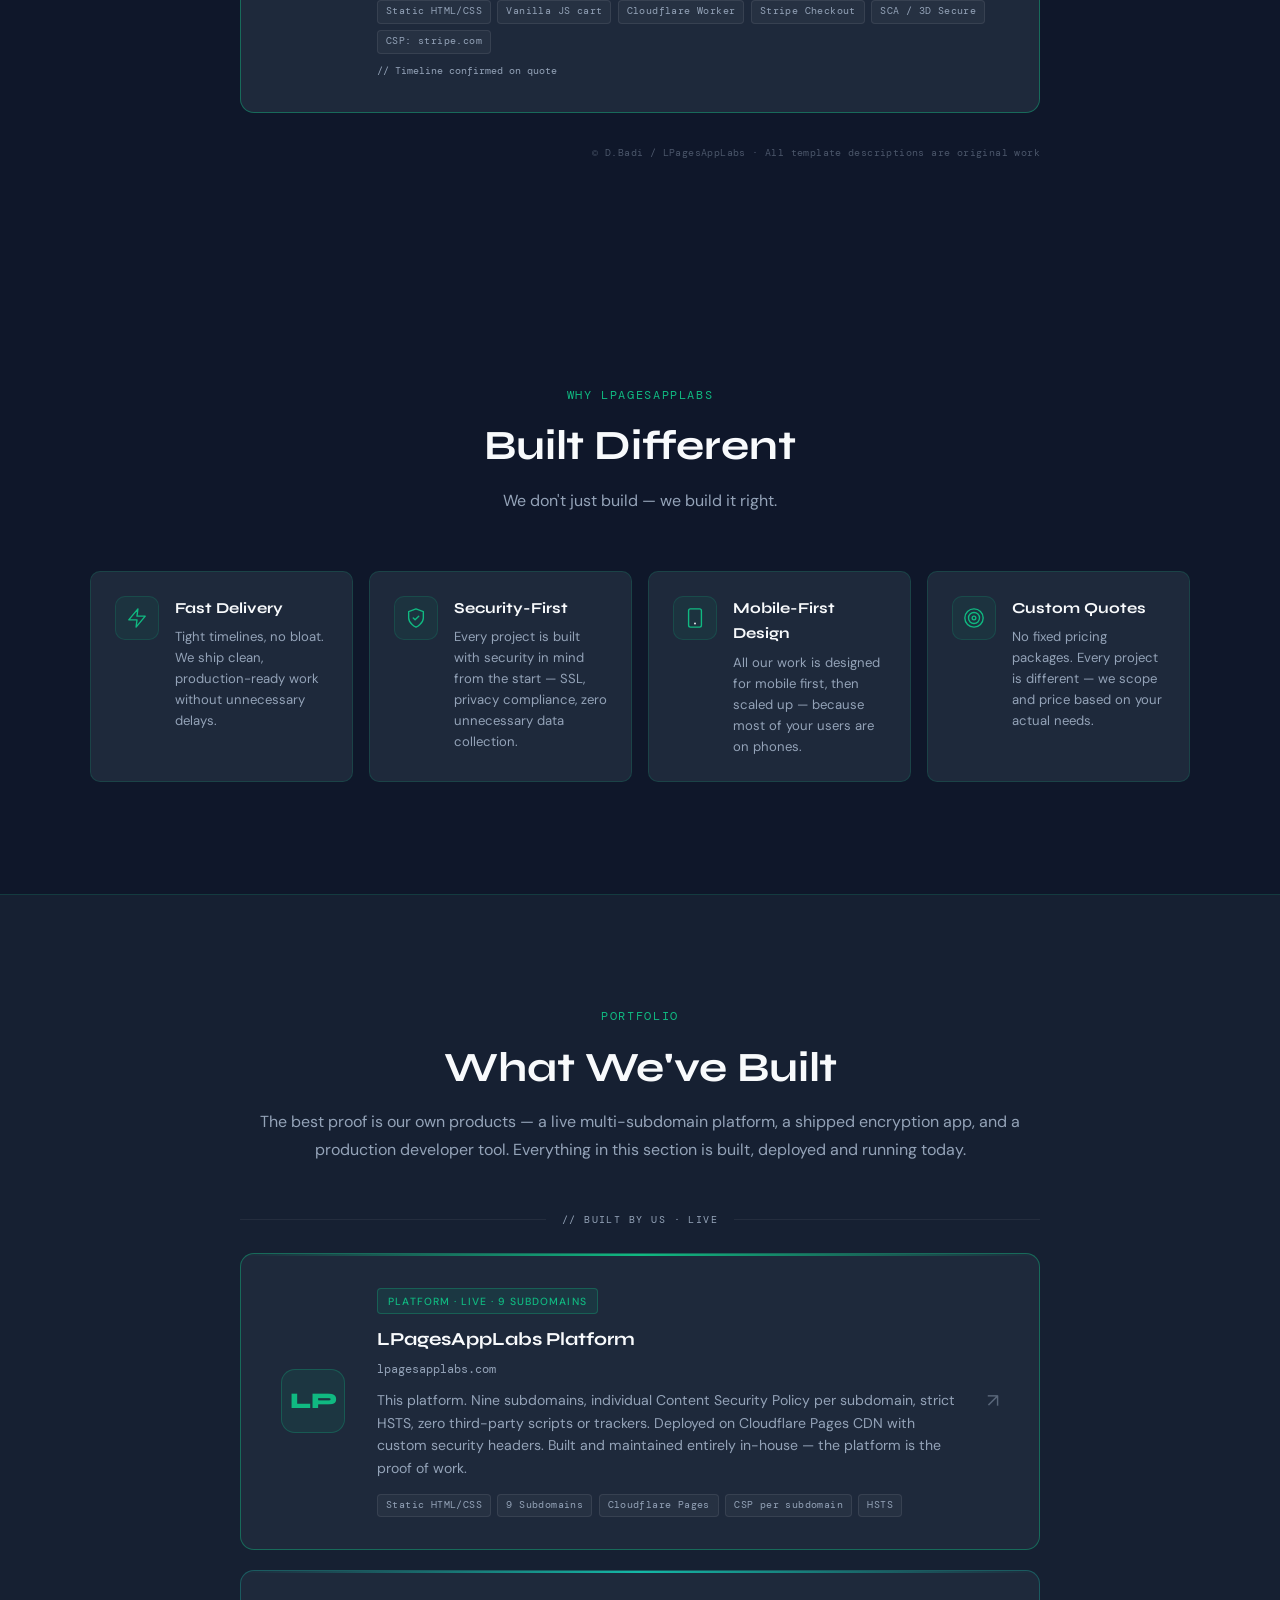
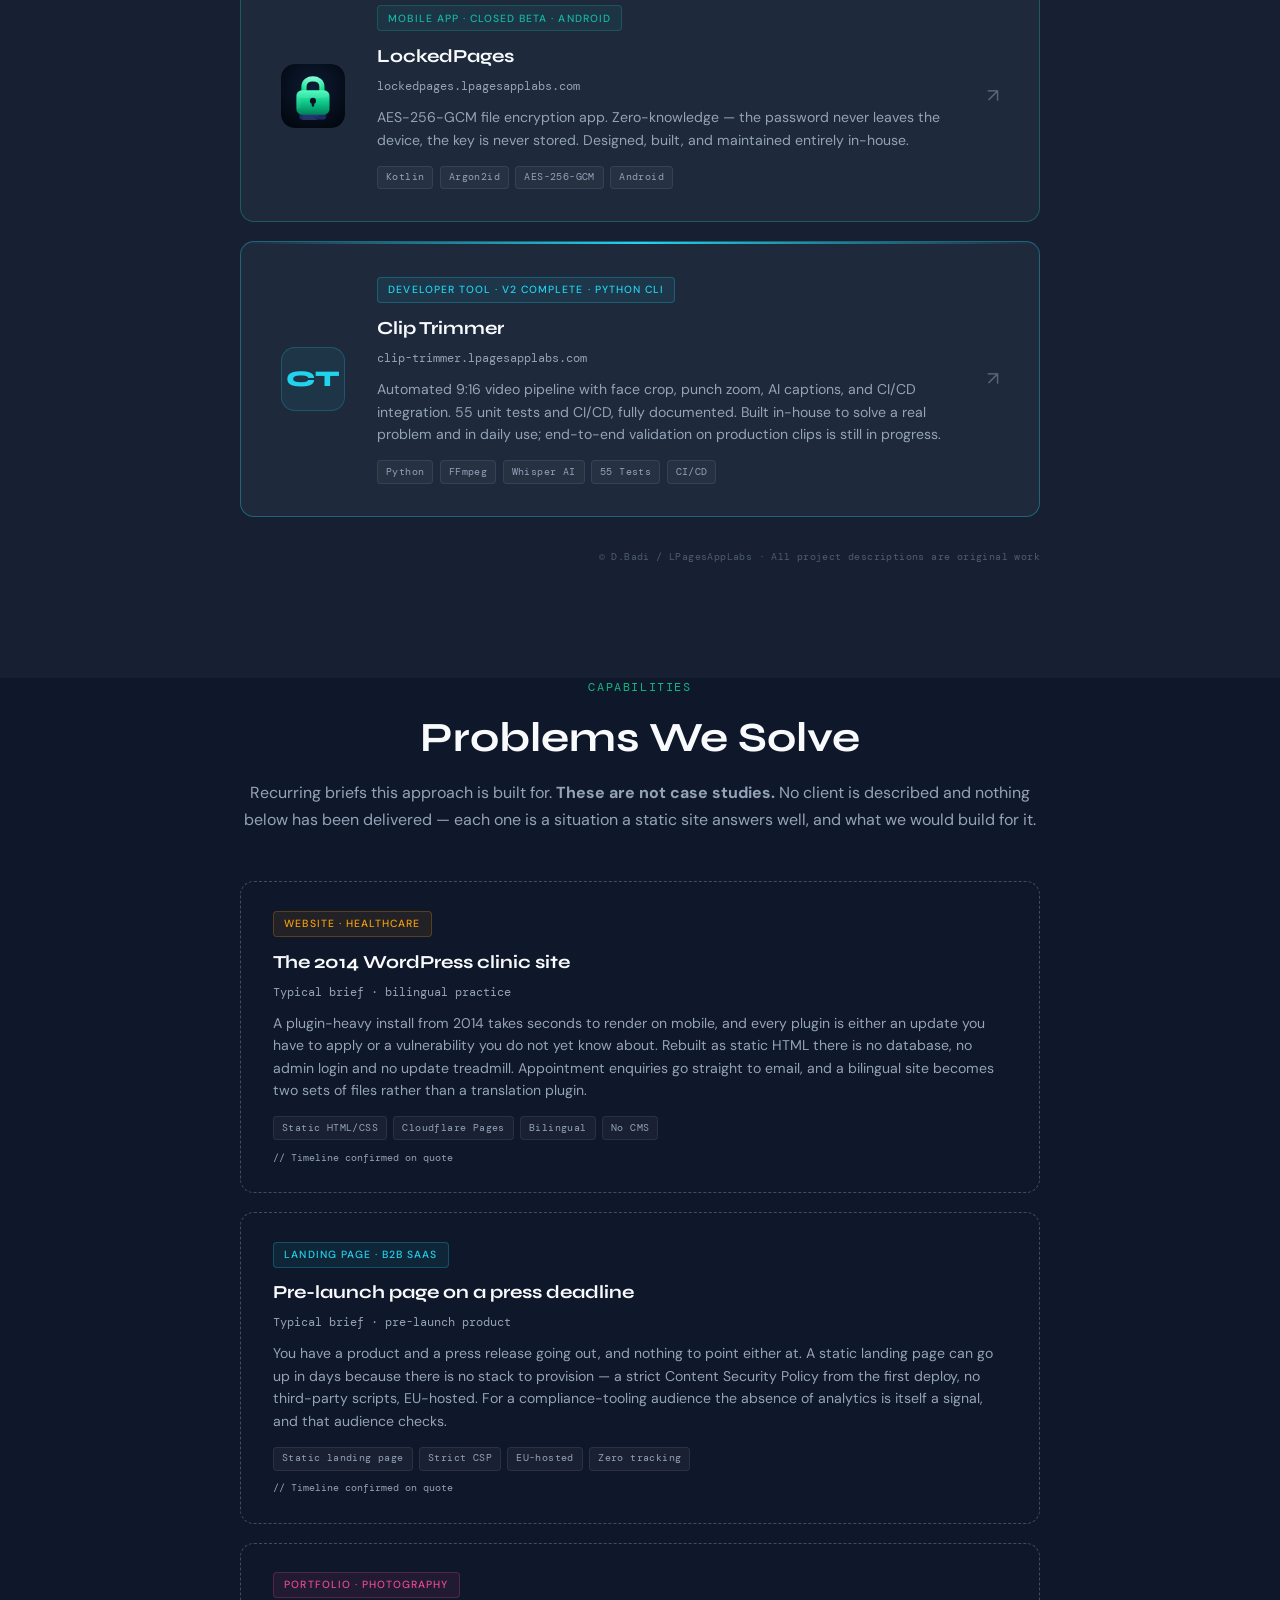
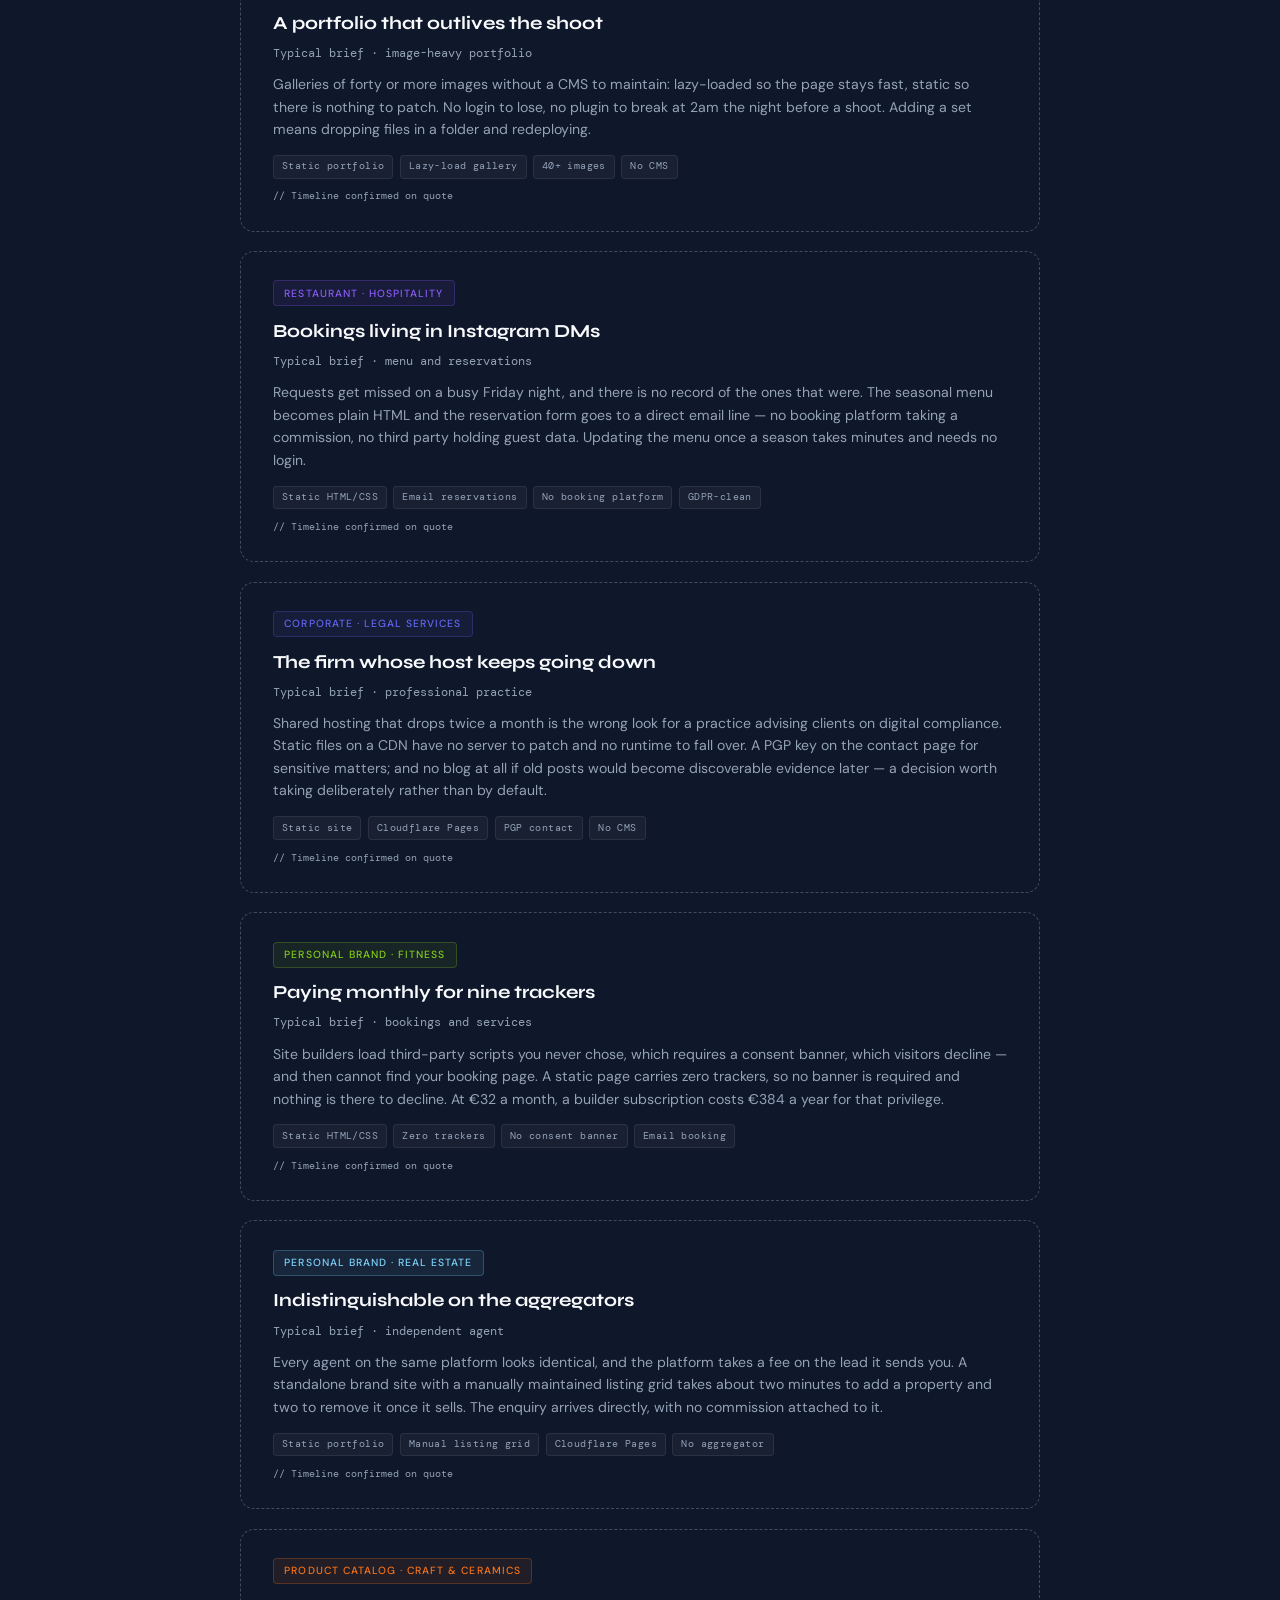
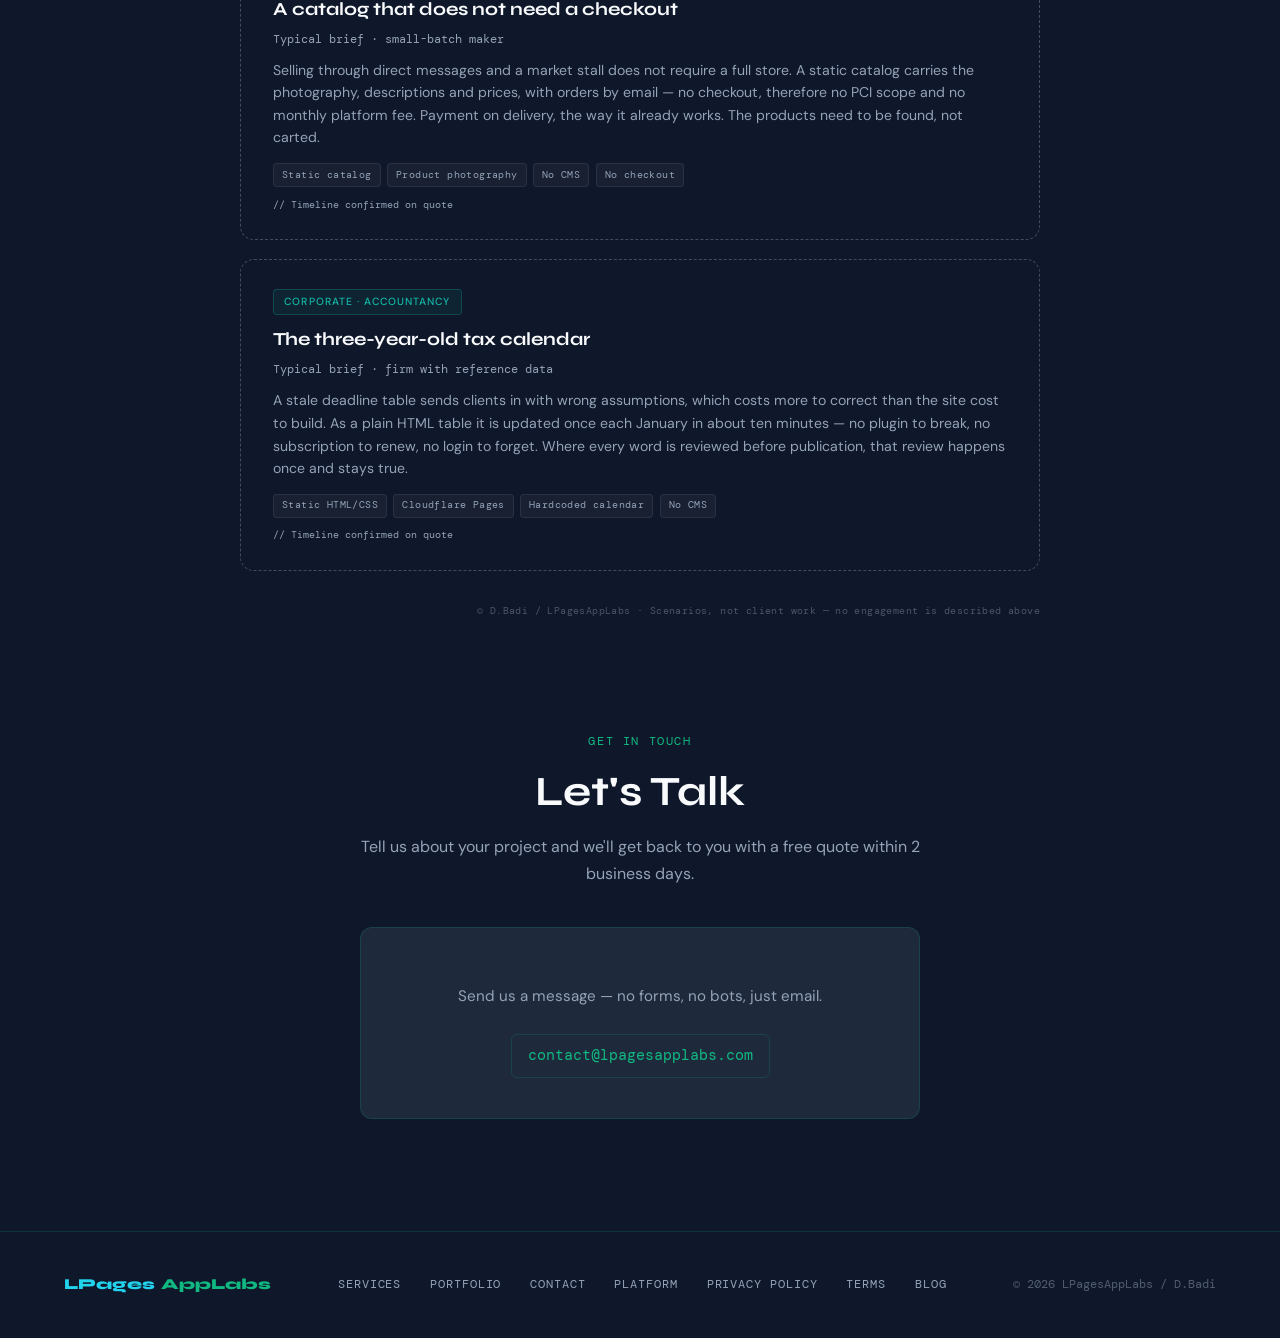
==== commit 172b472e: "Correct the Clip Trimmer claim, align law, state an age policy '55 tests, fully documented... shippe" ====
--- a/index.html
+++ b/index.html
@@ -370,7 +370,7 @@
         <div class="work-tag">Developer Tool · V2 Complete · Python CLI</div>
         <div class="work-name">Clip Trimmer</div>
         <div class="work-domain">clip-trimmer.lpagesapplabs.com</div>
-        <div class="work-desc">Automated 9:16 video pipeline with face crop, punch zoom, AI captions, and CI/CD integration. 55 tests, fully documented. A real tool built in-house to solve a real problem — shipped and in active use.</div>
+        <div class="work-desc">Automated 9:16 video pipeline with face crop, punch zoom, AI captions, and CI/CD integration. 55 unit tests and CI/CD, fully documented. Built in-house to solve a real problem and in daily use; end-to-end validation on production clips is still in progress.</div>
         <div class="work-stack">
           <span>Python</span><span>FFmpeg</span><span>Whisper AI</span><span>55 Tests</span><span>CI/CD</span>
         </div>
--- a/styles.css
+++ b/styles.css
@@ -237,7 +237,10 @@
     /* Scenario cards state a brief we are built for, never work delivered.
        Deliberately unlike .work-card — no monogram, no fill, dashed edge — so a
        reader cannot mistake one for a case study however fast they skim. */
-    .work-card.work-card--scenario {
+    .work-card.work-card--scenario[data-accent] {
+      /* [data-accent] repeated (already true of every scenario card) to raise
+         specificity above .work-card[data-accent="X"] — same specificity,
+         later source order would otherwise let the accent border-color win. */
       background: transparent; border-style: dashed;
       border-color: rgba(148,163,184,0.38); padding: 1.6rem 2rem;
     }
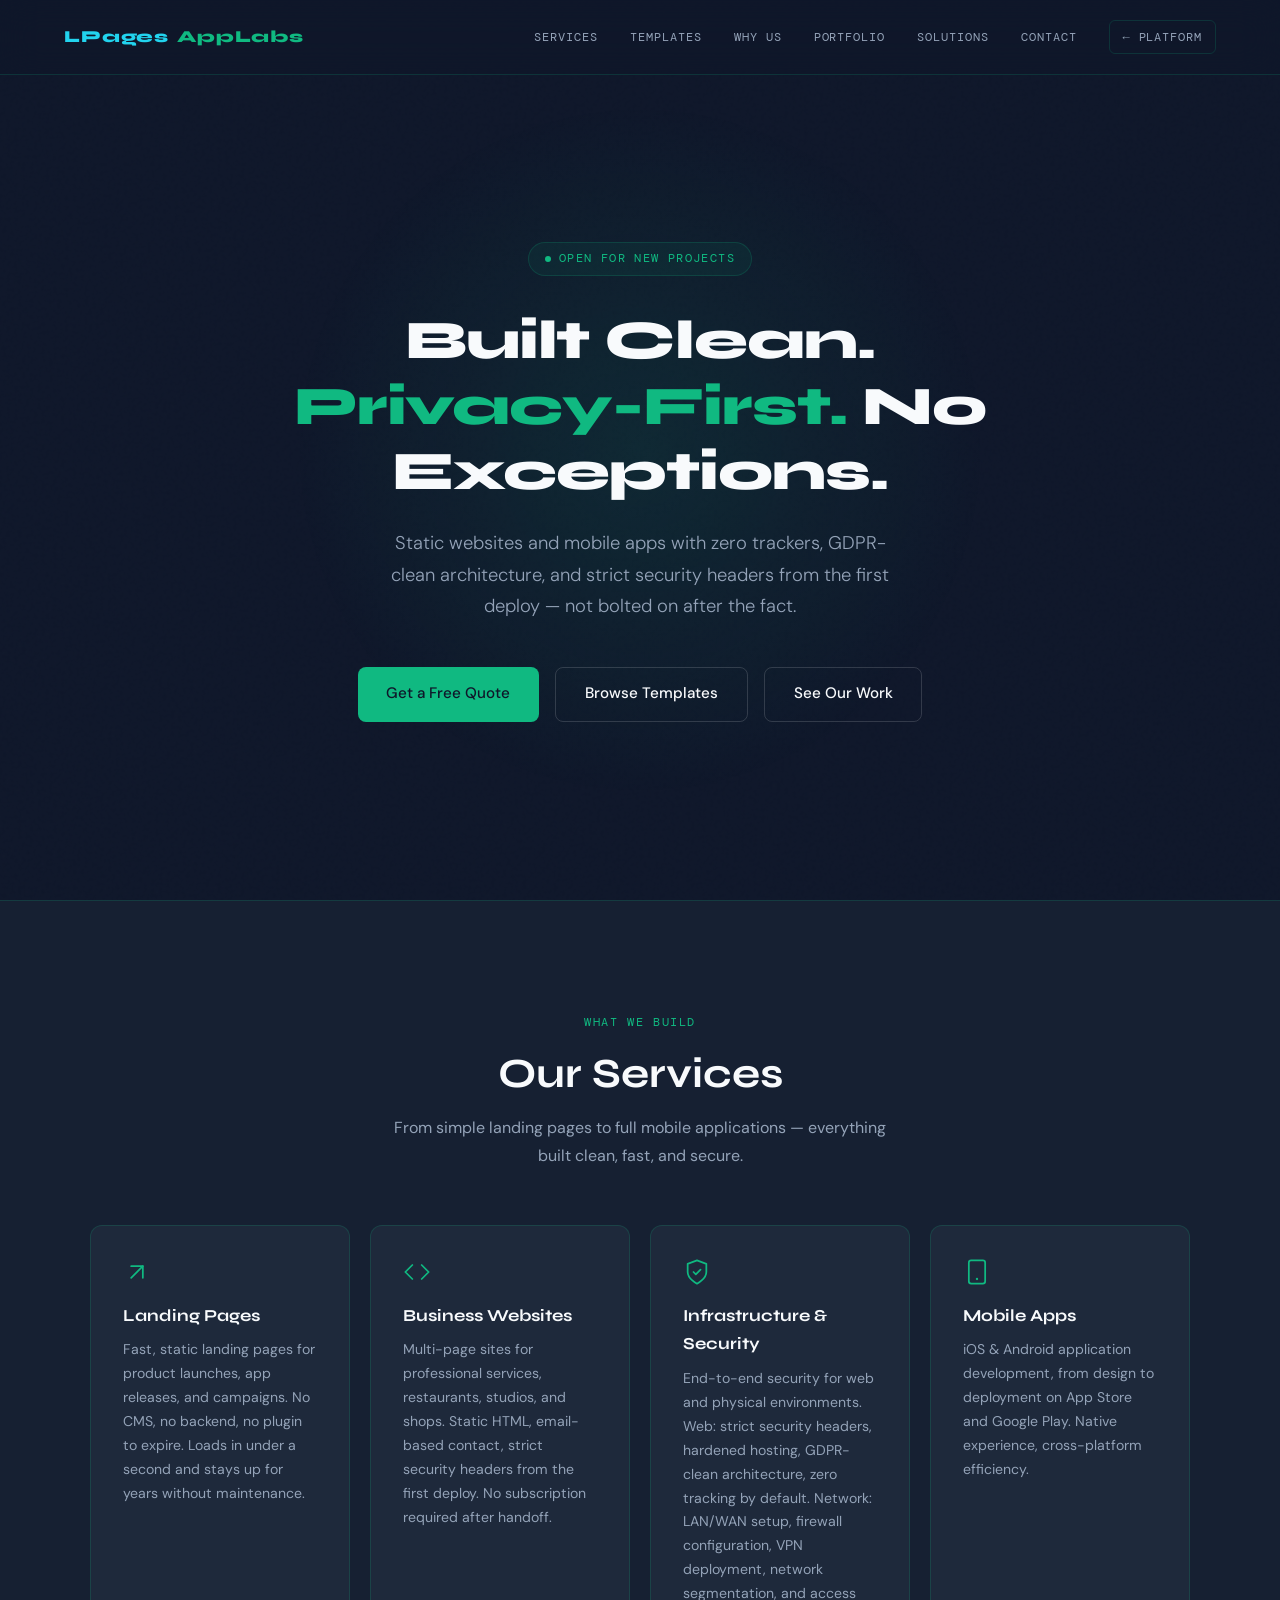
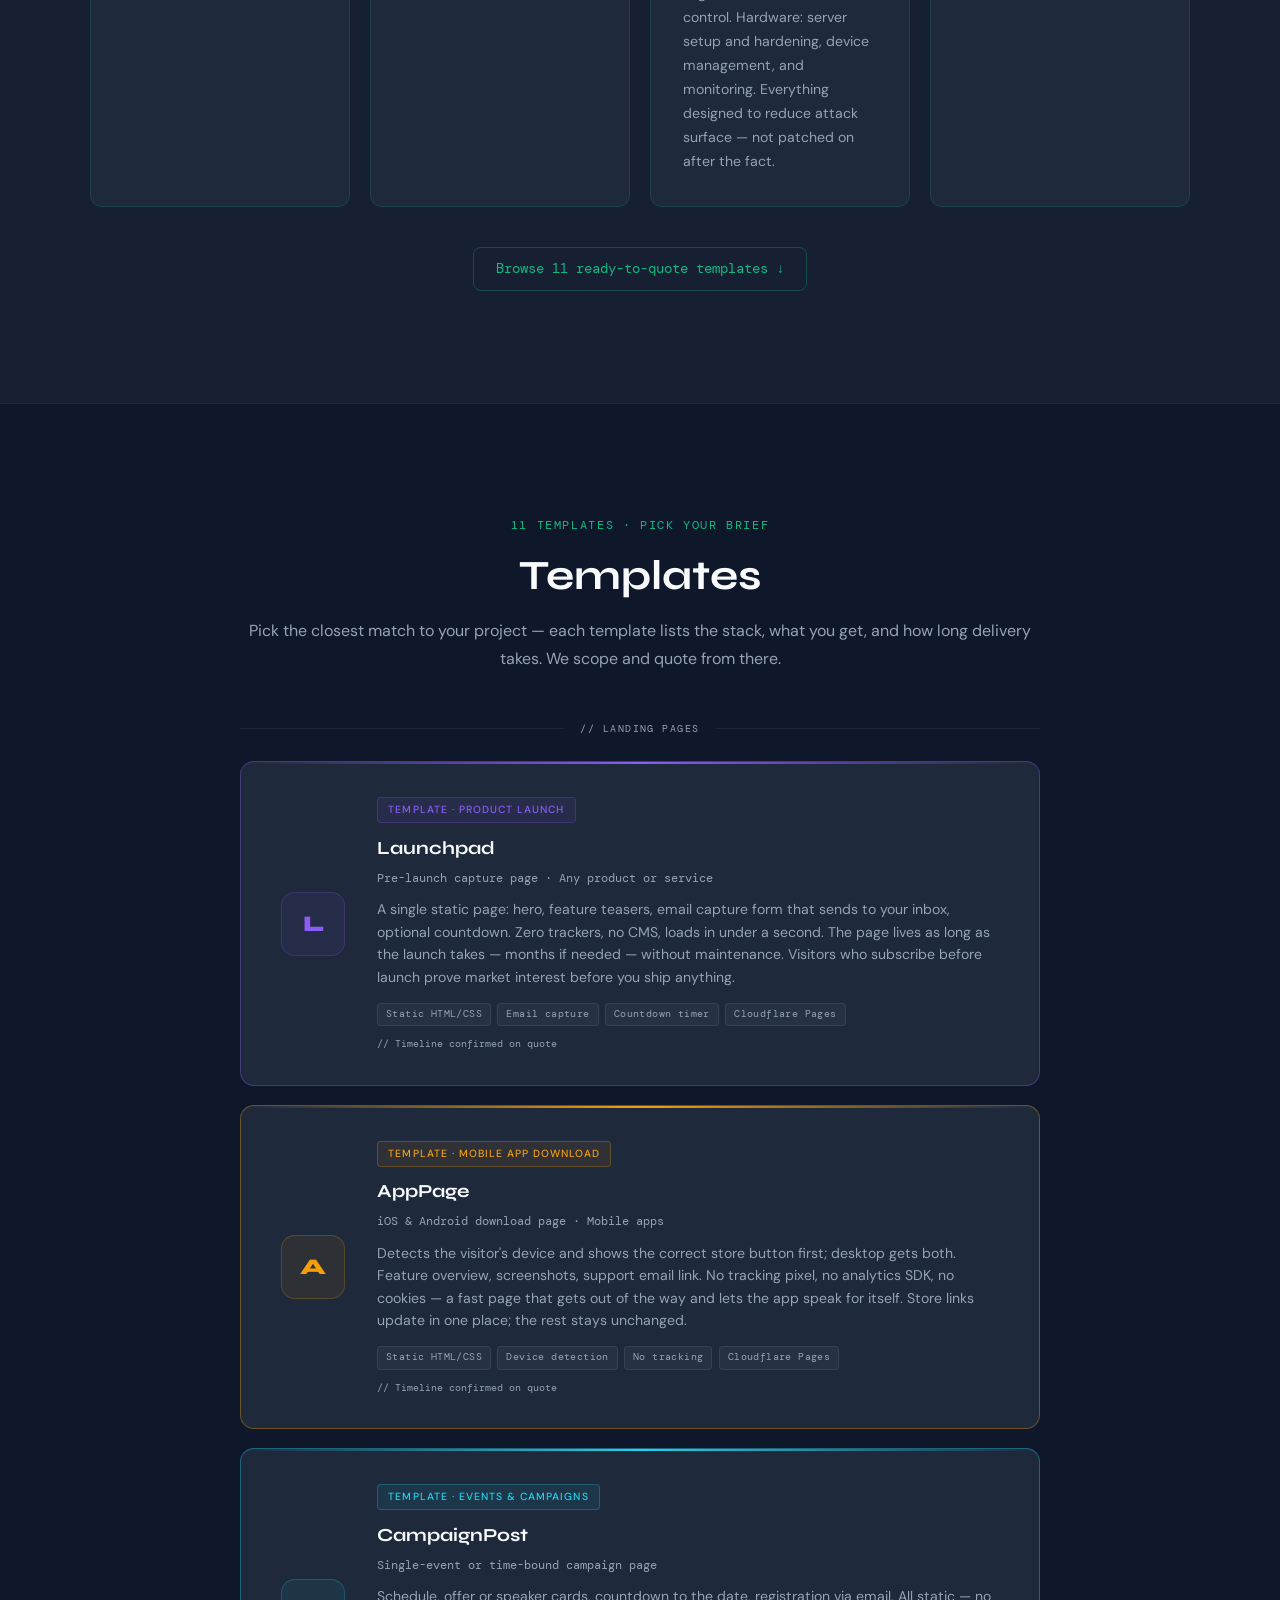
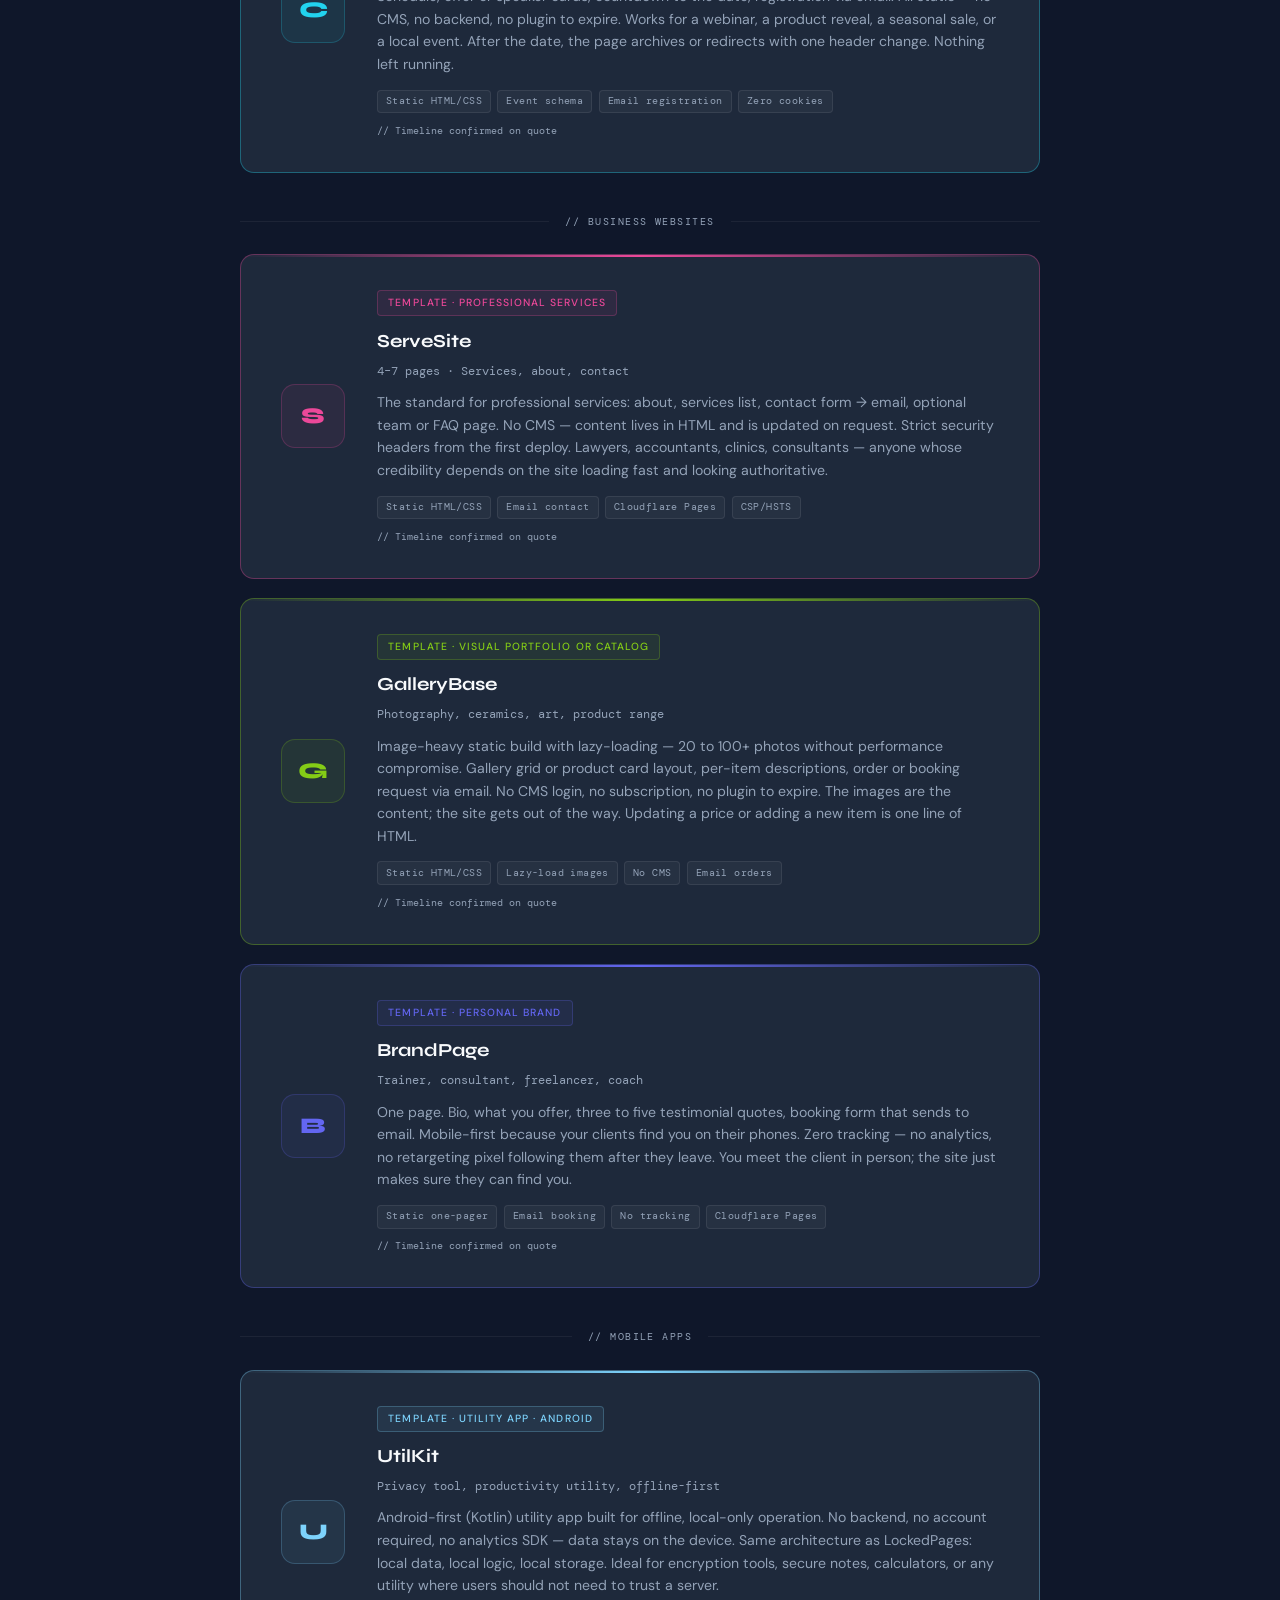
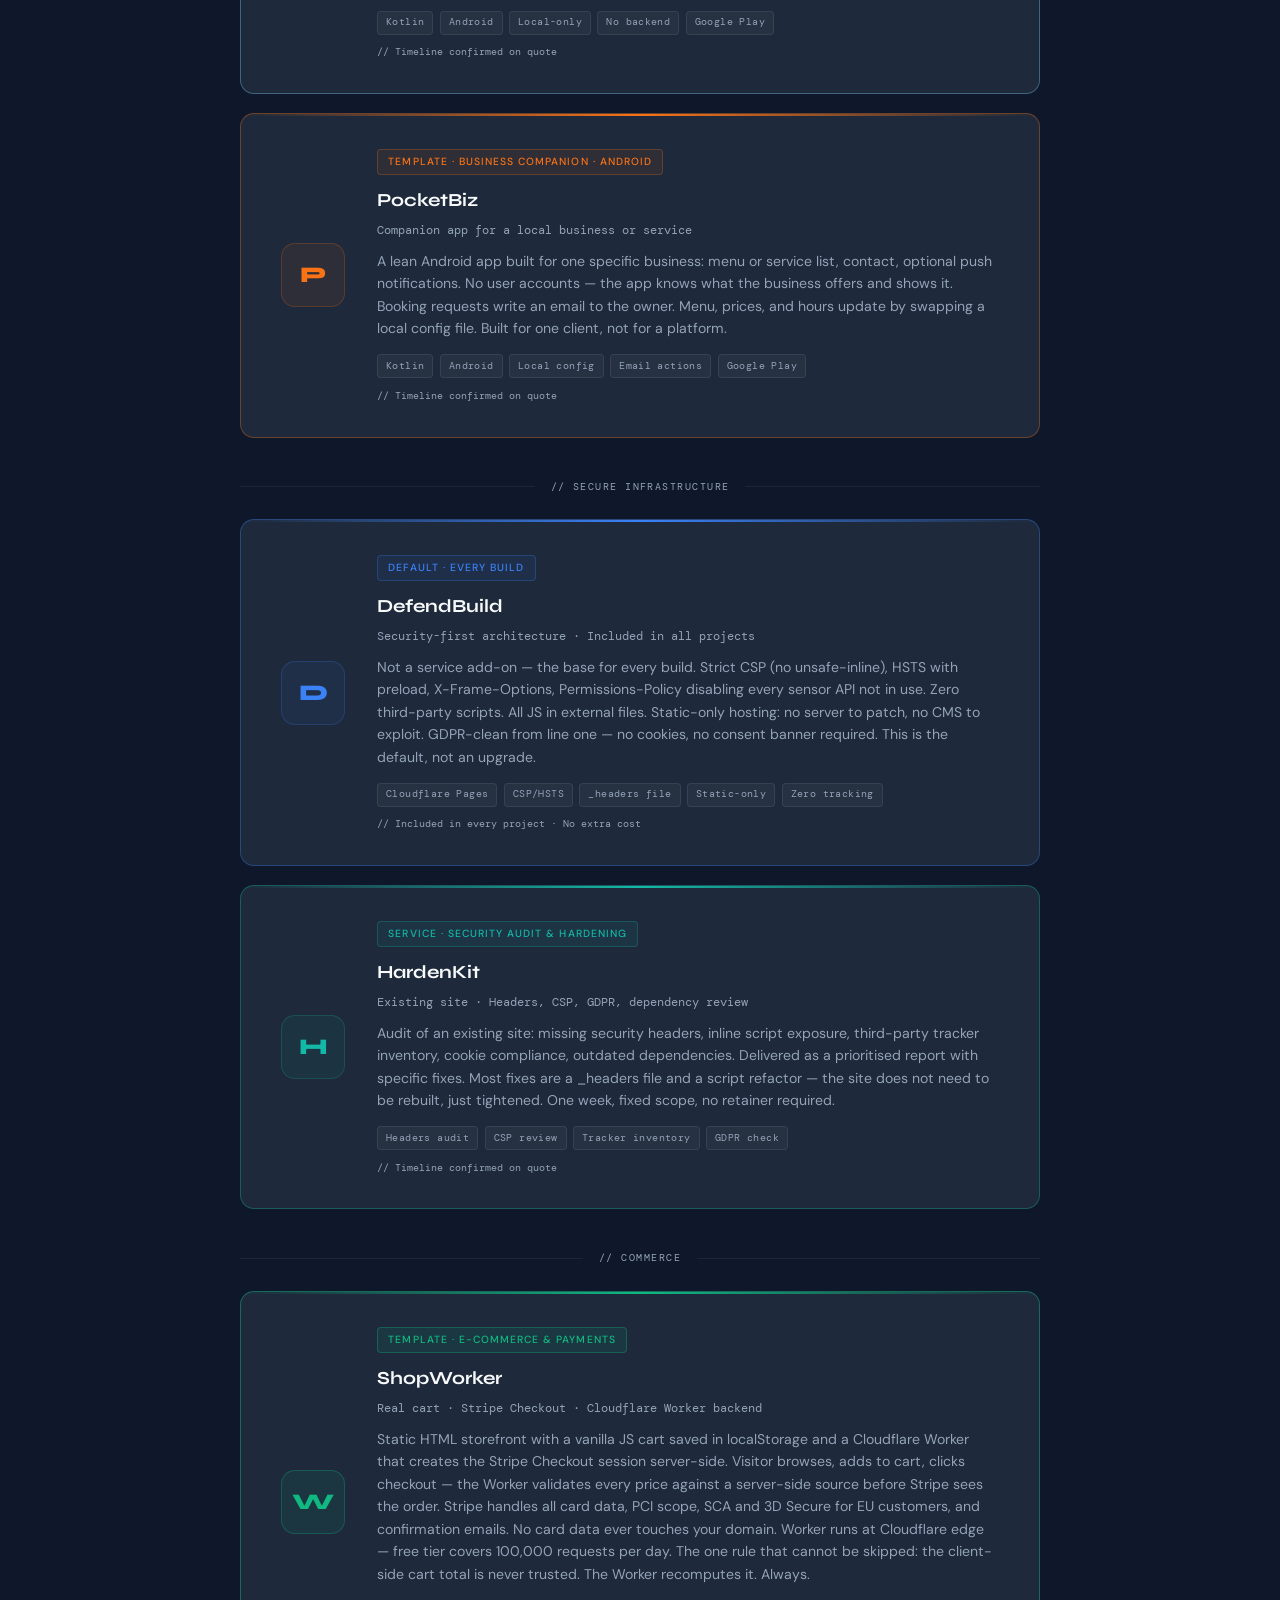
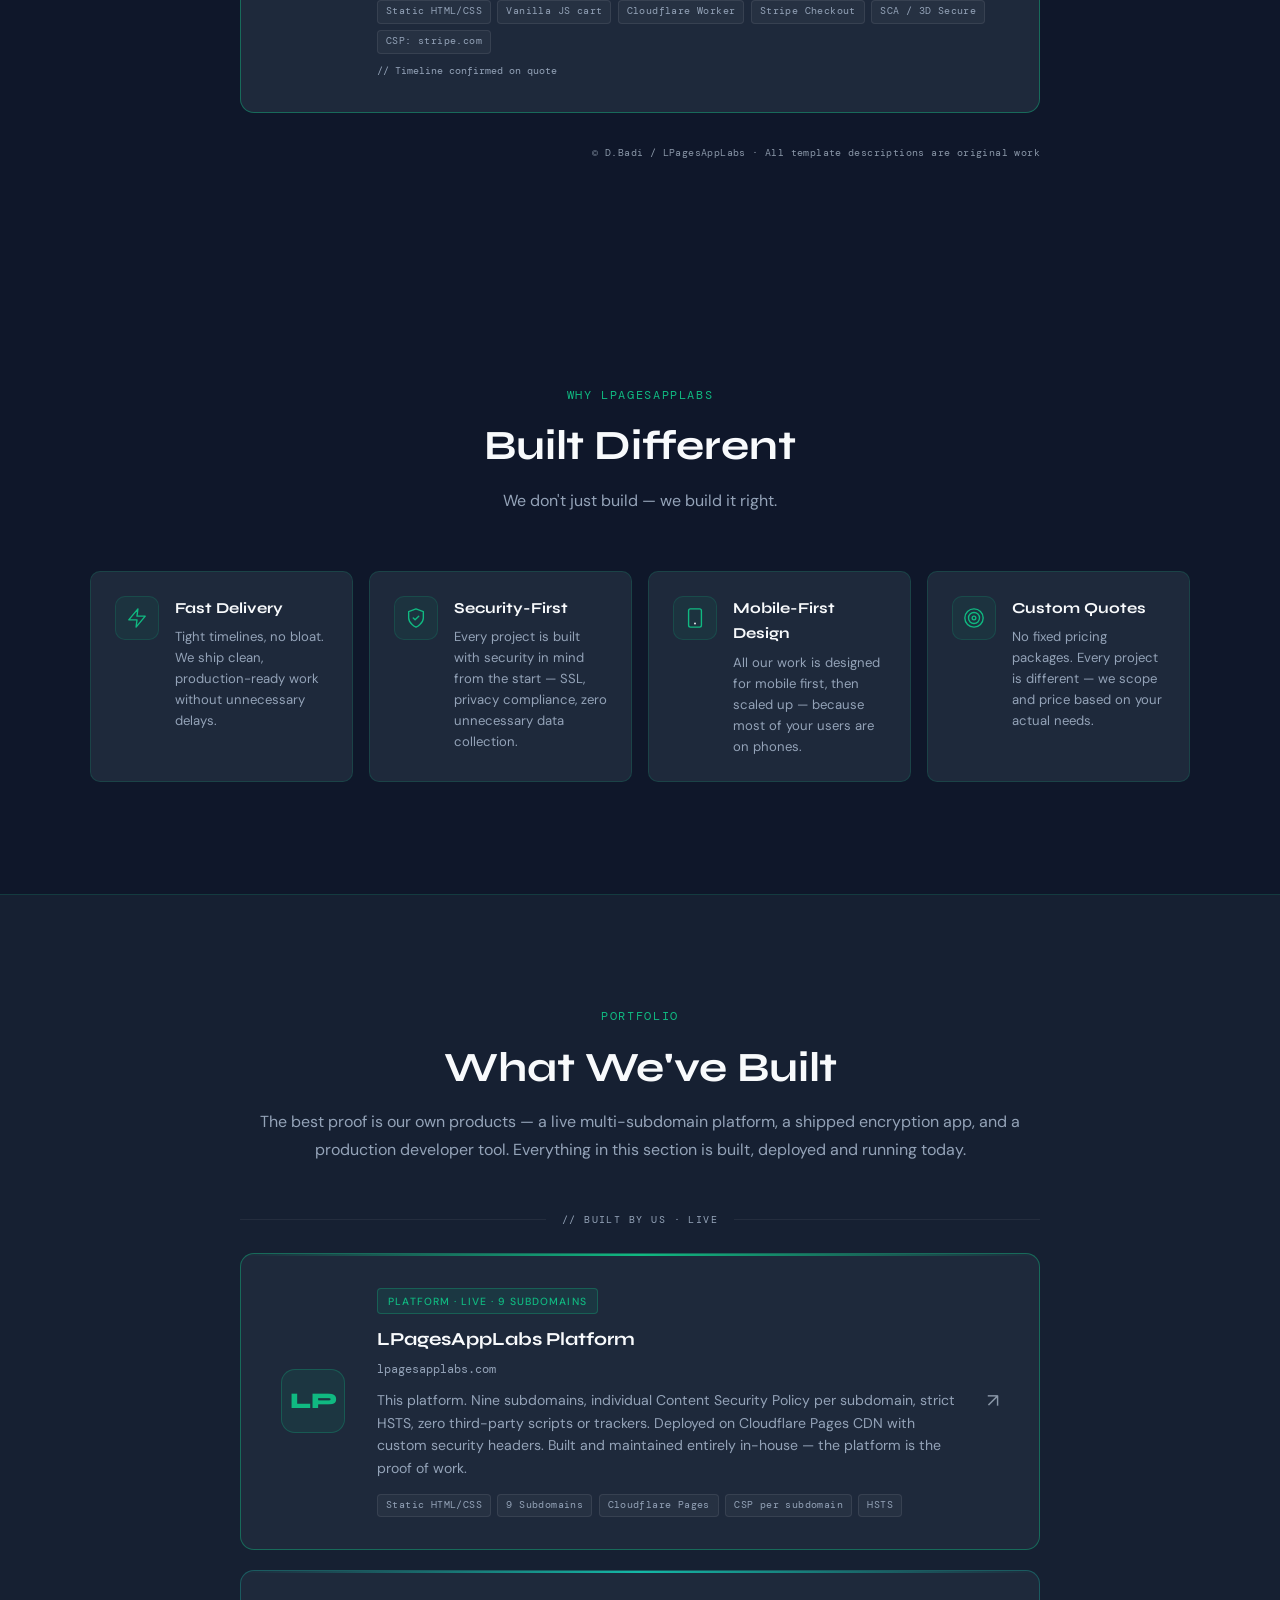
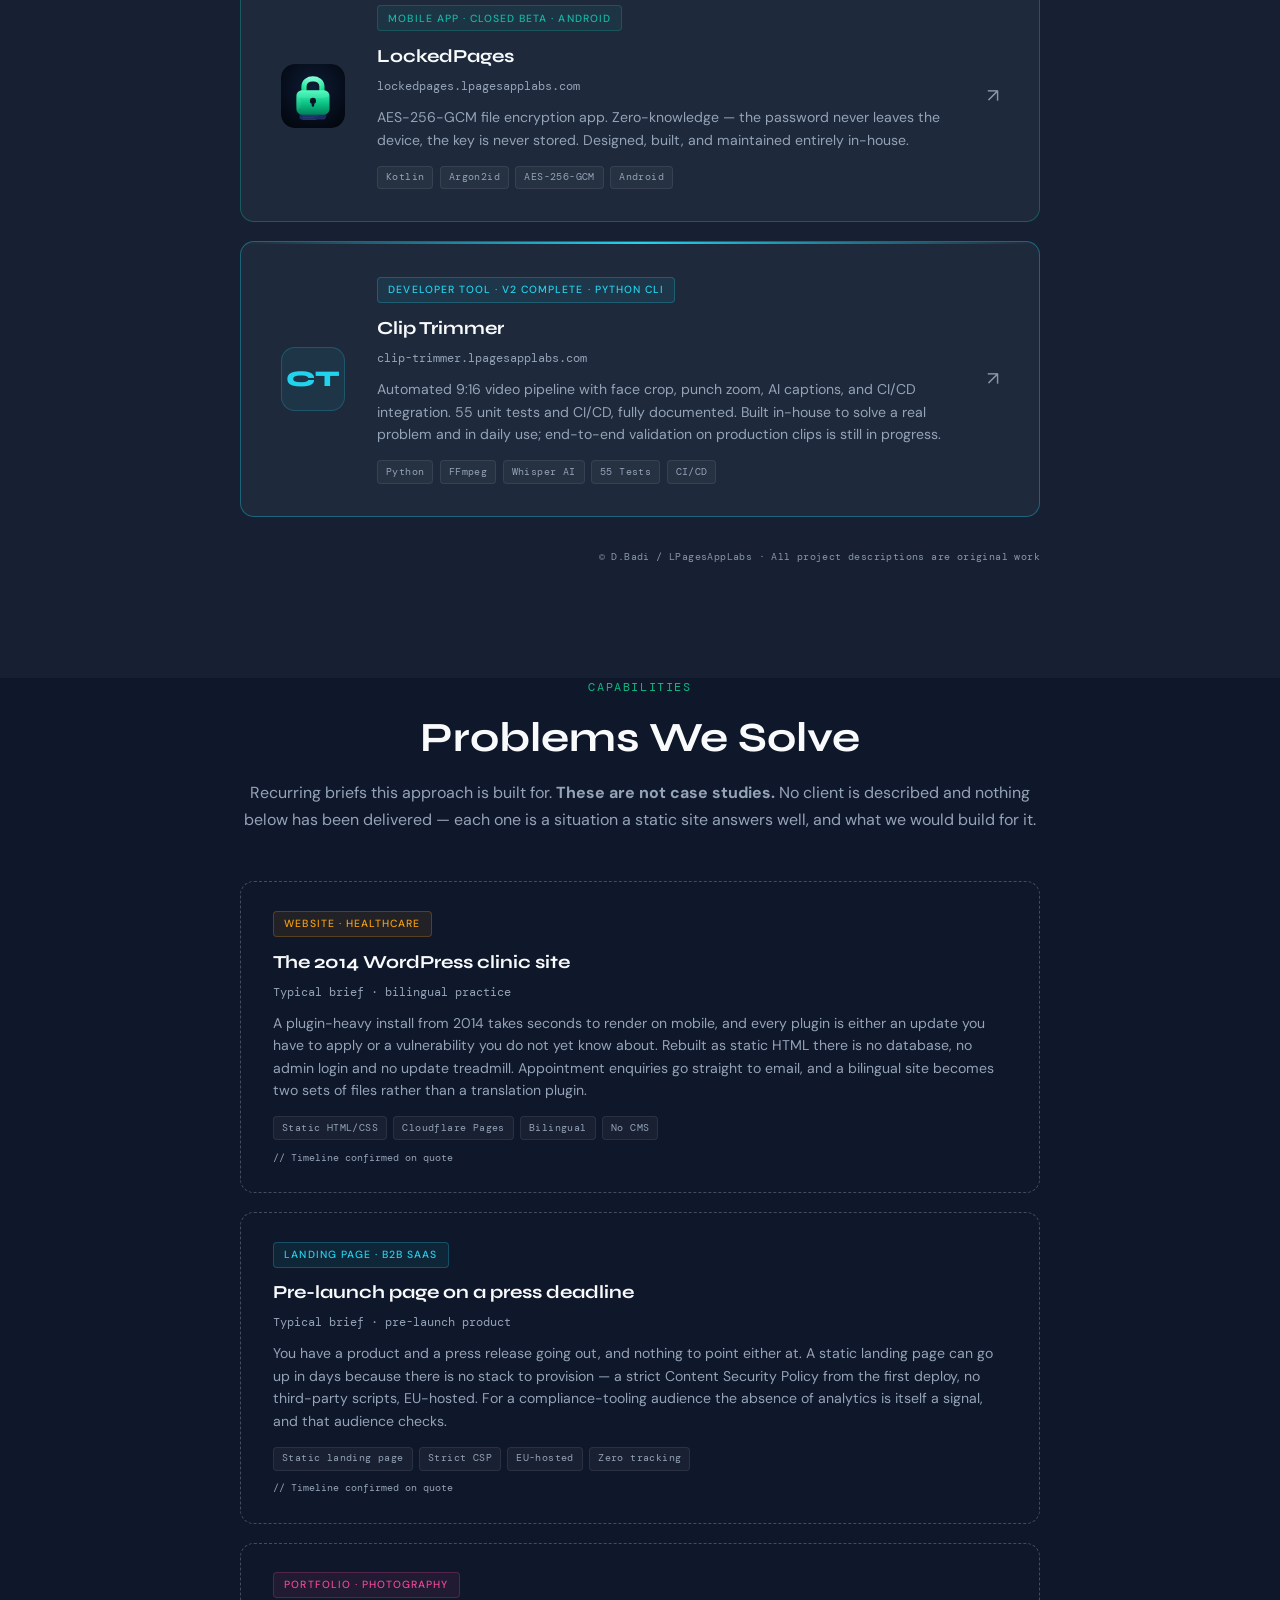
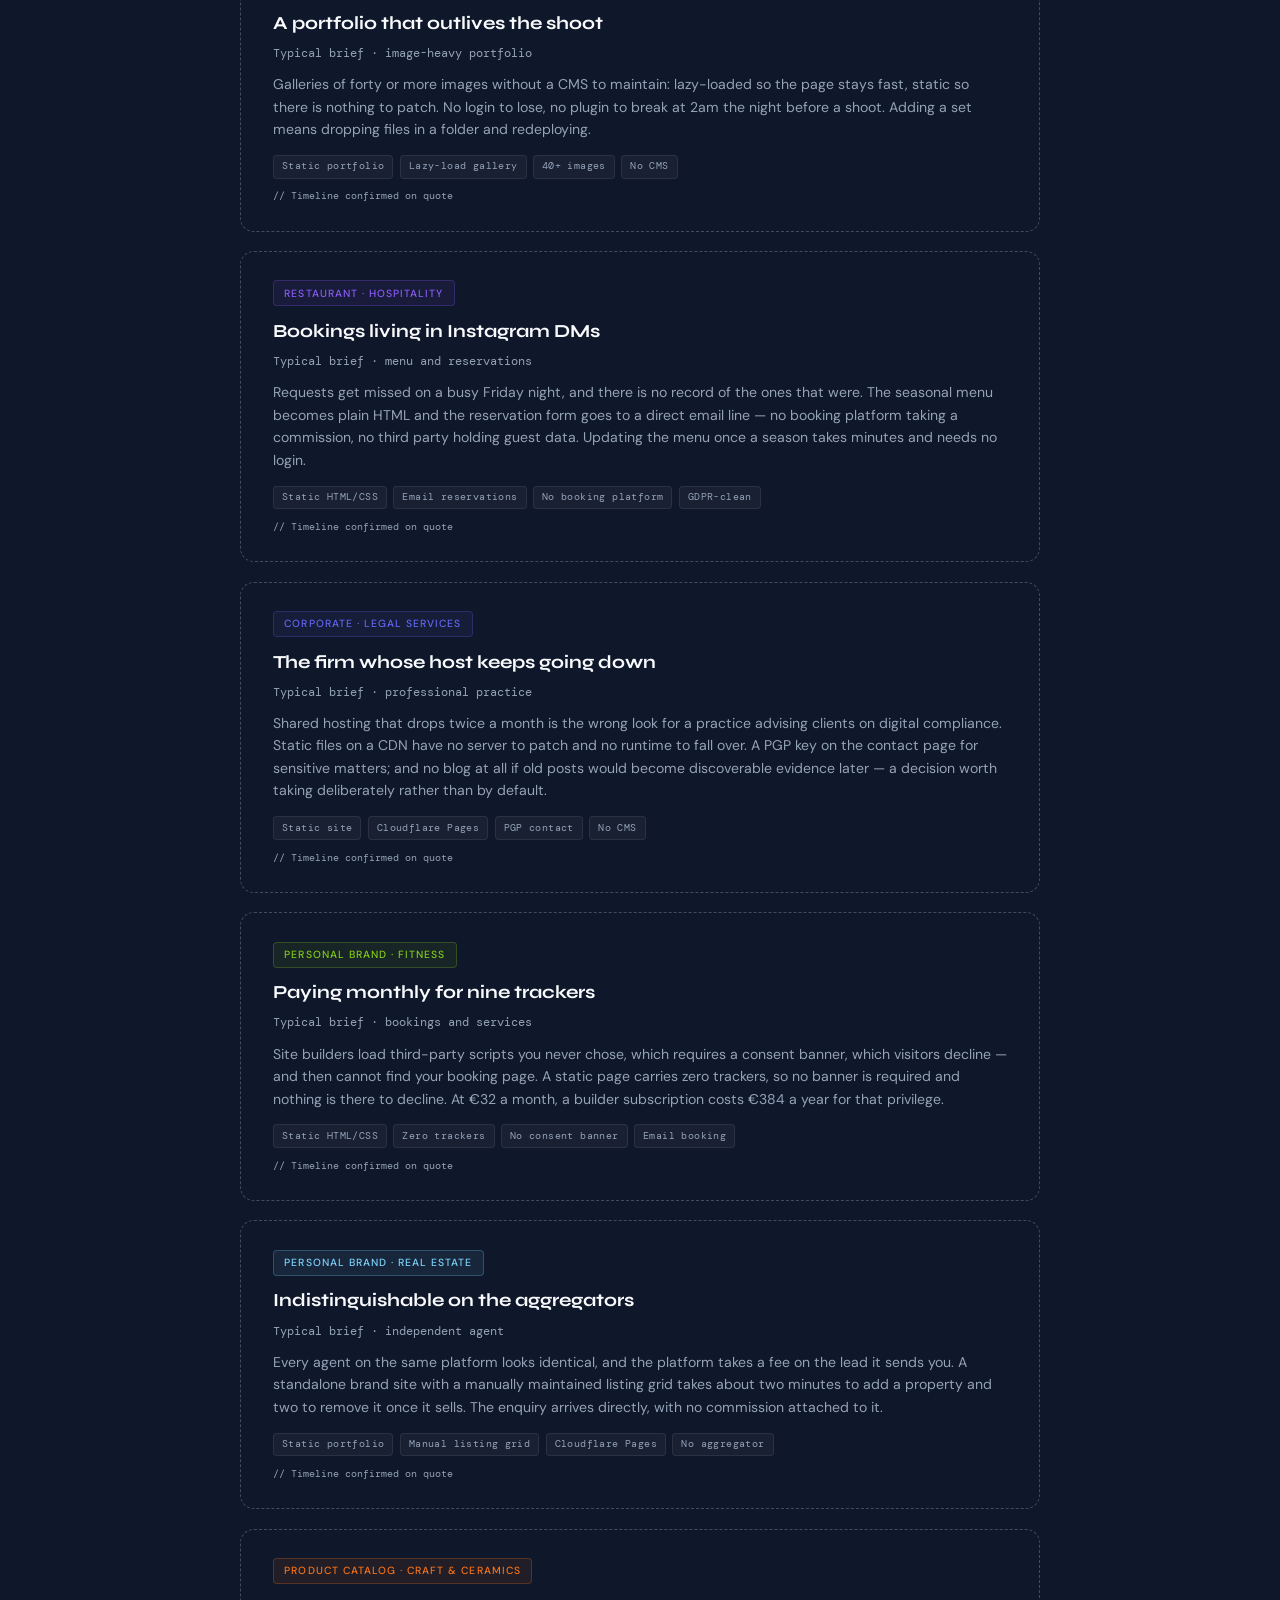
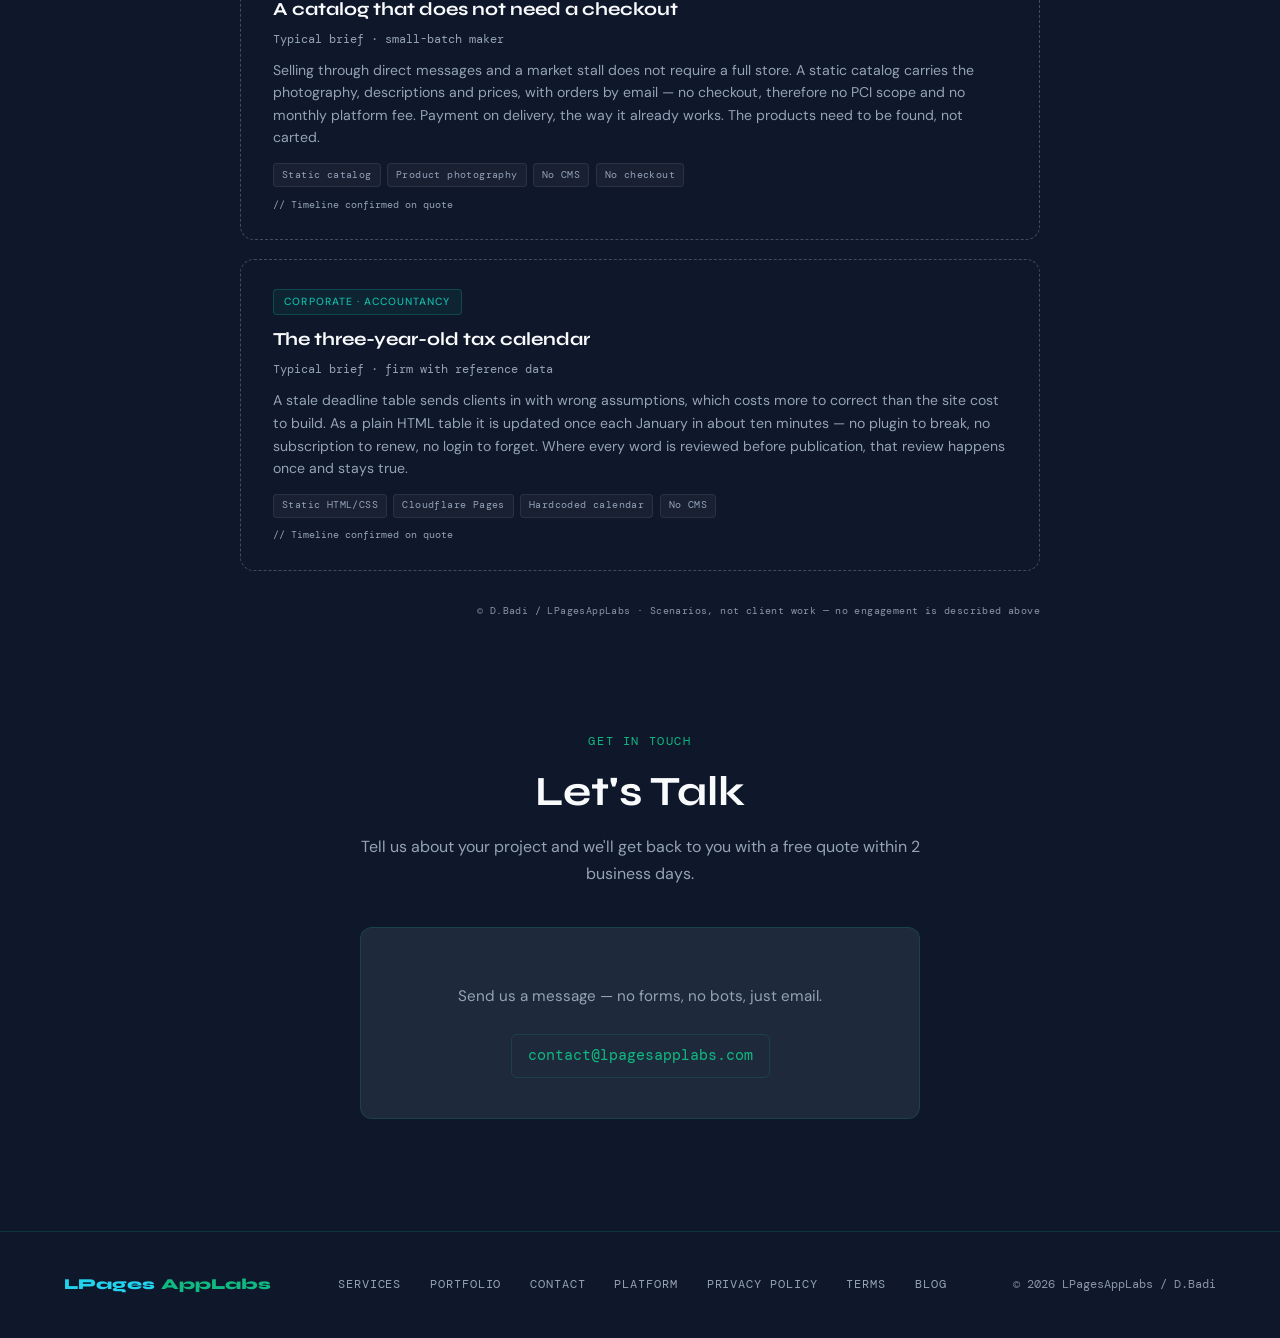
==== commit 6a6a0e51: "Make the accessibility layer real, not incidental Four systemic defects, each fixed at its root rath" ====
--- a/index.html
+++ b/index.html
@@ -102,22 +102,22 @@
   <div class="svc-grid">
     <div class="svc-card reveal">
       <div class="svc-icon" aria-hidden="true"><svg width="28" height="28" viewBox="0 0 24 24" fill="none" stroke="#10B981" stroke-width="1.5" stroke-linecap="round" stroke-linejoin="round" aria-hidden="true"><line x1="7" y1="17" x2="17" y2="7"/><polyline points="7 7 17 7 17 17"/></svg></div>
-      <div class="svc-title">Landing Pages</div>
+      <h3 class="svc-title">Landing Pages</h3>
       <div class="svc-desc">Fast, static landing pages for product launches, app releases, and campaigns. No CMS, no backend, no plugin to expire. Loads in under a second and stays up for years without maintenance.</div>
     </div>
     <div class="svc-card reveal">
       <div class="svc-icon" aria-hidden="true"><svg width="28" height="28" viewBox="0 0 24 24" fill="none" stroke="#10B981" stroke-width="1.5" stroke-linecap="round" stroke-linejoin="round" aria-hidden="true"><polyline points="16 18 22 12 16 6"/><polyline points="8 6 2 12 8 18"/></svg></div>
-      <div class="svc-title">Business Websites</div>
+      <h3 class="svc-title">Business Websites</h3>
       <div class="svc-desc">Multi-page sites for professional services, restaurants, studios, and shops. Static HTML, email-based contact, strict security headers from the first deploy. No subscription required after handoff.</div>
     </div>
     <div class="svc-card reveal">
       <div class="svc-icon" aria-hidden="true"><svg width="28" height="28" viewBox="0 0 24 24" fill="none" stroke="#10B981" stroke-width="1.5" stroke-linecap="round" stroke-linejoin="round" aria-hidden="true"><path d="M12 22s8-4 8-10V5l-8-3-8 3v7c0 6 8 10 8 10z"/><polyline points="9 12 11 14 15 10"/></svg></div>
-      <div class="svc-title">Infrastructure & Security</div>
+      <h3 class="svc-title">Infrastructure & Security</h3>
       <div class="svc-desc">End-to-end security for web and physical environments. Web: strict security headers, hardened hosting, GDPR-clean architecture, zero tracking by default. Network: LAN/WAN setup, firewall configuration, VPN deployment, network segmentation, and access control. Hardware: server setup and hardening, device management, and monitoring. Everything designed to reduce attack surface — not patched on after the fact.</div>
     </div>
     <div class="svc-card reveal">
       <div class="svc-icon" aria-hidden="true"><svg width="28" height="28" viewBox="0 0 24 24" fill="none" stroke="#10B981" stroke-width="1.5" stroke-linecap="round" stroke-linejoin="round" aria-hidden="true"><rect x="5" y="2" width="14" height="20" rx="2"/><circle cx="12" cy="18" r="1" fill="#10B981" stroke="none"/></svg></div>
-      <div class="svc-title">Mobile Apps</div>
+      <h3 class="svc-title">Mobile Apps</h3>
       <div class="svc-desc">iOS & Android application development, from design to deployment on App Store and Google Play. Native experience, cross-platform efficiency.</div>
     </div>
   </div>
@@ -141,7 +141,7 @@
       <div class="work-mono">L</div>
       <div class="work-info">
         <div class="work-tag">Template · Product Launch</div>
-        <div class="work-name">Launchpad</div>
+        <h3 class="work-name">Launchpad</h3>
         <div class="work-domain">Pre-launch capture page · Any product or service</div>
         <div class="work-desc">A single static page: hero, feature teasers, email capture form that sends to your inbox, optional countdown. Zero trackers, no CMS, loads in under a second. The page lives as long as the launch takes — months if needed — without maintenance. Visitors who subscribe before launch prove market interest before you ship anything.</div>
         <div class="work-stack"><span>Static HTML/CSS</span><span>Email capture</span><span>Countdown timer</span><span>Cloudflare Pages</span></div>
@@ -153,7 +153,7 @@
       <div class="work-mono">A</div>
       <div class="work-info">
         <div class="work-tag">Template · Mobile App Download</div>
-        <div class="work-name">AppPage</div>
+        <h3 class="work-name">AppPage</h3>
         <div class="work-domain">iOS &amp; Android download page · Mobile apps</div>
         <div class="work-desc">Detects the visitor's device and shows the correct store button first; desktop gets both. Feature overview, screenshots, support email link. No tracking pixel, no analytics SDK, no cookies — a fast page that gets out of the way and lets the app speak for itself. Store links update in one place; the rest stays unchanged.</div>
         <div class="work-stack"><span>Static HTML/CSS</span><span>Device detection</span><span>No tracking</span><span>Cloudflare Pages</span></div>
@@ -165,7 +165,7 @@
       <div class="work-mono">C</div>
       <div class="work-info">
         <div class="work-tag">Template · Events &amp; Campaigns</div>
-        <div class="work-name">CampaignPost</div>
+        <h3 class="work-name">CampaignPost</h3>
         <div class="work-domain">Single-event or time-bound campaign page</div>
         <div class="work-desc">Schedule, offer or speaker cards, countdown to the date, registration via email. All static — no CMS, no backend, no plugin to expire. Works for a webinar, a product reveal, a seasonal sale, or a local event. After the date, the page archives or redirects with one header change. Nothing left running.</div>
         <div class="work-stack"><span>Static HTML/CSS</span><span>Event schema</span><span>Email registration</span><span>Zero cookies</span></div>
@@ -179,7 +179,7 @@
       <div class="work-mono">S</div>
       <div class="work-info">
         <div class="work-tag">Template · Professional Services</div>
-        <div class="work-name">ServeSite</div>
+        <h3 class="work-name">ServeSite</h3>
         <div class="work-domain">4–7 pages · Services, about, contact</div>
         <div class="work-desc">The standard for professional services: about, services list, contact form → email, optional team or FAQ page. No CMS — content lives in HTML and is updated on request. Strict security headers from the first deploy. Lawyers, accountants, clinics, consultants — anyone whose credibility depends on the site loading fast and looking authoritative.</div>
         <div class="work-stack"><span>Static HTML/CSS</span><span>Email contact</span><span>Cloudflare Pages</span><span>CSP/HSTS</span></div>
@@ -191,7 +191,7 @@
       <div class="work-mono">G</div>
       <div class="work-info">
         <div class="work-tag">Template · Visual Portfolio or Catalog</div>
-        <div class="work-name">GalleryBase</div>
+        <h3 class="work-name">GalleryBase</h3>
         <div class="work-domain">Photography, ceramics, art, product range</div>
         <div class="work-desc">Image-heavy static build with lazy-loading — 20 to 100+ photos without performance compromise. Gallery grid or product card layout, per-item descriptions, order or booking request via email. No CMS login, no subscription, no plugin to expire. The images are the content; the site gets out of the way. Updating a price or adding a new item is one line of HTML.</div>
         <div class="work-stack"><span>Static HTML/CSS</span><span>Lazy-load images</span><span>No CMS</span><span>Email orders</span></div>
@@ -203,7 +203,7 @@
       <div class="work-mono">B</div>
       <div class="work-info">
         <div class="work-tag">Template · Personal Brand</div>
-        <div class="work-name">BrandPage</div>
+        <h3 class="work-name">BrandPage</h3>
         <div class="work-domain">Trainer, consultant, freelancer, coach</div>
         <div class="work-desc">One page. Bio, what you offer, three to five testimonial quotes, booking form that sends to email. Mobile-first because your clients find you on their phones. Zero tracking — no analytics, no retargeting pixel following them after they leave. You meet the client in person; the site just makes sure they can find you.</div>
         <div class="work-stack"><span>Static one-pager</span><span>Email booking</span><span>No tracking</span><span>Cloudflare Pages</span></div>
@@ -217,7 +217,7 @@
       <div class="work-mono">U</div>
       <div class="work-info">
         <div class="work-tag">Template · Utility App · Android</div>
-        <div class="work-name">UtilKit</div>
+        <h3 class="work-name">UtilKit</h3>
         <div class="work-domain">Privacy tool, productivity utility, offline-first</div>
         <div class="work-desc">Android-first (Kotlin) utility app built for offline, local-only operation. No backend, no account required, no analytics SDK — data stays on the device. Same architecture as LockedPages: local data, local logic, local storage. Ideal for encryption tools, secure notes, calculators, or any utility where users should not need to trust a server.</div>
         <div class="work-stack"><span>Kotlin</span><span>Android</span><span>Local-only</span><span>No backend</span><span>Google Play</span></div>
@@ -229,7 +229,7 @@
       <div class="work-mono">P</div>
       <div class="work-info">
         <div class="work-tag">Template · Business Companion · Android</div>
-        <div class="work-name">PocketBiz</div>
+        <h3 class="work-name">PocketBiz</h3>
         <div class="work-domain">Companion app for a local business or service</div>
         <div class="work-desc">A lean Android app built for one specific business: menu or service list, contact, optional push notifications. No user accounts — the app knows what the business offers and shows it. Booking requests write an email to the owner. Menu, prices, and hours update by swapping a local config file. Built for one client, not for a platform.</div>
         <div class="work-stack"><span>Kotlin</span><span>Android</span><span>Local config</span><span>Email actions</span><span>Google Play</span></div>
@@ -243,7 +243,7 @@
       <div class="work-mono">D</div>
       <div class="work-info">
         <div class="work-tag">Default · Every Build</div>
-        <div class="work-name">DefendBuild</div>
+        <h3 class="work-name">DefendBuild</h3>
         <div class="work-domain">Security-first architecture · Included in all projects</div>
         <div class="work-desc">Not a service add-on — the base for every build. Strict CSP (no unsafe-inline), HSTS with preload, X-Frame-Options, Permissions-Policy disabling every sensor API not in use. Zero third-party scripts. All JS in external files. Static-only hosting: no server to patch, no CMS to exploit. GDPR-clean from line one — no cookies, no consent banner required. This is the default, not an upgrade.</div>
         <div class="work-stack"><span>Cloudflare Pages</span><span>CSP/HSTS</span><span>_headers file</span><span>Static-only</span><span>Zero tracking</span></div>
@@ -255,7 +255,7 @@
       <div class="work-mono">H</div>
       <div class="work-info">
         <div class="work-tag">Service · Security Audit &amp; Hardening</div>
-        <div class="work-name">HardenKit</div>
+        <h3 class="work-name">HardenKit</h3>
         <div class="work-domain">Existing site · Headers, CSP, GDPR, dependency review</div>
         <div class="work-desc">Audit of an existing site: missing security headers, inline script exposure, third-party tracker inventory, cookie compliance, outdated dependencies. Delivered as a prioritised report with specific fixes. Most fixes are a _headers file and a script refactor — the site does not need to be rebuilt, just tightened. One week, fixed scope, no retainer required.</div>
         <div class="work-stack"><span>Headers audit</span><span>CSP review</span><span>Tracker inventory</span><span>GDPR check</span></div>
@@ -269,7 +269,7 @@
       <div class="work-mono">W</div>
       <div class="work-info">
         <div class="work-tag">Template · E-Commerce &amp; Payments</div>
-        <div class="work-name">ShopWorker</div>
+        <h3 class="work-name">ShopWorker</h3>
         <div class="work-domain">Real cart · Stripe Checkout · Cloudflare Worker backend</div>
         <div class="work-desc">Static HTML storefront with a vanilla JS cart saved in localStorage and a Cloudflare Worker that creates the Stripe Checkout session server-side. Visitor browses, adds to cart, clicks checkout — the Worker validates every price against a server-side source before Stripe sees the order. Stripe handles all card data, PCI scope, SCA and 3D Secure for EU customers, and confirmation emails. No card data ever touches your domain. Worker runs at Cloudflare edge — free tier covers 100,000 requests per day. The one rule that cannot be skipped: the client-side cart total is never trusted. The Worker recomputes it. Always.</div>
         <div class="work-stack">
@@ -296,28 +296,28 @@
       <div class="why-card reveal">
         <div class="why-icon" aria-hidden="true"><svg width="22" height="22" viewBox="0 0 24 24" fill="none" stroke="#10B981" stroke-width="1.5" stroke-linecap="round" stroke-linejoin="round" aria-hidden="true"><polygon points="13 2 3 14 12 14 11 22 21 10 12 10 13 2"/></svg></div>
         <div class="why-text">
-          <div class="why-title">Fast Delivery</div>
+          <h3 class="why-title">Fast Delivery</h3>
           <p>Tight timelines, no bloat. We ship clean, production-ready work without unnecessary delays.</p>
         </div>
       </div>
       <div class="why-card reveal">
         <div class="why-icon" aria-hidden="true"><svg width="22" height="22" viewBox="0 0 24 24" fill="none" stroke="#10B981" stroke-width="1.5" stroke-linecap="round" stroke-linejoin="round" aria-hidden="true"><path d="M12 22s8-4 8-10V5l-8-3-8 3v7c0 6 8 10 8 10z"/><polyline points="9 12 11 14 15 10"/></svg></div>
         <div class="why-text">
-          <div class="why-title">Security-First</div>
+          <h3 class="why-title">Security-First</h3>
           <p>Every project is built with security in mind from the start — SSL, privacy compliance, zero unnecessary data collection.</p>
         </div>
       </div>
       <div class="why-card reveal">
         <div class="why-icon" aria-hidden="true"><svg width="22" height="22" viewBox="0 0 24 24" fill="none" stroke="#10B981" stroke-width="1.5" stroke-linecap="round" stroke-linejoin="round" aria-hidden="true"><rect x="5" y="2" width="14" height="20" rx="2"/><circle cx="12" cy="18" r="1" fill="currentColor" stroke="none"/></svg></div>
         <div class="why-text">
-          <div class="why-title">Mobile-First Design</div>
+          <h3 class="why-title">Mobile-First Design</h3>
           <p>All our work is designed for mobile first, then scaled up — because most of your users are on phones.</p>
         </div>
       </div>
       <div class="why-card reveal">
         <div class="why-icon" aria-hidden="true"><svg width="22" height="22" viewBox="0 0 24 24" fill="none" stroke="#10B981" stroke-width="1.5" stroke-linecap="round" stroke-linejoin="round" aria-hidden="true"><circle cx="12" cy="12" r="10"/><circle cx="12" cy="12" r="6"/><circle cx="12" cy="12" r="2"/></svg></div>
         <div class="why-text">
-          <div class="why-title">Custom Quotes</div>
+          <h3 class="why-title">Custom Quotes</h3>
           <p>No fixed pricing packages. Every project is different — we scope and price based on your actual needs.</p>
         </div>
       </div>
@@ -340,42 +340,42 @@
       <div class="work-mono">LP</div>
       <div class="work-info">
         <div class="work-tag">Platform · Live · 9 Subdomains</div>
-        <div class="work-name">LPagesAppLabs Platform</div>
+        <h3 class="work-name">LPagesAppLabs Platform</h3>
         <div class="work-domain">lpagesapplabs.com</div>
         <div class="work-desc">This platform. Nine subdomains, individual Content Security Policy per subdomain, strict HSTS, zero third-party scripts or trackers. Deployed on Cloudflare Pages CDN with custom security headers. Built and maintained entirely in-house — the platform is the proof of work.</div>
         <div class="work-stack">
           <span>Static HTML/CSS</span><span>9 Subdomains</span><span>Cloudflare Pages</span><span>CSP per subdomain</span><span>HSTS</span>
         </div>
       </div>
-      <div class="work-arrow">↗</div>
+      <div class="work-arrow" aria-hidden="true">↗</div>
     </a>
 
     <a href="https://lockedpages.lpagesapplabs.com" class="work-card reveal work-gap" data-accent="teal" rel="noopener noreferrer">
       <img src="lockedpages-icon.svg" alt="LockedPages" loading="lazy" width="64" height="64">
       <div class="work-info">
         <div class="work-tag">Mobile App · Closed Beta · Android</div>
-        <div class="work-name">LockedPages</div>
+        <h3 class="work-name">LockedPages</h3>
         <div class="work-domain">lockedpages.lpagesapplabs.com</div>
         <div class="work-desc">AES-256-GCM file encryption app. Zero-knowledge — the password never leaves the device, the key is never stored. Designed, built, and maintained entirely in-house.</div>
         <div class="work-stack">
           <span>Kotlin</span><span>Argon2id</span><span>AES-256-GCM</span><span>Android</span>
         </div>
       </div>
-      <div class="work-arrow">↗</div>
+      <div class="work-arrow" aria-hidden="true">↗</div>
     </a>
 
     <a href="https://clip-trimmer.lpagesapplabs.com" class="work-card reveal work-gap" data-accent="cyan" rel="noopener noreferrer">
       <div class="work-mono">CT</div>
       <div class="work-info">
         <div class="work-tag">Developer Tool · V2 Complete · Python CLI</div>
-        <div class="work-name">Clip Trimmer</div>
+        <h3 class="work-name">Clip Trimmer</h3>
         <div class="work-domain">clip-trimmer.lpagesapplabs.com</div>
         <div class="work-desc">Automated 9:16 video pipeline with face crop, punch zoom, AI captions, and CI/CD integration. 55 unit tests and CI/CD, fully documented. Built in-house to solve a real problem and in daily use; end-to-end validation on production clips is still in progress.</div>
         <div class="work-stack">
           <span>Python</span><span>FFmpeg</span><span>Whisper AI</span><span>55 Tests</span><span>CI/CD</span>
         </div>
       </div>
-      <div class="work-arrow">↗</div>
+      <div class="work-arrow" aria-hidden="true">↗</div>
     </a>
 
     <p class="work-copyright">© D.Badi / LPagesAppLabs · All project descriptions are original work</p>
--- a/styles.css
+++ b/styles.css
@@ -6,7 +6,7 @@
       --emerald-glow: rgba(16,185,129,0.15);
       --emerald-glow2: rgba(16,185,129,0.07);
       --cyan: #22D3EE;
-      --white: #F8FAFC; --muted: #94A3B8;
+      --white: #F8FAFC; --muted: #94A3B8; --muted-dim: #8A97A8;
       --border: rgba(16,185,129,0.18);
     }
     html { scroll-behavior: smooth; }
@@ -227,7 +227,7 @@
     .work-info .work-name { font-family: 'Syne', sans-serif; font-size: 1.15rem; font-weight: 700; margin-bottom: 0.3rem; }
     .work-info .work-domain { font-family: 'DM Mono', monospace; font-size: 0.72rem; color: var(--muted); margin-bottom: 0.6rem; }
     .work-info .work-desc { font-size: 0.88rem; color: var(--muted); line-height: 1.6; }
-    .work-arrow { margin-left: auto; font-size: 1.2rem; color: var(--muted); opacity: 0.5; flex-shrink: 0; }
+    .work-arrow { margin-left: auto; font-size: 1.2rem; color: var(--muted-dim); flex-shrink: 0; }
     .work-mono {
       width: 64px; height: 64px; border-radius: 14px;
       display: flex; align-items: center; justify-content: center;
@@ -301,7 +301,7 @@
     /* Section-break divider with larger top margin */
     .work-divider--major { margin-top: 3rem; }
     /* Attribution note below template/portfolio grids */
-    .work-copyright { font-family: 'DM Mono', monospace; font-size: 0.62rem; color: var(--muted); opacity: 0.45; text-align: right; margin-top: 2rem; letter-spacing: 0.04em; }
+    .work-copyright { font-family: 'DM Mono', monospace; font-size: 0.62rem; color: var(--muted-dim); text-align: right; margin-top: 2rem; letter-spacing: 0.04em; }
 
     .work-divider {
       display: flex; align-items: center; gap: 1rem; margin: 2.5rem 0 1.5rem;
@@ -380,7 +380,7 @@
       color: var(--muted); text-decoration: none; transition: color 0.2s;
     }
     .footer-links a:hover { color: var(--emerald); }
-    .footer-copy { font-family: 'DM Mono', monospace; font-size: 0.72rem; color: var(--muted); opacity: 0.5; }
+    .footer-copy { font-family: 'DM Mono', monospace; font-size: 0.72rem; color: var(--muted-dim); }
 
     /* SCROLL REVEAL */
     .reveal { opacity: 0; transform: translateY(20px); transition: opacity 0.7s ease, transform 0.7s ease; }
@@ -428,3 +428,36 @@
   transition: top 0.15s ease;
 }
 .skip-link:focus { top: 0; outline: 2px solid #0F172A; outline-offset: 2px; }
+
+/* Focus is a designed state, not a browser default. Nothing on this platform
+   defined one except .skip-link, and five inputs actively removed the ring and
+   signalled focus with a 1px border tint only — a colour-only indicator, which
+   fails WCAG 1.4.1 and 2.4.7. White on these surfaces measures >13:1.
+   :focus-visible, so pointer users never see a ring they did not ask for. */
+:focus-visible {
+  outline: 2px solid #F8FAFC;
+  outline-offset: 2px;
+  border-radius: 4px;
+}
+a:focus-visible, button:focus-visible, input:focus-visible,
+[tabindex]:focus-visible, .btn:focus-visible {
+  outline: 2px solid #F8FAFC;
+  outline-offset: 2px;
+}
+
+/* Card titles are h3 so screen readers and search engines can navigate by
+   heading; :where() keeps specificity at 0 so the existing class rules,
+   which were written for divs, continue to control every visual property. */
+:where(h3.work-name, h3.feature-title, h3.step-title, h3.svc-title, h3.prod-name, h3.post-title, h3.concept-title, h3.why-title, h3.card-title, h3.tier-name) {
+  margin: 0; font-size: inherit; font-weight: inherit; line-height: inherit;
+}
+:where(h3.vis-title, h3.m-name, h3.goal-title, h3.lt-title, h3.how-title, h3.tier-head) {
+  margin: 0; font-size: inherit; font-weight: inherit; line-height: inherit;
+}
+
+/* WCAG 2.5.8 — standalone nav and footer links computed ~20px tall against a
+   24px minimum. min-height with inline-flex raises the hit area without adding
+   padding that would shift the existing horizontal rhythm. */
+.nav-links a, .footer-links a, .nav-mobile a, .nav-right a {
+  display: inline-flex; align-items: center; min-height: 24px;
+}
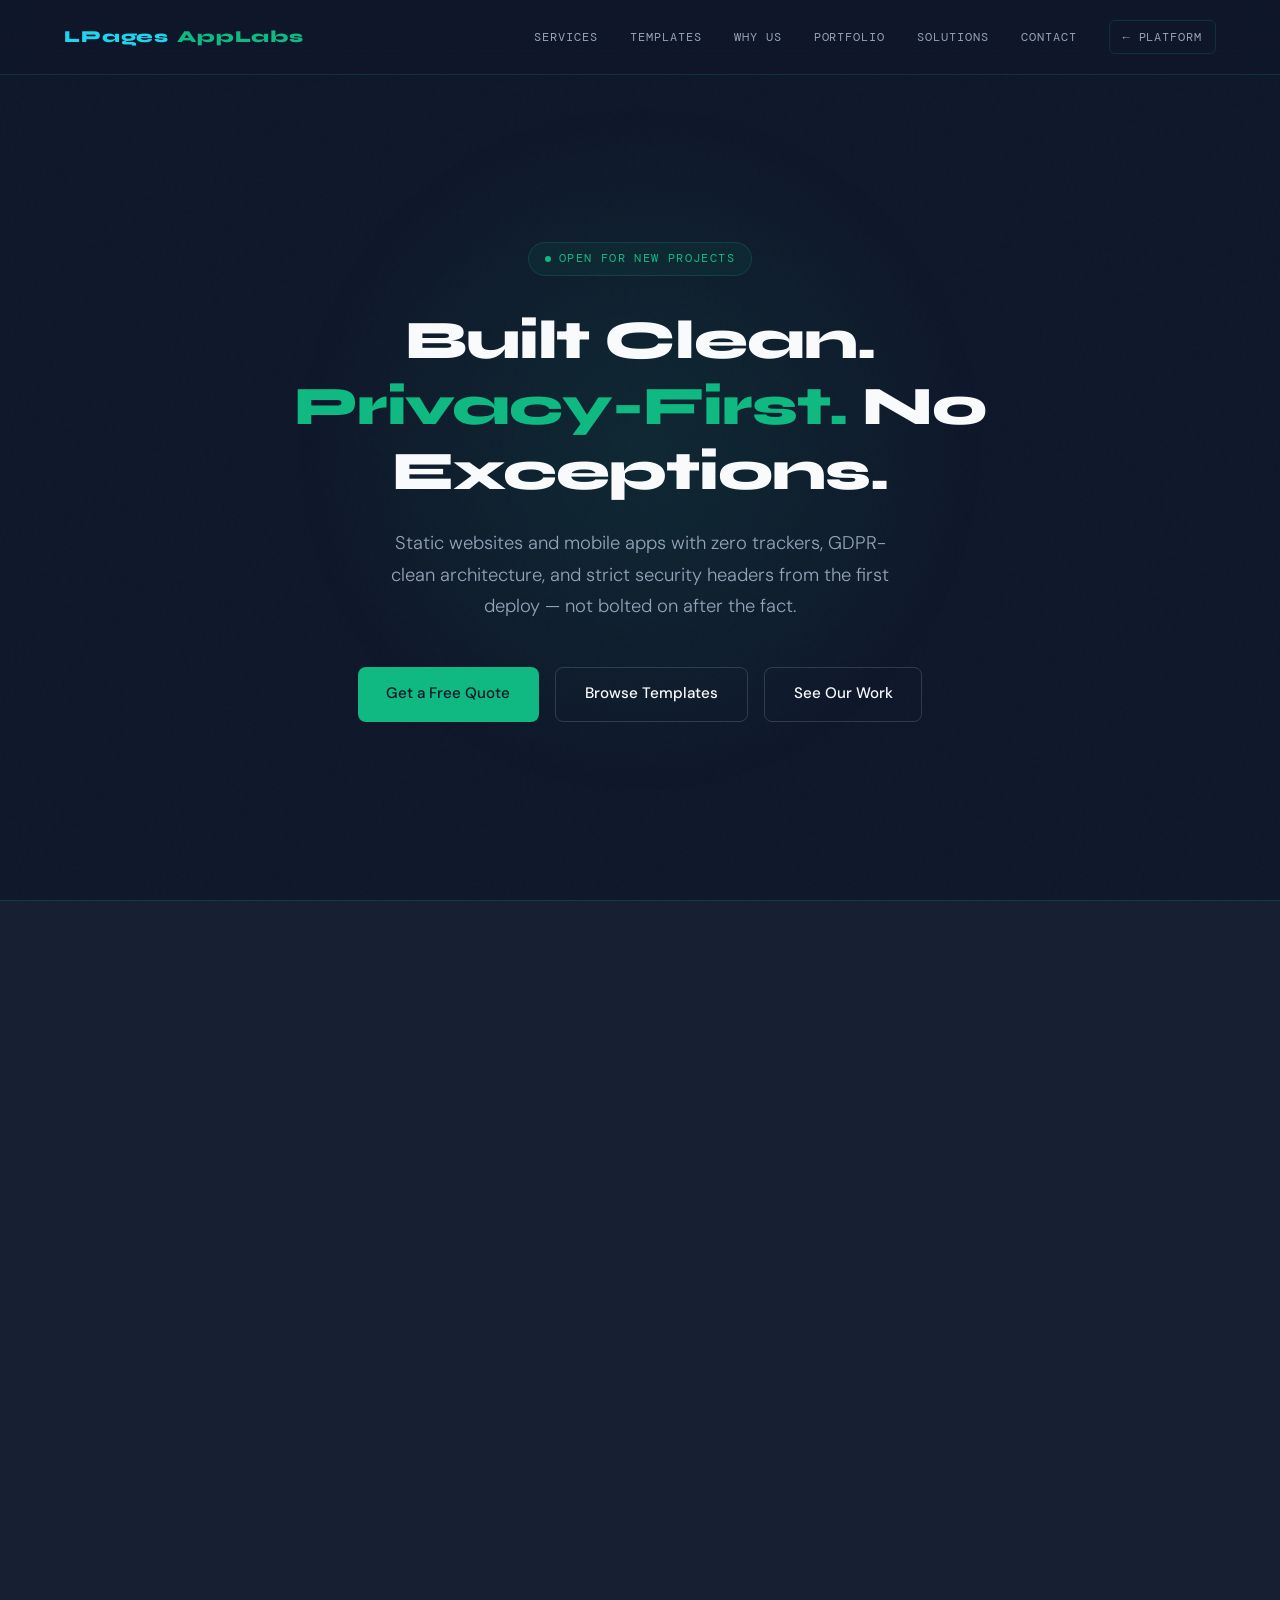
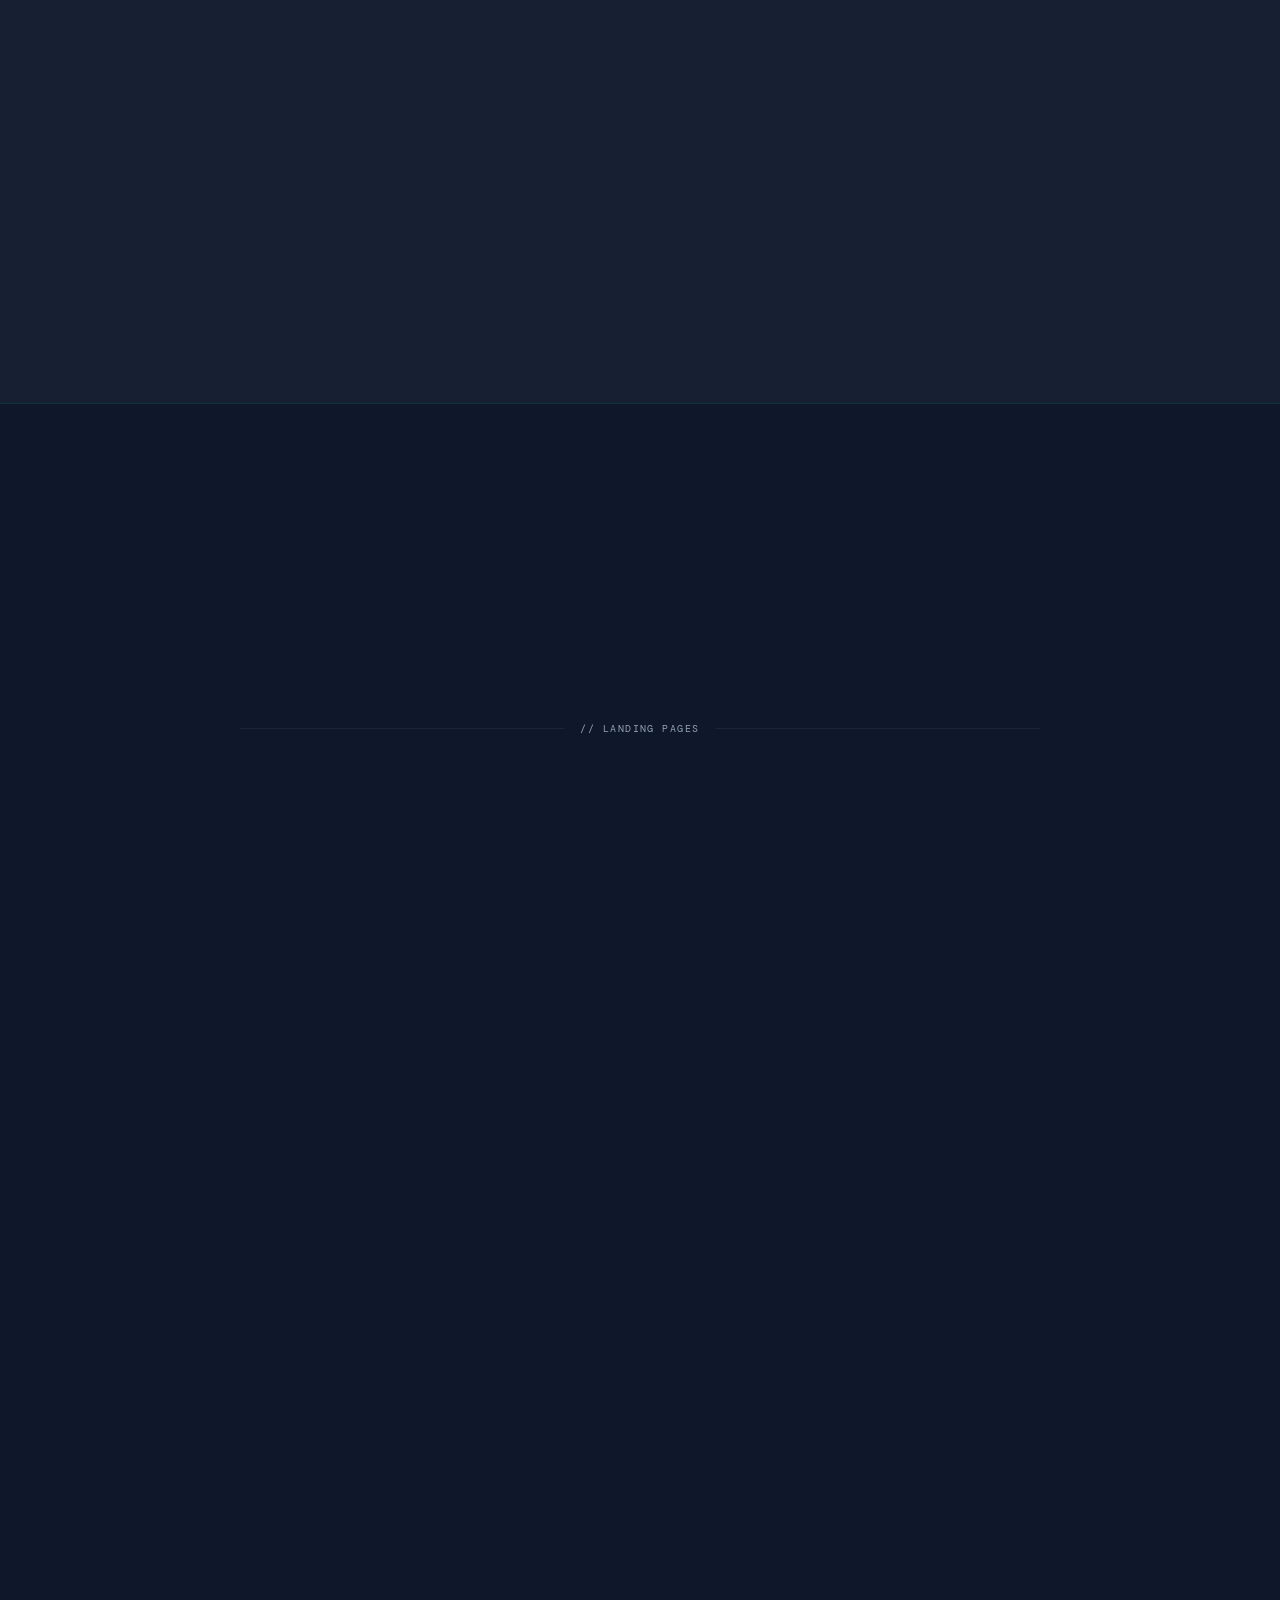
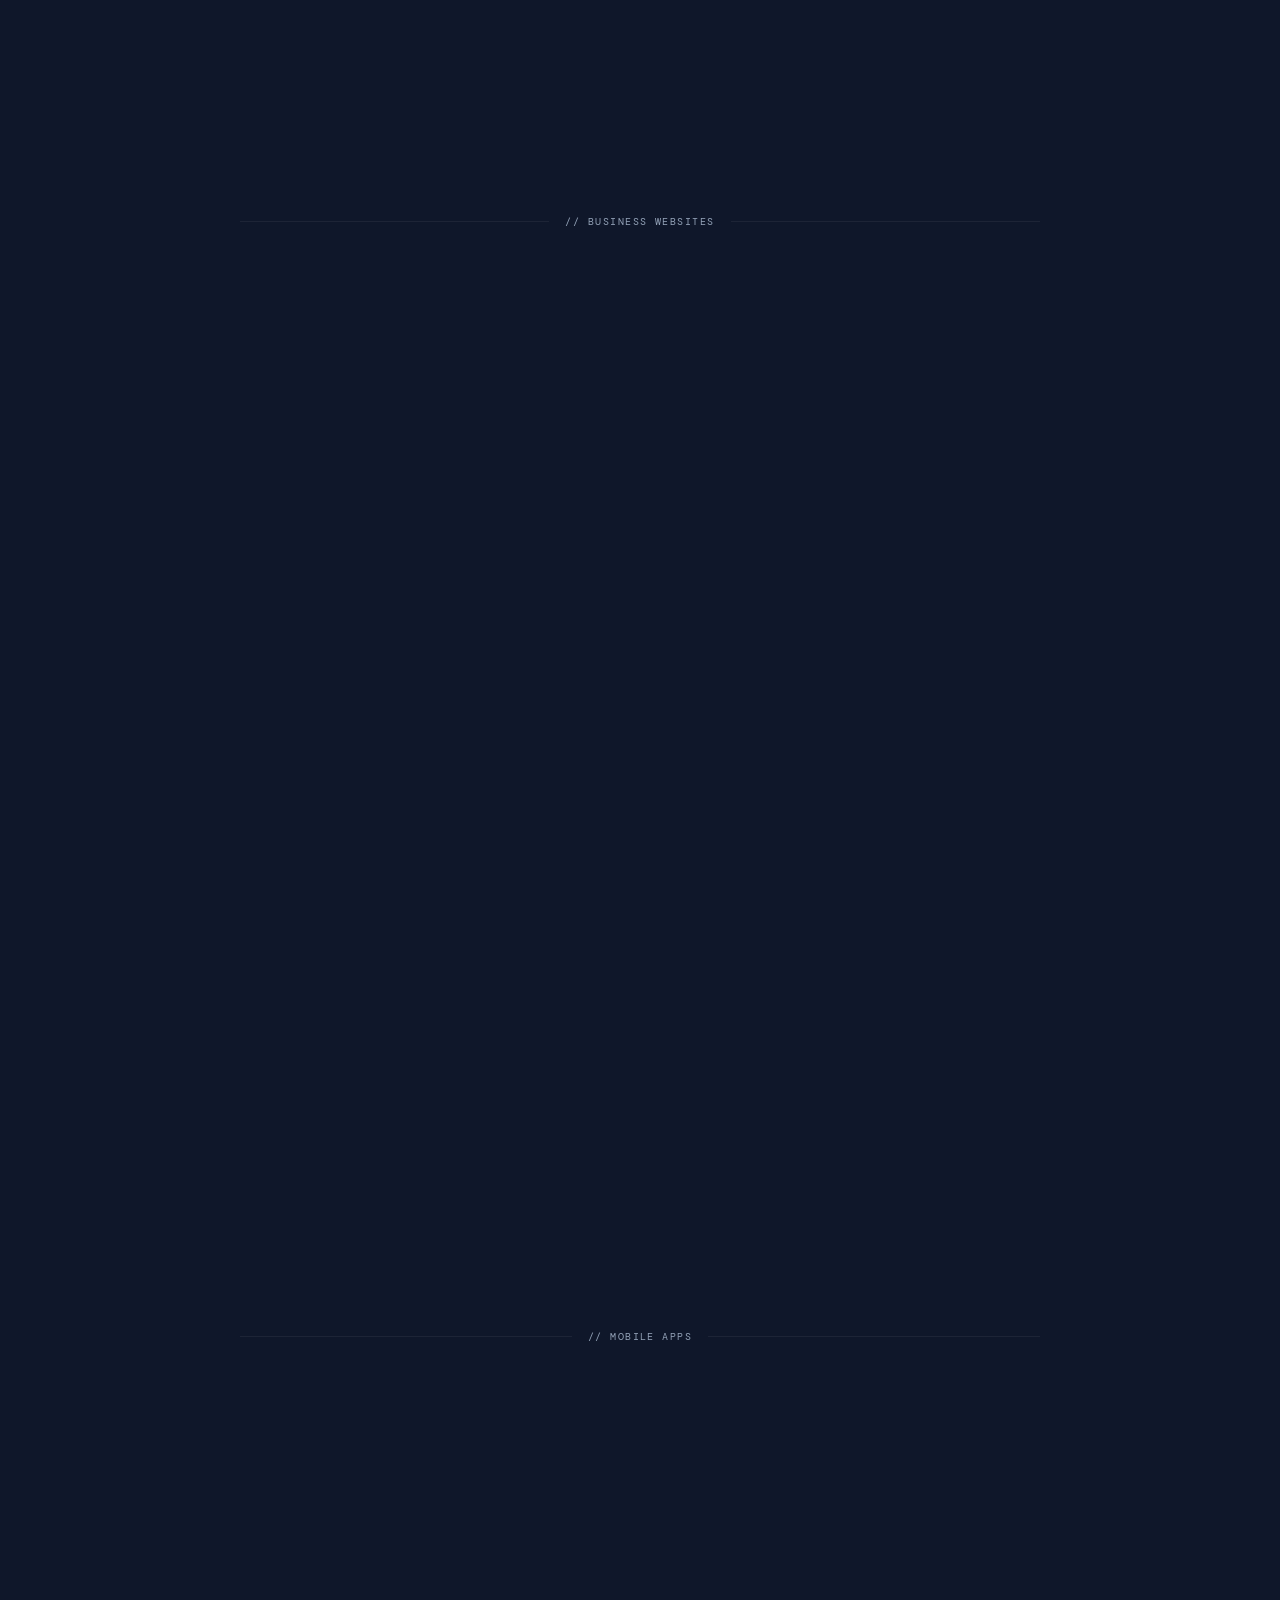
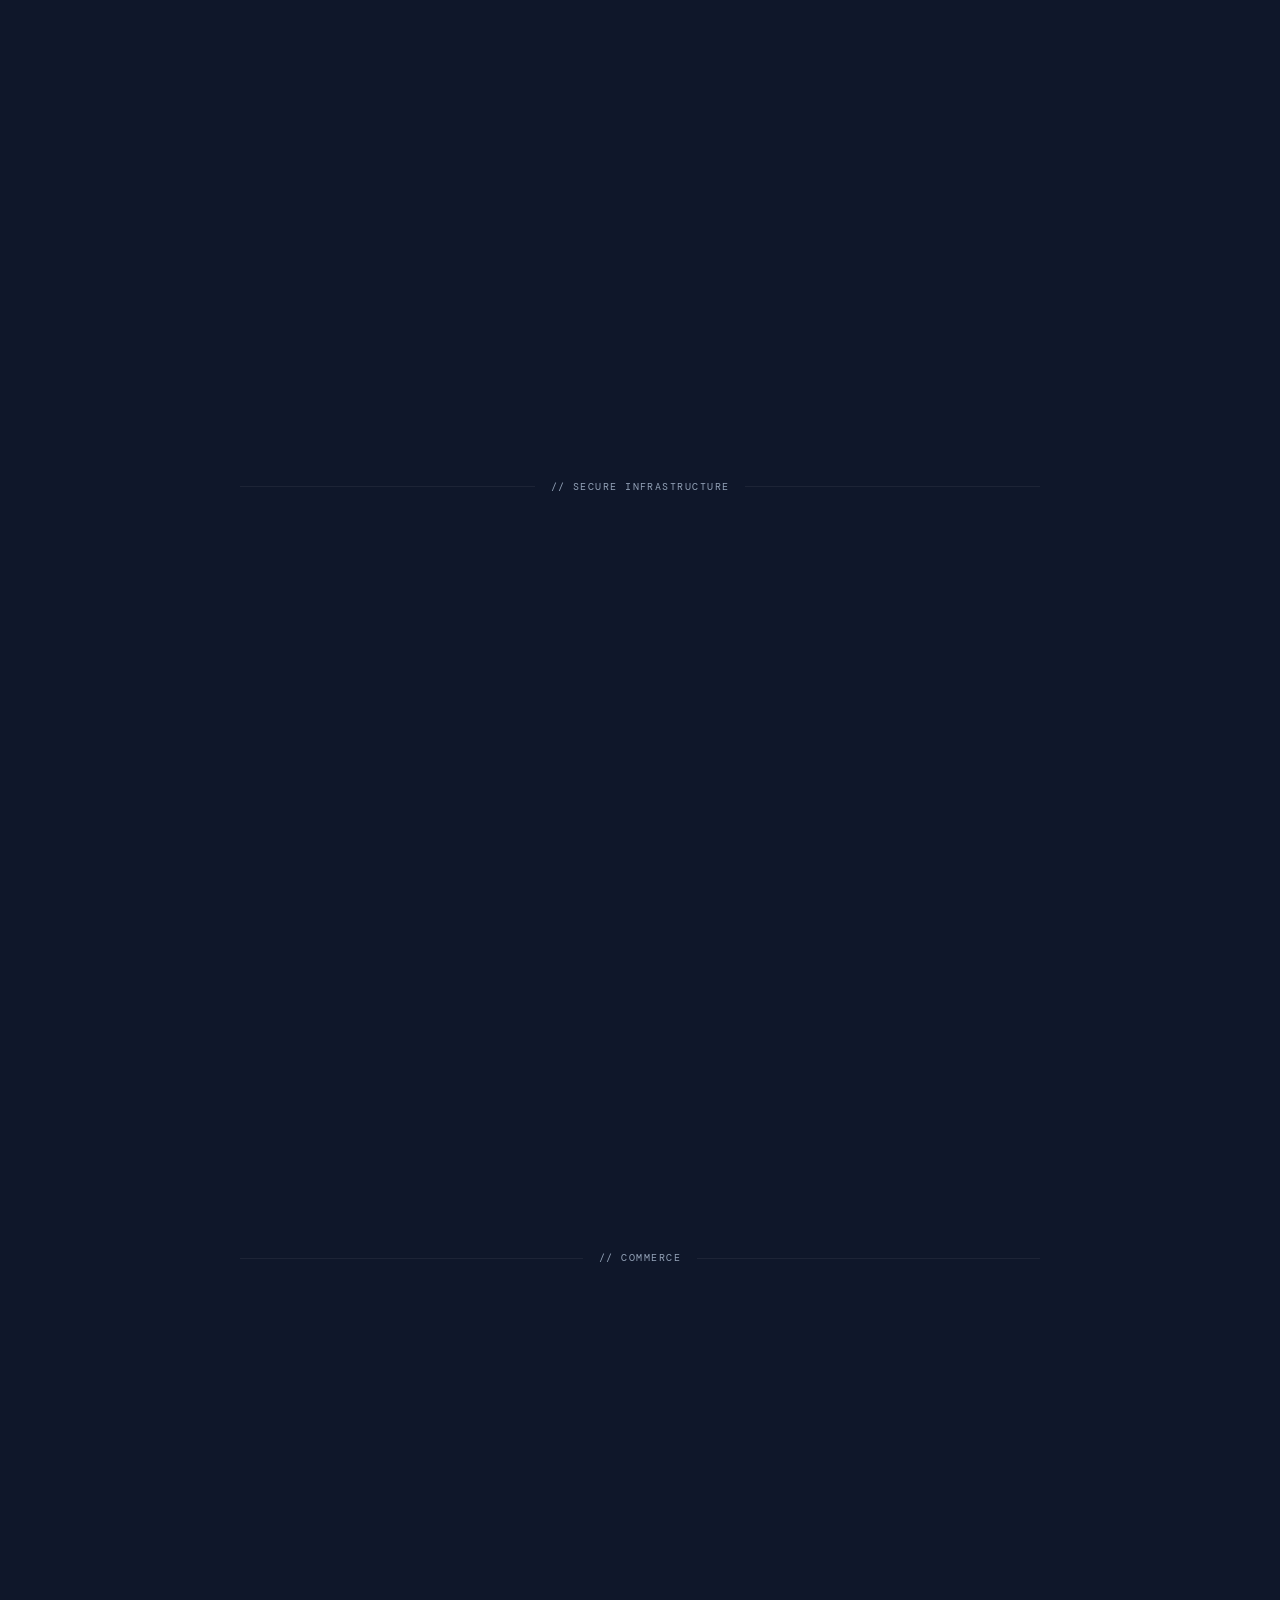
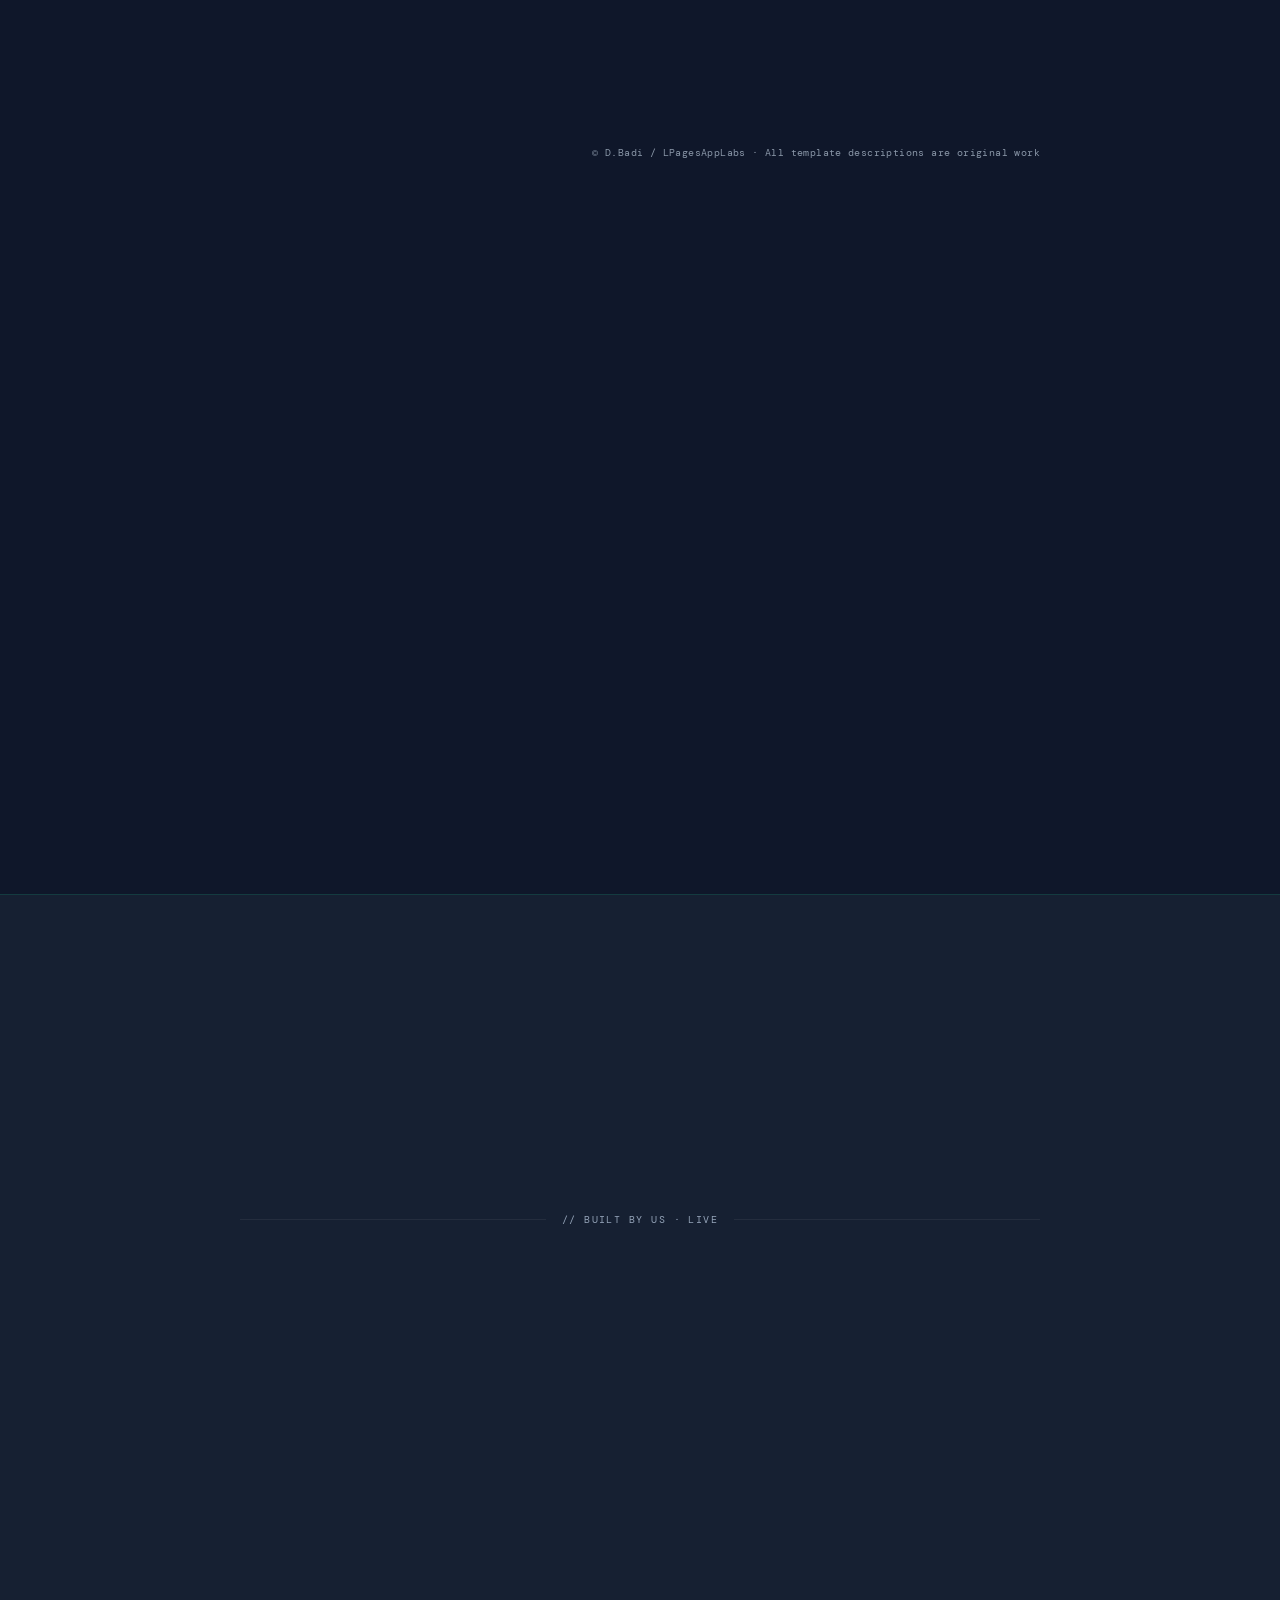
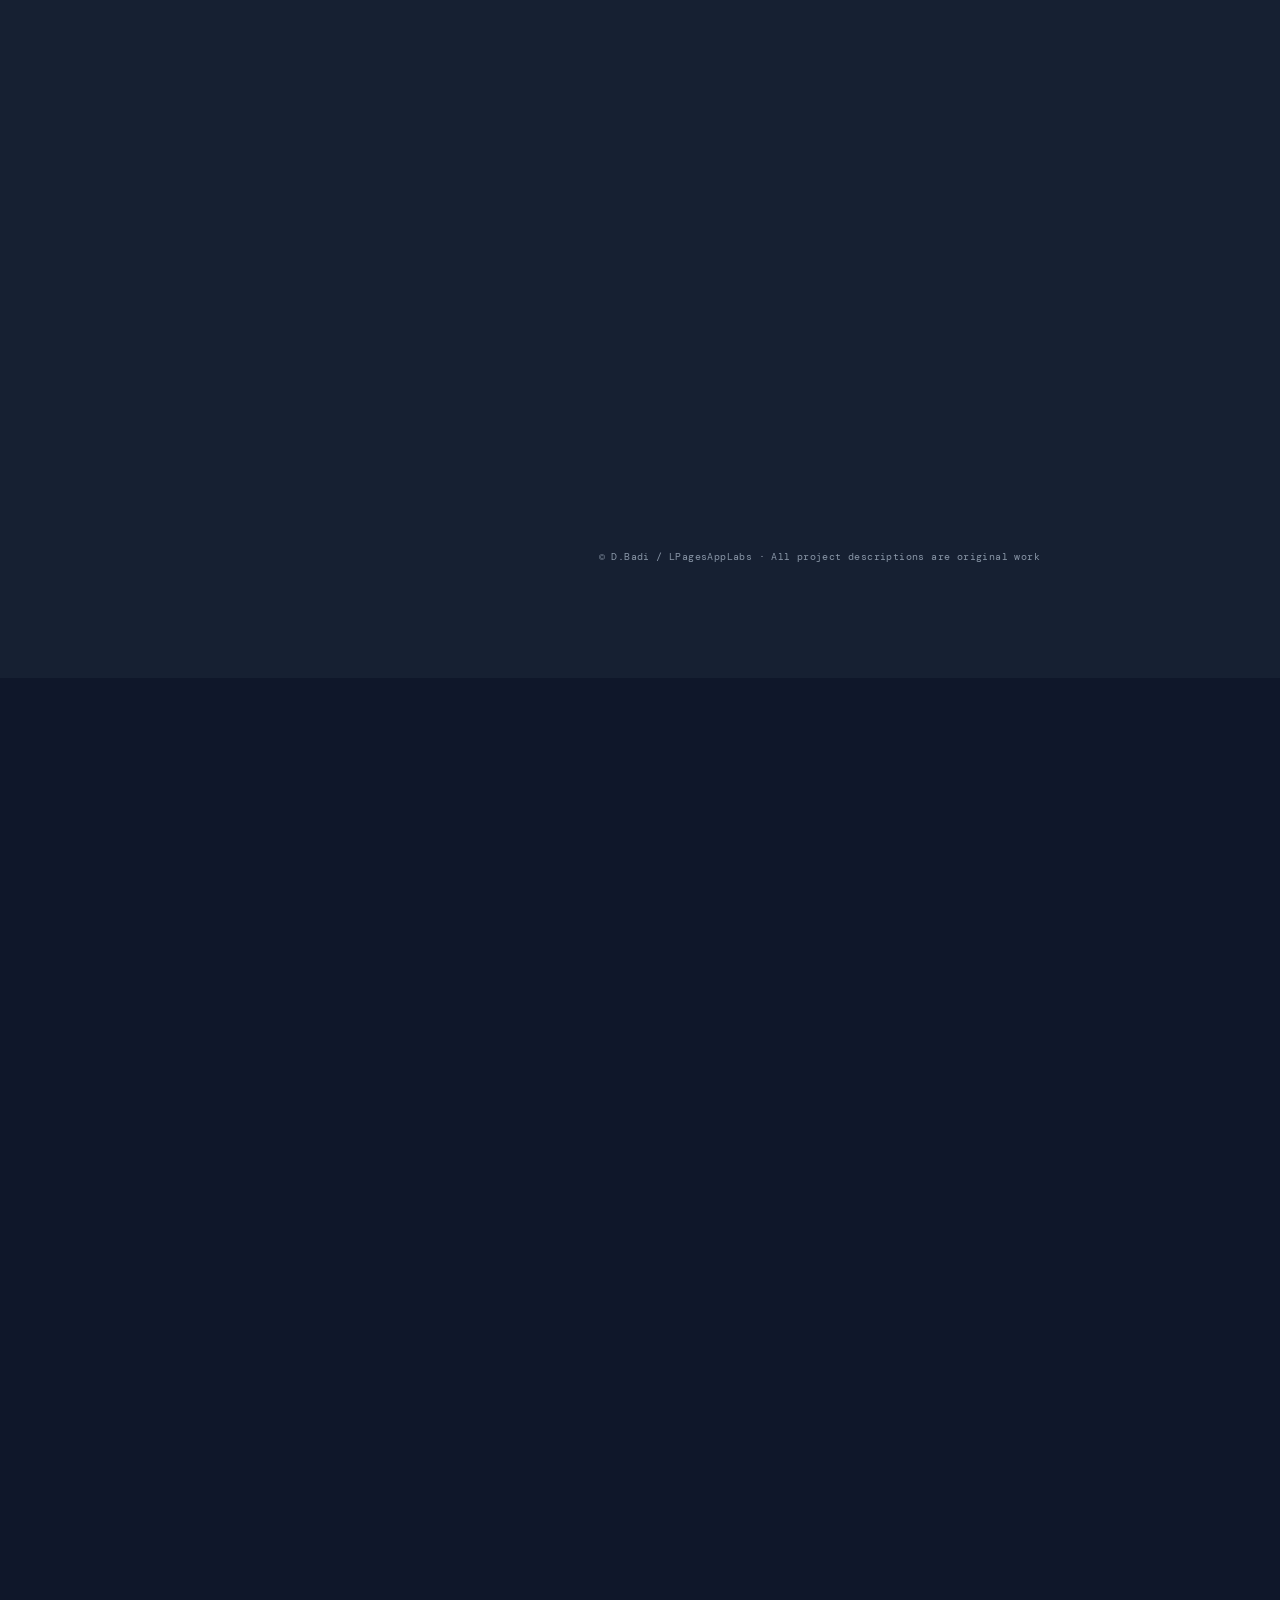
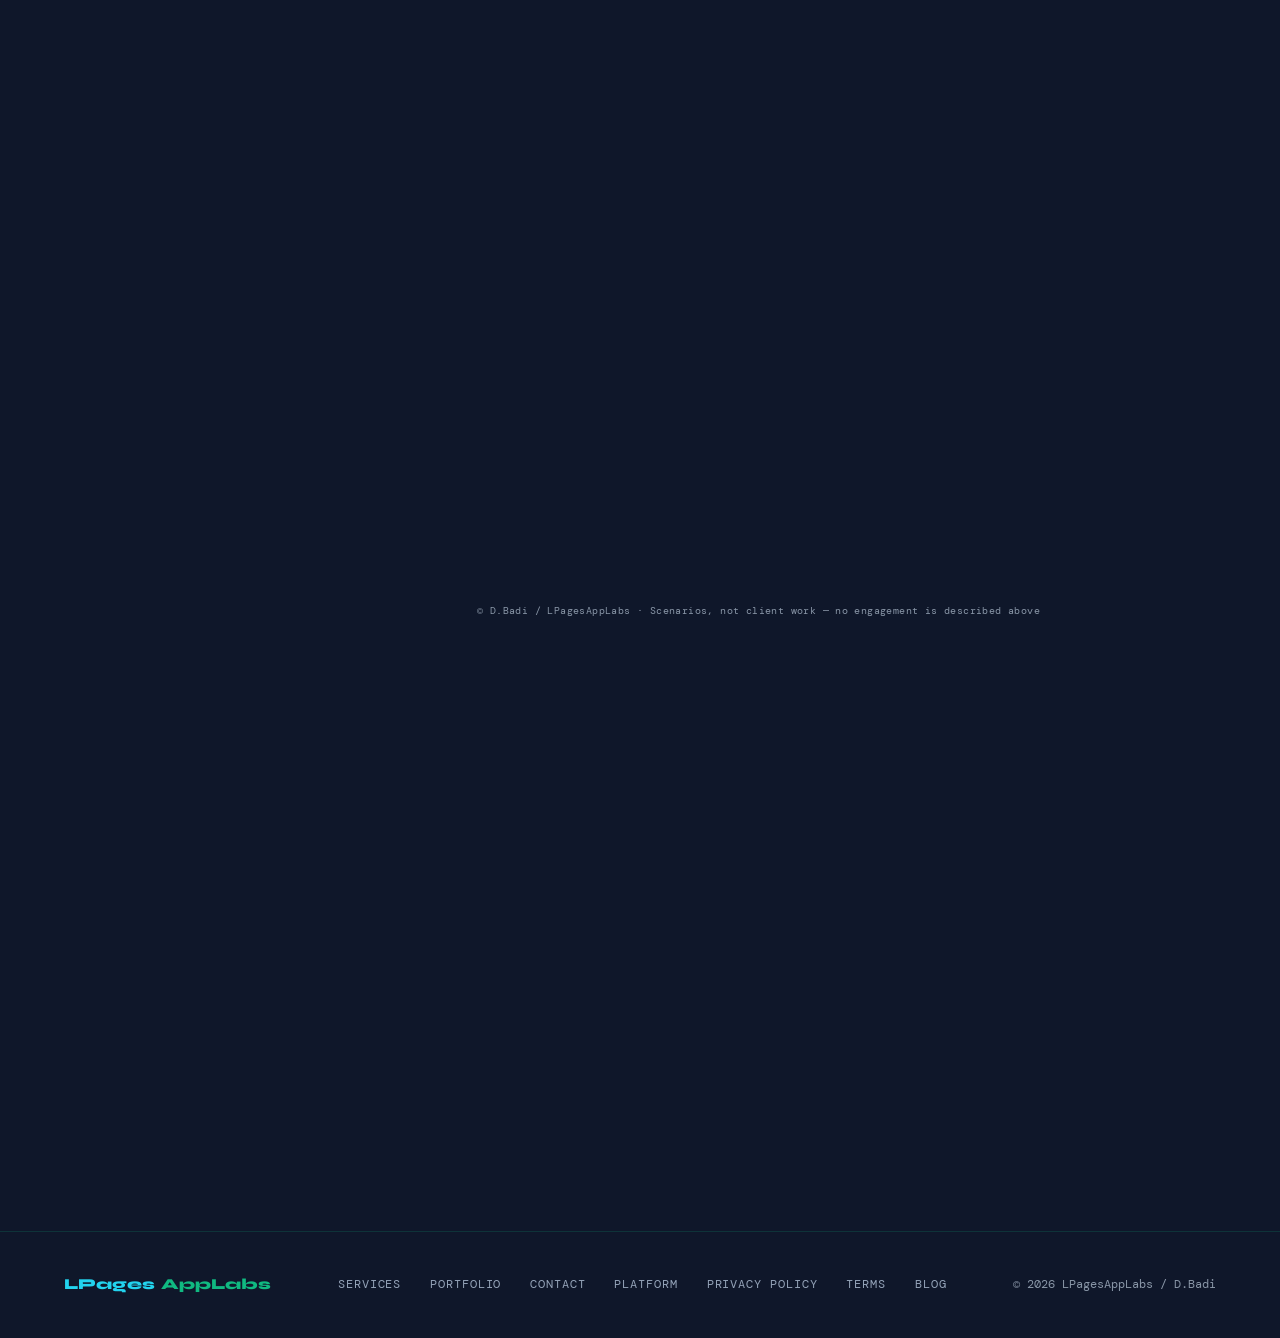
==== commit b94cedee: "Remove the last third-party origin, and stop JS failure blanking the page Fonts are now served from " ====
--- a/index.html
+++ b/index.html
@@ -44,8 +44,10 @@
     }
   }
   </script>
-  <link rel="preconnect" href="https://fonts.bunny.net" crossorigin>
-  <link href="https://fonts.bunny.net/css2?family=Syne:wght@700;800&family=DM+Mono:wght@400&family=DM+Sans:wght@300;400;500&display=swap" rel="stylesheet">
+  <script src="main.js"></script>
+  <link rel="stylesheet" href="fonts.css">
+  <link rel="preload" href="fonts/syne-latin-800-normal.woff2" as="font" type="font/woff2" crossorigin>
+  <link rel="preload" href="fonts/dm-sans-latin-400-normal.woff2" as="font" type="font/woff2" crossorigin>
   <link rel="stylesheet" href="styles.css">
 </head>
 <body>
@@ -546,6 +548,5 @@
   <div class="footer-copy">© 2026 LPagesAppLabs / D.Badi</div>
 </footer>
 
-<script src="main.js" defer></script>
 </body>
 </html>
--- a/fonts.css
+++ b/fonts.css
@@ -0,0 +1,219 @@
+/* Self-hosted webfonts. Previously loaded from fonts.bunny.net, which sat in both
+   style-src and font-src on all nine origins with no SRI possible, because the
+   CSS URL is generated. Serving them from our own origin removes the last
+   third-party origin on the platform and lets the CSP drop to 'self'.
+   Greek subsets omitted; latin and latin-ext cover English and Romanian. */
+
+/* latin */
+@font-face {
+  font-family: 'Syne';
+  font-style: normal;
+  font-weight: 400;
+  font-stretch: 100%;
+  font-display: swap;
+  src: url(fonts/syne-latin-400-normal.woff2) format('woff2'); 
+  unicode-range: U+0000-00FF,U+0131,U+0152-0153,U+02BB-02BC,U+02C6,U+02DA,U+02DC,U+0304,U+0308,U+0329,U+2000-206F,U+20AC,U+2122,U+2191,U+2193,U+2212,U+2215,U+FEFF,U+FFFD;
+}
+
+/* latin-ext */
+@font-face {
+  font-family: 'Syne';
+  font-style: normal;
+  font-weight: 400;
+  font-stretch: 100%;
+  font-display: swap;
+  src: url(fonts/syne-latin-ext-400-normal.woff2) format('woff2'); 
+  unicode-range: U+0100-02BA,U+02BD-02C5,U+02C7-02CC,U+02CE-02D7,U+02DD-02FF,U+0304,U+0308,U+0329,U+1D00-1DBF,U+1E00-1E9F,U+1EF2-1EFF,U+2020,U+20A0-20AB,U+20AD-20C0,U+2113,U+2C60-2C7F,U+A720-A7FF;
+}
+
+/* latin */
+@font-face {
+  font-family: 'Syne';
+  font-style: normal;
+  font-weight: 600;
+  font-stretch: 100%;
+  font-display: swap;
+  src: url(fonts/syne-latin-600-normal.woff2) format('woff2'); 
+  unicode-range: U+0000-00FF,U+0131,U+0152-0153,U+02BB-02BC,U+02C6,U+02DA,U+02DC,U+0304,U+0308,U+0329,U+2000-206F,U+20AC,U+2122,U+2191,U+2193,U+2212,U+2215,U+FEFF,U+FFFD;
+}
+
+/* latin-ext */
+@font-face {
+  font-family: 'Syne';
+  font-style: normal;
+  font-weight: 600;
+  font-stretch: 100%;
+  font-display: swap;
+  src: url(fonts/syne-latin-ext-600-normal.woff2) format('woff2'); 
+  unicode-range: U+0100-02BA,U+02BD-02C5,U+02C7-02CC,U+02CE-02D7,U+02DD-02FF,U+0304,U+0308,U+0329,U+1D00-1DBF,U+1E00-1E9F,U+1EF2-1EFF,U+2020,U+20A0-20AB,U+20AD-20C0,U+2113,U+2C60-2C7F,U+A720-A7FF;
+}
+
+/* latin */
+@font-face {
+  font-family: 'Syne';
+  font-style: normal;
+  font-weight: 700;
+  font-stretch: 100%;
+  font-display: swap;
+  src: url(fonts/syne-latin-700-normal.woff2) format('woff2'); 
+  unicode-range: U+0000-00FF,U+0131,U+0152-0153,U+02BB-02BC,U+02C6,U+02DA,U+02DC,U+0304,U+0308,U+0329,U+2000-206F,U+20AC,U+2122,U+2191,U+2193,U+2212,U+2215,U+FEFF,U+FFFD;
+}
+
+/* latin-ext */
+@font-face {
+  font-family: 'Syne';
+  font-style: normal;
+  font-weight: 700;
+  font-stretch: 100%;
+  font-display: swap;
+  src: url(fonts/syne-latin-ext-700-normal.woff2) format('woff2'); 
+  unicode-range: U+0100-02BA,U+02BD-02C5,U+02C7-02CC,U+02CE-02D7,U+02DD-02FF,U+0304,U+0308,U+0329,U+1D00-1DBF,U+1E00-1E9F,U+1EF2-1EFF,U+2020,U+20A0-20AB,U+20AD-20C0,U+2113,U+2C60-2C7F,U+A720-A7FF;
+}
+
+/* latin */
+@font-face {
+  font-family: 'Syne';
+  font-style: normal;
+  font-weight: 800;
+  font-stretch: 100%;
+  font-display: swap;
+  src: url(fonts/syne-latin-800-normal.woff2) format('woff2'); 
+  unicode-range: U+0000-00FF,U+0131,U+0152-0153,U+02BB-02BC,U+02C6,U+02DA,U+02DC,U+0304,U+0308,U+0329,U+2000-206F,U+20AC,U+2122,U+2191,U+2193,U+2212,U+2215,U+FEFF,U+FFFD;
+}
+
+/* latin-ext */
+@font-face {
+  font-family: 'Syne';
+  font-style: normal;
+  font-weight: 800;
+  font-stretch: 100%;
+  font-display: swap;
+  src: url(fonts/syne-latin-ext-800-normal.woff2) format('woff2'); 
+  unicode-range: U+0100-02BA,U+02BD-02C5,U+02C7-02CC,U+02CE-02D7,U+02DD-02FF,U+0304,U+0308,U+0329,U+1D00-1DBF,U+1E00-1E9F,U+1EF2-1EFF,U+2020,U+20A0-20AB,U+20AD-20C0,U+2113,U+2C60-2C7F,U+A720-A7FF;
+}
+
+/* latin */
+@font-face {
+  font-family: 'DM Mono';
+  font-style: normal;
+  font-weight: 300;
+  font-display: swap;
+  src: url(fonts/dm-mono-latin-300-normal.woff2) format('woff2'); 
+  unicode-range: U+0000-00FF,U+0131,U+0152-0153,U+02BB-02BC,U+02C6,U+02DA,U+02DC,U+0304,U+0308,U+0329,U+2000-206F,U+20AC,U+2122,U+2191,U+2193,U+2212,U+2215,U+FEFF,U+FFFD;
+}
+
+/* latin-ext */
+@font-face {
+  font-family: 'DM Mono';
+  font-style: normal;
+  font-weight: 300;
+  font-display: swap;
+  src: url(fonts/dm-mono-latin-ext-300-normal.woff2) format('woff2'); 
+  unicode-range: U+0100-02BA,U+02BD-02C5,U+02C7-02CC,U+02CE-02D7,U+02DD-02FF,U+0304,U+0308,U+0329,U+1D00-1DBF,U+1E00-1E9F,U+1EF2-1EFF,U+2020,U+20A0-20AB,U+20AD-20C0,U+2113,U+2C60-2C7F,U+A720-A7FF;
+}
+
+/* latin */
+@font-face {
+  font-family: 'DM Mono';
+  font-style: normal;
+  font-weight: 400;
+  font-display: swap;
+  src: url(fonts/dm-mono-latin-400-normal.woff2) format('woff2'); 
+  unicode-range: U+0000-00FF,U+0131,U+0152-0153,U+02BB-02BC,U+02C6,U+02DA,U+02DC,U+0304,U+0308,U+0329,U+2000-206F,U+20AC,U+2122,U+2191,U+2193,U+2212,U+2215,U+FEFF,U+FFFD;
+}
+
+/* latin-ext */
+@font-face {
+  font-family: 'DM Mono';
+  font-style: normal;
+  font-weight: 400;
+  font-display: swap;
+  src: url(fonts/dm-mono-latin-ext-400-normal.woff2) format('woff2'); 
+  unicode-range: U+0100-02BA,U+02BD-02C5,U+02C7-02CC,U+02CE-02D7,U+02DD-02FF,U+0304,U+0308,U+0329,U+1D00-1DBF,U+1E00-1E9F,U+1EF2-1EFF,U+2020,U+20A0-20AB,U+20AD-20C0,U+2113,U+2C60-2C7F,U+A720-A7FF;
+}
+
+/* latin */
+@font-face {
+  font-family: 'DM Mono';
+  font-style: normal;
+  font-weight: 500;
+  font-display: swap;
+  src: url(fonts/dm-mono-latin-500-normal.woff2) format('woff2'); 
+  unicode-range: U+0000-00FF,U+0131,U+0152-0153,U+02BB-02BC,U+02C6,U+02DA,U+02DC,U+0304,U+0308,U+0329,U+2000-206F,U+20AC,U+2122,U+2191,U+2193,U+2212,U+2215,U+FEFF,U+FFFD;
+}
+
+/* latin-ext */
+@font-face {
+  font-family: 'DM Mono';
+  font-style: normal;
+  font-weight: 500;
+  font-display: swap;
+  src: url(fonts/dm-mono-latin-ext-500-normal.woff2) format('woff2'); 
+  unicode-range: U+0100-02BA,U+02BD-02C5,U+02C7-02CC,U+02CE-02D7,U+02DD-02FF,U+0304,U+0308,U+0329,U+1D00-1DBF,U+1E00-1E9F,U+1EF2-1EFF,U+2020,U+20A0-20AB,U+20AD-20C0,U+2113,U+2C60-2C7F,U+A720-A7FF;
+}
+
+/* latin */
+@font-face {
+  font-family: 'DM Sans';
+  font-style: normal;
+  font-weight: 300;
+  font-stretch: 100%;
+  font-display: swap;
+  src: url(fonts/dm-sans-latin-300-normal.woff2) format('woff2'); 
+  unicode-range: U+0000-00FF,U+0131,U+0152-0153,U+02BB-02BC,U+02C6,U+02DA,U+02DC,U+0304,U+0308,U+0329,U+2000-206F,U+20AC,U+2122,U+2191,U+2193,U+2212,U+2215,U+FEFF,U+FFFD;
+}
+
+/* latin-ext */
+@font-face {
+  font-family: 'DM Sans';
+  font-style: normal;
+  font-weight: 300;
+  font-stretch: 100%;
+  font-display: swap;
+  src: url(fonts/dm-sans-latin-ext-300-normal.woff2) format('woff2'); 
+  unicode-range: U+0100-02BA,U+02BD-02C5,U+02C7-02CC,U+02CE-02D7,U+02DD-02FF,U+0304,U+0308,U+0329,U+1D00-1DBF,U+1E00-1E9F,U+1EF2-1EFF,U+2020,U+20A0-20AB,U+20AD-20C0,U+2113,U+2C60-2C7F,U+A720-A7FF;
+}
+
+/* latin */
+@font-face {
+  font-family: 'DM Sans';
+  font-style: normal;
+  font-weight: 400;
+  font-stretch: 100%;
+  font-display: swap;
+  src: url(fonts/dm-sans-latin-400-normal.woff2) format('woff2'); 
+  unicode-range: U+0000-00FF,U+0131,U+0152-0153,U+02BB-02BC,U+02C6,U+02DA,U+02DC,U+0304,U+0308,U+0329,U+2000-206F,U+20AC,U+2122,U+2191,U+2193,U+2212,U+2215,U+FEFF,U+FFFD;
+}
+
+/* latin-ext */
+@font-face {
+  font-family: 'DM Sans';
+  font-style: normal;
+  font-weight: 400;
+  font-stretch: 100%;
+  font-display: swap;
+  src: url(fonts/dm-sans-latin-ext-400-normal.woff2) format('woff2'); 
+  unicode-range: U+0100-02BA,U+02BD-02C5,U+02C7-02CC,U+02CE-02D7,U+02DD-02FF,U+0304,U+0308,U+0329,U+1D00-1DBF,U+1E00-1E9F,U+1EF2-1EFF,U+2020,U+20A0-20AB,U+20AD-20C0,U+2113,U+2C60-2C7F,U+A720-A7FF;
+}
+
+/* latin */
+@font-face {
+  font-family: 'DM Sans';
+  font-style: normal;
+  font-weight: 500;
+  font-stretch: 100%;
+  font-display: swap;
+  src: url(fonts/dm-sans-latin-500-normal.woff2) format('woff2'); 
+  unicode-range: U+0000-00FF,U+0131,U+0152-0153,U+02BB-02BC,U+02C6,U+02DA,U+02DC,U+0304,U+0308,U+0329,U+2000-206F,U+20AC,U+2122,U+2191,U+2193,U+2212,U+2215,U+FEFF,U+FFFD;
+}
+
+/* latin-ext */
+@font-face {
+  font-family: 'DM Sans';
+  font-style: normal;
+  font-weight: 500;
+  font-stretch: 100%;
+  font-display: swap;
+  src: url(fonts/dm-sans-latin-ext-500-normal.woff2) format('woff2'); 
+  unicode-range: U+0100-02BA,U+02BD-02C5,U+02C7-02CC,U+02CE-02D7,U+02DD-02FF,U+0304,U+0308,U+0329,U+1D00-1DBF,U+1E00-1E9F,U+1EF2-1EFF,U+2020,U+20A0-20AB,U+20AD-20C0,U+2113,U+2C60-2C7F,U+A720-A7FF;
+}
--- a/styles.css
+++ b/styles.css
@@ -383,13 +383,13 @@
     .footer-copy { font-family: 'DM Mono', monospace; font-size: 0.72rem; color: var(--muted-dim); }
 
     /* SCROLL REVEAL */
-    .reveal { opacity: 0; transform: translateY(20px); transition: opacity 0.7s ease, transform 0.7s ease; }
-    .reveal.visible { opacity: 1; transform: none; }
+    .js .reveal { opacity: 0; transform: translateY(20px); transition: opacity 0.7s ease, transform 0.7s ease; }
+    .js .reveal.visible { opacity: 1; transform: none; }
 
     @media (prefers-reduced-motion: reduce) {
       *, *::before, *::after { animation-duration: 0.01ms !important; animation-iteration-count: 1 !important; transition-duration: 0.01ms !important; }
       html { scroll-behavior: auto; }
-      .reveal { opacity: 1; transform: none; }
+      .js .reveal { opacity: 1; transform: none; }
     }
 
     @media (max-width: 768px) {
@@ -461,3 +461,19 @@
 .nav-links a, .footer-links a, .nav-mobile a, .nav-right a {
   display: inline-flex; align-items: center; min-height: 24px;
 }
+
+/* 404 page. No inline style attributes anywhere — style-src is 'self' with no
+   unsafe-inline, so an inline style would simply not apply and the page would
+   render bare. The strict CSP is only real because nothing depends on inline. */
+.nf-wrap {
+  min-height: 70vh; display: flex; flex-direction: column;
+  align-items: center; justify-content: center; text-align: center;
+  padding: 8rem 5% 4rem; gap: 1rem;
+}
+.nf-code {
+  font-family: 'DM Mono', monospace; font-size: .72rem; letter-spacing: .14em;
+  text-transform: uppercase; color: var(--muted);
+}
+.nf-title { font-family: 'Syne', sans-serif; font-weight: 800; font-size: clamp(2rem, 5vw, 3rem); }
+.nf-body { color: var(--muted); max-width: 46ch; line-height: 1.7; }
+.nf-back { color: var(--white); }
